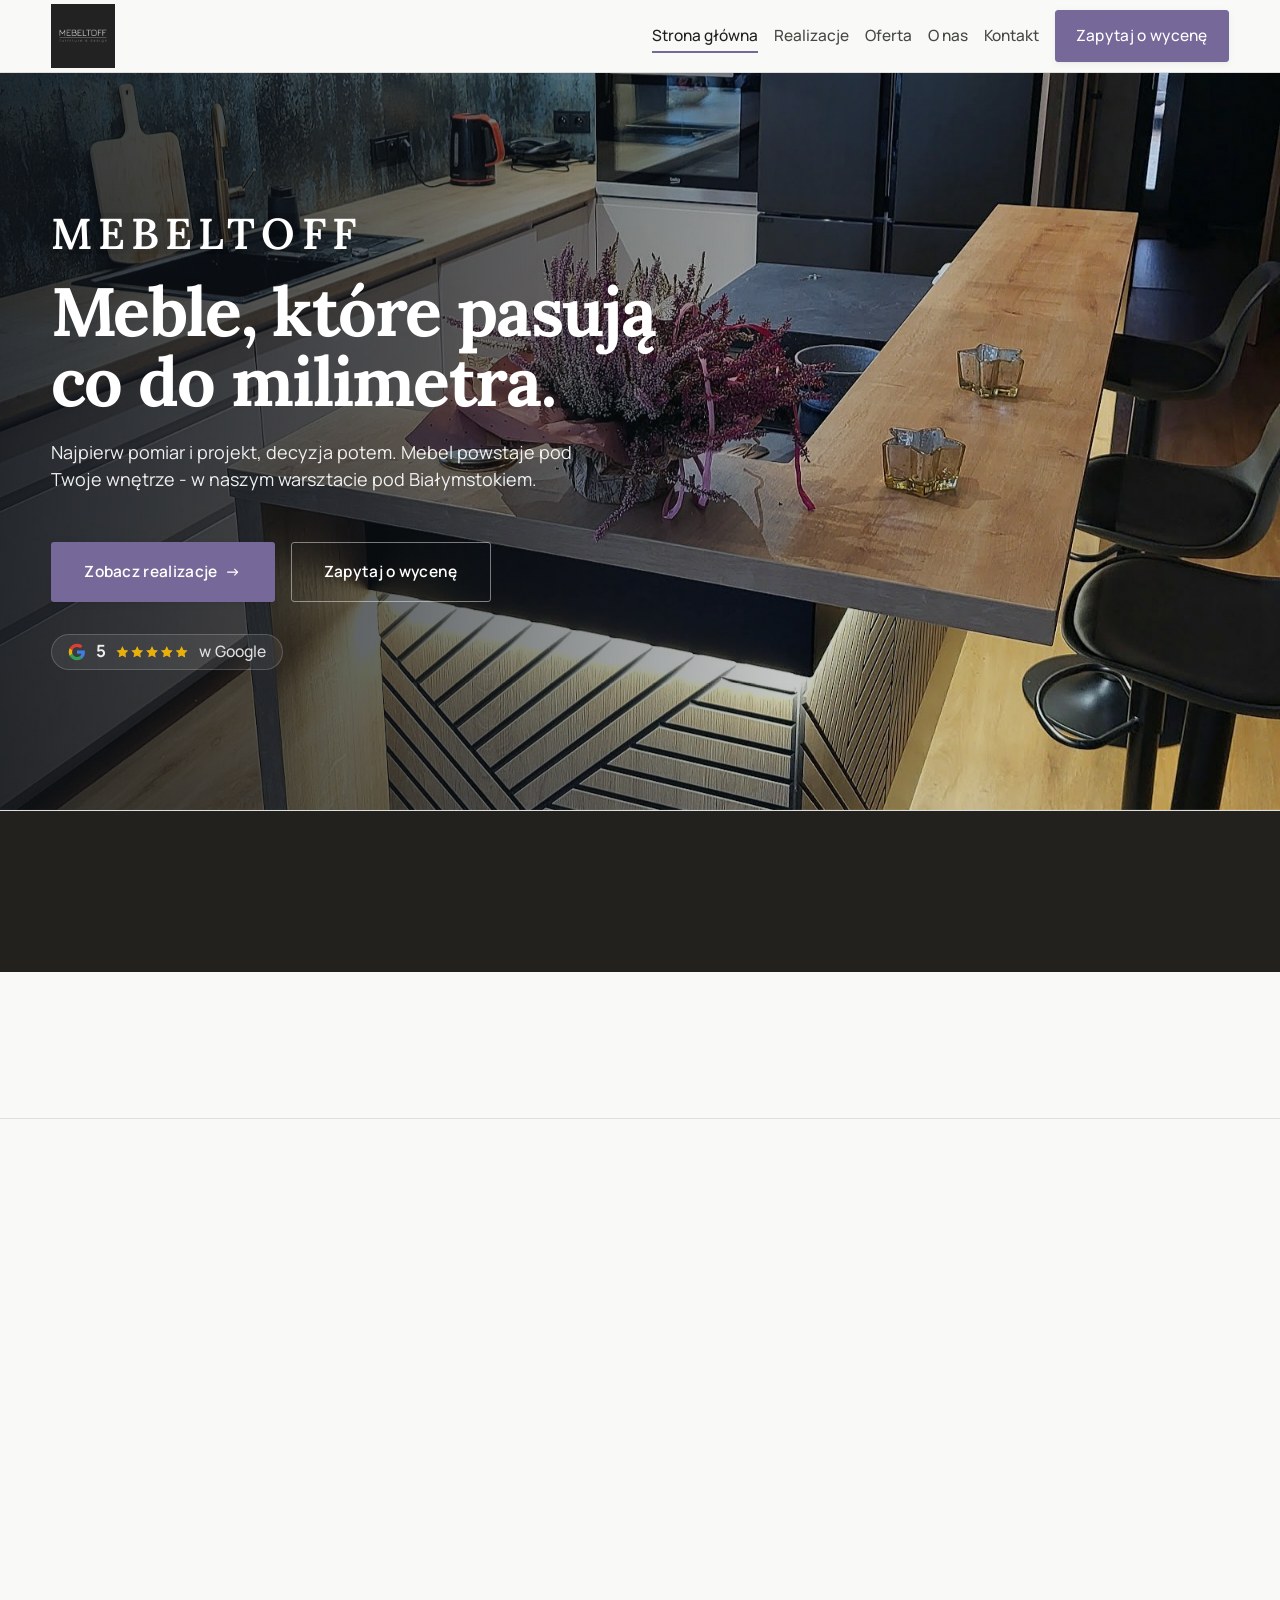
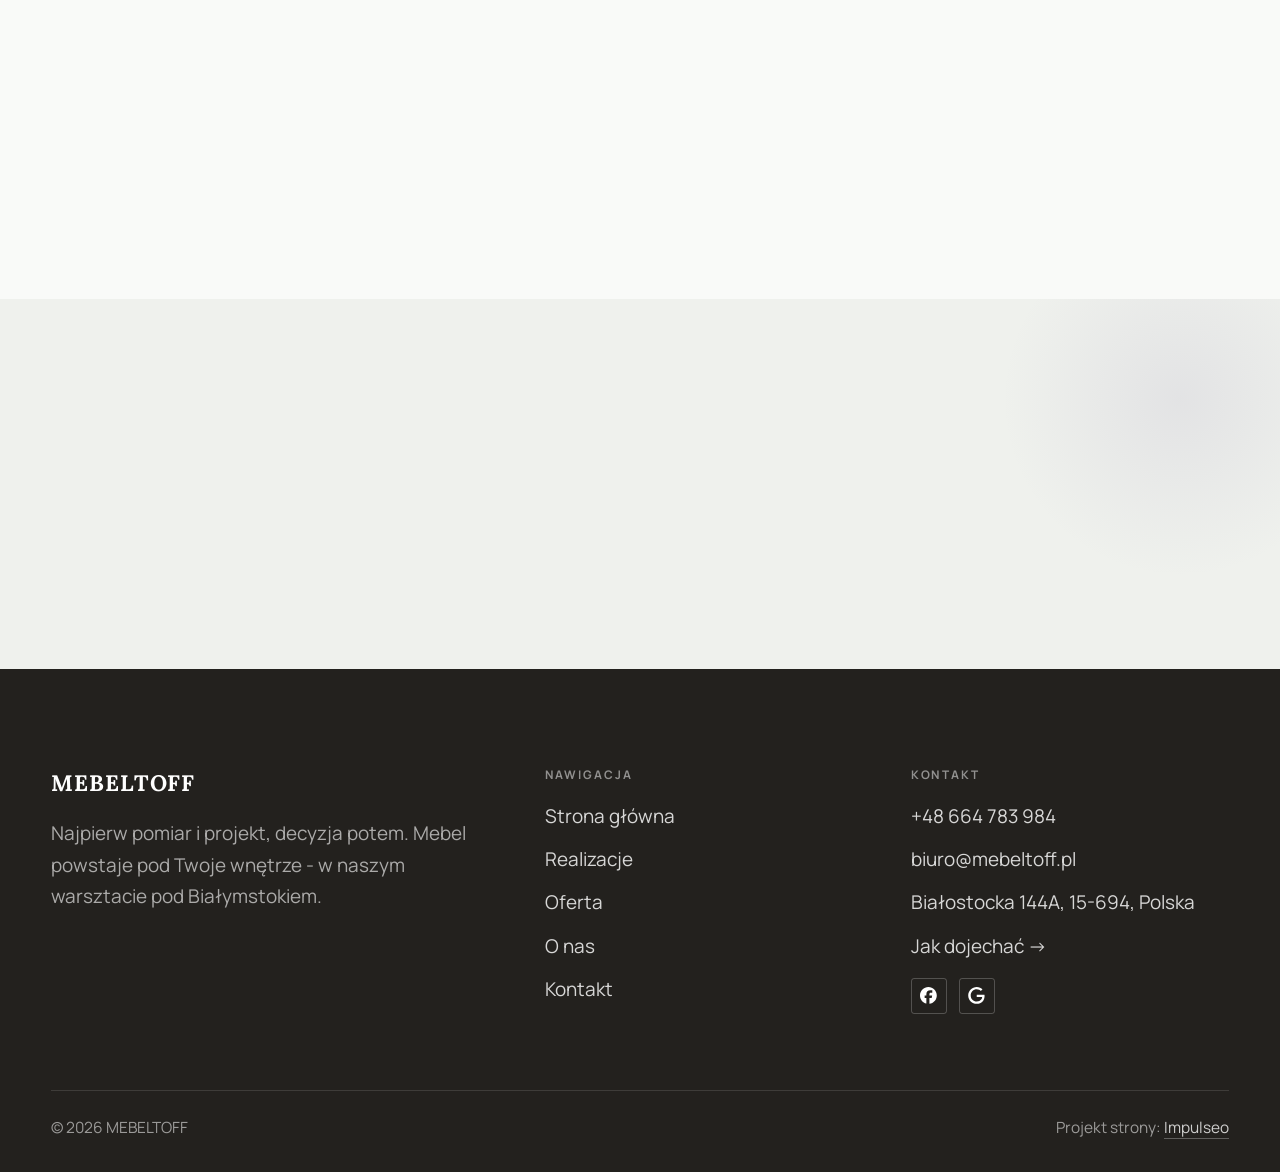
==== index.html @ 390c5286 "Strona demo: mebeltoff" ====
<!DOCTYPE html>
<html lang="pl">
<head>
<meta charset="UTF-8">
<meta name="viewport" content="width=device-width, initial-scale=1.0">
<title>MEBELTOFF - meble na wymiar, kuchnie i szafy</title>
<meta name="description" content="Meble na wymiar w Białymstoku: kuchnie, szafy i zabudowy pod Twoje wnętrze. Kuchnie, szafy, łazienki i zabudowy na wymiar - od pomiaru po montaż. Zadzwoń: +48 664 783 984.">
<link rel="canonical" href="https://kris20032.github.io/mebeltoff/">
<meta name="robots" content="noindex, nofollow">
<meta property="og:type" content="website">
<meta property="og:locale" content="pl_PL">
<meta property="og:site_name" content="MEBELTOFF">
<meta property="og:title" content="MEBELTOFF - meble na wymiar, kuchnie i szafy">
<meta property="og:description" content="Meble na wymiar w Białymstoku: kuchnie, szafy i zabudowy pod Twoje wnętrze. Kuchnie, szafy, łazienki i zabudowy na wymiar - od pomiaru po montaż. Zadzwoń: +48 664 783 984.">
<meta property="og:url" content="https://kris20032.github.io/mebeltoff/">
<meta property="og:image" content="https://kris20032.github.io/mebeltoff/img/og.jpg">
<meta property="og:image:width" content="1200">
<meta property="og:image:height" content="630">
<meta name="twitter:card" content="summary_large_image">
<script type="application/ld+json">{"@context": "https://schema.org", "@type": "HomeAndConstructionBusiness", "name": "MEBELTOFF", "url": "https://kris20032.github.io/mebeltoff/", "telephone": "+48664783984", "image": "https://kris20032.github.io/mebeltoff/img/og.jpg", "areaServed": "Białystok", "sameAs": ["https://www.facebook.com/Mebeltoff/", "https://maps.google.com/?cid=5600760773801730535&g_mp=Cidnb29nbGUubWFwcy5wbGFjZXMudjEuUGxhY2VzLlNlYXJjaFRleHQQAhgEIAA"]}</script>
<link rel="preconnect" href="https://fonts.googleapis.com">
<link rel="preconnect" href="https://fonts.gstatic.com" crossorigin>
<link href="https://fonts.googleapis.com/css2?family=Lora:wght@500;600;700&family=Manrope:wght@400;500;600&display=swap" rel="stylesheet">
<link rel="stylesheet" href="assets/styles.css?v=97962c90">
</head>
<body>

<header class="nav">
  <div class="wrap nav-inner">
    <a class="brand brand-has-logo" href="index.html"><img class="brand-logo" src="img/logo.jpg" alt="MEBELTOFF" width="720" height="720" decoding="async"></a>
    <nav class="nav-links">
      <a href="index.html" class="active" aria-current="page">Strona główna</a>
      <a href="realizacje.html">Realizacje</a>
      <a href="oferta.html">Oferta</a>
      <a href="o-nas.html">O nas</a>
      <a href="kontakt.html">Kontakt</a>
      <a href="kontakt.html" class="btn btn-accent">Zapytaj o wycenę</a>
    </nav>
    <button class="nav-toggle" aria-label="Menu"><span></span><span></span><span></span></button>
  </div>
</header>

<main>
<section class="hero-cine">
  <img src="img/hero.jpg" fetchpriority="high" data-rotate="img/g1.jpg|img/g2.jpg" alt="MEBELTOFF - Meble, które pasują co do milimetra. " width="1600" height="1100">
  <div class="wrap">
    <div class="hero-copy">
      <div class="brandmark bm-l"><span class="bm-line"><span>MEBELTOFF</span></span></div>
      <h1>Meble, które pasują co do milimetra. </h1>
      <p class="lead">Najpierw pomiar i projekt, decyzja potem. Mebel powstaje pod Twoje wnętrze - w naszym warsztacie pod Białymstokiem.</p>
      <div class="hero-actions">
        <a href="realizacje.html" class="btn btn-accent">Zobacz realizacje <span class="arr">→</span></a>
        <a href="kontakt.html" class="btn btn-ghost btn-on-dark">Zapytaj o wycenę</a>
      </div>
      <div style="margin-top:var(--space-6);color:#fff;font-weight:600;letter-spacing:.02em;opacity:.92"><span class="g-badge"><svg class="gb-ico" viewBox="0 0 24 24" width="18" height="18" aria-hidden="true"><path fill="#4285F4" d="M22.56 12.25c0-.78-.07-1.53-.2-2.25H12v4.26h5.92c-.26 1.37-1.04 2.53-2.21 3.31v2.77h3.57c2.08-1.92 3.28-4.74 3.28-8.09z"/><path fill="#34A853" d="M12 23c2.97 0 5.46-.98 7.28-2.66l-3.57-2.77c-.98.66-2.23 1.06-3.71 1.06-2.86 0-5.29-1.93-6.16-4.53H2.18v2.84C3.99 20.53 7.7 23 12 23z"/><path fill="#FBBC05" d="M5.84 14.09c-.22-.66-.35-1.36-.35-2.09s.13-1.43.35-2.09V7.07H2.18C1.43 8.55 1 10.22 1 12s.43 3.45 1.18 4.93l2.85-2.22.81-.62z"/><path fill="#EA4335" d="M12 5.38c1.62 0 3.06.56 4.21 1.64l3.15-3.15C17.45 2.09 14.97 1 12 1 7.7 1 3.99 3.47 2.18 7.07l3.66 2.84c.87-2.6 3.3-4.53 6.16-4.53z"/></svg><b class="gb-ocena">5</b><svg class="gb-stars" viewBox="0 0 90 18" width="74" height="14.8" aria-hidden="true"><g fill="currentColor" opacity=".26"><path transform="translate(0,0)" d="M9 1.6l2.2 4.46 4.92.72-3.56 3.47.84 4.9L9 12.74l-4.4 2.31.84-4.9L1.88 6.68l4.92-.72L9 1.6Z"/><path transform="translate(18,0)" d="M9 1.6l2.2 4.46 4.92.72-3.56 3.47.84 4.9L9 12.74l-4.4 2.31.84-4.9L1.88 6.68l4.92-.72L9 1.6Z"/><path transform="translate(36,0)" d="M9 1.6l2.2 4.46 4.92.72-3.56 3.47.84 4.9L9 12.74l-4.4 2.31.84-4.9L1.88 6.68l4.92-.72L9 1.6Z"/><path transform="translate(54,0)" d="M9 1.6l2.2 4.46 4.92.72-3.56 3.47.84 4.9L9 12.74l-4.4 2.31.84-4.9L1.88 6.68l4.92-.72L9 1.6Z"/><path transform="translate(72,0)" d="M9 1.6l2.2 4.46 4.92.72-3.56 3.47.84 4.9L9 12.74l-4.4 2.31.84-4.9L1.88 6.68l4.92-.72L9 1.6Z"/></g><clipPath id="gs1000"><rect x="0" y="0" width="90.0" height="18"/></clipPath><g fill="#FBBC04" clip-path="url(#gs1000)"><path transform="translate(0,0)" d="M9 1.6l2.2 4.46 4.92.72-3.56 3.47.84 4.9L9 12.74l-4.4 2.31.84-4.9L1.88 6.68l4.92-.72L9 1.6Z"/><path transform="translate(18,0)" d="M9 1.6l2.2 4.46 4.92.72-3.56 3.47.84 4.9L9 12.74l-4.4 2.31.84-4.9L1.88 6.68l4.92-.72L9 1.6Z"/><path transform="translate(36,0)" d="M9 1.6l2.2 4.46 4.92.72-3.56 3.47.84 4.9L9 12.74l-4.4 2.31.84-4.9L1.88 6.68l4.92-.72L9 1.6Z"/><path transform="translate(54,0)" d="M9 1.6l2.2 4.46 4.92.72-3.56 3.47.84 4.9L9 12.74l-4.4 2.31.84-4.9L1.88 6.68l4.92-.72L9 1.6Z"/><path transform="translate(72,0)" d="M9 1.6l2.2 4.46 4.92.72-3.56 3.47.84 4.9L9 12.74l-4.4 2.31.84-4.9L1.88 6.68l4.92-.72L9 1.6Z"/></g></svg><span class="gb-txt">w Google</span></span></div>
    </div>
  </div>
</section>
<section class="strip n-5" style="padding-block:0">
  <div class="wrap">
    <div class="item reveal"><div class="k">5 na Google</div><div class="v"></div></div>
    <div class="item reveal"><div class="k">Kuchnie i szafy</div><div class="v"></div></div>
    <div class="item reveal"><div class="k">Jedna cena za całość</div><div class="v"></div></div>
    <div class="item reveal"><div class="k">Od pomiaru po montaż</div><div class="v"></div></div>
    <div class="item reveal"><div class="k">Łazienki i zabudowy</div><div class="v"></div></div>
  </div>
</section>
<section class="opinie-mini" aria-label="Opinie klientów">
  <div class="wrap">
    <div class="om-row">
      <div class="om-item reveal"><blockquote>„Jestem bardzo zadowolona z usług tej firmy.”</blockquote><span class="om-autor">Zielona ___</span></div>
      <div class="om-item reveal"><blockquote>„Ścianka została wykonana perfekcyjnie i zamontowana. Jest najpiękniejszym elementem mieszkania.”</blockquote><span class="om-autor">marzena zambrowska</span></div>
      <div class="om-item reveal"><blockquote>„Polecam z czystym sumieniem.”</blockquote><span class="om-autor">Anna R</span></div>
    </div>
  </div>
</section>
<section>
  <div class="wrap split">
    <div class="split-art reveal"><img src="img/g12.jpg" alt="MEBELTOFF - realizacja" loading="lazy" width="1600" height="1068" decoding="async"></div>
    <div class="split-copy reveal">
      <span class="eyebrow">Jak pracujemy</span>
      <h2>O nas</h2>
      <p class="muted">Mebel montują u nas ci sami ludzie, którzy go mierzyli i robili w warsztacie. Jak coś przy ścianie nie gra, nie szukamy winnego między firmami - wiemy, co poprawić, i robimy to od ręki.</p>
      <p class="muted">Ci sami ludzie od pomiaru po ostatni front, więc nie ma komu zwalać winy.</p>
      <a href="o-nas.html" class="btn btn-ghost">Poznaj nas <span class="arr">→</span></a>
    </div>
  </div>
</section>
<section class="gateways-band">
  <div class="wrap">
    <div class="gateways">
      <a href="oferta.html" class="gateway reveal"><img src="img/g10.jpg" alt="Kuchnie na wymiar" loading="lazy" width="1600" height="1066" decoding="async"><span class="g-ttl">Kuchnie na wymiar</span></a>
      <a href="oferta.html" class="gateway reveal"><img src="img/g11.jpg" alt="Szafy i garderoby" loading="lazy" width="1600" height="1068" decoding="async"><span class="g-ttl">Szafy i garderoby</span></a>
      <a href="oferta.html" class="gateway reveal"><img src="img/g9.jpg" alt="Zabudowy wnęk i skosów" loading="lazy" width="1600" height="1067" decoding="async"><span class="g-ttl">Zabudowy wnęk i skosów</span></a>
    </div>
  </div>
</section>
<section class="stopklatka" aria-hidden="true">
  <div class="stk-bg" style="background-image:url(img/g13.jpg)"></div>
</section>
<section class="opinie">
  <div class="wrap">
    <div class="head center reveal">
      <span class="eyebrow">Opinie</span>
      <h2>Co mówią klienci</h2>
    </div>
    <p class="op-meta reveal"><span class="g-badge"><svg class="gb-ico" viewBox="0 0 24 24" width="18" height="18" aria-hidden="true"><path fill="#4285F4" d="M22.56 12.25c0-.78-.07-1.53-.2-2.25H12v4.26h5.92c-.26 1.37-1.04 2.53-2.21 3.31v2.77h3.57c2.08-1.92 3.28-4.74 3.28-8.09z"/><path fill="#34A853" d="M12 23c2.97 0 5.46-.98 7.28-2.66l-3.57-2.77c-.98.66-2.23 1.06-3.71 1.06-2.86 0-5.29-1.93-6.16-4.53H2.18v2.84C3.99 20.53 7.7 23 12 23z"/><path fill="#FBBC05" d="M5.84 14.09c-.22-.66-.35-1.36-.35-2.09s.13-1.43.35-2.09V7.07H2.18C1.43 8.55 1 10.22 1 12s.43 3.45 1.18 4.93l2.85-2.22.81-.62z"/><path fill="#EA4335" d="M12 5.38c1.62 0 3.06.56 4.21 1.64l3.15-3.15C17.45 2.09 14.97 1 12 1 7.7 1 3.99 3.47 2.18 7.07l3.66 2.84c.87-2.6 3.3-4.53 6.16-4.53z"/></svg><b class="gb-ocena">5</b><svg class="gb-stars" viewBox="0 0 90 18" width="74" height="14.8" aria-hidden="true"><g fill="currentColor" opacity=".26"><path transform="translate(0,0)" d="M9 1.6l2.2 4.46 4.92.72-3.56 3.47.84 4.9L9 12.74l-4.4 2.31.84-4.9L1.88 6.68l4.92-.72L9 1.6Z"/><path transform="translate(18,0)" d="M9 1.6l2.2 4.46 4.92.72-3.56 3.47.84 4.9L9 12.74l-4.4 2.31.84-4.9L1.88 6.68l4.92-.72L9 1.6Z"/><path transform="translate(36,0)" d="M9 1.6l2.2 4.46 4.92.72-3.56 3.47.84 4.9L9 12.74l-4.4 2.31.84-4.9L1.88 6.68l4.92-.72L9 1.6Z"/><path transform="translate(54,0)" d="M9 1.6l2.2 4.46 4.92.72-3.56 3.47.84 4.9L9 12.74l-4.4 2.31.84-4.9L1.88 6.68l4.92-.72L9 1.6Z"/><path transform="translate(72,0)" d="M9 1.6l2.2 4.46 4.92.72-3.56 3.47.84 4.9L9 12.74l-4.4 2.31.84-4.9L1.88 6.68l4.92-.72L9 1.6Z"/></g><clipPath id="gs1000"><rect x="0" y="0" width="90.0" height="18"/></clipPath><g fill="#FBBC04" clip-path="url(#gs1000)"><path transform="translate(0,0)" d="M9 1.6l2.2 4.46 4.92.72-3.56 3.47.84 4.9L9 12.74l-4.4 2.31.84-4.9L1.88 6.68l4.92-.72L9 1.6Z"/><path transform="translate(18,0)" d="M9 1.6l2.2 4.46 4.92.72-3.56 3.47.84 4.9L9 12.74l-4.4 2.31.84-4.9L1.88 6.68l4.92-.72L9 1.6Z"/><path transform="translate(36,0)" d="M9 1.6l2.2 4.46 4.92.72-3.56 3.47.84 4.9L9 12.74l-4.4 2.31.84-4.9L1.88 6.68l4.92-.72L9 1.6Z"/><path transform="translate(54,0)" d="M9 1.6l2.2 4.46 4.92.72-3.56 3.47.84 4.9L9 12.74l-4.4 2.31.84-4.9L1.88 6.68l4.92-.72L9 1.6Z"/><path transform="translate(72,0)" d="M9 1.6l2.2 4.46 4.92.72-3.56 3.47.84 4.9L9 12.74l-4.4 2.31.84-4.9L1.88 6.68l4.92-.72L9 1.6Z"/></g></svg><span class="gb-txt">w Google</span></span></p>
    <p class="op-meta reveal"><a class="op-google" href="https://maps.google.com/?cid=5600760773801730535&amp;g_mp=Cidnb29nbGUubWFwcy5wbGFjZXMudjEuUGxhY2VzLlNlYXJjaFRleHQQAhgEIAA" target="_blank" rel="noopener"><svg class="op-g-ico" viewBox="0 0 24 24" width="17" height="17" aria-hidden="true"><path fill="#4285F4" d="M22.56 12.25c0-.78-.07-1.53-.2-2.25H12v4.26h5.92c-.26 1.37-1.04 2.53-2.21 3.31v2.77h3.57c2.08-1.92 3.28-4.74 3.28-8.09z"/><path fill="#34A853" d="M12 23c2.97 0 5.46-.98 7.28-2.66l-3.57-2.77c-.98.66-2.23 1.06-3.71 1.06-2.86 0-5.29-1.93-6.16-4.53H2.18v2.84C3.99 20.53 7.7 23 12 23z"/><path fill="#FBBC05" d="M5.84 14.09c-.22-.66-.35-1.36-.35-2.09s.13-1.43.35-2.09V7.07H2.18C1.43 8.55 1 10.22 1 12s.43 3.45 1.18 4.93l2.85-2.22.81-.62z"/><path fill="#EA4335" d="M12 5.38c1.62 0 3.06.56 4.21 1.64l3.15-3.15C17.45 2.09 14.97 1 12 1 7.7 1 3.99 3.47 2.18 7.07l3.66 2.84c.87-2.6 3.3-4.53 6.16-4.53z"/></svg><span>Zobacz opinie w Google</span><span class="arr">→</span></a></p>
    <div class="opinie-grid">
      <figure class="op-card reveal"><span class="op-star"><svg class="ico-star" width="14" height="14" viewBox="0 0 24 24" style="vertical-align:-2px" aria-hidden="true"><path d="M12 2.8l2.85 5.8 6.4.93-4.63 4.5 1.1 6.37L12 17.4l-5.72 3 1.1-6.37-4.63-4.5 6.4-.93L12 2.8Z" fill="currentColor"/></svg><svg class="ico-star" width="14" height="14" viewBox="0 0 24 24" style="vertical-align:-2px" aria-hidden="true"><path d="M12 2.8l2.85 5.8 6.4.93-4.63 4.5 1.1 6.37L12 17.4l-5.72 3 1.1-6.37-4.63-4.5 6.4-.93L12 2.8Z" fill="currentColor"/></svg><svg class="ico-star" width="14" height="14" viewBox="0 0 24 24" style="vertical-align:-2px" aria-hidden="true"><path d="M12 2.8l2.85 5.8 6.4.93-4.63 4.5 1.1 6.37L12 17.4l-5.72 3 1.1-6.37-4.63-4.5 6.4-.93L12 2.8Z" fill="currentColor"/></svg><svg class="ico-star" width="14" height="14" viewBox="0 0 24 24" style="vertical-align:-2px" aria-hidden="true"><path d="M12 2.8l2.85 5.8 6.4.93-4.63 4.5 1.1 6.37L12 17.4l-5.72 3 1.1-6.37-4.63-4.5 6.4-.93L12 2.8Z" fill="currentColor"/></svg><svg class="ico-star" width="14" height="14" viewBox="0 0 24 24" style="vertical-align:-2px" aria-hidden="true"><path d="M12 2.8l2.85 5.8 6.4.93-4.63 4.5 1.1 6.37L12 17.4l-5.72 3 1.1-6.37-4.63-4.5 6.4-.93L12 2.8Z" fill="currentColor"/></svg></span><blockquote>Jestem bardzo zadowolona z usług tej firmy. Wszystko zgodnie z wcześniejszymi ustaleniami. Pan Daniel jest życzliwy i kompetentny. Fachowo doradził i starannie wykonał meble.</blockquote><span class="op-autor">Zielona ___</span></figure>
      <figure class="op-card reveal"><span class="op-star"><svg class="ico-star" width="14" height="14" viewBox="0 0 24 24" style="vertical-align:-2px" aria-hidden="true"><path d="M12 2.8l2.85 5.8 6.4.93-4.63 4.5 1.1 6.37L12 17.4l-5.72 3 1.1-6.37-4.63-4.5 6.4-.93L12 2.8Z" fill="currentColor"/></svg><svg class="ico-star" width="14" height="14" viewBox="0 0 24 24" style="vertical-align:-2px" aria-hidden="true"><path d="M12 2.8l2.85 5.8 6.4.93-4.63 4.5 1.1 6.37L12 17.4l-5.72 3 1.1-6.37-4.63-4.5 6.4-.93L12 2.8Z" fill="currentColor"/></svg><svg class="ico-star" width="14" height="14" viewBox="0 0 24 24" style="vertical-align:-2px" aria-hidden="true"><path d="M12 2.8l2.85 5.8 6.4.93-4.63 4.5 1.1 6.37L12 17.4l-5.72 3 1.1-6.37-4.63-4.5 6.4-.93L12 2.8Z" fill="currentColor"/></svg><svg class="ico-star" width="14" height="14" viewBox="0 0 24 24" style="vertical-align:-2px" aria-hidden="true"><path d="M12 2.8l2.85 5.8 6.4.93-4.63 4.5 1.1 6.37L12 17.4l-5.72 3 1.1-6.37-4.63-4.5 6.4-.93L12 2.8Z" fill="currentColor"/></svg><svg class="ico-star" width="14" height="14" viewBox="0 0 24 24" style="vertical-align:-2px" aria-hidden="true"><path d="M12 2.8l2.85 5.8 6.4.93-4.63 4.5 1.1 6.37L12 17.4l-5.72 3 1.1-6.37-4.63-4.5 6.4-.93L12 2.8Z" fill="currentColor"/></svg></span><blockquote>Ścianka została wykonana perfekcyjnie i zamontowana. Jest najpiękniejszym elementem mieszkania.</blockquote><span class="op-autor">marzena zambrowska</span></figure>
      <figure class="op-card reveal"><span class="op-star"><svg class="ico-star" width="14" height="14" viewBox="0 0 24 24" style="vertical-align:-2px" aria-hidden="true"><path d="M12 2.8l2.85 5.8 6.4.93-4.63 4.5 1.1 6.37L12 17.4l-5.72 3 1.1-6.37-4.63-4.5 6.4-.93L12 2.8Z" fill="currentColor"/></svg><svg class="ico-star" width="14" height="14" viewBox="0 0 24 24" style="vertical-align:-2px" aria-hidden="true"><path d="M12 2.8l2.85 5.8 6.4.93-4.63 4.5 1.1 6.37L12 17.4l-5.72 3 1.1-6.37-4.63-4.5 6.4-.93L12 2.8Z" fill="currentColor"/></svg><svg class="ico-star" width="14" height="14" viewBox="0 0 24 24" style="vertical-align:-2px" aria-hidden="true"><path d="M12 2.8l2.85 5.8 6.4.93-4.63 4.5 1.1 6.37L12 17.4l-5.72 3 1.1-6.37-4.63-4.5 6.4-.93L12 2.8Z" fill="currentColor"/></svg><svg class="ico-star" width="14" height="14" viewBox="0 0 24 24" style="vertical-align:-2px" aria-hidden="true"><path d="M12 2.8l2.85 5.8 6.4.93-4.63 4.5 1.1 6.37L12 17.4l-5.72 3 1.1-6.37-4.63-4.5 6.4-.93L12 2.8Z" fill="currentColor"/></svg><svg class="ico-star" width="14" height="14" viewBox="0 0 24 24" style="vertical-align:-2px" aria-hidden="true"><path d="M12 2.8l2.85 5.8 6.4.93-4.63 4.5 1.1 6.37L12 17.4l-5.72 3 1.1-6.37-4.63-4.5 6.4-.93L12 2.8Z" fill="currentColor"/></svg></span><blockquote>Polecam z czystym sumieniem. Profesjonalista w każdym calu. Jestem bardzo zadowolona z usługi. Meble bez zarzutów</blockquote><span class="op-autor">Anna R</span></figure>
    </div>
  </div>
</section>
<section>
  <div class="wrap">
    <div class="head reveal">
      <span class="eyebrow">Realizacje</span>
      <h2>Z ostatnich montaży</h2>
      <p>Każda z tych kuchni i szaf u kogoś stoi i pracuje. Zdjęcia robimy po montażu, jak zniknie ostatni karton.</p>
    </div>
    <div class="gallery">
      <div class="tile t-two3 reveal"><img src="img/g3.jpg" alt="MEBELTOFF" loading="lazy" width="1520" height="2058" decoding="async"></div>
      <div class="tile t-third reveal"><img src="img/g4.jpg" alt="MEBELTOFF" loading="lazy" width="1520" height="2058" decoding="async"></div>
      <div class="tile t-third reveal"><img src="img/g5.jpg" alt="MEBELTOFF" loading="lazy" width="1548" height="2072" decoding="async"></div>
      <div class="tile t-third reveal"><img src="img/g6.jpg" alt="MEBELTOFF" loading="lazy" width="1600" height="2133" decoding="async"></div>
      <div class="tile t-third reveal"><img src="img/g7.jpg" alt="MEBELTOFF" loading="lazy" width="1600" height="1200" decoding="async"></div>
    </div>
    <div style="margin-top:var(--space-7)" class="reveal"><a href="realizacje.html" class="btn btn-accent">Pełna galeria <span class="arr">→</span></a></div>
  </div>
</section>
<section class="cta">
  <div class="wrap">
    <div class="reveal">
      <span class="eyebrow">Współpraca</span>
      <h2>Zacznijmy od krótkiej rozmowy.</h2>
      <p>Jeden telefon wystarczy, żeby wiedzieć, na czym stoisz.</p>
    </div>
    <div class="cta-actions reveal">
      <a href="kontakt.html" class="btn btn-light">Zapytaj o wycenę <span class="arr">→</span></a>
      <a href="tel:+48664783984" class="btn btn-ghost btn-ghost-cta">+48 664 783 984</a>
    </div>
  </div>
</section>
</main>

<footer>
  <div class="wrap">
    <div class="foot-grid">
      <div class="foot-brand">
        <div class="name">MEBELTOFF</div>
        <p>Najpierw pomiar i projekt, decyzja potem. Mebel powstaje pod Twoje wnętrze - w naszym warsztacie pod Białymstokiem.</p>
      </div>
      <div class="foot-col">
        <h4>Nawigacja</h4>
        <a href="index.html">Strona główna</a>
        <a href="realizacje.html">Realizacje</a>
        <a href="oferta.html">Oferta</a>
        <a href="o-nas.html">O nas</a>
        <a href="kontakt.html">Kontakt</a>
      </div>
      <div class="foot-col">
        <h4>Kontakt</h4>
        <a href="tel:+48664783984">+48 664 783 984</a>
        <a href="mailto:biuro@mebeltoff.pl">biuro@mebeltoff.pl</a>
        <p>Białostocka 144A, 15-694, Polska</p>
        <a href="https://maps.google.com/?cid=5600760773801730535&g_mp=Cidnb29nbGUubWFwcy5wbGFjZXMudjEuUGxhY2VzLlNlYXJjaFRleHQQAhgEIAA" target="_blank" rel="noopener">Jak dojechać →</a>
      <div class="foot-soc">
        <a class="soc" href="https://www.facebook.com/Mebeltoff/" target="_blank" rel="noopener" aria-label="Facebook - MEBELTOFF"><svg viewBox="0 0 24 24" aria-hidden="true" focusable="false"><path d="M9.101 23.691v-7.98H6.627v-3.667h2.474v-1.58c0-4.085 1.848-5.978 5.858-5.978.401 0 .955.042 1.468.103a8.68 8.68 0 0 1 1.141.195v3.325a8.623 8.623 0 0 0-.653-.036 26.805 26.805 0 0 0-.733-.009c-.707 0-1.259.096-1.675.309a1.686 1.686 0 0 0-.679.622c-.258.42-.374.995-.374 1.752v1.297h3.919l-.386 2.103-.287 1.564h-3.246v8.245C19.396 23.238 24 18.179 24 12.044c0-6.627-5.373-12-12-12s-12 5.373-12 12c0 5.628 3.874 10.35 9.101 11.647Z" fill="currentColor"/></svg></a>
        <a class="soc" href="https://maps.google.com/?cid=5600760773801730535&g_mp=Cidnb29nbGUubWFwcy5wbGFjZXMudjEuUGxhY2VzLlNlYXJjaFRleHQQAhgEIAA" target="_blank" rel="noopener" aria-label="Google - MEBELTOFF"><svg viewBox="0 0 24 24" aria-hidden="true" focusable="false"><path d="M12.48 10.92v3.28h7.84c-.24 1.84-.853 3.187-1.787 4.133-1.147 1.147-2.933 2.4-6.053 2.4-4.827 0-8.6-3.893-8.6-8.72s3.773-8.72 8.6-8.72c2.6 0 4.507 1.027 5.907 2.347l2.307-2.307C18.747 1.44 16.133 0 12.48 0 5.867 0 .307 5.387.307 12s5.56 12 12.173 12c3.573 0 6.267-1.173 8.373-3.36 2.16-2.16 2.84-5.213 2.84-7.667 0-.76-.053-1.467-.173-2.053H12.48z" fill="currentColor"/></svg></a>
      </div>
      </div>
    </div>
    <div class="foot-bot">
      <span>© 2026 MEBELTOFF</span>
      <span>Projekt strony: <a class="foot-credit" href="https://impulseo.pl" target="_blank" rel="noopener">Impulseo</a></span>
    </div>
  </div>
</footer>
<div class="sticky-reserve"><a class="sr-book" href="kontakt.html">Zapytaj o wycenę</a><a class="sr-call" href="tel:+48664783984" aria-label="Zadzwoń"><svg class="ico-tel" width="16" height="16" viewBox="0 0 24 24" fill="none" aria-hidden="true"><path d="M6.6 10.8a15.5 15.5 0 0 0 6.6 6.6l2.2-2.2a1 1 0 0 1 1-.24 11.4 11.4 0 0 0 3.6.58 1 1 0 0 1 1 1V20a1 1 0 0 1-1 1A17 17 0 0 1 3 4a1 1 0 0 1 1-1h3.5a1 1 0 0 1 1 1c0 1.25.2 2.46.58 3.6a1 1 0 0 1-.25 1l-2.23 2.2Z" fill="currentColor"/></svg></a></div>
<div class="demo-wazne" data-do="2026-11-24" data-cykl="3" hidden><svg class="dw-ico" width="13" height="13" viewBox="0 0 24 24" fill="none" aria-hidden="true"><circle cx="12" cy="12" r="8.6" stroke="currentColor" stroke-width="1.8"/><path d="M12 7.2V12l3.3 2" stroke="currentColor" stroke-width="1.8" stroke-linecap="round"/></svg><span class="dw-txt"></span></div>

<script src="assets/main.js"></script>
</body>
</html>
---- assets/styles.css ----
/* ============================================================
   STOLBASZ — premium, architektoniczny B2B fit-out
   Jasna paleta, zero brązu. System wg premium-web-craft.
   Projekt strony: Impulseo (impulseo.pl)
   ============================================================ */

:root{
  /* PALETA — jasna, architektoniczna, chłodna */
  --paper:#F3F1EC;          /* główne tło */
  --paper-2:#E6E3DB;        /* sekcje alternatywne (chłodny jasny szary) */
  --paper-3:#E6E3DB;        /* delikatne wypełnienia */
  --ink:#23211E;            /* tekst główny — chłodny grafit */
  --ink-soft:#43403A;       /* nagłówki drugorzędne */
  --muted:#87837A;          /* tekst poboczny */
  --line:rgba(35,33,30,.12);/* hairline */
  --accent:#8A6B3C;         /* stonowany petrol-slate — jedyny akcent */
  --accent-d:#6E5430;
  --accent-soft:rgba(138,107,60,.10);
  --dark:#23211E;           /* sekcje ciemne (stopka/CTA) */

  /* HOVER ZDJĘĆ — JEDEN standard dla całego silnika (decyzja K. 04.08.2026, artefakt z wariantami).
     AKTUALNE (K.+Szymon 09.08.2026, wybór z artefaktu 6 wariantów): zoom 1.05 przy 1.4s -
     przy tak długim czasie mocniejszy kadr NIE skacze, tylko „oddycha". Poprzedni standard
     (1.02 / .55s z 04.08) odbierany jako dynamiczny i szybki.
     Spoczynek lekko przygaszony, ale TYLKO tam, gdzie jest mysz (@media hover:hover) —
     na telefonie zdjęcia zostają w pełnej jasności. */
  --img-zoom:1.05;                   /* K.+Szymon 09.08: wariant F z artefaktu porównawczego */
  --img-rest:brightness(.95) saturate(.99);
  --img-hot:brightness(1.06) saturate(1.05);
  --img-dur:1.4s;                    /* K.+Szymon 09.08 (wariant F): powoli = elegancko */
  --img-ease:cubic-bezier(.16,.84,.44,1);  /* miękki ogon, efekt „oddychania" */

  /* ODSTĘPY — skala 4/8 */
  --space-1:4px; --space-2:8px; --space-3:12px; --space-4:16px; --space-5:24px;
  --space-6:32px; --space-7:48px; --space-8:64px; --space-9:96px; --space-10:128px;

  /* TYPOGRAFIA — fluid clamp() (skala podbita 16.07.2026: większe, czytelniejsze litery — uwaga Adama) */
  --text-sm:clamp(.9rem,.87rem + .12vw,1rem);
  --text-base:clamp(1.08rem,1.04rem + .18vw,1.2rem);
  --text-lg:clamp(1.24rem,1.15rem + .34vw,1.44rem);
  --text-h3:clamp(1.34rem,1.22rem + .55vw,1.66rem);
  --text-h2:clamp(2.1rem,1.66rem + 2.1vw,3.1rem);
  --text-h1:clamp(2.9rem,2.1rem + 4vw,5.1rem);

  /* PROMIENIE — architektoniczne, raczej ostre */
  --r-sm:3px; --r-md:6px; --r-lg:10px;

  /* RUCH */
  --ease:cubic-bezier(.25,.46,.45,.94); --dur:.24s;

  /* CIENIE — miękkie, warstwowe */
  --sh-sm:0 1px 2px rgba(16,24,32,.04), 0 2px 8px rgba(16,24,32,.05);
  --sh-md:0 2px 6px rgba(16,24,32,.05), 0 12px 28px -8px rgba(16,24,32,.12);
  --sh-lg:0 6px 14px rgba(16,24,32,.07), 0 26px 56px -18px rgba(16,24,32,.22);

  --hairline:1px solid var(--line);

  --font-display:'Lora',serif;
  --font-body:'Manrope',sans-serif;
}

*{box-sizing:border-box;margin:0;padding:0}
html{scroll-behavior:smooth}
body{
  font-family:var(--font-body);
  font-size:var(--text-base);
  line-height:1.65;
  color:var(--ink);
  background:var(--paper);
  -webkit-font-smoothing:antialiased;
  text-rendering:optimizeLegibility;
}
img{max-width:100%;height:auto;display:block}  /* height:auto = width/height z atrybutów trzyma proporcje (TOP#12) */
a{color:inherit;text-decoration:none}

.wrap{width:min(92%,1180px);margin-inline:auto}
section{padding-block:clamp(52px,6.5vw,96px)}

h1,h2,h3{font-family:var(--font-display);font-weight:700;line-height:1.08;letter-spacing:-.02em;color:var(--ink)}
h1{font-size:var(--text-h1);letter-spacing:-.035em}
h2{font-size:var(--text-h2);letter-spacing:-.025em}
h3{font-size:var(--text-h3)}
/* MIARA — długość wiersza. WCAG 2.2 SC 1.4.8: max 80 znaków; Butterick: 45–90.
   68ch daje realnie 72–78 znaków polskiego tekstu, czyli z zapasem pod granicą.
   Wcześniej limit miał TYLKO <p> — <li>, <blockquote> i <dd> nie miały żadnego,
   i to jedyny powód, dla którego 23 bloki na dwóch oddanych stronach jadą po
   83–106 znaków w wierszu (pomiar 07.08.2026, bramka `miara`).
   ⚠️ Listy i definicje ograniczamy TYLKO bez klasy: `ul`/`ol` z klasą to u nas
   układ (siatki kafli, menu), a nie tekst ciągły — tam miarę wyznacza układ. */
/* 60ch, nie 68ch (K. 10.08): po zmianie fontów na węższe kroje (DM Sans i spółka)
   w 68ch mieściło się ~90 znaków - bramka pikselowa słusznie zgłaszała przekroczenie
   granicy 80. Pomiar na żywej przeglądarce: 60ch = 90 znaków, 53ch = ~78 znaków, czyli normę WCAG 1.4.8. */
:root{ --miara:53ch }
p{max-width:min(100%,var(--miara))}
blockquote,
ul:not([class])>li, ol:not([class])>li,
dl:not([class])>dd{max-width:min(100%,var(--miara))}

/* ⚠️ Świadomie BEZ wyjątku `.tile p,.card p,.svc p{max-width:none}`, choć nasuwa się sam:
   te akapity BYŁY już ograniczone (stare `p{max-width:65ch}`), więc „wyjątek" nie odblokowałby
   niczego nowego — tylko ROZLUŹNIŁ stan sprzed zmiany na wszystkich demach naraz.
   `figcaption` żadna z reguł wyżej nie dotyczy, więc też nie potrzebuje zwolnienia. */

/* ŁAMANIE. `balance` wyrównuje długości wierszy w nagłówku, `pretty` pilnuje ostatniego
   wiersza akapitu, żeby nie został w nim jeden wyraz. Obsługiwane od Chrome 117 /
   Safari 17.5; starsze przeglądarki po prostu ignorują tę własność.
   `text-wrap:pretty` nie występowało dotąd ANI RAZ w silniku ani w repo klientów. */
h1,h2,h3,.lead,.lede{text-wrap:balance}
p,li,blockquote,dd{text-wrap:pretty}

.eyebrow{
  font-family:var(--font-body);
  font-size:var(--text-sm);
  font-weight:600;
  letter-spacing:.18em;
  text-transform:uppercase;
  color:var(--accent);
  display:inline-flex;align-items:center;gap:var(--space-3);
}
/* flex:none + margin-top = kreska trzyma się PIERWSZEJ linii. Wcześniej align-items:center
   centrowało ją względem całego bloku i przy zawinięciu (długi kicker typu
   „…WNĘTRZ · LESZNO · OD 2019") druga linia lądowała z brzydkim wcięciem. */
.eyebrow{align-items:flex-start}
.eyebrow>*,.eyebrow{text-wrap:balance}   /* dlugi kicker lamal sie na sierote typu samo „2019" w drugiej linii */
.eyebrow::before{content:"";width:28px;height:1px;background:var(--accent);display:inline-block;flex:none;margin-top:.62em}

.muted{color:var(--muted)}
.lead{font-size:var(--text-lg);line-height:1.55;color:var(--ink-soft);max-width:50ch}

/* ---------- BUTTONS ---------- */
.btn{
  display:inline-flex;align-items:center;gap:var(--space-2);
  font-weight:600;font-size:var(--text-sm);letter-spacing:.02em;
  padding:var(--space-4) var(--space-6);
  border-radius:var(--r-sm);
  transition:transform var(--dur) var(--ease),box-shadow var(--dur) var(--ease),background var(--dur) var(--ease);
  cursor:pointer;border:1px solid transparent;
}
.btn-accent{background:var(--accent);color:#fff;box-shadow:var(--sh-sm)}
.btn-accent:hover{background:var(--accent-d);transform:translateY(-2px);box-shadow:var(--sh-md)}
.btn-accent:active{transform:translateY(0);box-shadow:var(--sh-sm)}
.btn-ghost{background:transparent;color:var(--ink);border-color:var(--line)}
.btn-ghost:hover{border-color:var(--accent);color:var(--accent);transform:translateY(-2px)}
.btn-light{background:#fff;color:var(--ink);box-shadow:var(--sh-sm)}
.btn-light:hover{transform:translateY(-2px);box-shadow:var(--sh-md)}
.btn .arr{transition:transform var(--dur) var(--ease)}
.btn:hover .arr{transform:translateX(4px)}

/* ---------- NAV ---------- */
.nav{
  position:sticky;top:0;z-index:50;
  background:color-mix(in srgb,var(--paper) 88%,transparent);
  backdrop-filter:saturate(140%) blur(10px);
  border-bottom:var(--hairline);
}
.nav-inner{display:flex;align-items:center;justify-content:space-between;gap:var(--space-5);height:72px}
/* ANTY-NACHODZENIE (K. 05.08.2026): długa nazwa firmy + przycisk z pełnym numerem nie mieściły się w pasku
   i flex ściskał linki PONIŻEJ ich treści - "Kontakt" wchodził na ramkę "Zadzwoń +48 ...". Teraz ustępuje
   nazwa marki (skrót wielokropkiem), a menu i przycisk nigdy się nie kurczą ani nie zachodzą na siebie. */
.brand{display:flex;flex-direction:column;line-height:1;min-width:0;flex:0 1 auto}
.brand .name{font-family:var(--font-display);font-weight:800;font-size:1.35rem;letter-spacing:.04em;white-space:nowrap;overflow:hidden;text-overflow:ellipsis}
.brand .sub{font-size:.62rem;letter-spacing:.34em;text-transform:uppercase;color:var(--muted);margin-top:5px;white-space:nowrap;overflow:hidden;text-overflow:ellipsis}
.nav-links{display:flex;align-items:center;gap:var(--space-6);flex:0 0 auto}
.nav-links a{font-size:var(--text-sm);font-weight:500;color:var(--ink-soft);position:relative;padding-block:4px;white-space:nowrap;transition:color var(--dur) var(--ease)}
.nav-links a::after{content:"";position:absolute;left:0;bottom:0;width:0;height:1.5px;background:var(--accent);transition:width var(--dur) var(--ease)}
.nav-links a:hover,.nav-links a.active{color:var(--ink)}
.nav-links a:hover::after,.nav-links a.active::after{width:100%}
.nav-links .btn{padding:var(--space-2) var(--space-5)}
/* przyciski w nav: właściwy kolor (przebij .nav-links a) + bez podkreślenia */
.nav-links a.btn-accent{color:#fff}
.nav-links a.btn-ghost,.nav-links a.btn-light{color:var(--ink)}
/* CTA w pasku: NIE podkreślenie spod linków menu, ale ten sam przelatujący błysk,
   co na wszystkich innych przyciskach (zgłoszenie K. 13.08.2026 - „na hero jest efekt
   światła przechodzącego przez przycisk, na navbarze go nie ma, a mają być identyczne").
   Reguła `.nav-links a::after` jest silniejsza od `.btn::after`, więc trzeba jej
   geometrię wyzerować i wpisać połysk z nazwy - samo `display:none` gasiło efekt. */
.nav-links a.btn::after{
  display:block;content:"";position:absolute;inset:0;z-index:-1;pointer-events:none;
  width:auto;height:auto;border-radius:inherit;   /* kasuje geometrię podkreślenia (width:0;height:1.5px) */
  background:linear-gradient(100deg,transparent 32%,rgba(255,255,255,.20) 50%,transparent 68%);
  translate:-120% 0}
@media (prefers-reduced-motion:no-preference){
  .nav-links a.btn:hover::after{translate:120% 0;transition:translate .75s var(--mt-ease,cubic-bezier(.16,.84,.44,1))}
}
.nav-toggle{display:none;background:none;border:none;cursor:pointer;flex-direction:column;gap:5px;padding:8px}
.nav-toggle span{width:24px;height:2px;background:var(--ink);transition:var(--dur)}
/* Ciasny zakres MIĘDZY menu mobilnym a pełnym pulpitem: zbijamy odstępy i nazwę marki,
   żeby wszystko zmieściło się naturalnie, zanim w ogóle dojdzie do skracania wielokropkiem. */
@media(max-width:1280px) and (min-width:921px){
  .nav-links{gap:var(--space-4)}
  .nav-links .btn{padding:var(--space-2) var(--space-4)}
  .brand .name{font-size:1.15rem}
}

/* ---------- HERO (split) ---------- */
.hero{position:relative;overflow:hidden;border-bottom:var(--hairline)}
.hero-grid{display:grid;grid-template-columns:1.05fr .95fr;gap:clamp(24px,4vw,60px);align-items:center;
  padding-block:clamp(36px,4.5vw,64px)}
.hero-copy .eyebrow{margin-bottom:var(--space-5)}
.hero-copy h1{margin-bottom:var(--space-5)}
.hero-copy .lead{margin-bottom:var(--space-7)}
.hero-actions{display:flex;flex-wrap:wrap;gap:var(--space-4)}
.hero-art{position:relative;aspect-ratio:4/3;border-radius:var(--r-lg);overflow:hidden;box-shadow:var(--sh-lg)}
.hero-art img{width:100%;height:100%;object-fit:cover}
.hero-art::after{content:"";position:absolute;inset:0;background:linear-gradient(180deg,transparent 55%,rgba(18,24,28,.28))}
.hero-badge{position:absolute;left:var(--space-5);bottom:var(--space-5);z-index:2;
  background:rgba(252,252,251,.94);backdrop-filter:blur(4px);
  border-radius:var(--r-md);padding:var(--space-4) var(--space-5);box-shadow:var(--sh-md);max-width:78%}
.hero-badge strong{display:block;font-family:var(--font-display);font-size:1rem;letter-spacing:-.01em}
.hero-badge span{font-size:var(--text-sm);color:var(--muted)}

/* ---------- HERO duży / kinowy (strona główna) ---------- */
.hero-cine{position:relative;min-height:clamp(560px,82vh,840px);min-height:clamp(560px,82svh,840px);display:flex;align-items:center;overflow:hidden;border-bottom:var(--hairline)}
.hero-cine>img{position:absolute;inset:0;width:100%;height:100%;object-fit:cover;z-index:0}
.hero-cine::after{content:"";position:absolute;inset:0;z-index:1;
  background:linear-gradient(95deg,rgba(13,18,23,.86) 0%,rgba(13,18,23,.64) 32%,rgba(13,18,23,.24) 62%,rgba(13,18,23,.04) 100%)}
.hero-cine .wrap{position:relative;z-index:2;padding-block:var(--space-8)}
.hero-cine .hero-copy{max-width:660px}
.hero-cine .eyebrow{color:#fff;margin-bottom:var(--space-5)}
.hero-cine .eyebrow::before{background:#fff}
.hero-cine h1{color:#fff;margin-bottom:var(--space-5);font-size:clamp(2.9rem,2rem + 4.4vw,5.2rem);text-wrap:balance}
.hero-cine .lead{color:rgba(255,255,255,.92);max-width:48ch;margin-bottom:var(--space-7)}
.hero-cine .hero-actions{display:flex;flex-wrap:wrap;gap:var(--space-4)}
/* NISKIE OKNO (laptop z dokiem i paskami przeglądarki ma ~700-780 px wysokości widoku):
   H1 do 5.2rem + długi lead nie mieściły się i przyciski wypadały POD krawędź ekranu -
   klient widział stronę bez ani jednego CTA. Skalujemy w dół, zamiast przycinać treść. */
@media(min-width:821px) and (max-height:820px){
  .hero-cine{min-height:clamp(520px,94svh,780px)}
  .hero-cine .wrap{padding-block:var(--space-6)}
  .hero-cine h1{font-size:clamp(2.2rem,1.5rem + 2.6vw,3.6rem);margin-bottom:var(--space-4)}
  .hero-cine .eyebrow{margin-bottom:var(--space-4)}
  .hero-cine .lead{margin-bottom:var(--space-5);max-width:44ch}
}
@media(max-width:680px){
  .hero-cine{min-height:clamp(520px,76vh,640px);min-height:clamp(520px,76svh,640px);align-items:flex-end}
  .hero-cine::after{background:linear-gradient(0deg,rgba(13,18,23,.9) 6%,rgba(13,18,23,.45) 55%,rgba(13,18,23,.25) 100%)}
  .hero-cine .wrap{padding-bottom:var(--space-9)}
  /* TELEFON (~90% oglądających): lead potrafił zająć 8 linii i zepchnąć CTA poza pierwszy ekran.
     Zwężamy interlinię i skalę - treści nie ucinamy, bo to ona sprzedaje. */
  .hero-cine .lead{font-size:.98rem;line-height:1.5;margin-bottom:var(--space-5)}
  .hero-cine .eyebrow{font-size:.72rem;letter-spacing:.13em;margin-bottom:var(--space-4)}
  .hero-cine .eyebrow::before{width:20px}
  .hero-cine h1{margin-bottom:var(--space-4)}
}

/* full-bleed hero variant (podstrony) */
.pagehead{position:relative;min-height:46vh;min-height:46svh;display:flex;align-items:flex-end;overflow:hidden;border-bottom:var(--hairline)}
.pagehead img{position:absolute;inset:0;width:100%;height:100%;object-fit:cover}
/* 10.08.2026 (decyzja K.): mocniejsze przyciemnienie + cień pod tekstem. Bramka mierzyła na
   nagłówkach podstron 3,38-3,43:1 przy wymaganych 4,5 — jasne zdjęcie (hala, śnieg, niebo)
   podchodziło pod biały tekst. Zdjęcia klientów są różne, więc kontrast musi dawać WARSTWA,
   a nie szczęśliwy dobór kadru. */
.pagehead::after{content:"";position:absolute;inset:0;background:linear-gradient(180deg,rgba(18,24,28,.40),rgba(18,24,28,.76))}
.pagehead .wrap{position:relative;z-index:2;padding-block:var(--space-9);color:#fff}
.pagehead h1{color:#fff;max-width:18ch;text-shadow:0 2px 16px rgba(0,0,0,.55)}
.pagehead .eyebrow{color:#fff}
.pagehead .eyebrow::before{background:#fff}
.pagehead p{color:rgba(255,255,255,.92);margin-top:var(--space-4);max-width:54ch;text-shadow:0 1px 12px rgba(0,0,0,.5)}

/* ---------- STRIP (pasek skrótów / liczby) ---------- */
.strip{background:var(--dark);color:#fff}
/* PASEK HASEŁ — standard 04.08.2026 (decyzja K.): 5 haseł w JEDNYM rzędzie, tekst WYŚRODKOWANY,
   węższe marginesy boczne niż reszta strony (pasek ma iść szerzej), równe wysokości kolumn. */
.strip .wrap{width:min(96%,1440px);display:grid;grid-template-columns:repeat(5,1fr);
  gap:var(--space-5);padding-block:var(--space-7);align-items:stretch}
.strip .item .k{font-family:var(--font-display);font-size:clamp(1.05rem,.82rem + .85vw,1.55rem);
  font-weight:800;letter-spacing:-.02em;color:#fff;line-height:1.18;text-wrap:balance}
.strip .item .v{font-size:var(--text-sm);color:rgba(255,255,255,.66);margin-top:var(--space-2);line-height:1.4}
.strip .item{border-left:2px solid var(--accent);padding-inline:var(--space-4);
  text-align:center;display:flex;flex-direction:column;justify-content:center}
/* liczba kolumn = liczba haseł, żeby ostatnie nie zostawało samo w drugim rzędzie.
   Klasę n-N nadaje multipage.py; domyślnie (bez klasy) pasek jest 5-kolumnowy. */
.strip.n-2 .wrap{grid-template-columns:repeat(2,1fr)}
.strip.n-3 .wrap{grid-template-columns:repeat(3,1fr)}
.strip.n-4 .wrap{grid-template-columns:repeat(4,1fr);gap:var(--space-6)}
.strip.n-4 .item .k{font-size:clamp(1.3rem,1rem + 1.1vw,2rem)}
.strip.n-6 .wrap{grid-template-columns:repeat(6,1fr);gap:var(--space-4)}
.strip.n-6 .item .k{font-size:clamp(.98rem,.8rem + .7vw,1.35rem)}
/* równe łamanie: zamiast "długa linia + jedno słowo" obie linie zbliżonej długości */
.strip .item .k{text-wrap:balance}

/* ---------- SECTION HEAD ---------- */
.head{max-width:48rem;margin-bottom:var(--space-8)}
.head.center{margin-inline:auto;text-align:center}
.head .eyebrow{margin-bottom:var(--space-4)}
.head h2{margin-bottom:var(--space-4)}
.head p{color:var(--muted);font-size:var(--text-lg);line-height:1.55}
.head.center p{margin-inline:auto}

/* ---------- INTRO SPLIT ---------- */
.split{display:grid;grid-template-columns:.92fr 1.08fr;gap:clamp(28px,5vw,80px);align-items:center}
.split.rev{grid-template-columns:1.08fr .92fr}
.split.rev .split-art{order:-1}
.split-art{position:relative;aspect-ratio:5/4;border-radius:var(--r-lg);overflow:hidden;box-shadow:var(--sh-lg)}
.split-art img{width:100%;height:100%;object-fit:cover}
.split-copy h2{margin-bottom:var(--space-5)}
.split-copy p+p{margin-top:var(--space-4)}
.split-copy .btn{margin-top:var(--space-6)}

/* ---------- SERVICES (zakres) ---------- */
.svc-grid{display:grid;grid-template-columns:repeat(auto-fit,minmax(280px,1fr));gap:var(--space-5)}
.svc{background:#fff;border:var(--hairline);border-radius:var(--r-md);padding:var(--space-7) var(--space-6);
  transition:transform var(--dur) var(--ease),box-shadow var(--dur) var(--ease),border-color var(--dur) var(--ease);
  position:relative;overflow:hidden}
.svc::before{content:"";position:absolute;left:0;top:0;width:3px;height:0;background:var(--accent);transition:height var(--dur) var(--ease)}
.svc:hover{transform:translateY(-4px);box-shadow:var(--sh-md);border-color:transparent}
.svc:hover::before{height:100%}
.svc .ic{font-family:var(--font-display);font-size:.8rem;font-weight:700;letter-spacing:.12em;color:var(--accent);margin-bottom:var(--space-4)}
.svc h3{margin-bottom:var(--space-3);font-size:1.22rem}
.svc p{color:var(--muted);font-size:var(--text-base);line-height:1.6}

/* big detailed service rows */
.svc-row{display:grid;grid-template-columns:.8fr 1.2fr;gap:clamp(20px,4vw,60px);align-items:center;padding-block:var(--space-8)}
.svc-row+.svc-row{border-top:var(--hairline)}
.svc-row.rev{grid-template-columns:1.2fr .8fr}
/* Naprzemienny układ wierszy oferty: co drugi wiersz ma zdjęcie po PRAWEJ.
   Było `order:-1` — martwy kod, bo zdjęcie i tak jest pierwszym dzieckiem w HTML,
   więc wszystkie wiersze wyglądały identycznie (zdjęcie zawsze z lewej), a `rev`
   zmieniało tylko szerokość kolumn. Znalezione 29.07.2026 przy różnicowaniu kierunków
   animacji (pomiar pozycji: art.mid 390/502 przy row.mid 756 — zawsze lewa strona). */
.svc-row.rev .svc-row-art{order:2}
.svc-row-art{aspect-ratio:4/3;border-radius:var(--r-md);overflow:hidden;box-shadow:var(--sh-md)}
.svc-row-art img{width:100%;height:100%;object-fit:cover}
.svc-row h3{font-size:1.5rem;margin-bottom:var(--space-4)}
.svc-row .num{font-family:var(--font-display);font-size:.85rem;font-weight:700;letter-spacing:.14em;color:var(--accent);display:block;margin-bottom:var(--space-3)}
.svc-row ul{list-style:none;margin-top:var(--space-4);display:flex;flex-direction:column;gap:var(--space-2)}
.svc-row li{position:relative;padding-left:var(--space-5);color:var(--muted);font-size:var(--text-base)}
.svc-row li::before{content:"";position:absolute;left:0;top:.62em;width:8px;height:1px;background:var(--accent)}

/* ---------- GALLERY (realizacje) ---------- */
.gallery{display:grid;grid-template-columns:repeat(12,1fr);gap:var(--space-4);grid-auto-rows:200px}
/* GALERIA MASONRY — pionowe zdjęcia (portrety beauty/wellness) bez przycinania: kolumny, height auto */
.gallery-masonry{column-count:3;column-gap:var(--space-4)}
@media(max-width:900px){.gallery-masonry{column-count:2}}
@media(max-width:560px){.gallery-masonry{column-count:1}}
.gallery-masonry .m-tile{break-inside:avoid;margin:0 0 var(--space-4);padding:0;position:relative;overflow:hidden;border-radius:var(--r-md);border:1px solid var(--line)}
.gallery-masonry .m-tile img{width:100%;height:auto;display:block}
.gallery-masonry .m-tile .cap{position:absolute;left:0;right:0;bottom:0;padding:var(--space-4);color:#fff;background:linear-gradient(0deg,rgba(0,0,0,.55),transparent);font-size:var(--text-sm)}
.gallery-masonry .m-tile .cap small{display:block;font-weight:400;opacity:.78;letter-spacing:.04em;text-transform:uppercase;font-size:.66rem;margin-top:3px}
.tile{position:relative;overflow:hidden;border-radius:var(--r-md);box-shadow:var(--sh-sm);
  transition:transform var(--dur) var(--ease),box-shadow var(--dur) var(--ease)}
.tile img{width:100%;height:100%;object-fit:cover;
  transition:transform var(--img-dur) var(--img-ease),filter var(--img-dur) var(--img-ease)}
.tile:hover{box-shadow:var(--sh-md)}
.tile .cap{position:absolute;left:0;right:0;bottom:0;padding:var(--space-5) var(--space-4) var(--space-4);
  /* mocniejszy spad + cien pod tekstem: na JASNYCH zdjeciach klienta (biale fronty, sciany)
     slaby gradient dawal kontrast ~1.5:1 zamiast wymaganych 3.6:1 (bramka wygladu, 10.08.2026) */
  background:linear-gradient(transparent 10%,rgba(18,24,28,.55) 40%,rgba(18,24,28,.88) 68%,rgba(18,24,28,.99));color:#fff;
  text-shadow:0 1px 2px rgba(0,0,0,.85),0 2px 10px rgba(0,0,0,.55);
  font-size:var(--text-sm);font-weight:600;letter-spacing:.01em;
  opacity:0;transform:translateY(8px);transition:var(--dur) var(--ease)}
.tile:hover .cap{opacity:1;transform:translateY(0)}
.tile .cap small{display:block;font-weight:400;opacity:.78;letter-spacing:.04em;text-transform:uppercase;font-size:.66rem;margin-top:3px}
/* bento spans */
.t-wide{grid-column:span 6}
.t-tall{grid-column:span 6;grid-row:span 2}
.t-std{grid-column:span 6}
.t-third{grid-column:span 4}
.t-two3{grid-column:span 8}

/* ---------- TRUST / WIARYGODNOŚĆ ---------- */
.trust{background:var(--paper-2)}
.trust-grid{display:grid;grid-template-columns:repeat(auto-fit,minmax(240px,1fr));gap:var(--space-5);margin-top:var(--space-7)}
.trust-card{background:#fff;border-radius:var(--r-md);padding:var(--space-7) var(--space-6);box-shadow:var(--sh-sm);border-top:3px solid var(--accent)}
.trust-card .big{font-family:var(--font-display);font-size:clamp(1.8rem,1.3rem + 1.6vw,2.6rem);font-weight:800;letter-spacing:-.02em;color:var(--ink);line-height:1}
.trust-card h3{font-size:1.12rem;margin:var(--space-3) 0 var(--space-2)}
.trust-card p{color:var(--muted);font-size:var(--text-base);line-height:1.55}

/* ---------- CTA band ---------- */
.cta{background:var(--dark);color:#fff;position:relative;overflow:hidden}
/* telefon w CTA: na ciemnym tle biały (domyślnie), rodziny z JASNYM tłem CTA
   nadpisują to u siebie - wcześniej kolor siedział w stylu inline i wygrywał z rodziną. */
.cta .btn-ghost-cta{color:#fff;border-color:rgba(255,255,255,.3)}
.cta .wrap{display:grid;grid-template-columns:1.4fr .6fr;gap:var(--space-7);align-items:center;position:relative;z-index:2}
.cta h2{color:#fff;max-width:20ch}
.cta p{color:rgba(255,255,255,.74);margin-top:var(--space-4)}
.cta-actions{display:flex;flex-direction:column;gap:var(--space-3);align-items:flex-start}
.cta::before{content:"";position:absolute;right:-80px;top:-80px;width:360px;height:360px;border-radius:50%;
  background:radial-gradient(circle,var(--accent-soft),transparent 70%)}

/* ---------- CONTACT ---------- */
.contact-grid{display:grid;grid-template-columns:.85fr 1.15fr;gap:clamp(28px,4vw,56px);align-items:start}
.info-list{display:flex;flex-direction:column;gap:var(--space-2)}
.info-row{display:flex;gap:var(--space-4);align-items:flex-start;padding-block:var(--space-4);border-bottom:var(--hairline)}
.info-row .ic{flex:none;width:42px;height:42px;display:grid;place-items:center;border-radius:50%;
  background:var(--accent-soft);color:var(--accent);font-size:1.05rem}
.info-row .lbl{font-size:.72rem;letter-spacing:.14em;text-transform:uppercase;color:var(--muted)}
.info-row .val{font-weight:600;font-size:var(--text-base);margin-top:2px}
.info-row a.val:hover{color:var(--accent)}
.map{border:none;border-radius:var(--r-lg);box-shadow:var(--sh-md);width:100%;height:100%;min-height:380px;filter:grayscale(.2) contrast(1.02)}
.form{background:#fff;border:var(--hairline);border-radius:var(--r-lg);padding:clamp(24px,3vw,40px);box-shadow:var(--sh-sm)}
.form .fld{margin-bottom:var(--space-5)}
.form label{display:block;font-size:var(--text-sm);font-weight:600;margin-bottom:var(--space-2)}
.form input,.form textarea{width:100%;font-family:inherit;font-size:var(--text-base);color:var(--ink);
  padding:var(--space-4);border:var(--hairline);border-radius:var(--r-sm);background:var(--paper);transition:border-color var(--dur)}
.form input:focus,.form textarea:focus{outline:none;border-color:var(--accent);background:#fff}
.form textarea{resize:vertical;min-height:120px}
.form .note{font-size:var(--text-sm);color:var(--muted);margin-top:var(--space-3)}

/* ---------- FOOTER ---------- */
footer{background:var(--dark);color:#fff;padding-block:var(--space-9) var(--space-6)}
.foot-grid{display:grid;grid-template-columns:1.4fr 1fr 1fr;gap:var(--space-7);margin-bottom:var(--space-8)}
.foot-brand .name{font-family:var(--font-display);font-weight:800;font-size:1.4rem;letter-spacing:.04em}
.foot-brand p{color:rgba(255,255,255,.62);margin-top:var(--space-4);font-size:var(--text-base);max-width:38ch}
.foot-col h4{font-size:.74rem;letter-spacing:.16em;text-transform:uppercase;color:rgba(255,255,255,.5);margin-bottom:var(--space-4)}
.foot-col a,.foot-col p{display:block;color:rgba(255,255,255,.82);font-size:var(--text-base);margin-bottom:var(--space-3)}
.foot-col a:hover{color:#fff}
.foot-bot{border-top:1px solid rgba(255,255,255,.12);padding-top:var(--space-5);display:flex;justify-content:space-between;flex-wrap:wrap;gap:var(--space-3);
  font-size:var(--text-sm);color:rgba(255,255,255,.55)}
.foot-bot a:hover{color:#fff}
/* Podpis w stopce = klikalny link do impulseo.pl (31.07.2026). Ma być WIDOCZNIE klikalny,
   ale nie krzyczeć - stąd sam kolor jaśniejszy + delikatne podkreślenie na najeździe. */
.foot-bot a.foot-credit{color:rgba(255,255,255,.78);text-decoration:none;border-bottom:1px solid rgba(255,255,255,.28)}
.foot-bot a.foot-credit:hover{color:#fff;border-bottom-color:#fff}

/* ---------- REVEAL ---------- */
.reveal{opacity:0;transform:translateY(22px);transition:opacity .6s var(--ease),transform .6s var(--ease)}
.reveal.in{opacity:1;transform:none}

/* ---------- RESPONSIVE ---------- */
@media(max-width:920px){
  .hero-grid,.split,.split.rev,.svc-row,.svc-row.rev,.cta .wrap,.contact-grid,.foot-grid{grid-template-columns:1fr}
  .split.rev .split-art,.svc-row.rev .svc-row-art{order:0}
  .hero-art{aspect-ratio:16/10;max-height:420px}
  .strip .wrap,.strip.n-2 .wrap,.strip.n-3 .wrap,.strip.n-4 .wrap,.strip.n-6 .wrap{grid-template-columns:repeat(2,1fr);gap:var(--space-6)}
  .strip .item .k,.strip.n-6 .item .k{font-size:clamp(1.3rem,1.1rem + 1vw,2rem)}
  .gallery{grid-auto-rows:180px}
  .t-wide,.t-tall,.t-std,.t-third,.t-two3{grid-column:span 6}
  .t-tall{grid-row:span 1}
  .cta-actions{flex-direction:row;flex-wrap:wrap}
  .foot-grid{gap:var(--space-6)}
}
@media(max-width:680px){
  .nav-links{position:fixed;inset:72px 0 auto 0;background:var(--paper);flex-direction:column;align-items:stretch;
    gap:0;padding:var(--space-4) 6%;border-bottom:var(--hairline);box-shadow:var(--sh-md);
    transform:translateY(-120%);transition:transform var(--dur) var(--ease)}
  .nav-links.open{transform:translateY(0)}
  .nav-links a{padding-block:var(--space-4);border-bottom:var(--hairline)}
  .nav-links .btn{margin-top:var(--space-3);justify-content:center}
  .nav-toggle{display:flex}
  .strip .wrap,.strip.n-2 .wrap,.strip.n-3 .wrap,.strip.n-4 .wrap,.strip.n-6 .wrap{grid-template-columns:1fr}
  .gallery{grid-template-columns:repeat(6,1fr)}
  .foot-grid{grid-template-columns:1fr}
}
@media(prefers-reduced-motion:reduce){
  /* audyt 09.08 TOP#14: samo skrócenie duration przy animacji INFINITE = stroboskop
     (pętla .01ms miga ekranem); iteration-count:1 gasi pętlę naprawdę. Pseudoelementy
     też - tła hero (gastro/studio) animują ::before/img, blanket na * ich nie łapał. */
  *,*::before,*::after{animation-duration:.01ms!important;animation-iteration-count:1!important;animation-delay:0s!important;transition:none!important}
  .reveal{opacity:1!important;transform:none!important}
  html{scroll-behavior:auto}
}

/* ============================================================
   PREMIUM LAYER — destylat deep-researchu branż (anty-AI, spokój).
   Zmienne STOLBASZ (--accent/--ink/--paper/--line/--dark). Ruch ledwo
   zauważalny, krzywa cubic-bezier(.16,.84,.44,1); prefers-reduced-motion
   pokryte blanketem wyżej. Karty hairline zamiast cieni = #1 sygnał „nie-AI".
   ============================================================ */

/* więcej oddechu między sekcjami (liderzy: 110-130px) */
section{padding-block:clamp(64px,8vw,128px)}

/* 1) Aksamitny reveal — dłuższa, miękka krzywa zamiast „skoku" */
.reveal{transition:opacity .9s cubic-bezier(.16,.84,.44,1),transform .9s cubic-bezier(.16,.84,.44,1);will-change:opacity,transform}
/* stagger TYLKO w galerii (tam pozycja = porządek dzieci) */
.gallery .reveal:nth-child(2){transition-delay:.07s}
.gallery .reveal:nth-child(3){transition-delay:.14s}
.gallery .reveal:nth-child(4){transition-delay:.21s}
.gallery .reveal:nth-child(5){transition-delay:.28s}
.gallery .reveal:nth-child(6){transition-delay:.35s}

/* 2) Hero STATYCZNY na .hero-cine — Ken Burns CAŁKIEM WYŁĄCZONY 26.06 (3. zgłoszenie Szymona).
   GENEZA: animowanie scale na <img> hero z teksturami (cegły/framugi) re-samplinguje obraz
   klatka po klatce → na części ekranów drobne drganie/shimmer = „heroshot się trzęsie".
   translateY usunięto wcześniej, scale-only + will-change/GPU NIE wystarczyły do GWARANCJI gładkości.
   Krzysztof zażądał pewności („make sure, że błąd się nie pojawi") > efekt. Zero animacji = 0% drgania.
   Delikatny zoom zostaje TYLKO w pełnoekranowych hero gastro/studio (hg-bg/hs-bg — tło, inny
   mechanizm, chwalone, nigdy nie zgłaszane). NIE wracać do KB na .hero-cine bez realnego testu
   na sprzęcie klienta — to ryzyko regresji „trzęsienia”. */
/* BEZPIECZNY "wow" na hero = jednorazowy FADE-IN (opacity), nie zoom.
   opacity nie dotyka bitmapy → gładkie na KAŻDYM zdjęciu/ekranie/GPU, zero ryzyka migotania.
   Geometryczny ruch (scale/translate) na .hero-cine jest ZAKAZANY (bramka pilnuje). */
@keyframes heroFade{from{opacity:0}to{opacity:1}}
.hero-cine>img{transform:none;animation:heroFade 1.1s ease-out both}

/* 3) Akcentowy hairline pod nagłówkiem sekcji, który „rysuje się" przy wejściu */
.head h2{position:relative;padding-bottom:18px}
.head h2::after{content:"";position:absolute;left:0;bottom:0;height:1px;width:0;background:var(--accent);transition:width 1s cubic-bezier(.16,.84,.44,1) .15s}
.head.center h2::after{left:50%;transform:translateX(-50%)}
.head.reveal.in h2::after,.head.center.reveal.in h2::after{width:54px}

/* 4) Karty HAIRLINE zamiast cieni/zaokrągleń (najmocniejszy anty-AI detal) */
.svc{background:transparent;border:1px solid var(--line);border-radius:var(--r-sm);box-shadow:none}
.svc:hover{box-shadow:none;border-color:var(--accent);transform:translateY(-3px)}
.trust-card{background:transparent;box-shadow:none;border:1px solid var(--line);border-top:2px solid var(--accent);border-radius:var(--r-sm)}
.tile{box-shadow:none;border-radius:var(--r-sm)}
.tile:hover{box-shadow:none}

/* 5) Sticky-nav kondensuje się po przewinięciu (sygnał dopracowania) */
.nav{transition:box-shadow .4s ease,background .4s ease}
.nav.is-stuck{box-shadow:0 1px 0 var(--line),0 14px 30px -24px rgba(0,0,0,.45)}
.nav-inner{transition:height .35s var(--ease)}
.nav.is-stuck .nav-inner{height:60px}

/* 6) MANIFESTO — pełnoekranowy cytat-bohater (zastępuje generyczne „Dlaczego my") */
.manifesto{background:var(--paper-2);text-align:center}
.manifesto .wrap{max-width:60rem}
.manifesto p{font-family:var(--font-display);font-style:italic;font-size:clamp(1.6rem,1rem + 2.4vw,2.8rem);line-height:1.32;color:var(--ink-soft);margin-inline:auto;max-width:26ch;position:relative;padding-top:var(--space-8)}
.manifesto p::before{content:"";position:absolute;top:0;left:50%;transform:translateX(-50%);width:54px;height:1px;background:var(--accent)}
.manifesto p span{color:var(--accent);font-style:italic}

/* 7) GATEWAYS — 3 duże bramy-zdjęcia (zamiast paska menu usług) */
.gateways{display:grid;grid-template-columns:repeat(3,1fr);gap:var(--space-4)}
.gateway{position:relative;aspect-ratio:3/4;overflow:hidden;border-radius:var(--r-sm);display:block}
.gateway img{width:100%;height:100%;object-fit:cover;
  transition:transform var(--img-dur) var(--img-ease),filter var(--img-dur) var(--img-ease)}
.gateway::after{content:"";position:absolute;inset:0;background:linear-gradient(180deg,transparent 38%,rgba(18,24,28,.74))}
/* ===== HOVER ZDJĘĆ — jedno miejsce dla WSZYSTKICH kafli ze zdjęciem (K. 04.08.2026) ===== */
@media(hover:hover){
  .tile img,.gateway img,.m-tile img{filter:var(--img-rest)}
  .tile:hover img,
  .gateway:hover img,
  .m-tile:hover img{transform:scale(var(--img-zoom));filter:var(--img-hot)}
}
.m-tile img{transition:transform var(--img-dur) var(--img-ease),filter var(--img-dur) var(--img-ease)}
.gateway .g-ttl{position:absolute;left:0;right:0;bottom:0;z-index:2;padding:var(--space-6) var(--space-5);color:#fff;font-family:var(--font-display);font-size:1.45rem;letter-spacing:-.01em;line-height:1.15}
.gateway .g-ttl small{display:block;font-family:var(--font-body);font-size:var(--text-sm);font-weight:400;opacity:.82;letter-spacing:.03em;margin-top:5px}
@media(max-width:760px){.gateways{grid-template-columns:1fr}.gateway{aspect-ratio:16/10}}

/* 8) LOGO klienta w nagłówku (gdy podane --logo) */
/* 52px domyślnie (feedback Bartka 06.07.2026: 40px ginęło, uwaga padła 3x; ~56px sprawdzone na żywym demie anna-borowiec-makeup) */
.brand-logo{height:64px;width:auto;max-width:300px;object-fit:contain;display:block}
.nav.is-stuck .brand-logo{height:52px}
@media(max-width:680px){.brand-logo{height:46px;max-width:210px}}


/* === RWD: nagłówki na wąskich ekranach (dodane 17.07.2026 razem z fixem clamp) ===
   Po przywróceniu działania clamp() dolna granica --text-h1 (2.9rem) rozpychała
   dokument przy długich polskich słowach na telefonach. Tu ją zjeżdżamy. */
@media (max-width:560px){
  :root{
    --text-h1:clamp(1.9rem, 1.15rem + 4.4vw, 2.7rem);
    --text-h2:clamp(1.5rem, 1rem + 3vw, 2.1rem);
  }
  .hero-cine h1{font-size:clamp(1.9rem, 1.15rem + 4.4vw, 2.7rem)}
  h1,h2{overflow-wrap:break-word}
}

/* GODZINY (godziny_grid z briefu) — dzień po lewej, godziny po prawej. Wcześniej BRAK stylu
   powodował sklejenie "Poniedziałek-Piątek8:00-20:00" (dodane 2026-07-21). Neutralne dla dem bez grafiku. */
.godz{display:flex;flex-direction:column;gap:2px;max-width:440px;margin-top:8px}
.godz-row{display:flex;justify-content:space-between;align-items:baseline;gap:24px;padding:10px 0;border-bottom:1px solid var(--line)}
.godz-row:last-child{border-bottom:0}
.godz-row b{font-weight:600;color:var(--ink)}
.godz-row span{color:var(--muted);white-space:nowrap}

/* === FAQ (lekcja 08.08.2026) ===
   Sekcja faq_klinika() trafia NIE tylko do rodziny „klinika" (multipage.py: także układ FACHOWCY),
   a style leżały wyłącznie w families/klinika.css — u hydraulika/dekarza FAQ renderowało się jako
   goła lista <details> z domyślnym trójkącikiem przeglądarki (wpadka: demo Instalatorstwo Gała).
   Dlatego baza. Rodzina może to nadpisać na wierzchu. */
.faq-list{max-width:48rem;margin:var(--space-8) auto 0;display:flex;flex-direction:column;gap:var(--space-3)}
.faq-item{border:1px solid var(--line);border-radius:var(--r-md);background:var(--paper);padding:var(--space-4) var(--space-5)}
.faq-item summary{font-family:var(--font-display);font-weight:600;color:var(--ink);cursor:pointer;list-style:none;display:flex;justify-content:space-between;gap:1rem}
.faq-item summary::-webkit-details-marker{display:none}
.faq-item summary::after{content:"+";color:var(--accent-d);font-weight:700;font-size:1.2rem;line-height:1}
.faq-item[open] summary::after{content:"-"}
.faq-item p{color:var(--ink-soft);font-size:var(--text-base);line-height:1.6;margin:var(--space-3) 0 0}

/* === LICZBA OPINII PRZY SEKCJI OPINII (08.08.2026, wzorzec irismeble.pl, decyzja K.) ===
   Trzy cytaty bez kontekstu czyta się jak „firma ma trzy opinie". Ta linijka mówi wprost,
   ile ich jest naprawdę - dane i tak przychodzą z reconu i szły dotąd wyłącznie do hero.
   Baza, nie rodzina: sekcja opinii renderuje się we WSZYSTKICH układach, a style opinii
   leżą per rodzina - bez tego u części rodzin linijka byłaby gołym tekstem (ta sama pułapka
   co z FAQ wyżej). Rodzina może nadpisać na wierzchu. */
.op-meta{
  text-align:center;margin:calc(var(--space-3) * -1) 0 var(--space-6);
  color:var(--muted);font-size:var(--text-base);letter-spacing:.01em;
}
.op-meta .ico-star{color:var(--accent-d);margin-right:2px}

/* --- licznik ważności DEMA (pomysł K. 09.08) - tylko wersje pokazowe --- */
.demo-wazne{position:fixed;top:calc(var(--nav-h, 64px) + 14px);right:14px;z-index:95;
  display:inline-flex;align-items:center;gap:.45em;
  background:rgba(21,25,28,.82);color:#fff;font-size:.72rem;font-weight:600;letter-spacing:.01em;
  padding:.42em .8em .42em .62em;border-radius:999px;backdrop-filter:saturate(140%) blur(8px);
  border:1px solid rgba(255,255,255,.14);box-shadow:0 10px 24px -14px rgba(0,0,0,.6);
  pointer-events:none;
  /* NIE pokazuje się przy wejściu (K. 09.08) - wjeżdża dopiero po zejściu z hero */
  opacity:0;transform:translateY(-10px);
  transition:opacity .7s var(--ease),transform .7s var(--ease)}
.demo-wazne.is-on{opacity:1;transform:none}
.demo-wazne .dw-ico{flex:none;opacity:.85}
.demo-wazne b{font-weight:700;font-variant-numeric:tabular-nums;color:#FFD9A3}
.demo-wazne .dw-zeg{font-variant-numeric:tabular-nums;font-feature-settings:"tnum";
  opacity:.72;margin-left:.15em;letter-spacing:.01em}
.demo-wazne.is-pilne{background:rgba(150,32,28,.9);border-color:rgba(255,255,255,.2)}
.demo-wazne .dw-pilne{color:#FFE0DE}
@media(max-width:820px){.demo-wazne{top:auto;bottom:70px;right:10px}}

/* --- pasek mini-opinii pod hero (audyt 09.08 TOP#27) - tylko przy realnych recenzjach --- */
.opinie-mini{padding-block:0;border-bottom:var(--hairline)}
.opinie-mini .om-row{display:grid;grid-template-columns:repeat(3,1fr);gap:var(--space-6);padding-block:var(--space-5)}
.opinie-mini .om-item blockquote{font-size:var(--text-sm);color:var(--ink-soft);line-height:1.5;margin:0}
.opinie-mini .om-autor{display:block;margin-top:var(--space-2);font-size:.78rem;font-weight:600;color:var(--muted);letter-spacing:.04em}
@media(max-width:820px){.opinie-mini .om-row{grid-template-columns:1fr;gap:var(--space-4)}
  .opinie-mini .om-item:nth-child(n+3){display:none}}

/* --- AKCENT-TEKST (audyt 09.08 TOP#11/12, decyzja K.) ---------------------------
   Kolor firmowy jest jasny, dopóki nie musi być literą. --accent zostaje żywy
   (kreski, przyciski, pasek haseł); litera akcentowa na JASNYM tle bierze
   --accent-text (dokleja palette_auto; domyślnie accent-d). Tylko color -
   border/background/pseudo zostają żywe. Ciemna sekcja CTA = wyjątek. */
:root{--accent-text:var(--accent-d)}
.eyebrow, .svc .ic, .svc-row .num, .info-row .ic, .info-row a.val:hover,
.manifesto p span, .faq-item summary::after, .op-meta .ico-star, .op-star,
.fu-cta, .obszar-list li:hover, .btn-ghost:hover, .nav.nav-solid .brand .sub,
.proces-os .pc-cur, .os-on .proces-os .proces-line > li.os-done .pno { color:var(--accent-text) }
.cta .eyebrow { color:var(--accent) }

/* --- dostępność (audyt 09.08 TOP#23, podzbiór bezpieczny) --- */
html{scroll-padding-top:84px}                       /* kotwice nie chowają się pod sticky-nav */
:focus-visible{outline:2px solid var(--accent-text);outline-offset:2px}  /* widoczny fokus tylko z klawiatury */
main{display:block}

/* --- kafelek „Zobacz opinie w Google" (K. 09.08) - znak marki zamiast gołego linku --- */
.op-meta{text-align:center;max-width:none;margin-inline:auto}
.op-google{display:inline-flex;align-items:center;gap:.6em;
  padding:.62em 1.15em;border:1px solid var(--line);border-radius:999px;
  background:var(--paper);color:var(--ink);font-size:var(--text-sm);font-weight:600;
  transition:border-color var(--dur) var(--ease),box-shadow var(--dur) var(--ease),transform var(--dur) var(--ease)}
.op-google .op-g-ico{flex:none}                        /* oficjalny 4-kolorowy znak Google */
.op-google .arr{transition:transform var(--dur) var(--ease)}
.op-google:hover{border-color:var(--accent);box-shadow:var(--sh-sm);transform:translateY(-1px)}
.op-google:hover .arr{transform:translateX(3px)}

/* ============================================================
   HOVER KART I KAFLI - JEDEN STANDARD DLA WSZYSTKICH RODZIN (K. 10.08:
   „każde demo ma wyglądać tak premium"). Wcześniej premium-hover miała tylko
   rodzina fachowców (.fu-row), reszta rodzin renderowała karty bez reakcji.
   Zasada ta sama: reakcja NATYCHMIAST (0s), gaśnięcie łagodne; ledwie widoczne
   tło, kreska akcentu z lewej, strzałka rusza. Zero cieni-poduszek.
   ⛔ Świadomie POMIJAMY kafle ze zdjęciem (.tile/.gateway/.m-tile) - tam działa
   już zoom 1.05/1.4s i dokładanie ramek by go zabiło.
   ============================================================ */
.card, .svc, .gateway-txt, .menu-cat, .prod-card, .pak-card, .faq-item, .obj-tile{
  position:relative;transition:background .22s ease-out,border-color .22s ease-out}
.card::before, .menu-cat::before, .prod-card::before, .pak-card::before{
  content:"";position:absolute;left:0;top:0;bottom:0;width:3px;background:var(--accent);
  transform:scaleY(0);transform-origin:top;transition:transform .09s ease-out;border-radius:2px}
@media(hover:hover){
  .card:hover, .svc:hover, .menu-cat:hover, .prod-card:hover, .pak-card:hover{
    background:color-mix(in srgb,var(--accent) 9%,transparent);
    border-color:color-mix(in srgb,var(--accent) 45%,var(--line));
    transition-duration:0s}
  .card:hover::before, .menu-cat:hover::before,
  .prod-card:hover::before, .pak-card:hover::before{transform:scaleY(1)}
  .card:hover .arr, .svc:hover .arr, .menu-cat:hover .arr{transform:translateX(.3rem)}
}
.card .arr, .svc .arr, .menu-cat .arr{display:inline-block;transition:transform .1s ease-out}

/* ============================================================
   PLAKIETKA OPINII GOOGLE (K. 13.08.2026, wzór od Marcelego)
   Jedna forma we WSZYSTKICH układach hero (hg/hk/hs/ha/hd/tb/kt) zamiast
   gołego tekstu „★ Ocena 4,4 w Google · 7 opinii". Cudza ocena to najmocniejszy
   dowód zaufania na stronie - ma wyglądać jak odznaka, nie jak podpis.
   Tło i obwódka liczone z KOLORU TEKSTU, więc ta sama plakietka działa na
   ciemnym zdjęciu (biały napis → jasna mgiełka) i na jasnej sekcji (ciemny
   napis → delikatny szary). Zero osobnych wariantów do utrzymania.
   ============================================================ */
.g-badge{
  display:inline-flex;align-items:center;gap:.62em;
  padding:.52em 1em;border-radius:999px;
  background:color-mix(in srgb,currentColor 8%,transparent);
  border:1px solid color-mix(in srgb,currentColor 20%,transparent);
  -webkit-backdrop-filter:blur(6px);backdrop-filter:blur(6px);
  font-size:.98rem;line-height:1;font-weight:500;letter-spacing:.01em;
  white-space:nowrap;vertical-align:middle;max-width:100%}
.g-badge .gb-ico,.g-badge .gb-stars{flex:none}
.g-badge .gb-ocena{font-weight:700;font-size:1.08em;letter-spacing:.01em}
.g-badge .gb-txt{opacity:.92}
@media(max-width:560px){
  .g-badge{gap:.45em;padding:.45em .8em;font-size:.86rem}
  .g-badge .gb-stars{width:62px;height:12.4px}
  .g-badge .gb-ico{width:16px;height:16px}
}

/* === rodzina: rzemioslo === */
/* ============================================================
   RODZINA: RZEMIOSŁO — stolarstwo, meble na wymiar, kamieniarstwo,
   granit, parapety, wnętrza premium (skórki: wood, stone, lux, modern).

   GENEZA (05.08.2026): ta rodzina była zmapowana w multipage.py (FAMILY),
   ale NIE MIAŁA pliku wyglądu — a silnik dokleja go tylko, jeśli istnieje.
   Skutek: meble, stolarka i kamieniarstwo dostawały NAJUBOŻSZY wariant
   strony w całym silniku (goły base), podczas gdy „fachowcy" mieli 181 linii
   wzbogacenia. Licznik próśb @claude (zmiany-raport.py) pokazał to jako
   największe skupisko skarg: „zrób w stylu Murago", „to jest strasznie
   monotonne i nudne", „przyłóż się", „proporcje się nie zgadzają, zbyt mały
   tekst", „układ naprzemienny", „mało przestrzeni zapełnionej".

   IDEA: rzemiosło sprzedaje się MATERIAŁEM i DETALEM, nie szybkością dojazdu.
   Stąd: duże kadry, powietrze wokół treści, editorial zamiast kart z ramkami,
   naprzemienny rytm sekcji. Zero nowych klas HTML — stylujemy to, co silnik
   już generuje (split / gateways / gallery / hero-cine), więc plik jest
   w 100% addytywny: nie dotyka innych rodzin i nie wymaga zmian w Pythonie.

   ⚠️ NIE RUSZAĆ: paska haseł (.strip .k/.v — reguła K. z 04.08: 5 obok siebie,
   wyśrodkowane) ani hoveru zdjęć (zoom 1.02 z base.css). Oba są ustalone.
   ============================================================ */

/* --- HERO: więcej powietrza, mocniejszy kontrast wielkości ---------------
   Agata/Mateusz wielokrotnie: „zbyt mały tekst", „mało przestrzeni".
   Rzemiosło znosi duży, spokojny nagłówek — to nie jest strona awaryjna. */
.hero-copy .lead{max-width:52ch;font-size:var(--text-lg);line-height:1.6}
.hero-copy h1{letter-spacing:-.025em;line-height:1.02}
.hero-copy .eyebrow{letter-spacing:.24em}
.hero-actions{margin-top:var(--space-7)}

/* --- SPLIT: rytm naprzemienny --------------------------------------------
   Mateusz wprost: „Zakres usług ma mieć układ naprzemienny". Co druga sekcja
   split odwraca kolumny — obraz raz z lewej, raz z prawej. Na wąskim ekranie
   kolejność wraca do naturalnej (opis pod zdjęciem). */
.split{gap:clamp(var(--space-6),5vw,var(--space-9));align-items:center}
.split:nth-of-type(even) .split-art{order:2}
.split:nth-of-type(even) .split-copy{order:1}
.split-copy h2{margin-bottom:var(--space-4)}
.split-copy p{max-width:56ch;line-height:1.7}
.split-art img{border-radius:var(--r-md)}
@media (max-width:860px){
  .split:nth-of-type(even) .split-art,
  .split:nth-of-type(even) .split-copy{order:initial}
}

/* --- GATEWAYS (kafle „Meble / Kuchnie / Szafy") --------------------------
   ⚠️ NIE STYLUJEMY. Sprawdzone wzrokowo 05.08.2026: .gateway to NIE karta
   tekstowa, tylko link-kafel ze zdjęciem (aspect-ratio 3/4, gradient, tytuł
   w bezwzględnym pozycjonowaniu na dole). Próba zrobienia z nich „editorial"
   (hairline + padding + przezroczyste tło) rozbiła komponent: kreski wisiały
   w pustce nad zdjęciami. Base.css robi to dobrze - zostawiamy.
   Jedyne, co dokładamy, to więcej powietrza między kaflami. */
.gateways{gap:var(--space-5)}

/* --- GALERIA: materiał na pierwszym planie -------------------------------
   Rzemiosło ocenia się z bliska, więc podnosimy rangę PODPISU (co to za
   materiał, co za detal) i dajemy kadrom trochę oddechu.
   ⚠️ CELOWO NIE ruszamy siatki galerii: silnik ma własny system proporcji
   (.tile z t-third / t-two3 + masonry dla zdjęć pionowych — patrz reguła
   „dopasuj proporcje"). Nadpisanie grid-template-columns rozjechałoby kadry. */
.gallery{gap:clamp(var(--space-4),2vw,var(--space-6))}
/* ⚠️ NIE ruszać koloru ani marginesu podpisu: w tym szkielecie .cap leży NA zdjęciu
   (base.css: position:absolute + ciemny gradient + biały tekst). Nadpisanie go tuszem
   robiło ciemny napis na jasnym kadrze — praktycznie niewidoczny; zgłosił to klient
   (Stolmar, 25.08.2026). Rangę podpisu podnosimy krojem i światłem liter, nie kolorem. */
.gallery .cap{font-family:var(--font-display);font-size:var(--text-sm);letter-spacing:.02em}

/* --- SEKCJE: więcej światła ---------------------------------------------
   Wspólny mianownik skarg „mało przestrzeni" / „monotonne": sekcje siedziały
   zbyt ciasno, przez co wszystko zlewało się w jeden blok. */
section{padding-block:clamp(var(--space-8),7vw,var(--space-10))}
.head{max-width:64ch}
.head h2{letter-spacing:-.02em;line-height:1.08}
.head p{color:var(--muted);font-size:var(--text-lg);line-height:1.6;margin-top:var(--space-4)}
.head .eyebrow{margin-bottom:var(--space-4)}

/* --- CTA: bez krzyku ----------------------------------------------------- */
/* ⚠️ Tło CTA jest tu JASNE, a base.css ustawia .cta{color:#fff} - bez podmiany
   koloru tekst robi się biały na kremowym tle (kontrast 1.05, napis znika).
   Wykryte na demie Meble Seweryn 08.08.2026 - dotyczyło całej rodziny rzemioslo. */
.cta{background:var(--paper-2);color:var(--ink)}
.cta h2{letter-spacing:-.02em;color:var(--ink)}
.cta p{color:var(--muted)}
.cta .eyebrow{color:var(--accent)}
.cta .btn-light{background:var(--accent);color:#fff}
.cta .btn-ghost,.cta .btn-ghost-cta{color:var(--ink);border-color:var(--line)}
.cta-actions{margin-top:var(--space-6)}

/* ⚠️ Pasek haseł pod hero (.strip > .item > .k/.v) NIE jest tu stylowany
   świadomie - rządzi nim reguła z 04.08.2026 (5 haseł obok siebie,
   wyśrodkowane, równa wysokość) zapisana w base.css. Nie dublować. */

/* --- STICKY-RESERVE - dolny pasek mobile (audyt 09.08 TOP#2, decyzja K.: każda rodzina) --- */
.sticky-reserve{display:none}
@media(max-width:820px){
  .sticky-reserve{display:flex;position:fixed;left:0;right:0;bottom:0;z-index:90;
    background:var(--line);box-shadow:0 -6px 20px -10px rgba(0,0,0,.4);padding-bottom:env(safe-area-inset-bottom,0px);transition:transform .25s ease,opacity .25s ease}
  .sticky-reserve.schowany{transform:translateY(110%);opacity:0;pointer-events:none}
  .sticky-reserve a{padding:15px 8px;text-align:center;font-weight:600;font-size:.95rem;letter-spacing:.01em}
  .sr-book{flex:1;background:var(--accent);color:#fff}
  .sr-call{width:60px;background:var(--paper);color:var(--ink);font-size:1.15rem;border-left:1px solid var(--line);display:flex;align-items:center;justify-content:center}
  body{padding-bottom:calc(64px + env(safe-area-inset-bottom,0px))}
}

/* === OPINIE (gated): realne cytaty z reconu ===
   Dodane 10.08.2026 - te 4 rodziny NIE miały tego bloku, przez co sekcja opinii
   renderowala sie jako goly tekst z domyslnym wcieciem <blockquote> (zglosil K.). */
.opinie-grid{display:grid;grid-template-columns:repeat(auto-fit,minmax(16rem,1fr));gap:var(--space-6);margin-top:var(--space-8)}
.op-card{margin:0;background:var(--paper);border:1px solid var(--line);border-radius:var(--r-md);padding:var(--space-6);display:flex;flex-direction:column;gap:var(--space-3)}
.op-star{color:var(--accent-d);letter-spacing:.1em;font-size:.95rem}
.op-card blockquote{margin:0;color:var(--ink-soft);font-size:var(--text-base);line-height:1.6}
.op-autor{font-family:var(--font-display);font-weight:700;color:var(--ink);font-size:.95rem}

/* === WARSTWA PREMIUM (silnik, 08.08.2026) === */
/* ============================================================
   OŚ PROCESU „PREMIUM" + OKNO NA NIERUCHOME TŁO + ODZNAKI + POWRÓT NA GÓRĘ
   (08.08.2026 — wdrożenie decyzji K. z warsztatu ruchu II)

   ⚠️ TEN PLIK JEST DOKLEJANY **PO** PLIKU RODZINY.
   Powód: strukturę `.proces-line` stylują cztery rodziny (fachowcy, dom, klinika,
   studio) jako poziomy rząd kart. Nowy układ musi je nadpisać, a base.css ładuje
   się PRZED rodziną, więc tam by przegrał. Kolejność w multipage.py:
       base.css → rodzina → TEN PLIK → motion.css → hero-fit.css

   ZASADA BEZPIECZEŃSTWA (jak w całej warstwie ruchu):
   stany „ukryte" nadaje WYŁĄCZNIE JavaScript przez klasę na <html>. Bez skryptu
   albo przy jego błędzie strona wygląda jak przed tą zmianą — nigdy pusty ekran.
   ============================================================ */

/* ---------------- 1) OŚ PROCESU ---------------- */
.proces-os .proc-grid{
  display:grid;grid-template-columns:34% 1fr;gap:var(--space-8);align-items:start;
}
.proces-os .proc-side{position:sticky;top:calc(72px + var(--space-6))}
.proces-os .proc-side .head{text-align:left;margin:0}
.proces-os .proc-side .head h2{margin-bottom:var(--space-3)}
.proces-os .proc-side .head p{margin:0}

.proces-os .proc-count{display:flex;align-items:baseline;gap:var(--space-2);margin-top:var(--space-6)}
.proces-os .pc-cur{
  font-family:var(--font-display);font-size:2.6rem;line-height:1;color:var(--accent-d);
  font-variant-numeric:tabular-nums;
}
.proces-os .pc-all{font-size:var(--text-base);color:var(--muted);font-variant-numeric:tabular-nums}
.proces-os .proc-bar{
  height:2px;background:var(--line);border-radius:2px;overflow:hidden;
  max-width:14rem;margin-top:var(--space-3);
}
.proces-os .proc-bar > i{display:block;height:100%;width:0;background:var(--accent-d)}
.proces-os .proc-now{
  color:var(--muted);font-size:var(--text-sm);margin:var(--space-3) 0 0;min-height:2.4em;
}

/* ⚠️ TWARDY RESET OZDOBNIKÓW RODZINY (naprawa po teście 08.08.2026, demo hydraulika)
   Rodziny nie tylko układają kroki w rząd — DORYSOWUJĄ do nich własną grafikę:
   fachowcy.css ma poziomą kreskę (li::before), kropkę na osi (li::after), środkowanie
   tekstu i `.pno` jako wielki numer nad tytułem. Po nałożeniu pionowej osi zostawało
   z tego pobojowisko: numery w kółkach po lewej, a tytuły wyśrodkowane po prawej
   z wiszącymi kropkami i liniami.
   Nadpisujemy z `!important`, bo to jedyny sposób, żeby ta warstwa wygrała z CZTEREMA
   rodzinami naraz (fachowcy, dom, klinika, studio), a każda dorysowuje coś innego.
   Zasięg jest wąski — wyłącznie wnętrze `.proces-os`. */
.proces-os .proces-line > li::before,
.proces-os .proces-line > li::after{content:none !important;display:none !important}
.proces-os .proces-line > li{padding:0 !important;position:relative}
.proces-os .proces-line > li .pno,
.proces-os .proces-line > li h3,
.proces-os .proces-line > li p{text-align:left !important;margin-inline:0 !important;max-width:min(100%,var(--miara)) !important}
.proces-os .proces-line > li .pno{
  font-family:var(--font-body,inherit) !important;font-weight:500 !important;
  font-size:var(--text-sm) !important;letter-spacing:0 !important;margin-bottom:0 !important;
}

/* lista: z poziomego rzędu rodziny na pionową oś */
/* DROGA PRZEWIJANIA NA KROK (K. 09.08: „przy scrollu mega szybko przeskakuje").
   NIE spowalniamy animacji - podświetlenie musi trzymać się palca, inaczej strona
   sprawia wrażenie zacinającej się. Zamiast tego każdy krok dostaje własny kawałek
   ekranu do przewinięcia: 4 kroki x ~34vh = ~1,4 ekranu zamiast jednego machnięcia.
   Tylko duży ekran - na telefonie sticky-kolumna i tak jest wyłączona, a rozciąganie
   sekcji zamieniłoby ją w tunel. */
.proces-os .proces-line{
  display:flex;flex-direction:column;gap:var(--space-5);
  position:relative;margin:0;padding:0;list-style:none;counter-reset:none;
  grid-template-columns:none;
}
.proces-os .proces-line:before{
  content:"";position:absolute;left:1.19rem;top:1.2rem;bottom:1.2rem;width:1px;background:var(--line);
}
/* nakładka: ta sama linia, ale w kolorze akcentu, dociągnięta do aktywnego kroku.
   Wysokość ustawia skrypt (--os-fill) - oś POKAZUJE postęp zamiast tylko podświetlać kropkę. */
.proces-os .proces-line:after{
  content:"";position:absolute;left:1.19rem;top:1.2rem;width:1px;background:var(--accent);
  height:var(--os-fill, 0%);transition:height .7s cubic-bezier(.16,.84,.44,1);
  opacity:.85;pointer-events:none;
}
.proces-os .proces-line > li{
  display:grid;grid-template-columns:2.4rem 1fr;gap:var(--space-4);align-items:start;
  background:none;border:0;padding:0;margin:0;box-shadow:none;
}
.proces-os .proces-line > li .pno{
  grid-row:1 / span 3;width:2.4rem;height:2.4rem;border-radius:50%;
  display:flex;align-items:center;justify-content:center;
  background:var(--paper);border:1px solid var(--line);color:var(--muted);
  font-size:var(--text-sm);font-variant-numeric:tabular-nums;position:relative;z-index:1;
  top:auto;left:auto;right:auto;bottom:auto;transform:none;
}
.proces-os .proces-line > li h3,
.proces-os .proces-line > li p{grid-column:2;margin:0}
.proces-os .proces-line > li h3{margin-bottom:var(--space-2)}
.proces-os .proces-line > li p{color:var(--ink-soft);max-width:min(100%,var(--miara))}

/* karta kroku — tło i ramka na kolumnie treści, nie na całym <li> */
.proces-os .proces-line > li h3,
.proces-os .proces-line > li p{padding-left:0}
.proces-os .proces-line > li > h3{
  padding-top:.15rem;
}

/* ---- stany sterowane skryptem (klasa .os-on na <html>) ---- */
.os-on .proces-os .proces-line > li{
  opacity:.3;
  transition:opacity .8s cubic-bezier(.16,.84,.44,1);
}
/* krok przeczytany zostaje czytelny, ale ustępuje aktywnemu - hierarchia zamiast migotania */
.os-on .proces-os .proces-line > li.os-seen{opacity:.62}
.os-on .proces-os .proces-line > li.os-live{opacity:1}
.os-on .proces-os .proces-line > li h3,
.os-on .proces-os .proces-line > li p{
  transform:translateX(var(--os-dx, 1.4rem));
  transition:transform .65s cubic-bezier(.16,.84,.44,1);
}
.os-on .proces-os .proces-line > li.os-seen{opacity:1}
.os-on .proces-os .proces-line > li.os-seen h3,
.os-on .proces-os .proces-line > li.os-seen p{transform:translateX(0)}
.os-on .proces-os .proces-line > li.os-live .pno{
  background:var(--accent-d);border-color:var(--accent-d);color:var(--paper);
  transition:background .45s ease,color .45s ease,border-color .45s ease;
}
.os-on .proces-os .proces-line > li.os-done .pno{border-color:var(--accent-d);color:var(--accent-d)}
.os-on .proces-os .proc-bar > i{transition:width .45s cubic-bezier(.16,.84,.44,1)}

@media (min-width:901px){
  /* Droga przewijania na krok - ale treść ZAWSZE razem z numerem (błąd 09.08: kropka
     przyklejona do środka ekranu odrywała się od swojego nagłówka = chaos).
     Zapas robimy padding-bottom pod treścią, nie rozpychaniem wiersza. */
  .proces-os .proces-line{gap:0}
  .proces-os .proces-line > li{padding-bottom:clamp(150px, 26vh, 280px) !important}
  .proces-os .proces-line > li:last-child{padding-bottom:0 !important}
}
@media (max-width:900px){
  .proces-os .proc-grid{grid-template-columns:1fr;gap:var(--space-6)}
  .proces-os .proc-side{position:static}          /* przyklejony tytuł zjadałby górę ekranu */
  .proces-os .proc-count{margin-top:var(--space-4)}
  .proces-os .proc-now{display:none}
  .os-on .proces-os .proces-line > li h3,
  .os-on .proces-os .proces-line > li p{transform:none}   /* wjazd z boków tylko na dużym ekranie */
}
@media (prefers-reduced-motion:reduce){
  .os-on .proces-os .proces-line > li{opacity:1}
  .os-on .proces-os .proces-line > li h3,
  .os-on .proces-os .proces-line > li p{transform:none}
}

/* ---------------- 2) OKNO NA NIERUCHOME TŁO ----------------
   `clip-path` na sekcji tworzy kontekst przycinający, więc dziecko `position:fixed`
   przykleja się do OKNA PRZEGLĄDARKI, ale rysuje się wyłącznie w obrębie sekcji.
   ⛔ NIE `background-attachment:fixed` (tak robi irismeble.pl) — to nie działa na iOS,
   a dema oglądane są głównie na telefonie. */
.stopklatka{
  position:relative;height:min(78vh,620px);overflow:hidden;
  clip-path:inset(0);            /* to jest cały mechanizm — nie usuwać */
  background:var(--ink);
  margin:var(--space-10) 0;
}
.stopklatka .stk-bg{
  position:fixed;inset:0;background-size:cover;background-position:center;
  will-change:transform;
}
.stopklatka .stk-cap{
  position:absolute;left:0;right:0;bottom:0;margin:0;
  padding:var(--space-6) var(--space-6) var(--space-5);
  color:#fff;font-family:var(--font-display);font-size:var(--text-lg);
  background:linear-gradient(0deg,rgba(0,0,0,.55),transparent);
}
/* Telefon: pełna wysokość okna wyglądałaby jak przypadkowa pusta przerwa między sekcjami. */
@media (max-width:700px){ .stopklatka{height:52vh;margin:var(--space-8) 0} }
/* Bezpiecznik: gdy ktoś kiedyś doda transform na przodku sekcji, przyszpilenie się gubi
   i zdjęcie „ucieka". Wtedy lepiej mieć zwykłe, nieruchome tło niż rozjechany kadr. */
@supports not (clip-path: inset(0)){
  .stopklatka .stk-bg{position:absolute}
}

/* ---------------- 3) ODZNAKI / WYRÓŻNIENIA ---------------- */
.odznaki{padding:var(--space-9) 0}
.odznaki .odz-row{
  list-style:none;margin:0;padding:0;
  display:flex;flex-wrap:wrap;justify-content:center;align-items:center;
  gap:var(--space-8) var(--space-10);
}
.odznaki .odz img{
  display:block;height:5.2rem;width:auto;max-width:11rem;object-fit:contain;
}
/* ⛔ Bez wyblakłego szarego filtra, jaki ma irismeble.pl — odznaka to najmocniejszy
   dowód, jaki firma ma; przygaszona marnuje się (decyzja K. 08.08.2026). */
@media (max-width:700px){
  .odznaki{padding:var(--space-7) 0}
  .odznaki .odz-row{gap:var(--space-6)}
  .odznaki .odz img{height:4rem}
}

/* ---------------- 4) IKONY SPOŁECZNOŚCIOWE W STOPCE ---------------- */
.foot-soc{display:flex;gap:var(--space-3);margin-top:var(--space-4)}
.foot-soc .soc{
  width:2.25rem;height:2.25rem;border-radius:var(--r-sm);
  display:inline-flex;align-items:center;justify-content:center;
  border:1px solid rgba(255,255,255,.22);color:inherit;
  transition:border-color .2s ease,transform .2s ease,background .2s ease;
}
.foot-soc .soc svg{width:1.05rem;height:1.05rem;display:block}
.foot-soc .soc:hover{border-color:var(--accent);background:rgba(255,255,255,.06);transform:translateY(-1px)}
.foot-soc .soc:focus-visible{outline:2px solid var(--accent);outline-offset:2px}

/* ---------------- 5) POWRÓT NA GÓRĘ ---------------- */
.to-top{
  position:fixed;right:var(--space-5);bottom:var(--space-5);z-index:40;
  width:2.75rem;height:2.75rem;border-radius:var(--r-sm);
  display:flex;align-items:center;justify-content:center;
  background:var(--paper);color:var(--ink);border:1px solid var(--line);
  box-shadow:0 4px 16px rgba(0,0,0,.14);cursor:pointer;
  opacity:0;visibility:hidden;transform:translateY(6px);
  transition:opacity .25s ease,transform .25s ease,visibility .25s;
}
.to-top.show{opacity:1;visibility:visible;transform:translateY(0)}
.to-top svg{width:1.1rem;height:1.1rem}
.to-top:hover{border-color:var(--accent)}
.to-top:focus-visible{outline:2px solid var(--accent);outline-offset:2px}
/* Nie wolno zasłonić przyklejonego paska „Zadzwoń" na telefonie — tam siada wyżej. */
@media (max-width:680px){
  body:has(.sticky-call) .to-top,
  body:has(.sticky-reserve) .to-top{bottom:calc(var(--space-5) + 4.5rem)}
}

/* ---------------- 6) NAZWA FIRMY NA PIERWSZYM EKRANIE ----------------
   Wariant „nazwa ustępuje miejsca" (wybór K. z warsztatu ruchu II):
   nazwa wchodzi duża, po chwili siada do swojego rozmiaru i robi miejsce
   nagłówkowi sprzedażowemu. Marka i sprzedaż mieszczą się w jednym ekranie.

   Rozmiar zależy od DŁUGOŚCI nazwy (klasę wylicza multipage.py: bm-l / bm-m / bm-s),
   a nazwy dłuższe niż 30 znaków nie dostają tej sekcji wcale — patrz brandmark().
   Skalowanie dotyczy TEKSTU, nie zdjęcia: zakaz ruchu geometrycznego na .hero-cine>img
   (shimmer na teksturach) pozostaje nienaruszony. */
.hero-cine .brandmark{
  display:block;line-height:.95;margin:0 0 var(--space-4);
  font-family:var(--font-display);font-weight:600;color:#fff;
  text-shadow:0 2px 30px rgba(0,0,0,.38);
  letter-spacing:.14em;
}
.hero-cine .brandmark .bm-line{display:block;overflow:hidden}
.hero-cine .brandmark .bm-line > span{display:block}
.hero-cine .brandmark.bm-l{font-size:clamp(2.4rem,7.4vw,5.2rem)}
.hero-cine .brandmark.bm-m{font-size:clamp(1.9rem,5.2vw,3.6rem);letter-spacing:.1em}
.hero-cine .brandmark.bm-s{font-size:clamp(1.5rem,3.6vw,2.4rem);letter-spacing:.07em}
/* Bardzo wąskie ekrany: nazwa musi się złamać, a nie wyjechać poza kadr. */
.hero-cine .brandmark{overflow-wrap:anywhere}

/* stany startowe nadaje TYLKO skrypt (klasa .bm-on na <html>) */
.bm-on .hero-cine .brandmark{opacity:0;transform:scale(1.42);transform-origin:left center}
.bm-on .hero-cine .hero-copy .eyebrow,
.bm-on .hero-cine .hero-copy h1,
.bm-on .hero-cine .hero-copy .lead,
.bm-on .hero-cine .hero-copy .hero-actions{opacity:0}
.bm-on .hero-cine .brandmark.bm-in{
  opacity:1;transform:scale(1);
  transition:opacity .6s ease, transform 1s cubic-bezier(.16,.84,.44,1) .38s;
}
.bm-on .hero-cine .brandmark.bm-in ~ .eyebrow{opacity:1;transition:opacity .6s ease .9s}
.bm-on .hero-cine .brandmark.bm-in ~ h1{opacity:1;transition:opacity .6s ease 1s}
.bm-on .hero-cine .brandmark.bm-in ~ .lead{opacity:1;transition:opacity .6s ease 1.1s}
.bm-on .hero-cine .brandmark.bm-in ~ .hero-actions{opacity:1;transition:opacity .6s ease 1.2s}
@media (prefers-reduced-motion:reduce){
  .bm-on .hero-cine .brandmark{opacity:1;transform:none}
  .bm-on .hero-cine .hero-copy > *{opacity:1 !important;transition:none !important}
}

/* ============================================================
   1b) MECHANIKA PREMIUM DLA RODZIN Z WŁASNYM KSZTAŁTEM PROCESU
   (10.08.2026 — zgłoszenie K. po demie Patris: „czemu nie ma tego procesu,
   który ustaliliśmy w weekend?")

   Rodziny AUTO (poziomy rząd kart) i DOM (wiersze katalogowe) mają kształty
   dobrane celowo, żeby dema nie wyglądały jak rodzeństwo — więc nie przerabiamy
   ich na pionową oś. Dostają za to to samo, co robi oś premium: licznik kroków,
   pasek postępu, nazwę aktywnego etapu i zapalanie kroków przy przewijaniu.
   Sterowanie: `.os-mech` + `[data-os-steps]` w proces-os.js (tryb poziomy).

   Bezpiecznik bez zmian: stan „przygaszony" wchodzi WYŁĄCZNIE z klasą `.os-on`,
   którą nadaje JS. Bez skryptu sekcja wygląda dokładnie jak przed tą zmianą.
   ============================================================ */
.os-mech .proc-count{display:flex;align-items:baseline;gap:var(--space-2);margin-top:var(--space-5)}
.os-mech .pc-cur{
  font-family:var(--font-display);font-size:2.1rem;line-height:1;color:var(--accent-d);
  font-variant-numeric:tabular-nums;
}
.os-mech .pc-all{font-size:var(--text-base);color:var(--muted);font-variant-numeric:tabular-nums}
.os-mech .proc-bar{
  height:2px;background:var(--line);border-radius:2px;overflow:hidden;
  max-width:14rem;margin-top:var(--space-3);
}
.os-mech .proc-bar > i{display:block;height:100%;width:0;background:var(--accent-d);
  transition:width .5s cubic-bezier(.16,.84,.44,1)}
.os-mech .proc-now{color:var(--muted);font-size:var(--text-sm);margin:var(--space-3) 0 0;min-height:1.6em}

/* kroki: wjazd i przygaszenie tych jeszcze nieobejrzanych — bez ruszania siatki */
.os-on .os-mech [data-os-steps] > li{
  opacity:.45;transform:translateY(1rem);
  transition:opacity .55s cubic-bezier(.16,.84,.44,1),transform .55s cubic-bezier(.16,.84,.44,1);
  transition-delay:calc(var(--os-i,0) * 90ms);   /* kaskada: karty zapalają się po kolei */
}
.os-on .os-mech [data-os-steps] > li.os-seen{opacity:1;transform:none}
.os-on .os-mech [data-os-steps] > li.os-live .ap-no,
.os-on .os-mech [data-os-steps] > li.os-live .dp-no{color:var(--accent-d)}

/* SYGNATURA: kreska nad krokiem dopełnia się akcentem, gdy krok wchodzi na ekran.
   Obie rodziny mają ją już w swoim arkuszu (auto 42%, dom 38%) — tu tylko ożywa. */
.os-on .os-mech [data-os-steps] > li::before{
  transition:width .6s cubic-bezier(.16,.84,.44,1);
}
.os-on .os-mech [data-os-steps] > li.os-seen::before{width:100%}

@media (prefers-reduced-motion: reduce){
  .os-on .os-mech [data-os-steps] > li{opacity:1;transform:none;transition:none}
  .os-on .os-mech [data-os-steps] > li::before{transition:none}
  .os-mech .proc-bar > i{transition:none}
}


/* === MOTION LAYER v2 (silnik) === */
/* ============================================================
   MOTION LAYER v2 — warstwa RUCHU wspólna dla wszystkich rodzin (2026-07-26)
   ------------------------------------------------------------
   PO CO: dema były technicznie poprawne, ale statyczne („za mało efektowne",
   K. 26.07). Ta warstwa dokłada to, co dziś odróżnia stronę premium od
   porządnej: maskowane wejście nagłówków, zdjęcia odsłaniane kurtyną + zoom-out,
   parallax sterowany scrollem (CSS scroll-driven, zero JS w pętli scrolla),
   płynne przejścia MIĘDZY podstronami (View Transitions), stagger siatek.

   ZASADY BEZPIECZEŃSTWA (wynikają z realnych wpadek — NIE łamać):
   1. ⛔ ZERO ruchu geometrycznego na `.hero-cine>img` — skalowanie teksturowanej
      bitmapy = shimmer („heroshot się trzęsie", 3x Szymon). Hero rusza się TYLKO
      tekstem i tylko raz. Bramka predeploy tego pilnuje.
   2. Stan początkowy (ukrycie) ustawia ZAWSZE JavaScript przez klasę `.mt-on`
      na <html>. Bez JS / przy błędzie JS strona wygląda dokładnie jak przed tą
      warstwą — nigdy pusty ekran (wpadka Zmalovane 29.06).
   3. Używamy osobnych właściwości `scale:` / `translate:` zamiast `transform:` —
      dzięki temu wejście NIE kasuje istniejących hoverów (które jadą na transform).
   4. Każdy efekt „drogi" (parallax) tylko desktop + tylko gdy przeglądarka umie
      scroll-driven animations. Mobile dostaje sam fade/mask (bateria, jank).
   5. prefers-reduced-motion wyłącza wszystko (blanket w base.css + własne guardy).
   ============================================================ */

:root{
  --mt-ease:cubic-bezier(.16,.84,.44,1);
  --mt-step:70ms;          /* odstęp między kolejnymi elementami siatki */
}

/* ---------- 1) STAGGER — kolejne elementy siatki wchodzą po sobie ----------
   JS ustawia --i (numer w grupie). Podbita specyficzność (:nth-child(n)) bije
   sztywne delaye galerii z base.css, nie ruszając tamtego pliku. */
.reveal{transition-delay:calc(var(--i,0) * var(--mt-step))}
.gallery .reveal:nth-child(n),
.gateways .reveal:nth-child(n),
.svc-grid .reveal:nth-child(n){transition-delay:calc(var(--i,0) * var(--mt-step))}

/* dłuższy, bardziej „aksamitny" dojazd + delikatny zoom-out całej karty */
.mt-on .reveal{transition-duration:1s,1s}

/* ---------- 2) NAGŁÓWKI — wjazd linia po linii zza maski ----------
   JS dzieli tekst na realne linie (po pomiarze) i owija w .mt-line>i.
   Efekt „szuflady": litery wjeżdżają z dołu, obcięte krawędzią linii. */
/* 27.07.2026: zapas .08em był za mały - JS mierzy linie ZANIM doładuje się webfont, więc po
   podmianie fontu tekst rośnie i maska ucina dolną część linii (na telefonie widać było ucięte
   „pomiaru po montaż." nachodzące na akapit). Większy zapas + maska znika po wjeździe,
   bo wtedy nie jest już do niczego potrzebna. */
.mt-lines .mt-line{display:block;overflow:hidden;padding-bottom:.2em;margin-bottom:-.2em}
.mt-lines.mt-in .mt-line{animation:mt-unmask 0s linear 1.4s forwards}
@keyframes mt-unmask{to{overflow:visible}}
.mt-lines .mt-line > i{
  display:block;font-style:inherit;
  translate:0 108%;
  transition:translate 1.05s var(--mt-ease) var(--mt-d,0s);
}
.mt-lines.mt-in .mt-line > i{translate:0 0}

/* wariant awaryjny (nagłówek ma zagnieżdżony markup → nie dzielimy na linie) */
.mt-fade{opacity:0;translate:0 18px;transition:opacity .9s var(--mt-ease) var(--mt-d,0s),translate .9s var(--mt-ease) var(--mt-d,0s)}
.mt-fade.mt-in{opacity:1;translate:0 0}

/* ---------- 3) ZDJĘCIA — odsłanianie „kurtyną" + zoom-out do naturalnej skali ----
   clip-path jedzie od dołu do góry, jednocześnie obraz schodzi z 1.10 do 1.
   Uwaga: `scale:` (nie transform) → hover .tile:hover img{transform:scale(var(--img-zoom))}
   nadal działa i nie kłóci się z wejściem (standard hoveru: base.css, K. 04.08.2026). */
.mt-on .mt-ph > img,
.mt-on .mt-ph > picture > img{
  clip-path:inset(0 0 100% 0);
  scale:1.10;
  transition:clip-path 1.15s var(--mt-ease) var(--mt-d,0s),
             scale 1.6s var(--mt-ease) var(--mt-d,0s),
             /* BEZ tych dwóch linii deklaracja kasowała przejście hovera z base.css
                i powiększenie skakało NATYCHMIAST (znalezione 09.08 przez K. na żywym
                demie: w artefakcie płynnie, na stronie nie - różnicą była ta warstwa). */
             transform var(--img-dur) var(--img-ease),
             filter var(--img-dur) var(--img-ease);
}
.mt-on .mt-ph.in > img,
.mt-on .in .mt-ph > img,
.mt-on .mt-ph.mt-in > img,
.mt-on .mt-ph.in > picture > img,
.mt-on .in .mt-ph > picture > img{clip-path:inset(0 0 0 0);scale:1}

/* ---------- 3b) KIERUNEK KURTYNY — RÓŻNICOWANY (29.07.2026, pomysł K.) ----------
   Było: KAŻDE zdjęcie na stronie odsłaniało się identycznie, z góry w dół. Przy 15 zdjęciach
   ten sam ruch 15 razy czyta się jak szablon.

   Research (Emil Kowalski „The Magic of Clip Path" + praktyka scroll-reveal):
   reveal ma być ODSŁONIĘCIEM treści, nie ozdobą — więc kierunek nie może być losowy.
   Losowanie przy każdym wejściu sprawia, że ta sama sekcja zachowuje się inaczej po powrocie
   i strona robi się nerwowa. Dlatego kierunek wynika Z UKŁADU (deterministycznie):

   • zdjęcie OBOK TEKSTU (split/oferta)  → kurtyna pozioma, jedzie OD STRONY TEKSTU ku zdjęciu:
     oko już tam wędruje, więc ruch kontynuuje czytanie zamiast z nim walczyć;
   • KAFLE W SIATCE  → lustrzanie: lewa kolumna odsłania się od lewej, prawa od prawej,
     środek pionowo. Siatka „otwiera się" na zewnątrz, zamiast 6 razy powtórzyć ten sam gest;
   • pojedyncze zdjęcie w treści → pionowo (zgodnie z kierunkiem przewijania).

   Jedna scena = jeden spójny system, nigdy 4 różne kierunki obok siebie.
   Technicznie: tylko clip-path + scale (kompozytor, bez layoutu), ten sam czas i easing
   co dotąd — zmienia się WYŁĄCZNIE oś. */
.mt-on .mt-ph[data-dir="right"] > img,
.mt-on .mt-ph[data-dir="right"] > picture > img{clip-path:inset(0 100% 0 0)}   /* widać najpierw lewą krawędź */
.mt-on .mt-ph[data-dir="left"] > img,
.mt-on .mt-ph[data-dir="left"] > picture > img{clip-path:inset(0 0 0 100%)}    /* widać najpierw prawą krawędź */
.mt-on .mt-ph[data-dir="up"] > img,
.mt-on .mt-ph[data-dir="up"] > picture > img{clip-path:inset(100% 0 0 0)}      /* wychodzi z dołu do góry */
.mt-on .mt-ph[data-dir] .in > img,
.mt-on .mt-ph[data-dir].in > img,
.mt-on .in .mt-ph[data-dir] > img,
.mt-on .mt-ph[data-dir].mt-in > img,
.mt-on .mt-ph[data-dir].in > picture > img,
.mt-on .in .mt-ph[data-dir] > picture > img{clip-path:inset(0 0 0 0)}
/* dryf skali w OSI kurtyny — obraz „dojeżdża" w tę samą stronę, w którą się odsłania.
   Bez tego pozioma kurtyna przy pionowym zoomie wygląda jak dwa niezgrane ruchy. */
.mt-on .mt-ph[data-dir="right"] > img{transform-origin:left center}
.mt-on .mt-ph[data-dir="left"] > img{transform-origin:right center}
.mt-on .mt-ph[data-dir="up"] > img{transform-origin:center bottom}

/* podpis kafla — delikatnie widoczny od razu, pełny na hover (mniej „martwych" kafli) */
.mt-on .tile .cap{opacity:.001}
.mt-on .tile.in .cap{opacity:.9;translate:0 0;transform:none}
.mt-on .tile.in:hover .cap{opacity:1}

/* ---------- 4) PARALLAX — sterowany scrollem, natywnym CSS (bez JS) ----------
   animation-timeline:view() = przeglądarka sama liczy postęp elementu w oknie.
   Zero listenerów scrolla → zero janku. Desktop only, tylko gdy wspierane. */
@supports (animation-timeline: view()){
  @media (prefers-reduced-motion:no-preference) and (min-width:900px){
    /* 🔴 NAZWANA OŚ JEST KONIECZNA (zmierzone 22.08.2026 na demie meble-wieczorek).
       `animation-timeline: view()` bierze NAJBLIŻSZY kontener przewijania przodka SUBIEKTU.
       Subiektem jest tutaj <img>, a jego najbliższym przodkiem jest `.mt-para` z
       `overflow:hidden` — czyli sam jest kontenerem przewijania i NIGDY się nie przewija.
       Skutek: postęp animacji stał zamrożony na 49,99% niezależnie od pozycji strony,
       więc parallax kafli NIE DZIAŁAŁ w żadnym demie od 26.07.2026 (widać było tylko
       stałe przesunięcie o -7%, które braliśmy za „delikatny ruch").
       Nazwana oś zakłada się na `.mt-para`, a JEJ kontenerem przewijania jest już dokument.
       ⚠️ Ta sama pułapka dotyczy KAŻDEGO `view()` wewnątrz `overflow:hidden` — zanim
       dodasz nową animację na osi przewijania, zmierz `getAnimations()[0].currentTime`. */
    .mt-para{overflow:hidden;view-timeline-name:--mt-para-okno}
    .mt-para > img{
      height:114%;
      position:relative;top:-7%;
      animation:mtPara linear both;
      animation-timeline:--mt-para-okno;
      animation-range:cover 0% cover 100%;
      will-change:translate;
    }
    @keyframes mtPara{from{translate:0 -4.5%}to{translate:0 4.5%}}

    /* sekcje wchodzą z lekkim „oddechem" — zanika przy wyjeździe z ekranu */
    .mt-breathe{
      animation:mtBreathe linear both;
      animation-timeline:view();
      animation-range:entry 0% entry 70%;
    }
    @keyframes mtBreathe{from{opacity:.35}to{opacity:1}}
  }
}

/* ---------- 4b) ŻYWY NAGŁÓWEK — przenikanie kadrów ----------
   Warstwy leżą DOKŁADNIE na zdjęciu hero i różnią się tylko przezroczystością.
   ⛔ Żadnego scale/translate — to skalowanie bitmapy dawało migotanie na teksturach.
   Warstwy wstawia JS; bez niego nic się nie dzieje i nagłówek jest statyczny jak dotąd. */
.mt-hero-layer{
  position:absolute;inset:0;width:100%;height:100%;
  object-fit:cover;object-position:inherit;
  opacity:0;transition:opacity 1.6s ease-in-out;
  pointer-events:none;z-index:1;
}
/* ⚠️ KONIECZNE: warstwa jest zwykłym <img> wewnątrz hero, więc łapie ją reguła
   `.hero-cine > img{animation:heroFade both}` z base.css. Animacja CSS ma pierwszeństwo przed
   zwykłymi deklaracjami — trzymała przezroczystość na klatce startowej i przenikanie nie działało.
   Zdejmujemy JEDYNIE to jednorazowe pojawienie się (heroFade), celowo BEZ !important, żeby
   rodziny z delikatnym zoomem tła (gastro/auto/dom/studio) mogły go warstwie przekazać. */
.hero-cine > img.mt-hero-layer{animation:none}
.mt-hero-layer.mt-show{opacity:1}
/* gdy pokazujemy kadr z rotacji, oryginalne zdjęcie zostaje pod spodem (nigdy nie znika
   całkowicie — gdyby warstwa nie doszła, pod spodem zawsze jest pełne zdjęcie) */
img[data-rotate].mt-under{opacity:1}
/* treść nagłówka musi zostać NAD warstwami */
.hero-cine > .wrap,.hero-cine .hero-copy,
.hg-copy,.ha-copy,.hd-copy,.hs-copy,.hf-copy,.hk-copy,.hero-spa .wrap{position:relative;z-index:3}
/* 🔴 FIX 31.07.2026 (zgłoszenie K. na demie M4M): przy zmianie kadru ZNIKAŁ napis w nagłówku.
   Powód: warstwa rotacji miała z-index:1, czyli leżała NAD przyciemnieniem (z-index:-1) i - w
   rodzinie „fachowcy" - nad panelem z tekstem (.hf-panel nie miał własnego z-index, więc szedł
   normalnym flow). Efekt: kadr się pojawiał i zasłaniał tytuł, kadr znikał i tytuł wracał.
   Naprawa jest dwustronna, żeby nie zależeć od jednej reguły:
   1) warstwa ląduje DOKŁADNIE tam, gdzie zdjęcie tła danej rodziny (z-index:-2),
   2) wszystkie kontenery treści nagłówka dostają twardy z-index:3.
   Skutek: zmieniają się WYŁĄCZNIE zdjęcia w tle, napis stoi nieruchomo cały czas.
   (hero-cine nie ruszamy - tam img ma z-index:0, a ::after/wrap leżą wyżej i działało dobrze.) */
.hero-fach > img.mt-hero-layer,.hero-gastro > img.mt-hero-layer,.hero-auto > img.mt-hero-layer,
.hero-dom > img.mt-hero-layer,.hero-studio > img.mt-hero-layer{z-index:-2}
.hf-panel,.hf-inner,.hd-panel,.hk-panel,.ha-inner,.hs-inner,.hg-inner{position:relative;z-index:3}
@media(prefers-reduced-motion:reduce){
  .mt-hero-layer{display:none}
}

/* ---------- 5) PRZEJŚCIA MIĘDZY PODSTRONAMI (View Transitions) ----------
   Klik w menu przestaje być białym mignięciem — strony przenikają, a pasek
   nawigacji zostaje w miejscu (nazwany element). Przeglądarki bez wsparcia
   nawigują normalnie — zero ryzyka. */
@view-transition{navigation:auto}
@media (prefers-reduced-motion:no-preference){
  ::view-transition-old(root){animation:mtVtOut .26s ease both}
  ::view-transition-new(root){animation:mtVtIn .42s var(--mt-ease) both}
  @keyframes mtVtOut{from{opacity:1}to{opacity:0}}
  @keyframes mtVtIn{from{opacity:0}to{opacity:1}}
}
.nav{view-transition-name:mt-nav}
footer{view-transition-name:mt-foot}

/* ---------- 6) PASEK POSTĘPU CZYTANIA — 2px w kolorze marki ----------
   Też scroll-driven (bez JS). Wstawiany przez JS tylko gdy przeglądarka umie. */
.mt-progress{
  position:fixed;top:0;left:0;z-index:60;
  height:2px;width:100%;
  background:var(--accent);
  transform-origin:0 50%;
  scale:0 1;
  pointer-events:none;
}
@supports (animation-timeline: scroll()){
  .mt-progress{animation:mtProg linear both;animation-timeline:scroll(root block)}
  @keyframes mtProg{from{scale:0 1}to{scale:1 1}}
}

/* ---------- 7) PRZYCISKI — przelot światła + magnes (JS) ----------
   Nakładka jest przezroczysta i przelotowa → NIE zmienia kontrastu tekstu
   (kontrasty WCAG policzone dla wszystkich rodzin zostają w mocy). */
.btn{position:relative;overflow:hidden;isolation:isolate}
.btn::after{
  content:"";position:absolute;inset:0;z-index:-1;pointer-events:none;
  background:linear-gradient(100deg,transparent 32%,rgba(255,255,255,.20) 50%,transparent 68%);
  translate:-120% 0;
}
@media (prefers-reduced-motion:no-preference){
  .btn:hover::after{translate:120% 0;transition:translate .75s var(--mt-ease)}
}
.btn{transition:transform var(--dur) var(--ease),box-shadow var(--dur) var(--ease),
               background var(--dur) var(--ease),translate .25s ease-out}

/* ---------- 8) LINKI NAWIGACJI / LISTY — mikro-detale ---------- */
.mt-on .svc,.mt-on .trust-card{transition:transform .5s var(--mt-ease),border-color .35s ease,box-shadow .35s ease}
.mt-on .svc:hover{transform:translateY(-4px)}

/* kotwice nie chowają się pod przyklejonym paskiem */
:target,[id]{scroll-margin-top:96px}

/* ---------- 9) LICZBY (count-up) ---------- */
.mt-num{font-variant-numeric:tabular-nums}

/* ---------- 9b) ZWALNIANIE WARSTW GPU (27.07 — zgłoszenie „zamula na komputerze") ----------
   `.reveal{will-change:opacity,transform}` z base.css każe przeglądarce trzymać dla KAŻDEGO
   pojawiającego się elementu osobną warstwę w pamięci karty graficznej. Deklaracja jest stała —
   warstwa nigdy nie jest zwalniana, więc na typowej podstronie wisi ich ~26 przy ~157 elementach.
   Na komputerze ze zintegrowaną grafiką to realny koszt (pamięć + praca kompozytora).
   Element, który już wjechał, nie będzie się więcej animował → warstwa jest zbędna.
   ⚠️ KLUCZOWE: NIE wolno tego wiązać z klasą `.in` — ona pojawia się w chwili STARTU przejścia,
   więc zdjęlibyśmy warstwę dokładnie wtedy, gdy jest potrzebna. Klasę `mt-settled` dokłada JS
   dopiero po `transitionend`, czyli gdy ruch faktycznie się skończył. Brak JS = zostaje jak było. */
.reveal.mt-settled{will-change:auto}
.mt-settled > img,.mt-settled > picture > img{will-change:auto}

/* ---------- 10) WYŁĄCZNIK GLOBALNY ----------
   Gdy user woli mniej ruchu — zdejmujemy wszystko, łącznie ze scroll-driven
   (blanket z base.css nie obejmuje animation-timeline). */
@media (prefers-reduced-motion:reduce){
  .mt-lines .mt-line > i{translate:0 0}
  .mt-fade{opacity:1;translate:0 0}
  .mt-on .mt-ph > img,.mt-on .mt-ph > picture > img{clip-path:none;scale:1}
  .mt-para > img{animation:none;height:100%;top:0}
  .mt-breathe{animation:none}
  .mt-progress{display:none}
  .mt-on .tile .cap{opacity:0}
}


/* === JEDNA ANIMACJA NA KLOCKACH (silnik, 13.08.2026) === */
/* ============================================================
   JEDNA ANIMACJA NA WSZYSTKICH KLOCKACH — silnik dem
   Wdrożone 13.08.2026 (decyzja K.), wzorzec przeniesiony z dema
   Stolarstwo Drewniok, gdzie powstał pod trzema zgłoszeniami z rzędu.

   PO CO TEN PLIK ISTNIEJE
   Agata zgłosiła trzy razy to samo: „tylko przycisk w prawym górnym rogu ma
   tę animację, wszystkie klocki mają mieć taką samą". Dwie pierwsze poprawki
   nie trafiły, bo porównywałem WYGLĄD PO najechaniu (kolor, obwódka, cień) —
   a te się zgadzały. Różniła się ANIMACJA, czyli droga do tego wyglądu.
   Pomiar na przeglądarce pokazał, że na jednej stronie żyły naraz:
     • przyciski w hero      0,72 s + przelot światła
     • karty                 0,35 s + podskok o 4 px, bez światła
     • CTA w pasku górnym    0,24 s, bez światła (bo `.nav-links a::after`
                             to podkreślenie linków menu i bije `.btn::after`)
     • numer telefonu        0 s (skok koloru)
   Świeże demo prosto z silnika miało 7 różnych reakcji na 14 klockach.
   Oko tego nie zsumuje — dlatego pilnuje tego bramka `hover_diag.mjs`.

   ZASADA
   Klocek STOI W MIEJSCU i się podświetla — jednym tempem, z tym samym
   przelotem światła. Nic nie podskakuje, nic nie wyjeżdża.

   ⛔ ŚWIADOMIE POZA WZORCEM: kafle ze zdjęciem (.tile/.gateway/.m-tile).
      Tam działa powolny zoom 1,05 / 1,4 s (standard z 09.08) — to kadr,
      nie klocek, i dokładanie mu ramek zabiłoby efekt.

   ⚠️ KOLEJNOŚĆ: plik MUSI być doklejany PO motion.css, bo to warstwa ruchu
      dokłada kartom podskok i własne tempo (`.mt-on .svc` i pokrewne).
      Wpięty w multipage.py zaraz za blokiem MOTION LAYER.
   ============================================================ */

:root{
  --cta-dur:.72s;                              /* było ~0,25 s — stąd wrażenie „szarpania" */
  --cta-ease:cubic-bezier(.16,.84,.44,1);
  --reveal-dur:1s;                             /* czas ODSŁANIANIA przy przewijaniu (warstwa ruchu) */
}

/* ---------- 1) JEDNO TEMPO ----------
   Każdy klocek dostaje ten sam czas i tę samą krzywą. Selektory z `.mt-on`
   i `.nav .nav-links` są tu nie przez przypadek: te dwa miejsca miały własne,
   mocniejsze reguły tempa i to one wyłamywały się z reszty.

   ⚠️ `opacity` i `transform` MUSZĄ zostać na liście, choć hover ich nie rusza.
   Pisząc `transition` nadpisujemy CAŁĄ listę własności — a te dwie odpowiadają
   za ODSŁANIANIE karty przy przewijaniu (`.reveal`). Pierwsza wersja tego pliku
   ich nie miała i karty zaczęły wskakiwać skokowo, zamiast się wyłaniać
   (wykryte pomiarem tego samego dnia: transition-property bez opacity). */
.btn,
.card,.svc,.menu-cat,.prod-card,.pak-card,.faq-item,.obj-tile,
.gateway-txt,.trust-card,.op-google,
.sticky-reserve a,
.nav .nav-links a.btn,
.mt-on .svc,.mt-on .trust-card,.mt-on .card,
.mt-on .menu-cat,.mt-on .prod-card,.mt-on .pak-card{
  transition:box-shadow var(--cta-dur) var(--cta-ease),
             border-color var(--cta-dur) var(--cta-ease),
             filter var(--cta-dur) var(--cta-ease),
             background var(--cta-dur) var(--cta-ease),
             color var(--cta-dur) var(--cta-ease),
             opacity var(--reveal-dur) var(--cta-ease),
             transform var(--reveal-dur) var(--cta-ease)}

/* Warstwa ruchu ustawia `.mt-on .reveal{transition-duration:1s,1s}` — specyficzność 0,2,0,
   czyli WIĘCEJ niż selektor klasy klocka. Skutkiem był hover trwający 1 s zamiast 0,72 s
   na każdym klocku, który jest odsłaniany przy przewijaniu (czyli na większości kart).
   Powtarzamy tu czasy w tej samej kolejności co lista własności wyżej. */
.mt-on .card,.mt-on .svc,.mt-on .menu-cat,.mt-on .prod-card,.mt-on .pak-card,
.mt-on .faq-item,.mt-on .obj-tile,.mt-on .gateway-txt,.mt-on .trust-card,
.mt-on .op-google,.mt-on .btn{
  transition-duration:var(--cta-dur),var(--cta-dur),var(--cta-dur),var(--cta-dur),
                      var(--cta-dur),var(--reveal-dur),var(--reveal-dur)}
/* numer telefonu w wierszu kontaktowym zmieniał kolor natychmiast (0 s) —
   jedyne miejsce, gdzie coś jeszcze „strzelało" */
.info-row a.val{transition:color var(--cta-dur) var(--cta-ease)}

/* ---------- 2) NIC SIĘ NIE RUSZA ----------
   Podskok kart dokładała warstwa ruchu (`.mt-on .svc:hover`), unoszenie
   przycisków — base.css (`translateY(-2px)`). Oba gasimy w jednym miejscu. */
.btn:hover,.btn:focus-visible,
.card:hover,.svc:hover,.menu-cat:hover,.prod-card:hover,.pak-card:hover,
.faq-item:hover,.obj-tile:hover,.gateway-txt:hover,.trust-card:hover,
.op-google:hover,.op-google:focus-visible,
.sticky-reserve a:hover,
.mt-on .svc:hover{transform:var(--klocek-stoi,none);translate:0 0}
/* strzałki i kreska z lewej krawędzi karty też stoją — każde z nich było
   osobną, drugą animacją na tym samym klocku */
.btn:hover .arr,.btn:focus-visible .arr,
.card:hover .arr,.svc:hover .arr,.menu-cat:hover .arr,
.op-google:hover .arr,.gateway-txt:hover .arr,
.sticky-reserve a:hover .ico-tel{transform:none}
.card:hover::before,.menu-cat:hover::before,
.prod-card:hover::before,.pak-card:hover::before{transform:scaleY(0)}
.svc:hover::before{height:0}

/* ---------- 3) JEDEN STAN PODŚWIETLENIA ----------
   Wypełnienie ciemnym wariantem akcentu + biały napis + pierścień + cień.
   `--accent-d` jest z definicji CIEMNY, więc to nie jest „jaskrawa
   płaszczyzna" z zakazu K. z 05.08 — biały tekst na nim ma pełny kontrast. */
@media(hover:hover){
  .btn:hover,.btn:focus-visible,
  .btn-on-dark:hover,.btn-on-dark:focus-visible,
  .cta .btn:hover,.cta .btn:focus-visible,
  .nav .nav-links a.btn:hover,.nav .nav-links a.btn:focus-visible,
  .nav .nav-links a.btn-accent:hover,.nav .nav-links a.btn-accent:focus-visible,
  .sticky-reserve a:hover,.sticky-reserve a:focus-visible,
  .card:hover,.svc:hover,.menu-cat:hover,.prod-card:hover,.pak-card:hover,
  .faq-item:hover,.obj-tile:hover,.gateway-txt:hover,.trust-card:hover,
  .op-google:hover,.op-google:focus-visible{
    background:var(--accent-d);
    border-color:var(--accent-d);
    color:#fff;
    filter:brightness(1.1);
    box-shadow:0 0 0 3px var(--accent-soft),0 8px 20px -14px rgba(0,0,0,.5)}
  /* cała treść klocka idzie za kolorem napisu — inaczej ciemny tekst zostaje
     na ciemnym tle i karta robi się nieczytelna */
  .btn:hover .arr,.btn:focus-visible .arr,
  .sticky-reserve a:hover .ico-tel,
  .card:hover *,.svc:hover *,.menu-cat:hover *,.prod-card:hover *,
  .pak-card:hover *,.faq-item:hover *,.obj-tile:hover *,
  .gateway-txt:hover *,.trust-card:hover *,.op-google:hover *{
    color:#fff;border-color:rgba(255,255,255,.35)}
  /* znak Google jest 4-kolorowy z definicji — jego NIE przemalowujemy */
  .op-google:hover .op-g-ico *,
  .g-badge .gb-ico *{color:inherit}
}
/* spoczynek klocka obrysowanego na ciemnym zdjęciu */
.btn-on-dark{color:#fff;border-color:rgba(255,255,255,.45)}

/* ---------- 3b) TEN SAM PUNKT WYJŚCIA, NIE TYLKO TEN SAM CEL ----------
   Warstwa nawigacji (NAV NOBU) dawała CTA w pasku ciemniejszy wariant akcentu
   JUŻ W SPOCZYNKU. Skutek: przy najechaniu wszystkie inne przyciski zmieniały
   kolor z `--accent` na `--accent-d`, a ten jedynie jaśniał — czyli znowu
   „inna animacja", tyle że tym razem schowana w stanie wyjściowym, nie w hoverze.
   Wyrównujemy start: pasek zaczyna tam, gdzie reszta. */
.nav .nav-links a.btn-accent{background:var(--accent);border-color:var(--accent)}
/* Wariant „outline": na ciemnym hero CTA w pasku jest przezroczysty z białą obwódką
   (to świadome — inaczej zniknąłby na zdjęciu). Jego hover wypełniał się jednak
   JAŚNIEJSZYM `--accent`, gdy cała reszta klocków jedzie na `--accent-d`. Spoczynek
   zostaje bez zmian, wyrównujemy tylko kolor docelowy. Selektor musi mieć 0,4,1,
   bo tyle ma reguła nawigacji, którą przebijamy. */
.nav:not(.nav-solid) .nav-links a.btn-accent:hover,
.nav:not(.nav-solid) .nav-links a.btn-accent:focus-visible{
  background:var(--accent-d);border-color:var(--accent-d)}

/* ---------- 4) TEN SAM PRZELOT ŚWIATŁA ----------
   Motion layer dawał go tylko `.btn`. Karty go nie miały, a CTA w pasku miał
   go WYGASZONY, bo `.nav-links a::after` (podkreślenie linków menu) jest
   silniejsze od `.btn::after` — trzeba wyzerować jego geometrię i wpisać
   połysk z nazwy. Samo `display:none` gasiło efekt (tak było do 13.08). */
.nav .nav-links a.btn::after{
  display:block;content:"";position:absolute;inset:0;z-index:-1;pointer-events:none;
  width:auto;height:auto;border-radius:inherit;   /* kasuje width:0;height:1.5px podkreślenia */
  background:linear-gradient(100deg,transparent 32%,rgba(255,255,255,.20) 50%,transparent 68%);
  translate:-120% 0}
.card,.svc,.menu-cat,.prod-card,.pak-card,.trust-card,.gateway-txt,
.faq-item,.obj-tile,.op-google{
  position:relative;overflow:hidden;isolation:isolate}
.card::after,.svc::after,.menu-cat::after,.prod-card::after,.pak-card::after,
.trust-card::after,.gateway-txt::after,.obj-tile::after,.op-google::after{
  content:"";position:absolute;inset:0;z-index:-1;pointer-events:none;
  background:linear-gradient(100deg,transparent 32%,rgba(255,255,255,.20) 50%,transparent 68%);
  translate:-120% 0}
@media (prefers-reduced-motion:no-preference){
  .nav .nav-links a.btn:hover::after,
  .card:hover::after,.svc:hover::after,.menu-cat:hover::after,
  .prod-card:hover::after,.pak-card:hover::after,.trust-card:hover::after,
  .gateway-txt:hover::after,.obj-tile:hover::after,.op-google:hover::after{
    translate:120% 0;transition:translate .75s var(--mt-ease,cubic-bezier(.16,.84,.44,1))}
}

/* ---------- 4b) KARTY ZE ZDJĘCIEM W RODZINACH ----------
   `.doc` (wellness, klinika), `.dom-card` (dom), `.artist` (studio) to karty
   z fotografią w środku. Należą do standardu KAFLA ZE ZDJĘCIEM (powolny zoom
   1,05 / 1,4 s z 09.08), więc świadomie NIE dostają wypełnienia akcentem —
   zalanie kolorem zabiłoby zdjęcie, po które ta karta w ogóle istnieje.
   Ale PODSKOK już nie: unoszenie o 3-5 px to ta sama trzecia animacja, którą
   usunęliśmy wszędzie indziej, i nie jest częścią standardu kafla. */
.doc:hover,.dom-card:hover,.artist:hover{transform:var(--klocek-stoi,none);translate:0 0}

/* ---------- 5) DROBIAZG, KTÓRY WRACAŁ ----------
   CTA w pasku brał 4 px odstępu z reguły dla linków menu (bije `.btn`
   specyficznością) i napis kleił się do krawędzi — lekcja 2026-08-06-012. */
.nav .nav-links a.btn{padding:12px 20px}


/* === HERO-FIT (29.07.2026) — hero DOPASOWUJE SIĘ do wysokości okna =========================
   Zgłoszenie K. 29.07: na jego laptopie przyciski CTA w hero były ucięte dolną krawędzią
   (Modern House). Pomiar headless (1512x879 → realny widok 792 px): dolna krawędź CTA
   wypadała 123 px POD ekranem. Nawet przy maksymalnym oknie (982) było -20 px.

   DLACZEGO POPRZEDNI FIX NIE DZIAŁAŁ: 27.07 dołożyliśmy @media(max-height:820px) — próg.
   Widok K. ma ~792-895 px, czyli TUŻ NAD progiem → reguła w ogóle się nie włączała.
   Progi są kruche: każdy inny laptop/dok/pasek zakładek przesuwa granicę.

   ROZWIĄZANIE: zero progów. Każdy rozmiar, który decyduje o wysokości hero (typografia,
   odstępy, padding), dostaje `min(dotychczasowa-wartość, X svh)` — czyli na wysokim ekranie
   nic się nie zmienia, a im niższe okno, tym płynniej mniejsze. Treści NIE ucinamy.

   Doklejane na SAM KONIEC styles.css (po motion) → wygrywa kaskadę, nie rusza reguł w miejscu.
   Weryfikacja: tools-retrofit/measure_fold.py (mierzy zapas pod CTA dla 720/800/879/982). */

/* ---------- HERO KINOWY (strona główna, rodziny „editorial") ---------- */
.hero-cine .wrap{padding-block:min(var(--space-8),4svh)}
.hero-cine .eyebrow{margin-bottom:min(var(--space-5),2svh)}
.hero-cine h1{font-size:min(clamp(2.9rem,2rem + 4.4vw,5.2rem),7.6svh);
  margin-bottom:min(var(--space-5),2.4svh)}
.hero-cine .lead{font-size:min(1.125rem,2.3svh);line-height:1.55;
  margin-bottom:min(var(--space-7),3.2svh)}

/* ---------- HERO FACHOWCY — wariant A (pełny ekran) ---------- */
.hf-panel{padding-top:min(clamp(6.5rem,13vh,9rem),11svh);
  padding-bottom:min(clamp(2.6rem,6vh,3.6rem),4svh)}
.hf-title{font-size:min(clamp(2.3rem,1.6rem + 3.2vw,4.3rem),7svh);
  margin-top:min(var(--space-4),1.8svh);margin-bottom:min(var(--space-4),1.8svh)}
.hf-lead{font-size:min(1.18rem,2.3svh);line-height:1.5}
.hf-phone{margin-top:min(var(--space-6),2.8svh);margin-bottom:min(var(--space-5),2.2svh)}
.hf-phone-num{font-size:min(clamp(2rem,1.5rem + 2.4vw,3.05rem),5.2svh)}
.hf-trust{margin-top:min(var(--space-6),2.6svh);padding-top:min(var(--space-4),1.6svh)}

/* Telefon: tam liczy się czytelność, nie upychanie — skalowanie wysokością wyłączone,
   bo przy 844 px wysokości ekranu svh-limity zaczęłyby zmniejszać tekst bez potrzeby. */
@media(max-width:680px){
  .hero-cine h1{font-size:clamp(1.9rem,1.15rem + 4.4vw,2.7rem)}
  .hero-cine .lead{font-size:.98rem}
  .hf-title{font-size:clamp(2.1rem,1.6rem + 3.2vw,3rem)}
  .hf-lead{font-size:1rem}
  .hf-phone-num{font-size:clamp(1.9rem,1.5rem + 2.4vw,2.5rem)}
}
/* === /HERO-FIT === */

/* ---------- ZNAK FIRMOWY W HERO (08.08.2026) ----------
   Musi być TUTAJ, a nie tylko w proces-os.css: ten plik doklejamy na samym końcu i tylko on
   wiąże rozmiary z wysokością okna. Pomiar na demie ADIVER: hero z nazwą urosło do 1087 px
   przy oknie 893 px i przycisk wypadł pod krawędź — czyli wróciła wpadka, dla której hero-fit
   w ogóle powstał. `min(..., Xsvh)` sprawia, że na niskim ekranie nazwa maleje razem z resztą.
   Nazwa NIE ŁAMIE SIĘ na dwie linie (to zjadało kolejne 80 px) — przy dłuższych po prostu maleje. */
.hero-cine .brandmark{
  margin-bottom:min(var(--space-5),2.6svh);
  white-space:nowrap;
}
/* Rozmiar CELOWO mniejszy od nagłówka. Pierwsza wersja dała 62 px przy nagłówku 60 px —
   dwa napisy tej samej wagi jeden nad drugim, więc oko nie wiedziało, co czytać najpierw.
   Znak firmowy ma się przedstawiać, a sprzedawać ma nagłówek pod nim. */
.hero-cine .brandmark.bm-l{font-size:min(clamp(1.7rem,1.1rem + 2.2vw,2.7rem),5svh)}
.hero-cine .brandmark.bm-m{font-size:min(clamp(1.45rem,1rem + 1.7vw,2.2rem),4.2svh)}
.hero-cine .brandmark.bm-s{font-size:min(clamp(1.2rem,.9rem + 1.2vw,1.7rem),3.4svh)}
/* Wąski telefon: nazwa ma prawo się złamać, ale wtedy jest już mała. */
@media (max-width:560px){
  .hero-cine .brandmark{white-space:normal;overflow-wrap:anywhere}
}


/* === auto-paleta z marki klienta (źródło: bank palet (skórka dawała brąz)) === */
:root{--accent:#617949;--accent-d:#4E6436;--accent-soft:rgba(97,121,73,0.10);--paper:#F9FAF8;--paper-2:#EFF1ED;--paper-3:#E5E7E2;--ink:#1F211D;--ink-soft:#464943;--muted:#7A7D78;--line:rgba(31,33,29,.12);}
.btn-accent{color:#fff}
.nav .nav-links a.btn-accent{color:#fff}
.btn-accent[data-accent-d],.cta-d .btn-accent{color:#fff}

/* === szary tekst dociągnięty do czytelności (WCAG 4.5 na wszystkich tłach) === */
:root{--muted:#666864;}

/* === rozróżnienie palety: szaro-fioletowy (odtworzona z rejestru) ===
   Blokada powtórzeń (13.08.2026): ten sam odcień nie idzie do kolejnych
   klientów pod rząd. Wybór zapisany w palety-uzyte.json, więc przebudowa
   tego dema odtworzy DOKŁADNIE ten kolor. */
:root{--accent:#766999;--accent-d:#625584;--accent-soft:rgba(118,105,153,.10);--gold:#766999;}
.btn-accent{color:#fff}
.nav .nav-links a.btn-accent{color:#fff}
.btn-accent[data-accent-d],.cta-d .btn-accent{color:#fff}
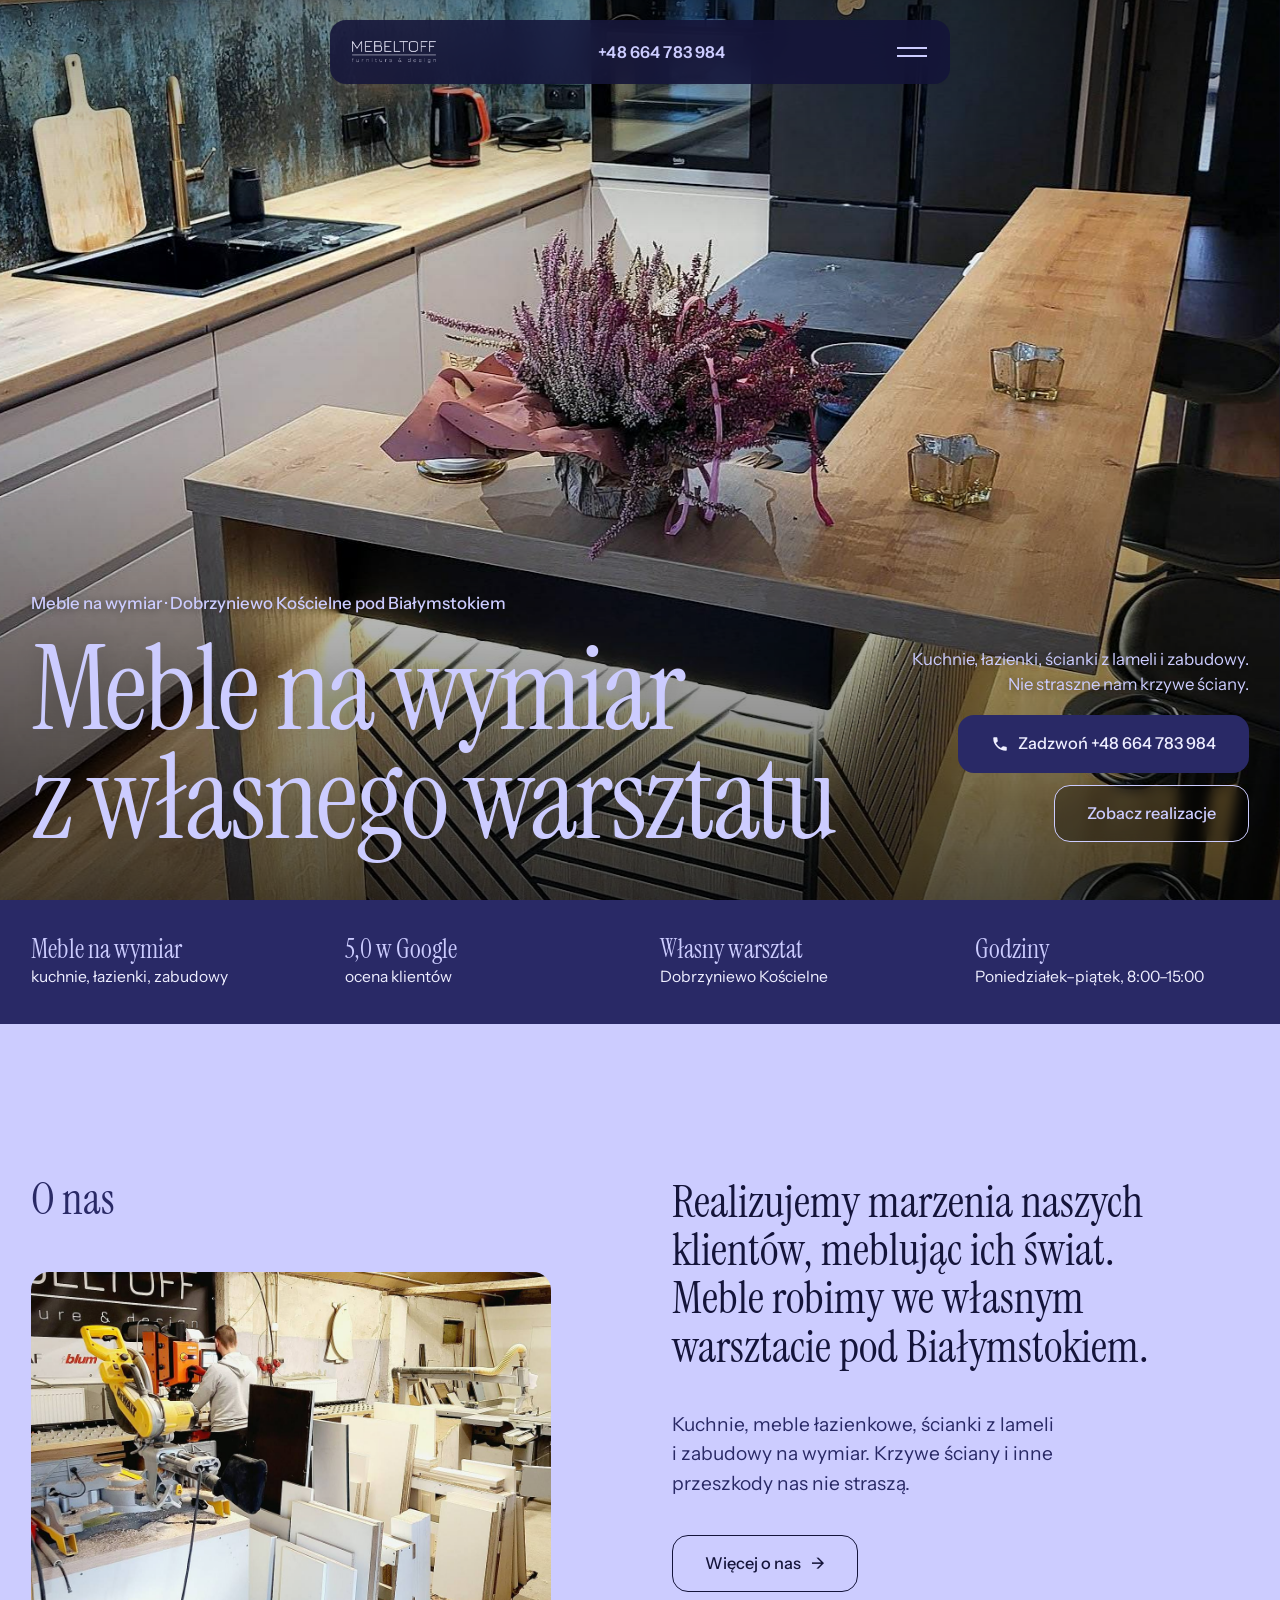
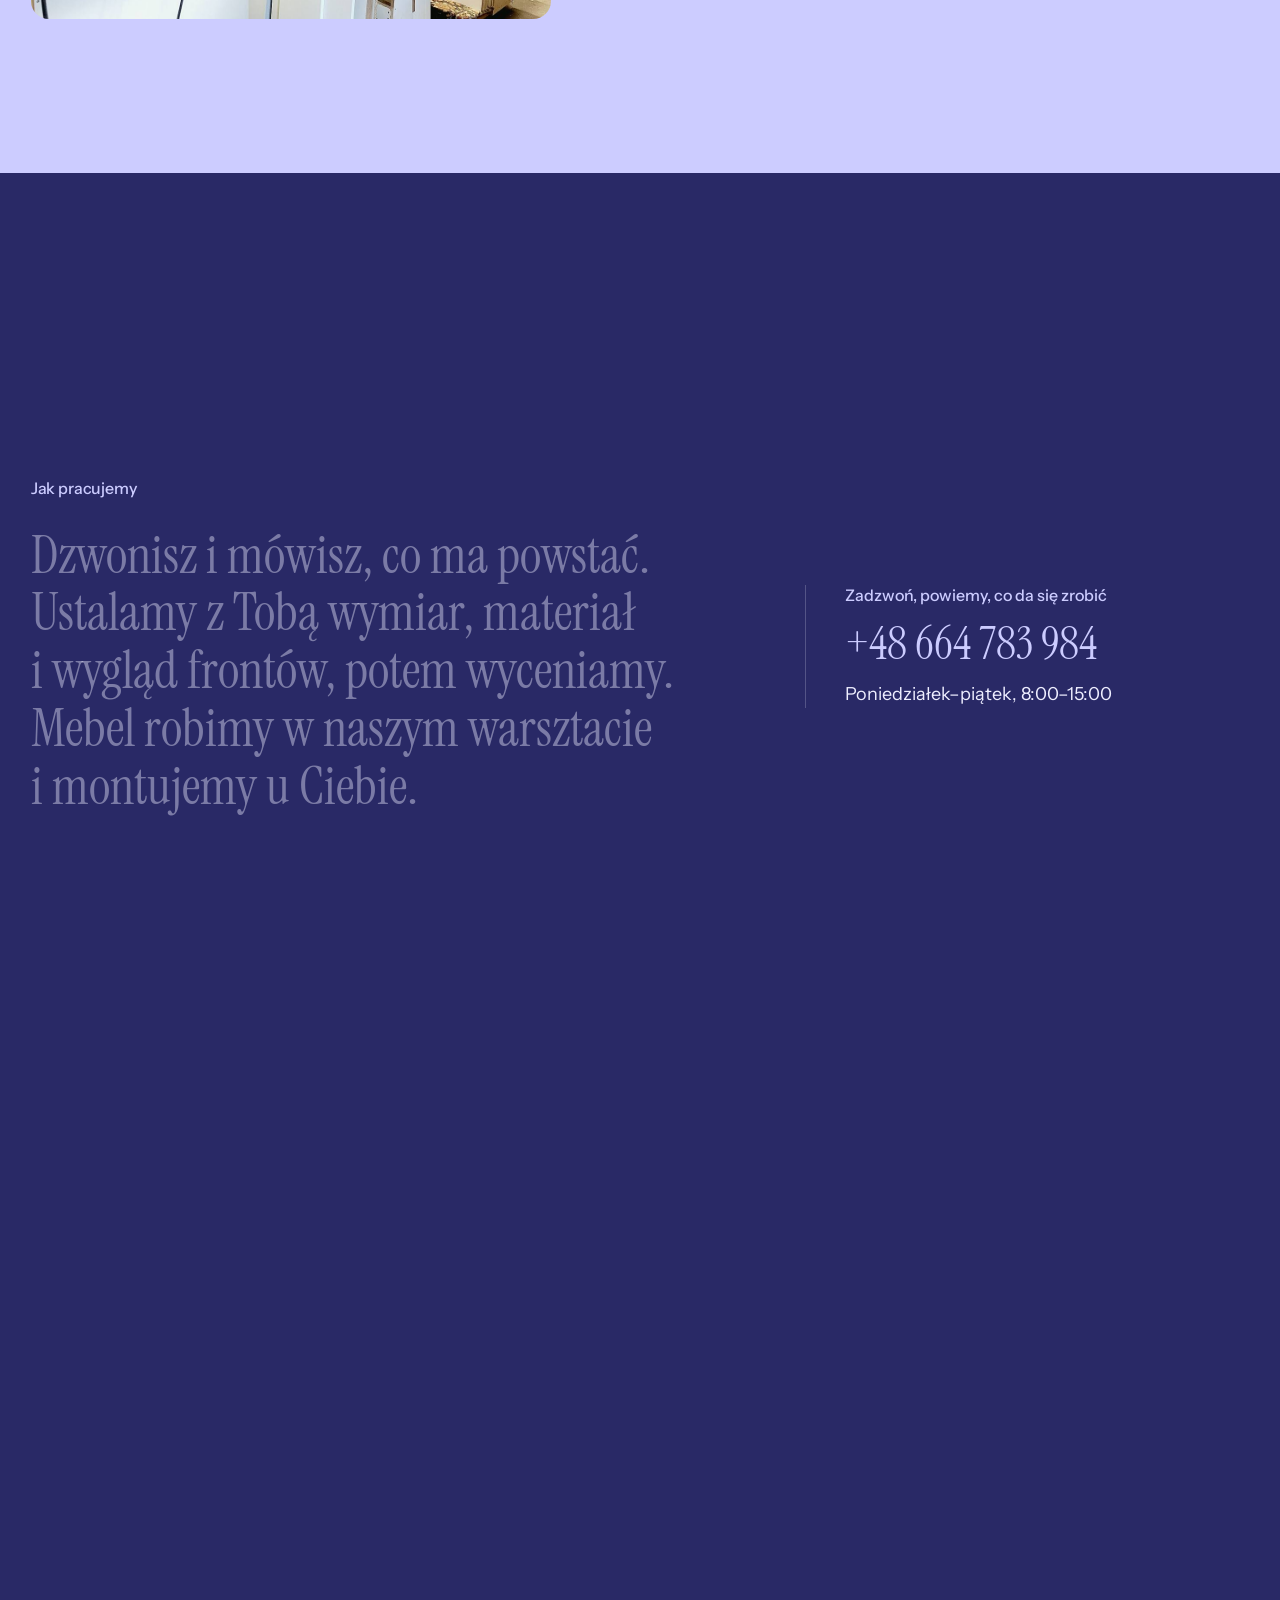
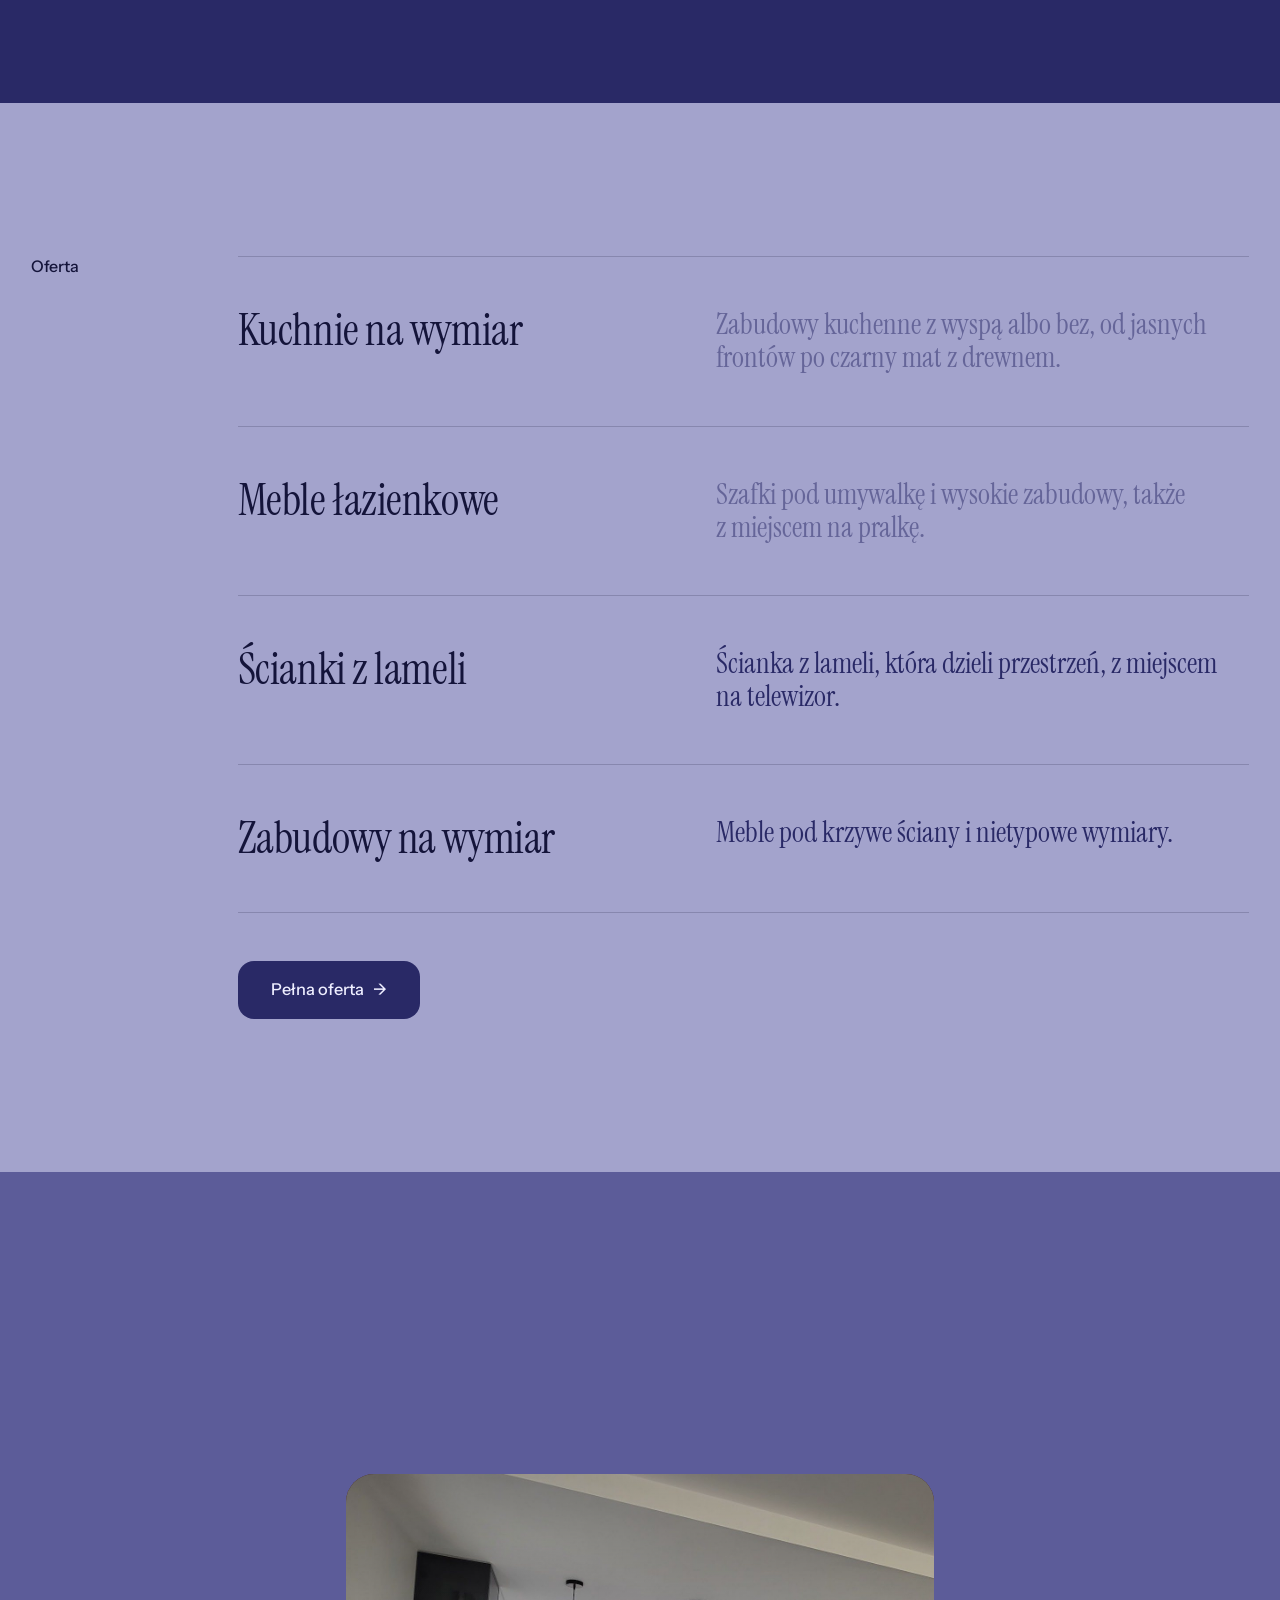
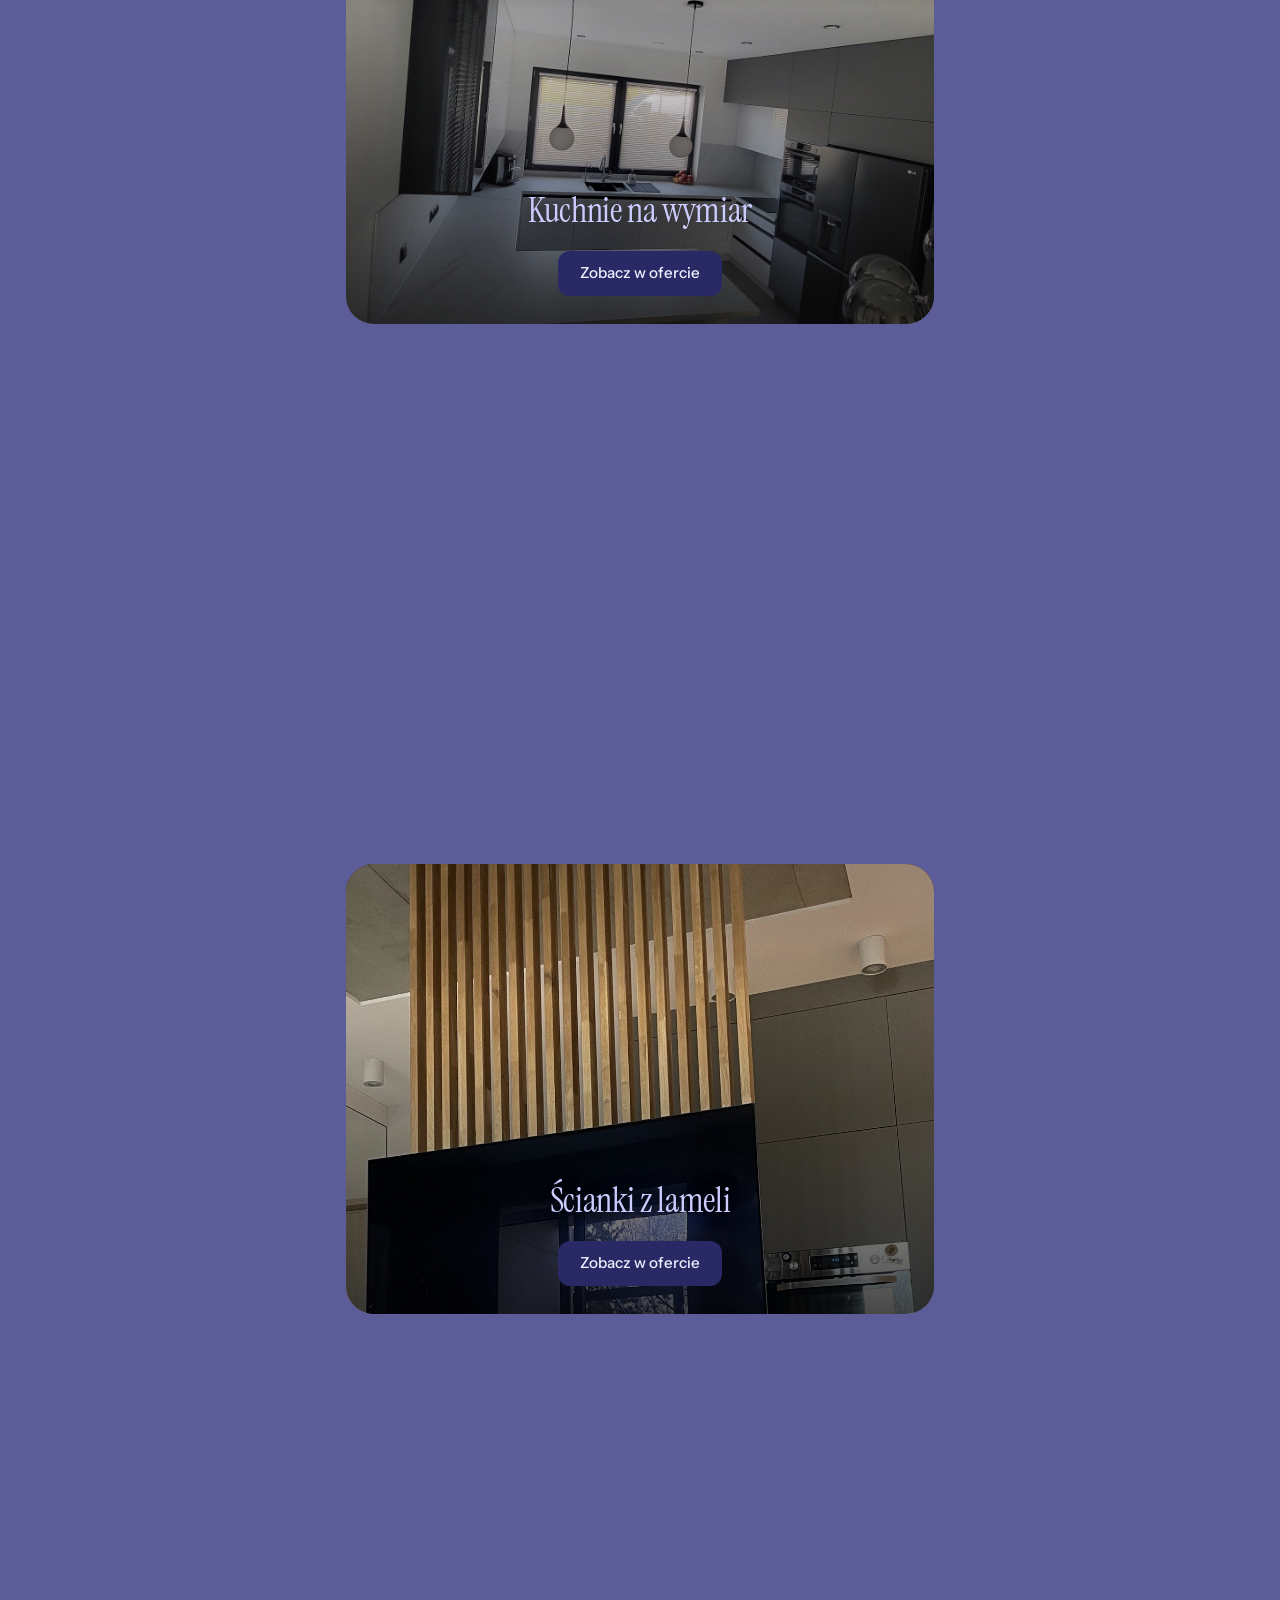
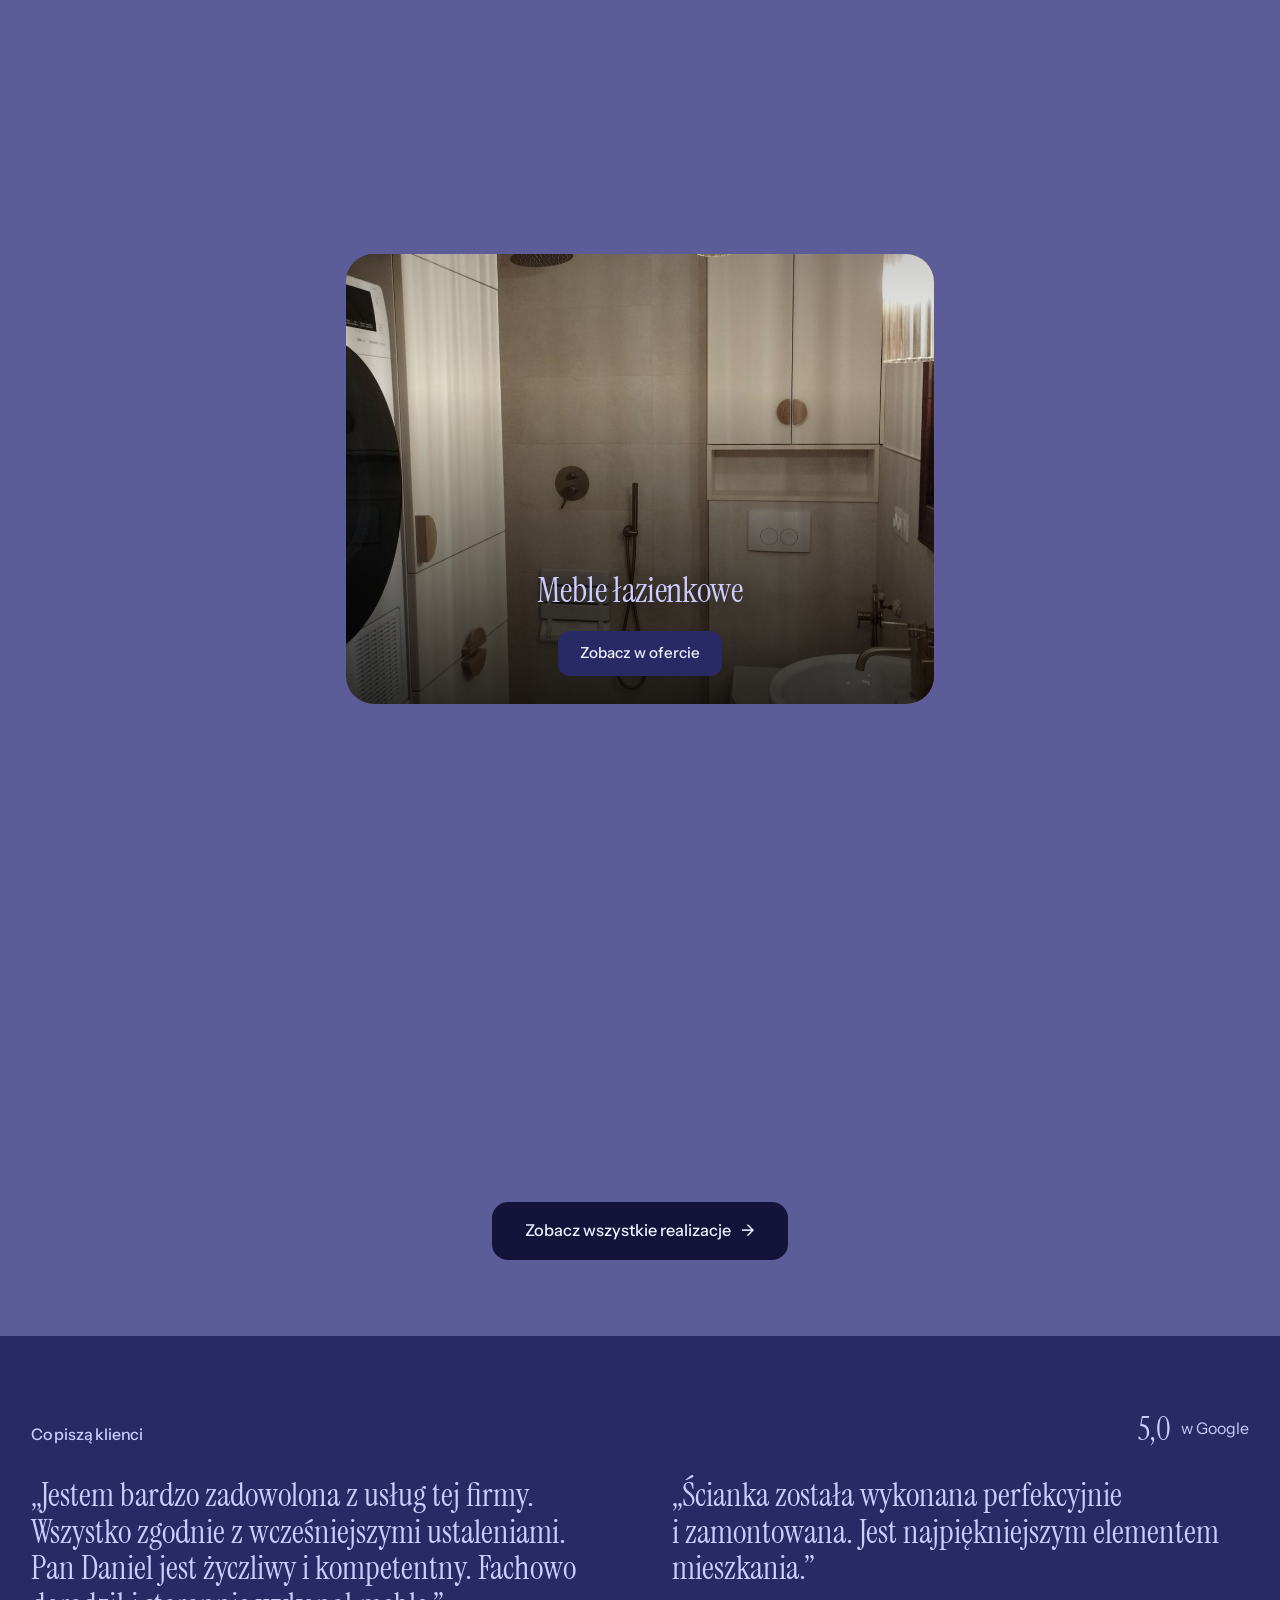
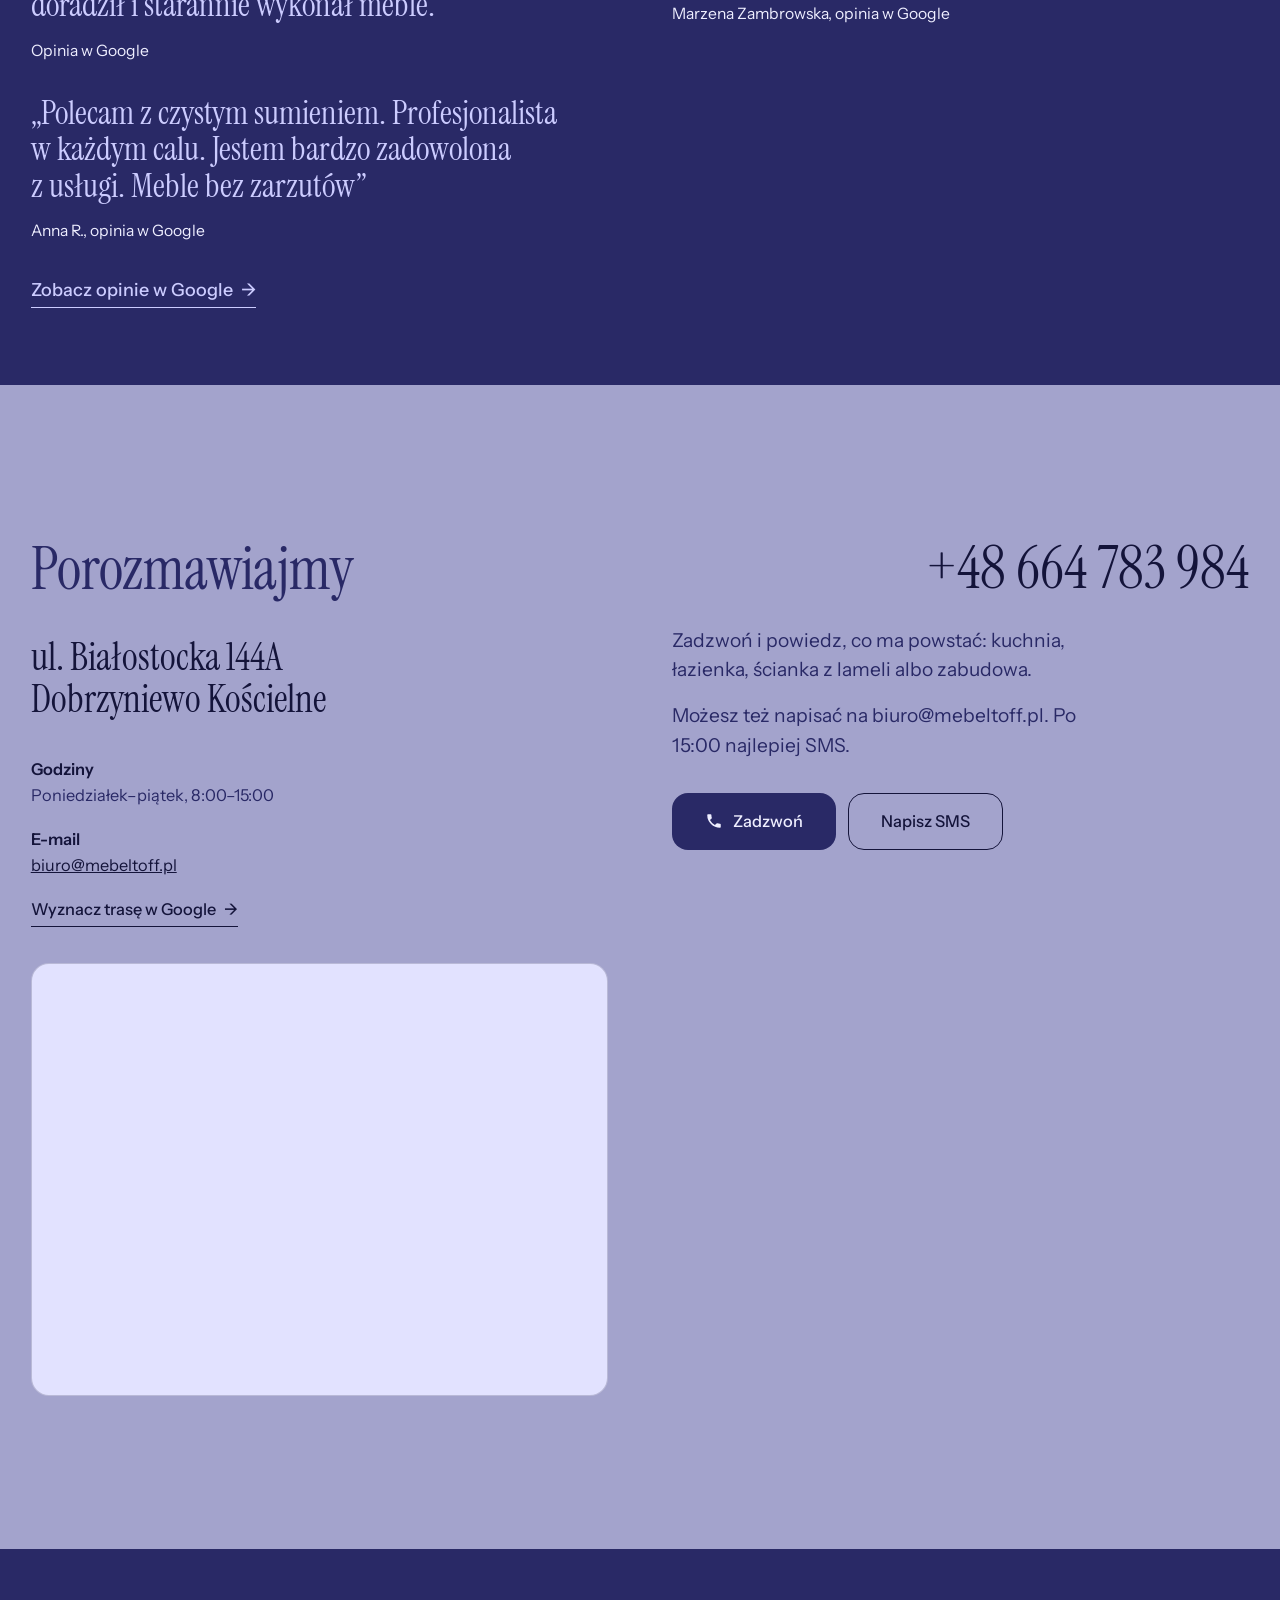
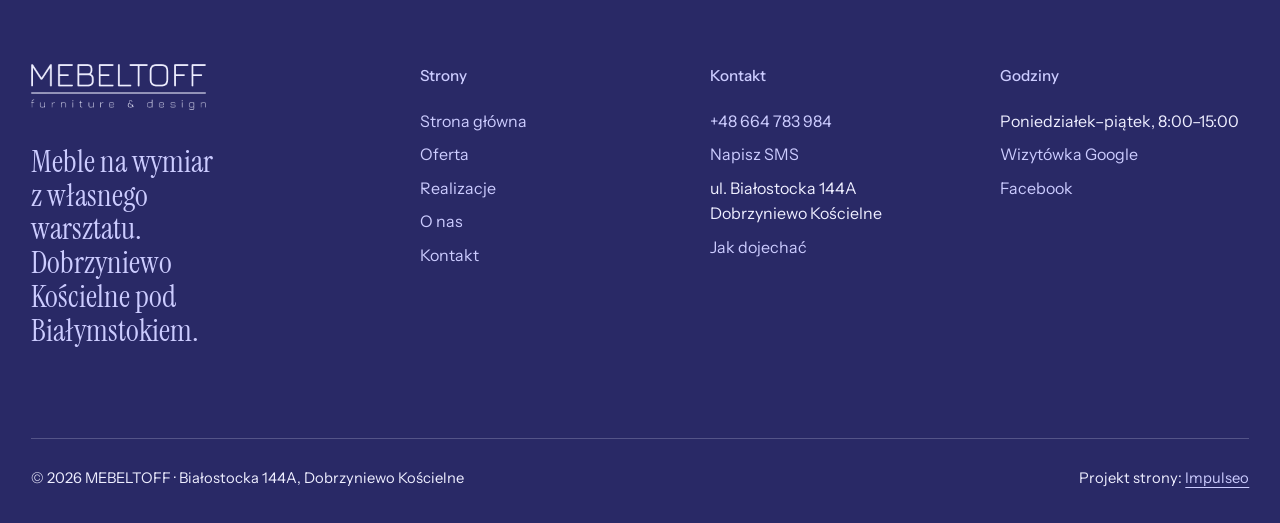
==== commit 4d396d05: "Demo v2: układ thefitouter.com, paleta Under the moonlight, realizacje pogrupowane, dane z wizytówki" ====
--- a/index.html
+++ b/index.html
@@ -3,184 +3,202 @@
 <head>
 <meta charset="UTF-8">
 <meta name="viewport" content="width=device-width, initial-scale=1.0">
-<title>MEBELTOFF - meble na wymiar, kuchnie i szafy</title>
-<meta name="description" content="Meble na wymiar w Białymstoku: kuchnie, szafy i zabudowy pod Twoje wnętrze. Kuchnie, szafy, łazienki i zabudowy na wymiar - od pomiaru po montaż. Zadzwoń: +48 664 783 984.">
-<link rel="canonical" href="https://kris20032.github.io/mebeltoff/">
+<title>Meble na wymiar, kuchnie i łazienki · Białystok i okolice | MEBELTOFF</title>
+<meta name="description" content="MEBELTOFF, meble na wymiar spod Białegostoku: kuchnie, łazienki, ścianki z lameli i zabudowy. Własny warsztat w Dobrzyniewie Kościelnym. 5,0 w Google. Tel. 664 783 984.">
+<link rel="canonical" href="https://impulseo-pl.github.io/mebeltoff/">
 <meta name="robots" content="noindex, nofollow">
+<meta name="theme-color" content="#240808">
 <meta property="og:type" content="website">
 <meta property="og:locale" content="pl_PL">
 <meta property="og:site_name" content="MEBELTOFF">
-<meta property="og:title" content="MEBELTOFF - meble na wymiar, kuchnie i szafy">
-<meta property="og:description" content="Meble na wymiar w Białymstoku: kuchnie, szafy i zabudowy pod Twoje wnętrze. Kuchnie, szafy, łazienki i zabudowy na wymiar - od pomiaru po montaż. Zadzwoń: +48 664 783 984.">
-<meta property="og:url" content="https://kris20032.github.io/mebeltoff/">
-<meta property="og:image" content="https://kris20032.github.io/mebeltoff/img/og.jpg">
+<meta property="og:title" content="Meble na wymiar, kuchnie i łazienki · Białystok i okolice | MEBELTOFF">
+<meta property="og:description" content="MEBELTOFF, meble na wymiar spod Białegostoku: kuchnie, łazienki, ścianki z lameli i zabudowy. Własny warsztat w Dobrzyniewie Kościelnym. 5,0 w Google. Tel. 664 783 984.">
+<meta property="og:url" content="https://impulseo-pl.github.io/mebeltoff/">
+<meta property="og:image" content="https://impulseo-pl.github.io/mebeltoff/img/og.jpg">
 <meta property="og:image:width" content="1200">
 <meta property="og:image:height" content="630">
 <meta name="twitter:card" content="summary_large_image">
-<script type="application/ld+json">{"@context": "https://schema.org", "@type": "HomeAndConstructionBusiness", "name": "MEBELTOFF", "url": "https://kris20032.github.io/mebeltoff/", "telephone": "+48664783984", "image": "https://kris20032.github.io/mebeltoff/img/og.jpg", "areaServed": "Białystok", "sameAs": ["https://www.facebook.com/Mebeltoff/", "https://maps.google.com/?cid=5600760773801730535&g_mp=Cidnb29nbGUubWFwcy5wbGFjZXMudjEuUGxhY2VzLlNlYXJjaFRleHQQAhgEIAA"]}</script>
+<link rel="icon" href="img/logo.jpg">
+<script type="application/ld+json">{"@context": "https://schema.org", "@type": "HomeAndConstructionBusiness", "name": "MEBELTOFF", "url": "https://impulseo-pl.github.io/mebeltoff/", "telephone": "+48664783984", "email": "biuro@mebeltoff.pl", "image": "https://impulseo-pl.github.io/mebeltoff/img/og.jpg", "address": {"@type": "PostalAddress", "streetAddress": "Białostocka 144A", "postalCode": "15-694", "addressLocality": "Dobrzyniewo Kościelne", "addressRegion": "podlaskie", "addressCountry": "PL"}, "openingHoursSpecification": [{"@type": "OpeningHoursSpecification", "dayOfWeek": ["Monday", "Tuesday", "Wednesday", "Thursday", "Friday"], "opens": "08:00", "closes": "15:00"}], "aggregateRating": {"@type": "AggregateRating", "ratingValue": "5.0", "bestRating": "5"}, "sameAs": ["https://maps.google.com/?cid=5600760773801730535", "https://www.facebook.com/Mebeltoff/"]}</script>
+<script>document.documentElement.classList.add('js')</script>
+<link rel="preload" as="image" href="img/hero-wyspa.jpg" fetchpriority="high">
 <link rel="preconnect" href="https://fonts.googleapis.com">
 <link rel="preconnect" href="https://fonts.gstatic.com" crossorigin>
-<link href="https://fonts.googleapis.com/css2?family=Lora:wght@500;600;700&family=Manrope:wght@400;500;600&display=swap" rel="stylesheet">
-<link rel="stylesheet" href="assets/styles.css?v=97962c90">
+<link href="https://fonts.googleapis.com/css2?family=Instrument+Sans:wght@400..600&family=Instrument+Serif&display=swap" rel="stylesheet">
+<link rel="stylesheet" href="assets/styles.css?v=20261118a">
+<style>:root{--bone:#CCCCFF;--bone-hi:#E2E2FF;--cacao:#1C1C4D;--bordeaux:#292966;--carmine:#292966;--brass:#CCCCFF;--ink:#14143A;--ink-2:#292966;--on-dark:#EEEEFF;--on-dark-2:#EEEEFF;--line:rgba(20,20,58,.2);--line-dark:rgba(238,238,255,.22)}.btn-main{color:#EEEEFF}.btn-main:hover{background:#14143A}.card:hover .btn{background:#14143A}.btn-brass{color:#14143A}.btn-brass:hover{background:#EEEEFF}.label-serif{color:#292966}.bone .rows-list dd,.bone .rows-list p{color:#292966}#oferta,.phead.bone,.sec.bone#kontakt{background:#A3A3CC}.cards{background:#5C5C99}.cards .cards-foot .btn{background:#14143A;color:#EEEEFF}.facts{background:#292966}.foot{background:#292966}.form input,.form textarea{background:#E2E2FF}.hero-img{object-position:50% 70%}.pill-logo .mark{width:auto;height:22px}.foot-logo .mark{width:auto;height:46px}.pill{background:rgba(20,20,58,.86)}.pill.solid{background:rgba(20,20,58,.95)}.lb{background:rgba(20,20,58,.95)}.card::after{background:linear-gradient(180deg,rgba(0,0,0,.2) 0%,rgba(0,0,0,0) 30%,rgba(0,0,0,.72) 100%)}.card h3{text-shadow:0 2px 18px rgba(0,0,0,.6)}.btn-on-photo{background:rgba(0,0,0,.3)}.js .reveal-text .w{color:rgba(238,238,255,.42)}.form input::placeholder,.form textarea::placeholder{color:rgba(41,41,102,.8)}.hero-cap,.card-cap,.phead-img .poglad{background:rgba(20,20,58,.6)}@media (max-width:700px){.pill-logo .mark{height:17px}.callbar{background:#14143A}}</style>
+<script src="assets/lenis.min.js?v=1.1.20" defer></script>
+<script src="assets/main.js?v=20261118a" defer></script>
 </head>
 <body>
-
-<header class="nav">
-  <div class="wrap nav-inner">
-    <a class="brand brand-has-logo" href="index.html"><img class="brand-logo" src="img/logo.jpg" alt="MEBELTOFF" width="720" height="720" decoding="async"></a>
-    <nav class="nav-links">
-      <a href="index.html" class="active" aria-current="page">Strona główna</a>
+<a class="skip" href="#tresc">Przejdź do treści</a>
+<header class="pill">
+  <a class="pill-logo" href="index.html" aria-label="MEBELTOFF - strona główna"><img class="mark" src="img/logo-jasne.png" width="526" height="138" alt=""></a>
+  <a class="pill-phone" href="tel:+48664783984">+48 664 783 984</a>
+  <button class="burger" type="button" aria-expanded="false" aria-controls="menu" aria-label="Otwórz menu"><i></i><i></i></button>
+</header>
+<div class="menu" id="menu" aria-hidden="true">
+  <div class="menu-grid">
+    <nav class="menu-links" aria-label="Menu główne">
+      <a href="index.html" aria-current="page">Strona główna</a>
+      <a href="oferta.html">Oferta</a>
       <a href="realizacje.html">Realizacje</a>
-      <a href="oferta.html">Oferta</a>
-      <a href="o-nas.html">O nas</a>
+      <a href="o-nas.html">O nas</a>
       <a href="kontakt.html">Kontakt</a>
-      <a href="kontakt.html" class="btn btn-accent">Zapytaj o wycenę</a>
     </nav>
-    <button class="nav-toggle" aria-label="Menu"><span></span><span></span><span></span></button>
-  </div>
-</header>
-
-<main>
-<section class="hero-cine">
-  <img src="img/hero.jpg" fetchpriority="high" data-rotate="img/g1.jpg|img/g2.jpg" alt="MEBELTOFF - Meble, które pasują co do milimetra. " width="1600" height="1100">
+    <div class="menu-side">
+      <div><b>Telefon</b><a href="tel:+48664783984">+48 664 783 984</a></div>
+      <div><b>Warsztat</b>Białostocka 144A, Dobrzyniewo Kościelne</div>
+      <div><b>Godziny</b>Poniedziałek–piątek, 8:00–15:00</div>
+    </div>
+  </div>
+</div>
+<main id="tresc">
+<section class="hero">
+  <img class="hero-img" src="img/hero-wyspa.jpg" width="1600" height="1100" alt="Wyspa kuchenna z&nbsp;lamelami w&nbsp;jodełkę i&nbsp;podświetleniem LED pod blatem" fetchpriority="high">
+  <div class="hero-in">
+    <div>
+      <p class="hero-kicker">Meble na wymiar · Dobrzyniewo Kościelne pod Białymstokiem</p>
+      <h1>Meble na wymiar z&nbsp;własnego warsztatu</h1>
+    </div>
+    <div class="hero-side">
+      <p>Kuchnie, łazienki, ścianki z&nbsp;lameli i&nbsp;zabudowy. Nie straszne nam krzywe ściany.</p>
+      <div class="btn-row">
+        <a class="btn btn-main hero-call" href="tel:+48664783984"><svg class="ico" viewBox="0 0 24 24" fill="none" aria-hidden="true"><path d="M6.6 10.8a15.5 15.5 0 0 0 6.6 6.6l2.2-2.2a1 1 0 0 1 1-.24 11.4 11.4 0 0 0 3.6.58 1 1 0 0 1 1 1V20a1 1 0 0 1-1 1A17 17 0 0 1 3 4a1 1 0 0 1 1-1h3.5a1 1 0 0 1 1 1c0 1.25.2 2.45.57 3.57a1 1 0 0 1-.25 1L6.6 10.8Z" fill="currentColor"/></svg>Zadzwoń +48 664 783 984</a>
+        <a class="btn btn-line btn-on-photo" href="realizacje.html">Zobacz realizacje</a>
+      </div>
+    </div>
+  </div>
+</section>
+
+<section class="facts cacao dark" aria-label="Najważniejsze informacje">
+  <ul class="wrap facts-list">
+    <li><b>Meble na wymiar</b>kuchnie, łazienki, zabudowy</li>
+    <li><b>5,0 w Google</b>ocena klientów</li>
+    <li><b>Własny warsztat</b>Dobrzyniewo Kościelne</li>
+    <li><b>Godziny</b>Poniedziałek–piątek, 8:00–15:00</li>
+  </ul>
+</section>
+
+<section class="sec bone" id="o-nas">
+  <div class="wrap about">
+    <div class="about-left up">
+      <p class="label-serif">O&nbsp;nas</p><figure class="about-fig"><img src="img/warsztat.jpg" width="1200" height="1600" alt="Warsztat MEBELTOFF z&nbsp;szyldem firmy i&nbsp;płytami przygotowanymi do cięcia" loading="lazy"></figure>
+    </div>
+    <div class="about-right up">
+      <p class="statement">Realizujemy marzenia naszych klientów, meblując ich świat. Meble robimy we własnym warsztacie pod Białymstokiem.</p>
+      <p class="lead">Kuchnie, meble łazienkowe, ścianki z&nbsp;lameli i&nbsp;zabudowy na wymiar. Krzywe ściany i&nbsp;inne przeszkody nas nie straszą.</p>
+      <div class="btn-row"><a class="btn btn-line" href="o-nas.html">Więcej o&nbsp;nas <span aria-hidden="true">→</span></a></div>
+    </div>
+  </div>
+</section>
+
+<section class="reveal-sec bordeaux dark" aria-labelledby="jak">
+  <div class="reveal-stick">
+    <div class="reveal-main">
+      <h2 class="label" id="jak">Jak pracujemy</h2>
+      <p class="reveal-text">Dzwonisz i&nbsp;mówisz, co ma powstać. Ustalamy z&nbsp;Tobą wymiar, materiał i&nbsp;wygląd frontów, potem wyceniamy. Mebel robimy w&nbsp;naszym warsztacie i&nbsp;montujemy u&nbsp;Ciebie.</p>
+    </div>
+    <aside class="reveal-aside">
+      <p class="label">Zadzwoń, powiemy, co da się zrobić</p>
+      <a class="reveal-phone" href="tel:+48664783984">+48 664 783 984</a>
+      <p>Poniedziałek–piątek, 8:00–15:00</p>
+    </aside>
+  </div>
+</section>
+
+<section class="sec bone" id="oferta">
+  <div class="wrap svc">
+    <h2 class="label">Oferta</h2>
+    <div>
+      <div class="svc-list">
+      <a class="svc-row" href="oferta.html#kuchnie"><h3>Kuchnie na wymiar</h3><p>Zabudowy kuchenne z&nbsp;wyspą albo bez, od jasnych frontów po czarny mat z&nbsp;drewnem.</p></a>
+      <a class="svc-row" href="oferta.html#lazienki"><h3>Meble łazienkowe</h3><p>Szafki pod umywalkę i&nbsp;wysokie zabudowy, także z&nbsp;miejscem na pralkę.</p></a>
+      <a class="svc-row" href="oferta.html#lamele"><h3>Ścianki z&nbsp;lameli</h3><p>Ścianka z&nbsp;lameli, która dzieli przestrzeń, z&nbsp;miejscem na telewizor.</p></a>
+      <a class="svc-row" href="oferta.html#zabudowy"><h3>Zabudowy na wymiar</h3><p>Meble pod krzywe ściany i&nbsp;nietypowe wymiary.</p></a>
+      </div>
+      <div class="svc-foot"><a class="btn btn-main" href="oferta.html">Pełna oferta <span aria-hidden="true">→</span></a></div>
+    </div>
+  </div>
+</section>
+
+<section class="cards cacao dark" aria-label="Realizacje">
+  <div class="card-wrap"><div class="card-stick">
+    <a class="card" href="oferta.html#kuchnie"><img src="img/k3a.jpg" width="1600" height="1060" alt="Jasna kuchnia z&nbsp;wyspą i&nbsp;lampami nad blatem" decoding="async"><span class="card-in"><h3>Kuchnie na wymiar</h3><span class="btn btn-main btn-sm">Zobacz w&nbsp;ofercie</span></span></a>
+  </div></div>
+  <div class="card-wrap"><div class="card-stick">
+    <a class="card" href="oferta.html#lamele"><img src="img/lam1.jpg" width="1200" height="1200" alt="Ścianka z&nbsp;drewnianych lameli z&nbsp;telewizorem" loading="lazy" decoding="async"><span class="card-in"><h3>Ścianki z&nbsp;lameli</h3><span class="btn btn-main btn-sm">Zobacz w&nbsp;ofercie</span></span></a>
+  </div></div>
+  <div class="card-wrap"><div class="card-stick">
+    <a class="card" href="oferta.html#lazienki"><img src="img/laz2a.jpg" width="1195" height="1600" alt="Łazienka z&nbsp;wysoką zabudową i&nbsp;miejscem na pralkę" loading="lazy" decoding="async"><span class="card-in"><h3>Meble łazienkowe</h3><span class="btn btn-main btn-sm">Zobacz w&nbsp;ofercie</span></span></a>
+  </div></div>
+  <div class="wrap cards-foot"><a class="btn btn-brass" href="realizacje.html">Zobacz wszystkie realizacje <span aria-hidden="true">→</span></a></div>
+</section>
+
+
+<section class="bordeaux dark opinie-mini" id="opinie">
   <div class="wrap">
-    <div class="hero-copy">
-      <div class="brandmark bm-l"><span class="bm-line"><span>MEBELTOFF</span></span></div>
-      <h1>Meble, które pasują co do milimetra. </h1>
-      <p class="lead">Najpierw pomiar i projekt, decyzja potem. Mebel powstaje pod Twoje wnętrze - w naszym warsztacie pod Białymstokiem.</p>
-      <div class="hero-actions">
-        <a href="realizacje.html" class="btn btn-accent">Zobacz realizacje <span class="arr">→</span></a>
-        <a href="kontakt.html" class="btn btn-ghost btn-on-dark">Zapytaj o wycenę</a>
-      </div>
-      <div style="margin-top:var(--space-6);color:#fff;font-weight:600;letter-spacing:.02em;opacity:.92"><span class="g-badge"><svg class="gb-ico" viewBox="0 0 24 24" width="18" height="18" aria-hidden="true"><path fill="#4285F4" d="M22.56 12.25c0-.78-.07-1.53-.2-2.25H12v4.26h5.92c-.26 1.37-1.04 2.53-2.21 3.31v2.77h3.57c2.08-1.92 3.28-4.74 3.28-8.09z"/><path fill="#34A853" d="M12 23c2.97 0 5.46-.98 7.28-2.66l-3.57-2.77c-.98.66-2.23 1.06-3.71 1.06-2.86 0-5.29-1.93-6.16-4.53H2.18v2.84C3.99 20.53 7.7 23 12 23z"/><path fill="#FBBC05" d="M5.84 14.09c-.22-.66-.35-1.36-.35-2.09s.13-1.43.35-2.09V7.07H2.18C1.43 8.55 1 10.22 1 12s.43 3.45 1.18 4.93l2.85-2.22.81-.62z"/><path fill="#EA4335" d="M12 5.38c1.62 0 3.06.56 4.21 1.64l3.15-3.15C17.45 2.09 14.97 1 12 1 7.7 1 3.99 3.47 2.18 7.07l3.66 2.84c.87-2.6 3.3-4.53 6.16-4.53z"/></svg><b class="gb-ocena">5</b><svg class="gb-stars" viewBox="0 0 90 18" width="74" height="14.8" aria-hidden="true"><g fill="currentColor" opacity=".26"><path transform="translate(0,0)" d="M9 1.6l2.2 4.46 4.92.72-3.56 3.47.84 4.9L9 12.74l-4.4 2.31.84-4.9L1.88 6.68l4.92-.72L9 1.6Z"/><path transform="translate(18,0)" d="M9 1.6l2.2 4.46 4.92.72-3.56 3.47.84 4.9L9 12.74l-4.4 2.31.84-4.9L1.88 6.68l4.92-.72L9 1.6Z"/><path transform="translate(36,0)" d="M9 1.6l2.2 4.46 4.92.72-3.56 3.47.84 4.9L9 12.74l-4.4 2.31.84-4.9L1.88 6.68l4.92-.72L9 1.6Z"/><path transform="translate(54,0)" d="M9 1.6l2.2 4.46 4.92.72-3.56 3.47.84 4.9L9 12.74l-4.4 2.31.84-4.9L1.88 6.68l4.92-.72L9 1.6Z"/><path transform="translate(72,0)" d="M9 1.6l2.2 4.46 4.92.72-3.56 3.47.84 4.9L9 12.74l-4.4 2.31.84-4.9L1.88 6.68l4.92-.72L9 1.6Z"/></g><clipPath id="gs1000"><rect x="0" y="0" width="90.0" height="18"/></clipPath><g fill="#FBBC04" clip-path="url(#gs1000)"><path transform="translate(0,0)" d="M9 1.6l2.2 4.46 4.92.72-3.56 3.47.84 4.9L9 12.74l-4.4 2.31.84-4.9L1.88 6.68l4.92-.72L9 1.6Z"/><path transform="translate(18,0)" d="M9 1.6l2.2 4.46 4.92.72-3.56 3.47.84 4.9L9 12.74l-4.4 2.31.84-4.9L1.88 6.68l4.92-.72L9 1.6Z"/><path transform="translate(36,0)" d="M9 1.6l2.2 4.46 4.92.72-3.56 3.47.84 4.9L9 12.74l-4.4 2.31.84-4.9L1.88 6.68l4.92-.72L9 1.6Z"/><path transform="translate(54,0)" d="M9 1.6l2.2 4.46 4.92.72-3.56 3.47.84 4.9L9 12.74l-4.4 2.31.84-4.9L1.88 6.68l4.92-.72L9 1.6Z"/><path transform="translate(72,0)" d="M9 1.6l2.2 4.46 4.92.72-3.56 3.47.84 4.9L9 12.74l-4.4 2.31.84-4.9L1.88 6.68l4.92-.72L9 1.6Z"/></g></svg><span class="gb-txt">w Google</span></span></div>
-    </div>
-  </div>
-</section>
-<section class="strip n-5" style="padding-block:0">
+    <div class="quotes-head" style="margin-bottom:32px">
+      <h2 class="label">Co piszą klienci</h2>
+      <a class="rating" href="https://maps.google.com/?cid=5600760773801730535" target="_blank" rel="noopener"><b>5,0</b><span>w&nbsp;Google</span></a>
+    </div>
+    <div class="quotes-two">
+      <figure class="quote-mini"><blockquote>„Jestem bardzo zadowolona z&nbsp;usług tej firmy. Wszystko zgodnie z&nbsp;wcześniejszymi ustaleniami. Pan Daniel jest życzliwy i&nbsp;kompetentny. Fachowo doradził i&nbsp;starannie wykonał meble.”</blockquote><figcaption>Opinia w&nbsp;Google</figcaption></figure>
+      <figure class="quote-mini"><blockquote>„Ścianka została wykonana perfekcyjnie i&nbsp;zamontowana. Jest najpiękniejszym elementem mieszkania.”</blockquote><figcaption>Marzena Zambrowska, opinia w&nbsp;Google</figcaption></figure>
+      <figure class="quote-mini"><blockquote>„Polecam z&nbsp;czystym sumieniem. Profesjonalista w&nbsp;każdym calu. Jestem bardzo zadowolona z&nbsp;usługi. Meble bez zarzutów”</blockquote><figcaption>Anna R., opinia w&nbsp;Google</figcaption></figure>
+    </div>
+    <p style="margin-top:32px"><a class="link" href="https://maps.google.com/?cid=5600760773801730535" target="_blank" rel="noopener">Zobacz opinie w&nbsp;Google <span aria-hidden="true">→</span></a></p>
+  </div>
+</section>
+
+<section class="sec bone" id="kontakt">
+  <div class="wrap contact">
+    <div class="up">
+      <h2>Porozmawiajmy</h2>
+      <p class="big-addr">ul. Białostocka 144A<br>Dobrzyniewo Kościelne</p>
+      <div class="contact-meta">
+        <p><b>Godziny</b>Poniedziałek–piątek, 8:00–15:00</p>
+        <p><b>E-mail</b><a href="mailto:biuro@mebeltoff.pl">biuro@mebeltoff.pl</a></p>
+        <p><a class="link" href="https://maps.google.com/?cid=5600760773801730535" target="_blank" rel="noopener">Wyznacz trasę w&nbsp;Google <span aria-hidden="true">→</span></a></p>
+      </div>
+      <div class="map"><iframe src="https://maps.google.com/maps?q=MEBELTOFF%2C%20Bia%C5%82ostocka%20144A%2C%20Dobrzyniewo%20Ko%C5%9Bcielne&z=14&output=embed" title="Mapa dojazdu, Białostocka 144A, Dobrzyniewo Kościelne" loading="lazy" referrerpolicy="no-referrer-when-downgrade"></iframe></div>
+    </div>
+    <div class="contact-right up" id="formularz">
+      <a class="big-phone" href="tel:+48664783984">+48 664 783 984</a>
+      <p class="lead">Zadzwoń i&nbsp;powiedz, co ma powstać: kuchnia, łazienka, ścianka z&nbsp;lameli albo zabudowa.</p>
+      <p class="lead" style="margin-top:16px">Możesz też napisać na biuro@mebeltoff.pl. Po 15:00 najlepiej SMS.</p>
+      <div class="contact-cta">
+        <a class="btn btn-main" href="tel:+48664783984"><svg class="ico" viewBox="0 0 24 24" fill="none" aria-hidden="true"><path d="M6.6 10.8a15.5 15.5 0 0 0 6.6 6.6l2.2-2.2a1 1 0 0 1 1-.24 11.4 11.4 0 0 0 3.6.58 1 1 0 0 1 1 1V20a1 1 0 0 1-1 1A17 17 0 0 1 3 4a1 1 0 0 1 1-1h3.5a1 1 0 0 1 1 1c0 1.25.2 2.45.57 3.57a1 1 0 0 1-.25 1L6.6 10.8Z" fill="currentColor"/></svg>Zadzwoń</a>
+        <a class="btn btn-line" href="sms:+48664783984?body=Dzie%C5%84%20dobry%2C%20pytam%20o%3A%20%28kuchnia%2F%C5%82azienka%2Fszafa%2Fzabudowa%29.%20Miejscowo%C5%9B%C4%87%3A%20...">Napisz SMS</a>
+      </div>
+    </div>
+  </div>
+</section>
+</main>
+<footer class="foot dark">
   <div class="wrap">
-    <div class="item reveal"><div class="k">5 na Google</div><div class="v"></div></div>
-    <div class="item reveal"><div class="k">Kuchnie i szafy</div><div class="v"></div></div>
-    <div class="item reveal"><div class="k">Jedna cena za całość</div><div class="v"></div></div>
-    <div class="item reveal"><div class="k">Od pomiaru po montaż</div><div class="v"></div></div>
-    <div class="item reveal"><div class="k">Łazienki i zabudowy</div><div class="v"></div></div>
-  </div>
-</section>
-<section class="opinie-mini" aria-label="Opinie klientów">
-  <div class="wrap">
-    <div class="om-row">
-      <div class="om-item reveal"><blockquote>„Jestem bardzo zadowolona z usług tej firmy.”</blockquote><span class="om-autor">Zielona ___</span></div>
-      <div class="om-item reveal"><blockquote>„Ścianka została wykonana perfekcyjnie i zamontowana. Jest najpiękniejszym elementem mieszkania.”</blockquote><span class="om-autor">marzena zambrowska</span></div>
-      <div class="om-item reveal"><blockquote>„Polecam z czystym sumieniem.”</blockquote><span class="om-autor">Anna R</span></div>
-    </div>
-  </div>
-</section>
-<section>
-  <div class="wrap split">
-    <div class="split-art reveal"><img src="img/g12.jpg" alt="MEBELTOFF - realizacja" loading="lazy" width="1600" height="1068" decoding="async"></div>
-    <div class="split-copy reveal">
-      <span class="eyebrow">Jak pracujemy</span>
-      <h2>O nas</h2>
-      <p class="muted">Mebel montują u nas ci sami ludzie, którzy go mierzyli i robili w warsztacie. Jak coś przy ścianie nie gra, nie szukamy winnego między firmami - wiemy, co poprawić, i robimy to od ręki.</p>
-      <p class="muted">Ci sami ludzie od pomiaru po ostatni front, więc nie ma komu zwalać winy.</p>
-      <a href="o-nas.html" class="btn btn-ghost">Poznaj nas <span class="arr">→</span></a>
-    </div>
-  </div>
-</section>
-<section class="gateways-band">
-  <div class="wrap">
-    <div class="gateways">
-      <a href="oferta.html" class="gateway reveal"><img src="img/g10.jpg" alt="Kuchnie na wymiar" loading="lazy" width="1600" height="1066" decoding="async"><span class="g-ttl">Kuchnie na wymiar</span></a>
-      <a href="oferta.html" class="gateway reveal"><img src="img/g11.jpg" alt="Szafy i garderoby" loading="lazy" width="1600" height="1068" decoding="async"><span class="g-ttl">Szafy i garderoby</span></a>
-      <a href="oferta.html" class="gateway reveal"><img src="img/g9.jpg" alt="Zabudowy wnęk i skosów" loading="lazy" width="1600" height="1067" decoding="async"><span class="g-ttl">Zabudowy wnęk i skosów</span></a>
-    </div>
-  </div>
-</section>
-<section class="stopklatka" aria-hidden="true">
-  <div class="stk-bg" style="background-image:url(img/g13.jpg)"></div>
-</section>
-<section class="opinie">
-  <div class="wrap">
-    <div class="head center reveal">
-      <span class="eyebrow">Opinie</span>
-      <h2>Co mówią klienci</h2>
-    </div>
-    <p class="op-meta reveal"><span class="g-badge"><svg class="gb-ico" viewBox="0 0 24 24" width="18" height="18" aria-hidden="true"><path fill="#4285F4" d="M22.56 12.25c0-.78-.07-1.53-.2-2.25H12v4.26h5.92c-.26 1.37-1.04 2.53-2.21 3.31v2.77h3.57c2.08-1.92 3.28-4.74 3.28-8.09z"/><path fill="#34A853" d="M12 23c2.97 0 5.46-.98 7.28-2.66l-3.57-2.77c-.98.66-2.23 1.06-3.71 1.06-2.86 0-5.29-1.93-6.16-4.53H2.18v2.84C3.99 20.53 7.7 23 12 23z"/><path fill="#FBBC05" d="M5.84 14.09c-.22-.66-.35-1.36-.35-2.09s.13-1.43.35-2.09V7.07H2.18C1.43 8.55 1 10.22 1 12s.43 3.45 1.18 4.93l2.85-2.22.81-.62z"/><path fill="#EA4335" d="M12 5.38c1.62 0 3.06.56 4.21 1.64l3.15-3.15C17.45 2.09 14.97 1 12 1 7.7 1 3.99 3.47 2.18 7.07l3.66 2.84c.87-2.6 3.3-4.53 6.16-4.53z"/></svg><b class="gb-ocena">5</b><svg class="gb-stars" viewBox="0 0 90 18" width="74" height="14.8" aria-hidden="true"><g fill="currentColor" opacity=".26"><path transform="translate(0,0)" d="M9 1.6l2.2 4.46 4.92.72-3.56 3.47.84 4.9L9 12.74l-4.4 2.31.84-4.9L1.88 6.68l4.92-.72L9 1.6Z"/><path transform="translate(18,0)" d="M9 1.6l2.2 4.46 4.92.72-3.56 3.47.84 4.9L9 12.74l-4.4 2.31.84-4.9L1.88 6.68l4.92-.72L9 1.6Z"/><path transform="translate(36,0)" d="M9 1.6l2.2 4.46 4.92.72-3.56 3.47.84 4.9L9 12.74l-4.4 2.31.84-4.9L1.88 6.68l4.92-.72L9 1.6Z"/><path transform="translate(54,0)" d="M9 1.6l2.2 4.46 4.92.72-3.56 3.47.84 4.9L9 12.74l-4.4 2.31.84-4.9L1.88 6.68l4.92-.72L9 1.6Z"/><path transform="translate(72,0)" d="M9 1.6l2.2 4.46 4.92.72-3.56 3.47.84 4.9L9 12.74l-4.4 2.31.84-4.9L1.88 6.68l4.92-.72L9 1.6Z"/></g><clipPath id="gs1000"><rect x="0" y="0" width="90.0" height="18"/></clipPath><g fill="#FBBC04" clip-path="url(#gs1000)"><path transform="translate(0,0)" d="M9 1.6l2.2 4.46 4.92.72-3.56 3.47.84 4.9L9 12.74l-4.4 2.31.84-4.9L1.88 6.68l4.92-.72L9 1.6Z"/><path transform="translate(18,0)" d="M9 1.6l2.2 4.46 4.92.72-3.56 3.47.84 4.9L9 12.74l-4.4 2.31.84-4.9L1.88 6.68l4.92-.72L9 1.6Z"/><path transform="translate(36,0)" d="M9 1.6l2.2 4.46 4.92.72-3.56 3.47.84 4.9L9 12.74l-4.4 2.31.84-4.9L1.88 6.68l4.92-.72L9 1.6Z"/><path transform="translate(54,0)" d="M9 1.6l2.2 4.46 4.92.72-3.56 3.47.84 4.9L9 12.74l-4.4 2.31.84-4.9L1.88 6.68l4.92-.72L9 1.6Z"/><path transform="translate(72,0)" d="M9 1.6l2.2 4.46 4.92.72-3.56 3.47.84 4.9L9 12.74l-4.4 2.31.84-4.9L1.88 6.68l4.92-.72L9 1.6Z"/></g></svg><span class="gb-txt">w Google</span></span></p>
-    <p class="op-meta reveal"><a class="op-google" href="https://maps.google.com/?cid=5600760773801730535&amp;g_mp=Cidnb29nbGUubWFwcy5wbGFjZXMudjEuUGxhY2VzLlNlYXJjaFRleHQQAhgEIAA" target="_blank" rel="noopener"><svg class="op-g-ico" viewBox="0 0 24 24" width="17" height="17" aria-hidden="true"><path fill="#4285F4" d="M22.56 12.25c0-.78-.07-1.53-.2-2.25H12v4.26h5.92c-.26 1.37-1.04 2.53-2.21 3.31v2.77h3.57c2.08-1.92 3.28-4.74 3.28-8.09z"/><path fill="#34A853" d="M12 23c2.97 0 5.46-.98 7.28-2.66l-3.57-2.77c-.98.66-2.23 1.06-3.71 1.06-2.86 0-5.29-1.93-6.16-4.53H2.18v2.84C3.99 20.53 7.7 23 12 23z"/><path fill="#FBBC05" d="M5.84 14.09c-.22-.66-.35-1.36-.35-2.09s.13-1.43.35-2.09V7.07H2.18C1.43 8.55 1 10.22 1 12s.43 3.45 1.18 4.93l2.85-2.22.81-.62z"/><path fill="#EA4335" d="M12 5.38c1.62 0 3.06.56 4.21 1.64l3.15-3.15C17.45 2.09 14.97 1 12 1 7.7 1 3.99 3.47 2.18 7.07l3.66 2.84c.87-2.6 3.3-4.53 6.16-4.53z"/></svg><span>Zobacz opinie w Google</span><span class="arr">→</span></a></p>
-    <div class="opinie-grid">
-      <figure class="op-card reveal"><span class="op-star"><svg class="ico-star" width="14" height="14" viewBox="0 0 24 24" style="vertical-align:-2px" aria-hidden="true"><path d="M12 2.8l2.85 5.8 6.4.93-4.63 4.5 1.1 6.37L12 17.4l-5.72 3 1.1-6.37-4.63-4.5 6.4-.93L12 2.8Z" fill="currentColor"/></svg><svg class="ico-star" width="14" height="14" viewBox="0 0 24 24" style="vertical-align:-2px" aria-hidden="true"><path d="M12 2.8l2.85 5.8 6.4.93-4.63 4.5 1.1 6.37L12 17.4l-5.72 3 1.1-6.37-4.63-4.5 6.4-.93L12 2.8Z" fill="currentColor"/></svg><svg class="ico-star" width="14" height="14" viewBox="0 0 24 24" style="vertical-align:-2px" aria-hidden="true"><path d="M12 2.8l2.85 5.8 6.4.93-4.63 4.5 1.1 6.37L12 17.4l-5.72 3 1.1-6.37-4.63-4.5 6.4-.93L12 2.8Z" fill="currentColor"/></svg><svg class="ico-star" width="14" height="14" viewBox="0 0 24 24" style="vertical-align:-2px" aria-hidden="true"><path d="M12 2.8l2.85 5.8 6.4.93-4.63 4.5 1.1 6.37L12 17.4l-5.72 3 1.1-6.37-4.63-4.5 6.4-.93L12 2.8Z" fill="currentColor"/></svg><svg class="ico-star" width="14" height="14" viewBox="0 0 24 24" style="vertical-align:-2px" aria-hidden="true"><path d="M12 2.8l2.85 5.8 6.4.93-4.63 4.5 1.1 6.37L12 17.4l-5.72 3 1.1-6.37-4.63-4.5 6.4-.93L12 2.8Z" fill="currentColor"/></svg></span><blockquote>Jestem bardzo zadowolona z usług tej firmy. Wszystko zgodnie z wcześniejszymi ustaleniami. Pan Daniel jest życzliwy i kompetentny. Fachowo doradził i starannie wykonał meble.</blockquote><span class="op-autor">Zielona ___</span></figure>
-      <figure class="op-card reveal"><span class="op-star"><svg class="ico-star" width="14" height="14" viewBox="0 0 24 24" style="vertical-align:-2px" aria-hidden="true"><path d="M12 2.8l2.85 5.8 6.4.93-4.63 4.5 1.1 6.37L12 17.4l-5.72 3 1.1-6.37-4.63-4.5 6.4-.93L12 2.8Z" fill="currentColor"/></svg><svg class="ico-star" width="14" height="14" viewBox="0 0 24 24" style="vertical-align:-2px" aria-hidden="true"><path d="M12 2.8l2.85 5.8 6.4.93-4.63 4.5 1.1 6.37L12 17.4l-5.72 3 1.1-6.37-4.63-4.5 6.4-.93L12 2.8Z" fill="currentColor"/></svg><svg class="ico-star" width="14" height="14" viewBox="0 0 24 24" style="vertical-align:-2px" aria-hidden="true"><path d="M12 2.8l2.85 5.8 6.4.93-4.63 4.5 1.1 6.37L12 17.4l-5.72 3 1.1-6.37-4.63-4.5 6.4-.93L12 2.8Z" fill="currentColor"/></svg><svg class="ico-star" width="14" height="14" viewBox="0 0 24 24" style="vertical-align:-2px" aria-hidden="true"><path d="M12 2.8l2.85 5.8 6.4.93-4.63 4.5 1.1 6.37L12 17.4l-5.72 3 1.1-6.37-4.63-4.5 6.4-.93L12 2.8Z" fill="currentColor"/></svg><svg class="ico-star" width="14" height="14" viewBox="0 0 24 24" style="vertical-align:-2px" aria-hidden="true"><path d="M12 2.8l2.85 5.8 6.4.93-4.63 4.5 1.1 6.37L12 17.4l-5.72 3 1.1-6.37-4.63-4.5 6.4-.93L12 2.8Z" fill="currentColor"/></svg></span><blockquote>Ścianka została wykonana perfekcyjnie i zamontowana. Jest najpiękniejszym elementem mieszkania.</blockquote><span class="op-autor">marzena zambrowska</span></figure>
-      <figure class="op-card reveal"><span class="op-star"><svg class="ico-star" width="14" height="14" viewBox="0 0 24 24" style="vertical-align:-2px" aria-hidden="true"><path d="M12 2.8l2.85 5.8 6.4.93-4.63 4.5 1.1 6.37L12 17.4l-5.72 3 1.1-6.37-4.63-4.5 6.4-.93L12 2.8Z" fill="currentColor"/></svg><svg class="ico-star" width="14" height="14" viewBox="0 0 24 24" style="vertical-align:-2px" aria-hidden="true"><path d="M12 2.8l2.85 5.8 6.4.93-4.63 4.5 1.1 6.37L12 17.4l-5.72 3 1.1-6.37-4.63-4.5 6.4-.93L12 2.8Z" fill="currentColor"/></svg><svg class="ico-star" width="14" height="14" viewBox="0 0 24 24" style="vertical-align:-2px" aria-hidden="true"><path d="M12 2.8l2.85 5.8 6.4.93-4.63 4.5 1.1 6.37L12 17.4l-5.72 3 1.1-6.37-4.63-4.5 6.4-.93L12 2.8Z" fill="currentColor"/></svg><svg class="ico-star" width="14" height="14" viewBox="0 0 24 24" style="vertical-align:-2px" aria-hidden="true"><path d="M12 2.8l2.85 5.8 6.4.93-4.63 4.5 1.1 6.37L12 17.4l-5.72 3 1.1-6.37-4.63-4.5 6.4-.93L12 2.8Z" fill="currentColor"/></svg><svg class="ico-star" width="14" height="14" viewBox="0 0 24 24" style="vertical-align:-2px" aria-hidden="true"><path d="M12 2.8l2.85 5.8 6.4.93-4.63 4.5 1.1 6.37L12 17.4l-5.72 3 1.1-6.37-4.63-4.5 6.4-.93L12 2.8Z" fill="currentColor"/></svg></span><blockquote>Polecam z czystym sumieniem. Profesjonalista w każdym calu. Jestem bardzo zadowolona z usługi. Meble bez zarzutów</blockquote><span class="op-autor">Anna R</span></figure>
-    </div>
-  </div>
-</section>
-<section>
-  <div class="wrap">
-    <div class="head reveal">
-      <span class="eyebrow">Realizacje</span>
-      <h2>Z ostatnich montaży</h2>
-      <p>Każda z tych kuchni i szaf u kogoś stoi i pracuje. Zdjęcia robimy po montażu, jak zniknie ostatni karton.</p>
-    </div>
-    <div class="gallery">
-      <div class="tile t-two3 reveal"><img src="img/g3.jpg" alt="MEBELTOFF" loading="lazy" width="1520" height="2058" decoding="async"></div>
-      <div class="tile t-third reveal"><img src="img/g4.jpg" alt="MEBELTOFF" loading="lazy" width="1520" height="2058" decoding="async"></div>
-      <div class="tile t-third reveal"><img src="img/g5.jpg" alt="MEBELTOFF" loading="lazy" width="1548" height="2072" decoding="async"></div>
-      <div class="tile t-third reveal"><img src="img/g6.jpg" alt="MEBELTOFF" loading="lazy" width="1600" height="2133" decoding="async"></div>
-      <div class="tile t-third reveal"><img src="img/g7.jpg" alt="MEBELTOFF" loading="lazy" width="1600" height="1200" decoding="async"></div>
-    </div>
-    <div style="margin-top:var(--space-7)" class="reveal"><a href="realizacje.html" class="btn btn-accent">Pełna galeria <span class="arr">→</span></a></div>
-  </div>
-</section>
-<section class="cta">
-  <div class="wrap">
-    <div class="reveal">
-      <span class="eyebrow">Współpraca</span>
-      <h2>Zacznijmy od krótkiej rozmowy.</h2>
-      <p>Jeden telefon wystarczy, żeby wiedzieć, na czym stoisz.</p>
-    </div>
-    <div class="cta-actions reveal">
-      <a href="kontakt.html" class="btn btn-light">Zapytaj o wycenę <span class="arr">→</span></a>
-      <a href="tel:+48664783984" class="btn btn-ghost btn-ghost-cta">+48 664 783 984</a>
-    </div>
-  </div>
-</section>
-</main>
-
-<footer>
-  <div class="wrap">
-    <div class="foot-grid">
-      <div class="foot-brand">
-        <div class="name">MEBELTOFF</div>
-        <p>Najpierw pomiar i projekt, decyzja potem. Mebel powstaje pod Twoje wnętrze - w naszym warsztacie pod Białymstokiem.</p>
-      </div>
-      <div class="foot-col">
-        <h4>Nawigacja</h4>
-        <a href="index.html">Strona główna</a>
-        <a href="realizacje.html">Realizacje</a>
-        <a href="oferta.html">Oferta</a>
-        <a href="o-nas.html">O nas</a>
-        <a href="kontakt.html">Kontakt</a>
-      </div>
-      <div class="foot-col">
-        <h4>Kontakt</h4>
-        <a href="tel:+48664783984">+48 664 783 984</a>
-        <a href="mailto:biuro@mebeltoff.pl">biuro@mebeltoff.pl</a>
-        <p>Białostocka 144A, 15-694, Polska</p>
-        <a href="https://maps.google.com/?cid=5600760773801730535&g_mp=Cidnb29nbGUubWFwcy5wbGFjZXMudjEuUGxhY2VzLlNlYXJjaFRleHQQAhgEIAA" target="_blank" rel="noopener">Jak dojechać →</a>
-      <div class="foot-soc">
-        <a class="soc" href="https://www.facebook.com/Mebeltoff/" target="_blank" rel="noopener" aria-label="Facebook - MEBELTOFF"><svg viewBox="0 0 24 24" aria-hidden="true" focusable="false"><path d="M9.101 23.691v-7.98H6.627v-3.667h2.474v-1.58c0-4.085 1.848-5.978 5.858-5.978.401 0 .955.042 1.468.103a8.68 8.68 0 0 1 1.141.195v3.325a8.623 8.623 0 0 0-.653-.036 26.805 26.805 0 0 0-.733-.009c-.707 0-1.259.096-1.675.309a1.686 1.686 0 0 0-.679.622c-.258.42-.374.995-.374 1.752v1.297h3.919l-.386 2.103-.287 1.564h-3.246v8.245C19.396 23.238 24 18.179 24 12.044c0-6.627-5.373-12-12-12s-12 5.373-12 12c0 5.628 3.874 10.35 9.101 11.647Z" fill="currentColor"/></svg></a>
-        <a class="soc" href="https://maps.google.com/?cid=5600760773801730535&g_mp=Cidnb29nbGUubWFwcy5wbGFjZXMudjEuUGxhY2VzLlNlYXJjaFRleHQQAhgEIAA" target="_blank" rel="noopener" aria-label="Google - MEBELTOFF"><svg viewBox="0 0 24 24" aria-hidden="true" focusable="false"><path d="M12.48 10.92v3.28h7.84c-.24 1.84-.853 3.187-1.787 4.133-1.147 1.147-2.933 2.4-6.053 2.4-4.827 0-8.6-3.893-8.6-8.72s3.773-8.72 8.6-8.72c2.6 0 4.507 1.027 5.907 2.347l2.307-2.307C18.747 1.44 16.133 0 12.48 0 5.867 0 .307 5.387.307 12s5.56 12 12.173 12c3.573 0 6.267-1.173 8.373-3.36 2.16-2.16 2.84-5.213 2.84-7.667 0-.76-.053-1.467-.173-2.053H12.48z" fill="currentColor"/></svg></a>
-      </div>
-      </div>
-    </div>
-    <div class="foot-bot">
-      <span>© 2026 MEBELTOFF</span>
-      <span>Projekt strony: <a class="foot-credit" href="https://impulseo.pl" target="_blank" rel="noopener">Impulseo</a></span>
+    <div class="foot-top">
+      <div>
+        <a class="foot-logo" href="index.html" aria-label="MEBELTOFF - strona główna"><img class="mark" src="img/logo-jasne.png" width="526" height="138" alt=""></a>
+        <p class="foot-claim">Meble na wymiar z&nbsp;własnego warsztatu. Dobrzyniewo Kościelne pod Białymstokiem.</p>
+      </div>
+      <div><h4>Strony</h4><ul><li><a href="index.html">Strona główna</a></li><li><a href="oferta.html">Oferta</a></li><li><a href="realizacje.html">Realizacje</a></li><li><a href="o-nas.html">O nas</a></li><li><a href="kontakt.html">Kontakt</a></li></ul></div>
+      <div><h4>Kontakt</h4><ul>
+        <li><a href="tel:+48664783984">+48 664 783 984</a></li><li><a href="sms:+48664783984?body=Dzie%C5%84%20dobry%2C%20pytam%20o%3A%20%28kuchnia%2F%C5%82azienka%2Fszafa%2Fzabudowa%29.%20Miejscowo%C5%9B%C4%87%3A%20...">Napisz SMS</a></li><li>ul. Białostocka 144A<br>Dobrzyniewo Kościelne</li><li><a href="https://maps.google.com/?cid=5600760773801730535" target="_blank" rel="noopener">Jak dojechać</a></li>
+      </ul></div>
+      <div><h4>Godziny</h4><ul>
+        <li>Poniedziałek–piątek, 8:00–15:00</li><li><a href="https://maps.google.com/?cid=5600760773801730535" target="_blank" rel="noopener">Wizytówka Google</a></li><li><a href="https://www.facebook.com/Mebeltoff/" target="_blank" rel="noopener">Facebook</a></li>
+      </ul></div>
+    </div>
+    <div class="foot-bottom">
+      <span>© 2026 MEBELTOFF · Białostocka 144A, Dobrzyniewo Kościelne</span>
+      <span>Projekt strony: <a href="https://impulseo.pl" target="_blank" rel="noopener">Impulseo</a></span>
     </div>
   </div>
 </footer>
-<div class="sticky-reserve"><a class="sr-book" href="kontakt.html">Zapytaj o wycenę</a><a class="sr-call" href="tel:+48664783984" aria-label="Zadzwoń"><svg class="ico-tel" width="16" height="16" viewBox="0 0 24 24" fill="none" aria-hidden="true"><path d="M6.6 10.8a15.5 15.5 0 0 0 6.6 6.6l2.2-2.2a1 1 0 0 1 1-.24 11.4 11.4 0 0 0 3.6.58 1 1 0 0 1 1 1V20a1 1 0 0 1-1 1A17 17 0 0 1 3 4a1 1 0 0 1 1-1h3.5a1 1 0 0 1 1 1c0 1.25.2 2.46.58 3.6a1 1 0 0 1-.25 1l-2.23 2.2Z" fill="currentColor"/></svg></a></div>
-<div class="demo-wazne" data-do="2026-11-24" data-cykl="3" hidden><svg class="dw-ico" width="13" height="13" viewBox="0 0 24 24" fill="none" aria-hidden="true"><circle cx="12" cy="12" r="8.6" stroke="currentColor" stroke-width="1.8"/><path d="M12 7.2V12l3.3 2" stroke="currentColor" stroke-width="1.8" stroke-linecap="round"/></svg><span class="dw-txt"></span></div>
-
-<script src="assets/main.js"></script>
+<div class="callbar">
+  <a class="btn btn-main" href="tel:+48664783984"><svg class="ico" viewBox="0 0 24 24" fill="none" aria-hidden="true"><path d="M6.6 10.8a15.5 15.5 0 0 0 6.6 6.6l2.2-2.2a1 1 0 0 1 1-.24 11.4 11.4 0 0 0 3.6.58 1 1 0 0 1 1 1V20a1 1 0 0 1-1 1A17 17 0 0 1 3 4a1 1 0 0 1 1-1h3.5a1 1 0 0 1 1 1c0 1.25.2 2.45.57 3.57a1 1 0 0 1-.25 1L6.6 10.8Z" fill="currentColor"/></svg>Zadzwoń</a>
+  <a class="btn btn-line" href="sms:+48664783984?body=Dzie%C5%84%20dobry%2C%20pytam%20o%3A%20%28kuchnia%2F%C5%82azienka%2Fszafa%2Fzabudowa%29.%20Miejscowo%C5%9B%C4%87%3A%20...">Napisz SMS</a>
+</div>
 </body>
 </html>
--- a/assets/styles.css
+++ b/assets/styles.css
@@ -1,1676 +1,386 @@
-/* ============================================================
-   STOLBASZ — premium, architektoniczny B2B fit-out
-   Jasna paleta, zero brązu. System wg premium-web-craft.
-   Projekt strony: Impulseo (impulseo.pl)
-   ============================================================ */
-
+/* Silnik dem Impulseo (11.2026). Układ wg thefitouter.com: menu-pigułka, wielki szeryf, tekst odsłaniany słowo po słowie,
+   lista usług, karty rozwijane przy przewijaniu. Paleta 60-30-10: Bone (tło) / Bordeaux + Cacao (sekcje, stopka) / Carmine + Brass (przyciski).
+   Kroje: Instrument Serif + Instrument Sans. Dane klienta NIE trafiają do tego pliku (tylko do tresc.py i <style> w HTML). */
 :root{
-  /* PALETA — jasna, architektoniczna, chłodna */
-  --paper:#F3F1EC;          /* główne tło */
-  --paper-2:#E6E3DB;        /* sekcje alternatywne (chłodny jasny szary) */
-  --paper-3:#E6E3DB;        /* delikatne wypełnienia */
-  --ink:#23211E;            /* tekst główny — chłodny grafit */
-  --ink-soft:#43403A;       /* nagłówki drugorzędne */
-  --muted:#87837A;          /* tekst poboczny */
-  --line:rgba(35,33,30,.12);/* hairline */
-  --accent:#8A6B3C;         /* stonowany petrol-slate — jedyny akcent */
-  --accent-d:#6E5430;
-  --accent-soft:rgba(138,107,60,.10);
-  --dark:#23211E;           /* sekcje ciemne (stopka/CTA) */
-
-  /* HOVER ZDJĘĆ — JEDEN standard dla całego silnika (decyzja K. 04.08.2026, artefakt z wariantami).
-     AKTUALNE (K.+Szymon 09.08.2026, wybór z artefaktu 6 wariantów): zoom 1.05 przy 1.4s -
-     przy tak długim czasie mocniejszy kadr NIE skacze, tylko „oddycha". Poprzedni standard
-     (1.02 / .55s z 04.08) odbierany jako dynamiczny i szybki.
-     Spoczynek lekko przygaszony, ale TYLKO tam, gdzie jest mysz (@media hover:hover) —
-     na telefonie zdjęcia zostają w pełnej jasności. */
-  --img-zoom:1.05;                   /* K.+Szymon 09.08: wariant F z artefaktu porównawczego */
-  --img-rest:brightness(.95) saturate(.99);
-  --img-hot:brightness(1.06) saturate(1.05);
-  --img-dur:1.4s;                    /* K.+Szymon 09.08 (wariant F): powoli = elegancko */
-  --img-ease:cubic-bezier(.16,.84,.44,1);  /* miękki ogon, efekt „oddychania" */
-
-  /* ODSTĘPY — skala 4/8 */
-  --space-1:4px; --space-2:8px; --space-3:12px; --space-4:16px; --space-5:24px;
-  --space-6:32px; --space-7:48px; --space-8:64px; --space-9:96px; --space-10:128px;
-
-  /* TYPOGRAFIA — fluid clamp() (skala podbita 16.07.2026: większe, czytelniejsze litery — uwaga Adama) */
-  --text-sm:clamp(.9rem,.87rem + .12vw,1rem);
-  --text-base:clamp(1.08rem,1.04rem + .18vw,1.2rem);
-  --text-lg:clamp(1.24rem,1.15rem + .34vw,1.44rem);
-  --text-h3:clamp(1.34rem,1.22rem + .55vw,1.66rem);
-  --text-h2:clamp(2.1rem,1.66rem + 2.1vw,3.1rem);
-  --text-h1:clamp(2.9rem,2.1rem + 4vw,5.1rem);
-
-  /* PROMIENIE — architektoniczne, raczej ostre */
-  --r-sm:3px; --r-md:6px; --r-lg:10px;
-
-  /* RUCH */
-  --ease:cubic-bezier(.25,.46,.45,.94); --dur:.24s;
-
-  /* CIENIE — miękkie, warstwowe */
-  --sh-sm:0 1px 2px rgba(16,24,32,.04), 0 2px 8px rgba(16,24,32,.05);
-  --sh-md:0 2px 6px rgba(16,24,32,.05), 0 12px 28px -8px rgba(16,24,32,.12);
-  --sh-lg:0 6px 14px rgba(16,24,32,.07), 0 26px 56px -18px rgba(16,24,32,.22);
-
-  --hairline:1px solid var(--line);
-
-  --font-display:'Lora',serif;
-  --font-body:'Manrope',sans-serif;
-}
-
-*{box-sizing:border-box;margin:0;padding:0}
-html{scroll-behavior:smooth}
-body{
-  font-family:var(--font-body);
-  font-size:var(--text-base);
-  line-height:1.65;
-  color:var(--ink);
-  background:var(--paper);
-  -webkit-font-smoothing:antialiased;
-  text-rendering:optimizeLegibility;
-}
-img{max-width:100%;height:auto;display:block}  /* height:auto = width/height z atrybutów trzyma proporcje (TOP#12) */
-a{color:inherit;text-decoration:none}
-
-.wrap{width:min(92%,1180px);margin-inline:auto}
-section{padding-block:clamp(52px,6.5vw,96px)}
-
-h1,h2,h3{font-family:var(--font-display);font-weight:700;line-height:1.08;letter-spacing:-.02em;color:var(--ink)}
-h1{font-size:var(--text-h1);letter-spacing:-.035em}
-h2{font-size:var(--text-h2);letter-spacing:-.025em}
-h3{font-size:var(--text-h3)}
-/* MIARA — długość wiersza. WCAG 2.2 SC 1.4.8: max 80 znaków; Butterick: 45–90.
-   68ch daje realnie 72–78 znaków polskiego tekstu, czyli z zapasem pod granicą.
-   Wcześniej limit miał TYLKO <p> — <li>, <blockquote> i <dd> nie miały żadnego,
-   i to jedyny powód, dla którego 23 bloki na dwóch oddanych stronach jadą po
-   83–106 znaków w wierszu (pomiar 07.08.2026, bramka `miara`).
-   ⚠️ Listy i definicje ograniczamy TYLKO bez klasy: `ul`/`ol` z klasą to u nas
-   układ (siatki kafli, menu), a nie tekst ciągły — tam miarę wyznacza układ. */
-/* 60ch, nie 68ch (K. 10.08): po zmianie fontów na węższe kroje (DM Sans i spółka)
-   w 68ch mieściło się ~90 znaków - bramka pikselowa słusznie zgłaszała przekroczenie
-   granicy 80. Pomiar na żywej przeglądarce: 60ch = 90 znaków, 53ch = ~78 znaków, czyli normę WCAG 1.4.8. */
-:root{ --miara:53ch }
-p{max-width:min(100%,var(--miara))}
-blockquote,
-ul:not([class])>li, ol:not([class])>li,
-dl:not([class])>dd{max-width:min(100%,var(--miara))}
-
-/* ⚠️ Świadomie BEZ wyjątku `.tile p,.card p,.svc p{max-width:none}`, choć nasuwa się sam:
-   te akapity BYŁY już ograniczone (stare `p{max-width:65ch}`), więc „wyjątek" nie odblokowałby
-   niczego nowego — tylko ROZLUŹNIŁ stan sprzed zmiany na wszystkich demach naraz.
-   `figcaption` żadna z reguł wyżej nie dotyczy, więc też nie potrzebuje zwolnienia. */
-
-/* ŁAMANIE. `balance` wyrównuje długości wierszy w nagłówku, `pretty` pilnuje ostatniego
-   wiersza akapitu, żeby nie został w nim jeden wyraz. Obsługiwane od Chrome 117 /
-   Safari 17.5; starsze przeglądarki po prostu ignorują tę własność.
-   `text-wrap:pretty` nie występowało dotąd ANI RAZ w silniku ani w repo klientów. */
-h1,h2,h3,.lead,.lede{text-wrap:balance}
-p,li,blockquote,dd{text-wrap:pretty}
-
-.eyebrow{
-  font-family:var(--font-body);
-  font-size:var(--text-sm);
-  font-weight:600;
-  letter-spacing:.18em;
-  text-transform:uppercase;
-  color:var(--accent);
-  display:inline-flex;align-items:center;gap:var(--space-3);
-}
-/* flex:none + margin-top = kreska trzyma się PIERWSZEJ linii. Wcześniej align-items:center
-   centrowało ją względem całego bloku i przy zawinięciu (długi kicker typu
-   „…WNĘTRZ · LESZNO · OD 2019") druga linia lądowała z brzydkim wcięciem. */
-.eyebrow{align-items:flex-start}
-.eyebrow>*,.eyebrow{text-wrap:balance}   /* dlugi kicker lamal sie na sierote typu samo „2019" w drugiej linii */
-.eyebrow::before{content:"";width:28px;height:1px;background:var(--accent);display:inline-block;flex:none;margin-top:.62em}
-
-.muted{color:var(--muted)}
-.lead{font-size:var(--text-lg);line-height:1.55;color:var(--ink-soft);max-width:50ch}
-
-/* ---------- BUTTONS ---------- */
-.btn{
-  display:inline-flex;align-items:center;gap:var(--space-2);
-  font-weight:600;font-size:var(--text-sm);letter-spacing:.02em;
-  padding:var(--space-4) var(--space-6);
-  border-radius:var(--r-sm);
-  transition:transform var(--dur) var(--ease),box-shadow var(--dur) var(--ease),background var(--dur) var(--ease);
-  cursor:pointer;border:1px solid transparent;
-}
-.btn-accent{background:var(--accent);color:#fff;box-shadow:var(--sh-sm)}
-.btn-accent:hover{background:var(--accent-d);transform:translateY(-2px);box-shadow:var(--sh-md)}
-.btn-accent:active{transform:translateY(0);box-shadow:var(--sh-sm)}
-.btn-ghost{background:transparent;color:var(--ink);border-color:var(--line)}
-.btn-ghost:hover{border-color:var(--accent);color:var(--accent);transform:translateY(-2px)}
-.btn-light{background:#fff;color:var(--ink);box-shadow:var(--sh-sm)}
-.btn-light:hover{transform:translateY(-2px);box-shadow:var(--sh-md)}
-.btn .arr{transition:transform var(--dur) var(--ease)}
-.btn:hover .arr{transform:translateX(4px)}
-
-/* ---------- NAV ---------- */
-.nav{
-  position:sticky;top:0;z-index:50;
-  background:color-mix(in srgb,var(--paper) 88%,transparent);
-  backdrop-filter:saturate(140%) blur(10px);
-  border-bottom:var(--hairline);
-}
-.nav-inner{display:flex;align-items:center;justify-content:space-between;gap:var(--space-5);height:72px}
-/* ANTY-NACHODZENIE (K. 05.08.2026): długa nazwa firmy + przycisk z pełnym numerem nie mieściły się w pasku
-   i flex ściskał linki PONIŻEJ ich treści - "Kontakt" wchodził na ramkę "Zadzwoń +48 ...". Teraz ustępuje
-   nazwa marki (skrót wielokropkiem), a menu i przycisk nigdy się nie kurczą ani nie zachodzą na siebie. */
-.brand{display:flex;flex-direction:column;line-height:1;min-width:0;flex:0 1 auto}
-.brand .name{font-family:var(--font-display);font-weight:800;font-size:1.35rem;letter-spacing:.04em;white-space:nowrap;overflow:hidden;text-overflow:ellipsis}
-.brand .sub{font-size:.62rem;letter-spacing:.34em;text-transform:uppercase;color:var(--muted);margin-top:5px;white-space:nowrap;overflow:hidden;text-overflow:ellipsis}
-.nav-links{display:flex;align-items:center;gap:var(--space-6);flex:0 0 auto}
-.nav-links a{font-size:var(--text-sm);font-weight:500;color:var(--ink-soft);position:relative;padding-block:4px;white-space:nowrap;transition:color var(--dur) var(--ease)}
-.nav-links a::after{content:"";position:absolute;left:0;bottom:0;width:0;height:1.5px;background:var(--accent);transition:width var(--dur) var(--ease)}
-.nav-links a:hover,.nav-links a.active{color:var(--ink)}
-.nav-links a:hover::after,.nav-links a.active::after{width:100%}
-.nav-links .btn{padding:var(--space-2) var(--space-5)}
-/* przyciski w nav: właściwy kolor (przebij .nav-links a) + bez podkreślenia */
-.nav-links a.btn-accent{color:#fff}
-.nav-links a.btn-ghost,.nav-links a.btn-light{color:var(--ink)}
-/* CTA w pasku: NIE podkreślenie spod linków menu, ale ten sam przelatujący błysk,
-   co na wszystkich innych przyciskach (zgłoszenie K. 13.08.2026 - „na hero jest efekt
-   światła przechodzącego przez przycisk, na navbarze go nie ma, a mają być identyczne").
-   Reguła `.nav-links a::after` jest silniejsza od `.btn::after`, więc trzeba jej
-   geometrię wyzerować i wpisać połysk z nazwy - samo `display:none` gasiło efekt. */
-.nav-links a.btn::after{
-  display:block;content:"";position:absolute;inset:0;z-index:-1;pointer-events:none;
-  width:auto;height:auto;border-radius:inherit;   /* kasuje geometrię podkreślenia (width:0;height:1.5px) */
-  background:linear-gradient(100deg,transparent 32%,rgba(255,255,255,.20) 50%,transparent 68%);
-  translate:-120% 0}
-@media (prefers-reduced-motion:no-preference){
-  .nav-links a.btn:hover::after{translate:120% 0;transition:translate .75s var(--mt-ease,cubic-bezier(.16,.84,.44,1))}
-}
-.nav-toggle{display:none;background:none;border:none;cursor:pointer;flex-direction:column;gap:5px;padding:8px}
-.nav-toggle span{width:24px;height:2px;background:var(--ink);transition:var(--dur)}
-/* Ciasny zakres MIĘDZY menu mobilnym a pełnym pulpitem: zbijamy odstępy i nazwę marki,
-   żeby wszystko zmieściło się naturalnie, zanim w ogóle dojdzie do skracania wielokropkiem. */
-@media(max-width:1280px) and (min-width:921px){
-  .nav-links{gap:var(--space-4)}
-  .nav-links .btn{padding:var(--space-2) var(--space-4)}
-  .brand .name{font-size:1.15rem}
-}
-
-/* ---------- HERO (split) ---------- */
-.hero{position:relative;overflow:hidden;border-bottom:var(--hairline)}
-.hero-grid{display:grid;grid-template-columns:1.05fr .95fr;gap:clamp(24px,4vw,60px);align-items:center;
-  padding-block:clamp(36px,4.5vw,64px)}
-.hero-copy .eyebrow{margin-bottom:var(--space-5)}
-.hero-copy h1{margin-bottom:var(--space-5)}
-.hero-copy .lead{margin-bottom:var(--space-7)}
-.hero-actions{display:flex;flex-wrap:wrap;gap:var(--space-4)}
-.hero-art{position:relative;aspect-ratio:4/3;border-radius:var(--r-lg);overflow:hidden;box-shadow:var(--sh-lg)}
-.hero-art img{width:100%;height:100%;object-fit:cover}
-.hero-art::after{content:"";position:absolute;inset:0;background:linear-gradient(180deg,transparent 55%,rgba(18,24,28,.28))}
-.hero-badge{position:absolute;left:var(--space-5);bottom:var(--space-5);z-index:2;
-  background:rgba(252,252,251,.94);backdrop-filter:blur(4px);
-  border-radius:var(--r-md);padding:var(--space-4) var(--space-5);box-shadow:var(--sh-md);max-width:78%}
-.hero-badge strong{display:block;font-family:var(--font-display);font-size:1rem;letter-spacing:-.01em}
-.hero-badge span{font-size:var(--text-sm);color:var(--muted)}
-
-/* ---------- HERO duży / kinowy (strona główna) ---------- */
-.hero-cine{position:relative;min-height:clamp(560px,82vh,840px);min-height:clamp(560px,82svh,840px);display:flex;align-items:center;overflow:hidden;border-bottom:var(--hairline)}
-.hero-cine>img{position:absolute;inset:0;width:100%;height:100%;object-fit:cover;z-index:0}
-.hero-cine::after{content:"";position:absolute;inset:0;z-index:1;
-  background:linear-gradient(95deg,rgba(13,18,23,.86) 0%,rgba(13,18,23,.64) 32%,rgba(13,18,23,.24) 62%,rgba(13,18,23,.04) 100%)}
-.hero-cine .wrap{position:relative;z-index:2;padding-block:var(--space-8)}
-.hero-cine .hero-copy{max-width:660px}
-.hero-cine .eyebrow{color:#fff;margin-bottom:var(--space-5)}
-.hero-cine .eyebrow::before{background:#fff}
-.hero-cine h1{color:#fff;margin-bottom:var(--space-5);font-size:clamp(2.9rem,2rem + 4.4vw,5.2rem);text-wrap:balance}
-.hero-cine .lead{color:rgba(255,255,255,.92);max-width:48ch;margin-bottom:var(--space-7)}
-.hero-cine .hero-actions{display:flex;flex-wrap:wrap;gap:var(--space-4)}
-/* NISKIE OKNO (laptop z dokiem i paskami przeglądarki ma ~700-780 px wysokości widoku):
-   H1 do 5.2rem + długi lead nie mieściły się i przyciski wypadały POD krawędź ekranu -
-   klient widział stronę bez ani jednego CTA. Skalujemy w dół, zamiast przycinać treść. */
-@media(min-width:821px) and (max-height:820px){
-  .hero-cine{min-height:clamp(520px,94svh,780px)}
-  .hero-cine .wrap{padding-block:var(--space-6)}
-  .hero-cine h1{font-size:clamp(2.2rem,1.5rem + 2.6vw,3.6rem);margin-bottom:var(--space-4)}
-  .hero-cine .eyebrow{margin-bottom:var(--space-4)}
-  .hero-cine .lead{margin-bottom:var(--space-5);max-width:44ch}
-}
-@media(max-width:680px){
-  .hero-cine{min-height:clamp(520px,76vh,640px);min-height:clamp(520px,76svh,640px);align-items:flex-end}
-  .hero-cine::after{background:linear-gradient(0deg,rgba(13,18,23,.9) 6%,rgba(13,18,23,.45) 55%,rgba(13,18,23,.25) 100%)}
-  .hero-cine .wrap{padding-bottom:var(--space-9)}
-  /* TELEFON (~90% oglądających): lead potrafił zająć 8 linii i zepchnąć CTA poza pierwszy ekran.
-     Zwężamy interlinię i skalę - treści nie ucinamy, bo to ona sprzedaje. */
-  .hero-cine .lead{font-size:.98rem;line-height:1.5;margin-bottom:var(--space-5)}
-  .hero-cine .eyebrow{font-size:.72rem;letter-spacing:.13em;margin-bottom:var(--space-4)}
-  .hero-cine .eyebrow::before{width:20px}
-  .hero-cine h1{margin-bottom:var(--space-4)}
-}
-
-/* full-bleed hero variant (podstrony) */
-.pagehead{position:relative;min-height:46vh;min-height:46svh;display:flex;align-items:flex-end;overflow:hidden;border-bottom:var(--hairline)}
-.pagehead img{position:absolute;inset:0;width:100%;height:100%;object-fit:cover}
-/* 10.08.2026 (decyzja K.): mocniejsze przyciemnienie + cień pod tekstem. Bramka mierzyła na
-   nagłówkach podstron 3,38-3,43:1 przy wymaganych 4,5 — jasne zdjęcie (hala, śnieg, niebo)
-   podchodziło pod biały tekst. Zdjęcia klientów są różne, więc kontrast musi dawać WARSTWA,
-   a nie szczęśliwy dobór kadru. */
-.pagehead::after{content:"";position:absolute;inset:0;background:linear-gradient(180deg,rgba(18,24,28,.40),rgba(18,24,28,.76))}
-.pagehead .wrap{position:relative;z-index:2;padding-block:var(--space-9);color:#fff}
-.pagehead h1{color:#fff;max-width:18ch;text-shadow:0 2px 16px rgba(0,0,0,.55)}
-.pagehead .eyebrow{color:#fff}
-.pagehead .eyebrow::before{background:#fff}
-.pagehead p{color:rgba(255,255,255,.92);margin-top:var(--space-4);max-width:54ch;text-shadow:0 1px 12px rgba(0,0,0,.5)}
-
-/* ---------- STRIP (pasek skrótów / liczby) ---------- */
-.strip{background:var(--dark);color:#fff}
-/* PASEK HASEŁ — standard 04.08.2026 (decyzja K.): 5 haseł w JEDNYM rzędzie, tekst WYŚRODKOWANY,
-   węższe marginesy boczne niż reszta strony (pasek ma iść szerzej), równe wysokości kolumn. */
-.strip .wrap{width:min(96%,1440px);display:grid;grid-template-columns:repeat(5,1fr);
-  gap:var(--space-5);padding-block:var(--space-7);align-items:stretch}
-.strip .item .k{font-family:var(--font-display);font-size:clamp(1.05rem,.82rem + .85vw,1.55rem);
-  font-weight:800;letter-spacing:-.02em;color:#fff;line-height:1.18;text-wrap:balance}
-.strip .item .v{font-size:var(--text-sm);color:rgba(255,255,255,.66);margin-top:var(--space-2);line-height:1.4}
-.strip .item{border-left:2px solid var(--accent);padding-inline:var(--space-4);
-  text-align:center;display:flex;flex-direction:column;justify-content:center}
-/* liczba kolumn = liczba haseł, żeby ostatnie nie zostawało samo w drugim rzędzie.
-   Klasę n-N nadaje multipage.py; domyślnie (bez klasy) pasek jest 5-kolumnowy. */
-.strip.n-2 .wrap{grid-template-columns:repeat(2,1fr)}
-.strip.n-3 .wrap{grid-template-columns:repeat(3,1fr)}
-.strip.n-4 .wrap{grid-template-columns:repeat(4,1fr);gap:var(--space-6)}
-.strip.n-4 .item .k{font-size:clamp(1.3rem,1rem + 1.1vw,2rem)}
-.strip.n-6 .wrap{grid-template-columns:repeat(6,1fr);gap:var(--space-4)}
-.strip.n-6 .item .k{font-size:clamp(.98rem,.8rem + .7vw,1.35rem)}
-/* równe łamanie: zamiast "długa linia + jedno słowo" obie linie zbliżonej długości */
-.strip .item .k{text-wrap:balance}
-
-/* ---------- SECTION HEAD ---------- */
-.head{max-width:48rem;margin-bottom:var(--space-8)}
-.head.center{margin-inline:auto;text-align:center}
-.head .eyebrow{margin-bottom:var(--space-4)}
-.head h2{margin-bottom:var(--space-4)}
-.head p{color:var(--muted);font-size:var(--text-lg);line-height:1.55}
-.head.center p{margin-inline:auto}
-
-/* ---------- INTRO SPLIT ---------- */
-.split{display:grid;grid-template-columns:.92fr 1.08fr;gap:clamp(28px,5vw,80px);align-items:center}
-.split.rev{grid-template-columns:1.08fr .92fr}
-.split.rev .split-art{order:-1}
-.split-art{position:relative;aspect-ratio:5/4;border-radius:var(--r-lg);overflow:hidden;box-shadow:var(--sh-lg)}
-.split-art img{width:100%;height:100%;object-fit:cover}
-.split-copy h2{margin-bottom:var(--space-5)}
-.split-copy p+p{margin-top:var(--space-4)}
-.split-copy .btn{margin-top:var(--space-6)}
-
-/* ---------- SERVICES (zakres) ---------- */
-.svc-grid{display:grid;grid-template-columns:repeat(auto-fit,minmax(280px,1fr));gap:var(--space-5)}
-.svc{background:#fff;border:var(--hairline);border-radius:var(--r-md);padding:var(--space-7) var(--space-6);
-  transition:transform var(--dur) var(--ease),box-shadow var(--dur) var(--ease),border-color var(--dur) var(--ease);
-  position:relative;overflow:hidden}
-.svc::before{content:"";position:absolute;left:0;top:0;width:3px;height:0;background:var(--accent);transition:height var(--dur) var(--ease)}
-.svc:hover{transform:translateY(-4px);box-shadow:var(--sh-md);border-color:transparent}
-.svc:hover::before{height:100%}
-.svc .ic{font-family:var(--font-display);font-size:.8rem;font-weight:700;letter-spacing:.12em;color:var(--accent);margin-bottom:var(--space-4)}
-.svc h3{margin-bottom:var(--space-3);font-size:1.22rem}
-.svc p{color:var(--muted);font-size:var(--text-base);line-height:1.6}
-
-/* big detailed service rows */
-.svc-row{display:grid;grid-template-columns:.8fr 1.2fr;gap:clamp(20px,4vw,60px);align-items:center;padding-block:var(--space-8)}
-.svc-row+.svc-row{border-top:var(--hairline)}
-.svc-row.rev{grid-template-columns:1.2fr .8fr}
-/* Naprzemienny układ wierszy oferty: co drugi wiersz ma zdjęcie po PRAWEJ.
-   Było `order:-1` — martwy kod, bo zdjęcie i tak jest pierwszym dzieckiem w HTML,
-   więc wszystkie wiersze wyglądały identycznie (zdjęcie zawsze z lewej), a `rev`
-   zmieniało tylko szerokość kolumn. Znalezione 29.07.2026 przy różnicowaniu kierunków
-   animacji (pomiar pozycji: art.mid 390/502 przy row.mid 756 — zawsze lewa strona). */
-.svc-row.rev .svc-row-art{order:2}
-.svc-row-art{aspect-ratio:4/3;border-radius:var(--r-md);overflow:hidden;box-shadow:var(--sh-md)}
-.svc-row-art img{width:100%;height:100%;object-fit:cover}
-.svc-row h3{font-size:1.5rem;margin-bottom:var(--space-4)}
-.svc-row .num{font-family:var(--font-display);font-size:.85rem;font-weight:700;letter-spacing:.14em;color:var(--accent);display:block;margin-bottom:var(--space-3)}
-.svc-row ul{list-style:none;margin-top:var(--space-4);display:flex;flex-direction:column;gap:var(--space-2)}
-.svc-row li{position:relative;padding-left:var(--space-5);color:var(--muted);font-size:var(--text-base)}
-.svc-row li::before{content:"";position:absolute;left:0;top:.62em;width:8px;height:1px;background:var(--accent)}
-
-/* ---------- GALLERY (realizacje) ---------- */
-.gallery{display:grid;grid-template-columns:repeat(12,1fr);gap:var(--space-4);grid-auto-rows:200px}
-/* GALERIA MASONRY — pionowe zdjęcia (portrety beauty/wellness) bez przycinania: kolumny, height auto */
-.gallery-masonry{column-count:3;column-gap:var(--space-4)}
-@media(max-width:900px){.gallery-masonry{column-count:2}}
-@media(max-width:560px){.gallery-masonry{column-count:1}}
-.gallery-masonry .m-tile{break-inside:avoid;margin:0 0 var(--space-4);padding:0;position:relative;overflow:hidden;border-radius:var(--r-md);border:1px solid var(--line)}
-.gallery-masonry .m-tile img{width:100%;height:auto;display:block}
-.gallery-masonry .m-tile .cap{position:absolute;left:0;right:0;bottom:0;padding:var(--space-4);color:#fff;background:linear-gradient(0deg,rgba(0,0,0,.55),transparent);font-size:var(--text-sm)}
-.gallery-masonry .m-tile .cap small{display:block;font-weight:400;opacity:.78;letter-spacing:.04em;text-transform:uppercase;font-size:.66rem;margin-top:3px}
-.tile{position:relative;overflow:hidden;border-radius:var(--r-md);box-shadow:var(--sh-sm);
-  transition:transform var(--dur) var(--ease),box-shadow var(--dur) var(--ease)}
-.tile img{width:100%;height:100%;object-fit:cover;
-  transition:transform var(--img-dur) var(--img-ease),filter var(--img-dur) var(--img-ease)}
-.tile:hover{box-shadow:var(--sh-md)}
-.tile .cap{position:absolute;left:0;right:0;bottom:0;padding:var(--space-5) var(--space-4) var(--space-4);
-  /* mocniejszy spad + cien pod tekstem: na JASNYCH zdjeciach klienta (biale fronty, sciany)
-     slaby gradient dawal kontrast ~1.5:1 zamiast wymaganych 3.6:1 (bramka wygladu, 10.08.2026) */
-  background:linear-gradient(transparent 10%,rgba(18,24,28,.55) 40%,rgba(18,24,28,.88) 68%,rgba(18,24,28,.99));color:#fff;
-  text-shadow:0 1px 2px rgba(0,0,0,.85),0 2px 10px rgba(0,0,0,.55);
-  font-size:var(--text-sm);font-weight:600;letter-spacing:.01em;
-  opacity:0;transform:translateY(8px);transition:var(--dur) var(--ease)}
-.tile:hover .cap{opacity:1;transform:translateY(0)}
-.tile .cap small{display:block;font-weight:400;opacity:.78;letter-spacing:.04em;text-transform:uppercase;font-size:.66rem;margin-top:3px}
-/* bento spans */
-.t-wide{grid-column:span 6}
-.t-tall{grid-column:span 6;grid-row:span 2}
-.t-std{grid-column:span 6}
-.t-third{grid-column:span 4}
-.t-two3{grid-column:span 8}
-
-/* ---------- TRUST / WIARYGODNOŚĆ ---------- */
-.trust{background:var(--paper-2)}
-.trust-grid{display:grid;grid-template-columns:repeat(auto-fit,minmax(240px,1fr));gap:var(--space-5);margin-top:var(--space-7)}
-.trust-card{background:#fff;border-radius:var(--r-md);padding:var(--space-7) var(--space-6);box-shadow:var(--sh-sm);border-top:3px solid var(--accent)}
-.trust-card .big{font-family:var(--font-display);font-size:clamp(1.8rem,1.3rem + 1.6vw,2.6rem);font-weight:800;letter-spacing:-.02em;color:var(--ink);line-height:1}
-.trust-card h3{font-size:1.12rem;margin:var(--space-3) 0 var(--space-2)}
-.trust-card p{color:var(--muted);font-size:var(--text-base);line-height:1.55}
-
-/* ---------- CTA band ---------- */
-.cta{background:var(--dark);color:#fff;position:relative;overflow:hidden}
-/* telefon w CTA: na ciemnym tle biały (domyślnie), rodziny z JASNYM tłem CTA
-   nadpisują to u siebie - wcześniej kolor siedział w stylu inline i wygrywał z rodziną. */
-.cta .btn-ghost-cta{color:#fff;border-color:rgba(255,255,255,.3)}
-.cta .wrap{display:grid;grid-template-columns:1.4fr .6fr;gap:var(--space-7);align-items:center;position:relative;z-index:2}
-.cta h2{color:#fff;max-width:20ch}
-.cta p{color:rgba(255,255,255,.74);margin-top:var(--space-4)}
-.cta-actions{display:flex;flex-direction:column;gap:var(--space-3);align-items:flex-start}
-.cta::before{content:"";position:absolute;right:-80px;top:-80px;width:360px;height:360px;border-radius:50%;
-  background:radial-gradient(circle,var(--accent-soft),transparent 70%)}
-
-/* ---------- CONTACT ---------- */
-.contact-grid{display:grid;grid-template-columns:.85fr 1.15fr;gap:clamp(28px,4vw,56px);align-items:start}
-.info-list{display:flex;flex-direction:column;gap:var(--space-2)}
-.info-row{display:flex;gap:var(--space-4);align-items:flex-start;padding-block:var(--space-4);border-bottom:var(--hairline)}
-.info-row .ic{flex:none;width:42px;height:42px;display:grid;place-items:center;border-radius:50%;
-  background:var(--accent-soft);color:var(--accent);font-size:1.05rem}
-.info-row .lbl{font-size:.72rem;letter-spacing:.14em;text-transform:uppercase;color:var(--muted)}
-.info-row .val{font-weight:600;font-size:var(--text-base);margin-top:2px}
-.info-row a.val:hover{color:var(--accent)}
-.map{border:none;border-radius:var(--r-lg);box-shadow:var(--sh-md);width:100%;height:100%;min-height:380px;filter:grayscale(.2) contrast(1.02)}
-.form{background:#fff;border:var(--hairline);border-radius:var(--r-lg);padding:clamp(24px,3vw,40px);box-shadow:var(--sh-sm)}
-.form .fld{margin-bottom:var(--space-5)}
-.form label{display:block;font-size:var(--text-sm);font-weight:600;margin-bottom:var(--space-2)}
-.form input,.form textarea{width:100%;font-family:inherit;font-size:var(--text-base);color:var(--ink);
-  padding:var(--space-4);border:var(--hairline);border-radius:var(--r-sm);background:var(--paper);transition:border-color var(--dur)}
-.form input:focus,.form textarea:focus{outline:none;border-color:var(--accent);background:#fff}
-.form textarea{resize:vertical;min-height:120px}
-.form .note{font-size:var(--text-sm);color:var(--muted);margin-top:var(--space-3)}
-
-/* ---------- FOOTER ---------- */
-footer{background:var(--dark);color:#fff;padding-block:var(--space-9) var(--space-6)}
-.foot-grid{display:grid;grid-template-columns:1.4fr 1fr 1fr;gap:var(--space-7);margin-bottom:var(--space-8)}
-.foot-brand .name{font-family:var(--font-display);font-weight:800;font-size:1.4rem;letter-spacing:.04em}
-.foot-brand p{color:rgba(255,255,255,.62);margin-top:var(--space-4);font-size:var(--text-base);max-width:38ch}
-.foot-col h4{font-size:.74rem;letter-spacing:.16em;text-transform:uppercase;color:rgba(255,255,255,.5);margin-bottom:var(--space-4)}
-.foot-col a,.foot-col p{display:block;color:rgba(255,255,255,.82);font-size:var(--text-base);margin-bottom:var(--space-3)}
-.foot-col a:hover{color:#fff}
-.foot-bot{border-top:1px solid rgba(255,255,255,.12);padding-top:var(--space-5);display:flex;justify-content:space-between;flex-wrap:wrap;gap:var(--space-3);
-  font-size:var(--text-sm);color:rgba(255,255,255,.55)}
-.foot-bot a:hover{color:#fff}
-/* Podpis w stopce = klikalny link do impulseo.pl (31.07.2026). Ma być WIDOCZNIE klikalny,
-   ale nie krzyczeć - stąd sam kolor jaśniejszy + delikatne podkreślenie na najeździe. */
-.foot-bot a.foot-credit{color:rgba(255,255,255,.78);text-decoration:none;border-bottom:1px solid rgba(255,255,255,.28)}
-.foot-bot a.foot-credit:hover{color:#fff;border-bottom-color:#fff}
-
-/* ---------- REVEAL ---------- */
-.reveal{opacity:0;transform:translateY(22px);transition:opacity .6s var(--ease),transform .6s var(--ease)}
-.reveal.in{opacity:1;transform:none}
-
-/* ---------- RESPONSIVE ---------- */
-@media(max-width:920px){
-  .hero-grid,.split,.split.rev,.svc-row,.svc-row.rev,.cta .wrap,.contact-grid,.foot-grid{grid-template-columns:1fr}
-  .split.rev .split-art,.svc-row.rev .svc-row-art{order:0}
-  .hero-art{aspect-ratio:16/10;max-height:420px}
-  .strip .wrap,.strip.n-2 .wrap,.strip.n-3 .wrap,.strip.n-4 .wrap,.strip.n-6 .wrap{grid-template-columns:repeat(2,1fr);gap:var(--space-6)}
-  .strip .item .k,.strip.n-6 .item .k{font-size:clamp(1.3rem,1.1rem + 1vw,2rem)}
-  .gallery{grid-auto-rows:180px}
-  .t-wide,.t-tall,.t-std,.t-third,.t-two3{grid-column:span 6}
-  .t-tall{grid-row:span 1}
-  .cta-actions{flex-direction:row;flex-wrap:wrap}
-  .foot-grid{gap:var(--space-6)}
-}
-@media(max-width:680px){
-  .nav-links{position:fixed;inset:72px 0 auto 0;background:var(--paper);flex-direction:column;align-items:stretch;
-    gap:0;padding:var(--space-4) 6%;border-bottom:var(--hairline);box-shadow:var(--sh-md);
-    transform:translateY(-120%);transition:transform var(--dur) var(--ease)}
-  .nav-links.open{transform:translateY(0)}
-  .nav-links a{padding-block:var(--space-4);border-bottom:var(--hairline)}
-  .nav-links .btn{margin-top:var(--space-3);justify-content:center}
-  .nav-toggle{display:flex}
-  .strip .wrap,.strip.n-2 .wrap,.strip.n-3 .wrap,.strip.n-4 .wrap,.strip.n-6 .wrap{grid-template-columns:1fr}
-  .gallery{grid-template-columns:repeat(6,1fr)}
-  .foot-grid{grid-template-columns:1fr}
-}
-@media(prefers-reduced-motion:reduce){
-  /* audyt 09.08 TOP#14: samo skrócenie duration przy animacji INFINITE = stroboskop
-     (pętla .01ms miga ekranem); iteration-count:1 gasi pętlę naprawdę. Pseudoelementy
-     też - tła hero (gastro/studio) animują ::before/img, blanket na * ich nie łapał. */
-  *,*::before,*::after{animation-duration:.01ms!important;animation-iteration-count:1!important;animation-delay:0s!important;transition:none!important}
-  .reveal{opacity:1!important;transform:none!important}
-  html{scroll-behavior:auto}
-}
-
-/* ============================================================
-   PREMIUM LAYER — destylat deep-researchu branż (anty-AI, spokój).
-   Zmienne STOLBASZ (--accent/--ink/--paper/--line/--dark). Ruch ledwo
-   zauważalny, krzywa cubic-bezier(.16,.84,.44,1); prefers-reduced-motion
-   pokryte blanketem wyżej. Karty hairline zamiast cieni = #1 sygnał „nie-AI".
-   ============================================================ */
-
-/* więcej oddechu między sekcjami (liderzy: 110-130px) */
-section{padding-block:clamp(64px,8vw,128px)}
-
-/* 1) Aksamitny reveal — dłuższa, miękka krzywa zamiast „skoku" */
-.reveal{transition:opacity .9s cubic-bezier(.16,.84,.44,1),transform .9s cubic-bezier(.16,.84,.44,1);will-change:opacity,transform}
-/* stagger TYLKO w galerii (tam pozycja = porządek dzieci) */
-.gallery .reveal:nth-child(2){transition-delay:.07s}
-.gallery .reveal:nth-child(3){transition-delay:.14s}
-.gallery .reveal:nth-child(4){transition-delay:.21s}
-.gallery .reveal:nth-child(5){transition-delay:.28s}
-.gallery .reveal:nth-child(6){transition-delay:.35s}
-
-/* 2) Hero STATYCZNY na .hero-cine — Ken Burns CAŁKIEM WYŁĄCZONY 26.06 (3. zgłoszenie Szymona).
-   GENEZA: animowanie scale na <img> hero z teksturami (cegły/framugi) re-samplinguje obraz
-   klatka po klatce → na części ekranów drobne drganie/shimmer = „heroshot się trzęsie".
-   translateY usunięto wcześniej, scale-only + will-change/GPU NIE wystarczyły do GWARANCJI gładkości.
-   Krzysztof zażądał pewności („make sure, że błąd się nie pojawi") > efekt. Zero animacji = 0% drgania.
-   Delikatny zoom zostaje TYLKO w pełnoekranowych hero gastro/studio (hg-bg/hs-bg — tło, inny
-   mechanizm, chwalone, nigdy nie zgłaszane). NIE wracać do KB na .hero-cine bez realnego testu
-   na sprzęcie klienta — to ryzyko regresji „trzęsienia”. */
-/* BEZPIECZNY "wow" na hero = jednorazowy FADE-IN (opacity), nie zoom.
-   opacity nie dotyka bitmapy → gładkie na KAŻDYM zdjęciu/ekranie/GPU, zero ryzyka migotania.
-   Geometryczny ruch (scale/translate) na .hero-cine jest ZAKAZANY (bramka pilnuje). */
-@keyframes heroFade{from{opacity:0}to{opacity:1}}
-.hero-cine>img{transform:none;animation:heroFade 1.1s ease-out both}
-
-/* 3) Akcentowy hairline pod nagłówkiem sekcji, który „rysuje się" przy wejściu */
-.head h2{position:relative;padding-bottom:18px}
-.head h2::after{content:"";position:absolute;left:0;bottom:0;height:1px;width:0;background:var(--accent);transition:width 1s cubic-bezier(.16,.84,.44,1) .15s}
-.head.center h2::after{left:50%;transform:translateX(-50%)}
-.head.reveal.in h2::after,.head.center.reveal.in h2::after{width:54px}
-
-/* 4) Karty HAIRLINE zamiast cieni/zaokrągleń (najmocniejszy anty-AI detal) */
-.svc{background:transparent;border:1px solid var(--line);border-radius:var(--r-sm);box-shadow:none}
-.svc:hover{box-shadow:none;border-color:var(--accent);transform:translateY(-3px)}
-.trust-card{background:transparent;box-shadow:none;border:1px solid var(--line);border-top:2px solid var(--accent);border-radius:var(--r-sm)}
-.tile{box-shadow:none;border-radius:var(--r-sm)}
-.tile:hover{box-shadow:none}
-
-/* 5) Sticky-nav kondensuje się po przewinięciu (sygnał dopracowania) */
-.nav{transition:box-shadow .4s ease,background .4s ease}
-.nav.is-stuck{box-shadow:0 1px 0 var(--line),0 14px 30px -24px rgba(0,0,0,.45)}
-.nav-inner{transition:height .35s var(--ease)}
-.nav.is-stuck .nav-inner{height:60px}
-
-/* 6) MANIFESTO — pełnoekranowy cytat-bohater (zastępuje generyczne „Dlaczego my") */
-.manifesto{background:var(--paper-2);text-align:center}
-.manifesto .wrap{max-width:60rem}
-.manifesto p{font-family:var(--font-display);font-style:italic;font-size:clamp(1.6rem,1rem + 2.4vw,2.8rem);line-height:1.32;color:var(--ink-soft);margin-inline:auto;max-width:26ch;position:relative;padding-top:var(--space-8)}
-.manifesto p::before{content:"";position:absolute;top:0;left:50%;transform:translateX(-50%);width:54px;height:1px;background:var(--accent)}
-.manifesto p span{color:var(--accent);font-style:italic}
-
-/* 7) GATEWAYS — 3 duże bramy-zdjęcia (zamiast paska menu usług) */
-.gateways{display:grid;grid-template-columns:repeat(3,1fr);gap:var(--space-4)}
-.gateway{position:relative;aspect-ratio:3/4;overflow:hidden;border-radius:var(--r-sm);display:block}
-.gateway img{width:100%;height:100%;object-fit:cover;
-  transition:transform var(--img-dur) var(--img-ease),filter var(--img-dur) var(--img-ease)}
-.gateway::after{content:"";position:absolute;inset:0;background:linear-gradient(180deg,transparent 38%,rgba(18,24,28,.74))}
-/* ===== HOVER ZDJĘĆ — jedno miejsce dla WSZYSTKICH kafli ze zdjęciem (K. 04.08.2026) ===== */
-@media(hover:hover){
-  .tile img,.gateway img,.m-tile img{filter:var(--img-rest)}
-  .tile:hover img,
-  .gateway:hover img,
-  .m-tile:hover img{transform:scale(var(--img-zoom));filter:var(--img-hot)}
-}
-.m-tile img{transition:transform var(--img-dur) var(--img-ease),filter var(--img-dur) var(--img-ease)}
-.gateway .g-ttl{position:absolute;left:0;right:0;bottom:0;z-index:2;padding:var(--space-6) var(--space-5);color:#fff;font-family:var(--font-display);font-size:1.45rem;letter-spacing:-.01em;line-height:1.15}
-.gateway .g-ttl small{display:block;font-family:var(--font-body);font-size:var(--text-sm);font-weight:400;opacity:.82;letter-spacing:.03em;margin-top:5px}
-@media(max-width:760px){.gateways{grid-template-columns:1fr}.gateway{aspect-ratio:16/10}}
-
-/* 8) LOGO klienta w nagłówku (gdy podane --logo) */
-/* 52px domyślnie (feedback Bartka 06.07.2026: 40px ginęło, uwaga padła 3x; ~56px sprawdzone na żywym demie anna-borowiec-makeup) */
-.brand-logo{height:64px;width:auto;max-width:300px;object-fit:contain;display:block}
-.nav.is-stuck .brand-logo{height:52px}
-@media(max-width:680px){.brand-logo{height:46px;max-width:210px}}
-
-
-/* === RWD: nagłówki na wąskich ekranach (dodane 17.07.2026 razem z fixem clamp) ===
-   Po przywróceniu działania clamp() dolna granica --text-h1 (2.9rem) rozpychała
-   dokument przy długich polskich słowach na telefonach. Tu ją zjeżdżamy. */
-@media (max-width:560px){
-  :root{
-    --text-h1:clamp(1.9rem, 1.15rem + 4.4vw, 2.7rem);
-    --text-h2:clamp(1.5rem, 1rem + 3vw, 2.1rem);
-  }
-  .hero-cine h1{font-size:clamp(1.9rem, 1.15rem + 4.4vw, 2.7rem)}
-  h1,h2{overflow-wrap:break-word}
-}
-
-/* GODZINY (godziny_grid z briefu) — dzień po lewej, godziny po prawej. Wcześniej BRAK stylu
-   powodował sklejenie "Poniedziałek-Piątek8:00-20:00" (dodane 2026-07-21). Neutralne dla dem bez grafiku. */
-.godz{display:flex;flex-direction:column;gap:2px;max-width:440px;margin-top:8px}
-.godz-row{display:flex;justify-content:space-between;align-items:baseline;gap:24px;padding:10px 0;border-bottom:1px solid var(--line)}
-.godz-row:last-child{border-bottom:0}
-.godz-row b{font-weight:600;color:var(--ink)}
-.godz-row span{color:var(--muted);white-space:nowrap}
-
-/* === FAQ (lekcja 08.08.2026) ===
-   Sekcja faq_klinika() trafia NIE tylko do rodziny „klinika" (multipage.py: także układ FACHOWCY),
-   a style leżały wyłącznie w families/klinika.css — u hydraulika/dekarza FAQ renderowało się jako
-   goła lista <details> z domyślnym trójkącikiem przeglądarki (wpadka: demo Instalatorstwo Gała).
-   Dlatego baza. Rodzina może to nadpisać na wierzchu. */
-.faq-list{max-width:48rem;margin:var(--space-8) auto 0;display:flex;flex-direction:column;gap:var(--space-3)}
-.faq-item{border:1px solid var(--line);border-radius:var(--r-md);background:var(--paper);padding:var(--space-4) var(--space-5)}
-.faq-item summary{font-family:var(--font-display);font-weight:600;color:var(--ink);cursor:pointer;list-style:none;display:flex;justify-content:space-between;gap:1rem}
-.faq-item summary::-webkit-details-marker{display:none}
-.faq-item summary::after{content:"+";color:var(--accent-d);font-weight:700;font-size:1.2rem;line-height:1}
-.faq-item[open] summary::after{content:"-"}
-.faq-item p{color:var(--ink-soft);font-size:var(--text-base);line-height:1.6;margin:var(--space-3) 0 0}
-
-/* === LICZBA OPINII PRZY SEKCJI OPINII (08.08.2026, wzorzec irismeble.pl, decyzja K.) ===
-   Trzy cytaty bez kontekstu czyta się jak „firma ma trzy opinie". Ta linijka mówi wprost,
-   ile ich jest naprawdę - dane i tak przychodzą z reconu i szły dotąd wyłącznie do hero.
-   Baza, nie rodzina: sekcja opinii renderuje się we WSZYSTKICH układach, a style opinii
-   leżą per rodzina - bez tego u części rodzin linijka byłaby gołym tekstem (ta sama pułapka
-   co z FAQ wyżej). Rodzina może nadpisać na wierzchu. */
-.op-meta{
-  text-align:center;margin:calc(var(--space-3) * -1) 0 var(--space-6);
-  color:var(--muted);font-size:var(--text-base);letter-spacing:.01em;
-}
-.op-meta .ico-star{color:var(--accent-d);margin-right:2px}
-
-/* --- licznik ważności DEMA (pomysł K. 09.08) - tylko wersje pokazowe --- */
-.demo-wazne{position:fixed;top:calc(var(--nav-h, 64px) + 14px);right:14px;z-index:95;
-  display:inline-flex;align-items:center;gap:.45em;
-  background:rgba(21,25,28,.82);color:#fff;font-size:.72rem;font-weight:600;letter-spacing:.01em;
-  padding:.42em .8em .42em .62em;border-radius:999px;backdrop-filter:saturate(140%) blur(8px);
-  border:1px solid rgba(255,255,255,.14);box-shadow:0 10px 24px -14px rgba(0,0,0,.6);
-  pointer-events:none;
-  /* NIE pokazuje się przy wejściu (K. 09.08) - wjeżdża dopiero po zejściu z hero */
-  opacity:0;transform:translateY(-10px);
-  transition:opacity .7s var(--ease),transform .7s var(--ease)}
-.demo-wazne.is-on{opacity:1;transform:none}
-.demo-wazne .dw-ico{flex:none;opacity:.85}
-.demo-wazne b{font-weight:700;font-variant-numeric:tabular-nums;color:#FFD9A3}
-.demo-wazne .dw-zeg{font-variant-numeric:tabular-nums;font-feature-settings:"tnum";
-  opacity:.72;margin-left:.15em;letter-spacing:.01em}
-.demo-wazne.is-pilne{background:rgba(150,32,28,.9);border-color:rgba(255,255,255,.2)}
-.demo-wazne .dw-pilne{color:#FFE0DE}
-@media(max-width:820px){.demo-wazne{top:auto;bottom:70px;right:10px}}
-
-/* --- pasek mini-opinii pod hero (audyt 09.08 TOP#27) - tylko przy realnych recenzjach --- */
-.opinie-mini{padding-block:0;border-bottom:var(--hairline)}
-.opinie-mini .om-row{display:grid;grid-template-columns:repeat(3,1fr);gap:var(--space-6);padding-block:var(--space-5)}
-.opinie-mini .om-item blockquote{font-size:var(--text-sm);color:var(--ink-soft);line-height:1.5;margin:0}
-.opinie-mini .om-autor{display:block;margin-top:var(--space-2);font-size:.78rem;font-weight:600;color:var(--muted);letter-spacing:.04em}
-@media(max-width:820px){.opinie-mini .om-row{grid-template-columns:1fr;gap:var(--space-4)}
-  .opinie-mini .om-item:nth-child(n+3){display:none}}
-
-/* --- AKCENT-TEKST (audyt 09.08 TOP#11/12, decyzja K.) ---------------------------
-   Kolor firmowy jest jasny, dopóki nie musi być literą. --accent zostaje żywy
-   (kreski, przyciski, pasek haseł); litera akcentowa na JASNYM tle bierze
-   --accent-text (dokleja palette_auto; domyślnie accent-d). Tylko color -
-   border/background/pseudo zostają żywe. Ciemna sekcja CTA = wyjątek. */
-:root{--accent-text:var(--accent-d)}
-.eyebrow, .svc .ic, .svc-row .num, .info-row .ic, .info-row a.val:hover,
-.manifesto p span, .faq-item summary::after, .op-meta .ico-star, .op-star,
-.fu-cta, .obszar-list li:hover, .btn-ghost:hover, .nav.nav-solid .brand .sub,
-.proces-os .pc-cur, .os-on .proces-os .proces-line > li.os-done .pno { color:var(--accent-text) }
-.cta .eyebrow { color:var(--accent) }
-
-/* --- dostępność (audyt 09.08 TOP#23, podzbiór bezpieczny) --- */
-html{scroll-padding-top:84px}                       /* kotwice nie chowają się pod sticky-nav */
-:focus-visible{outline:2px solid var(--accent-text);outline-offset:2px}  /* widoczny fokus tylko z klawiatury */
-main{display:block}
-
-/* --- kafelek „Zobacz opinie w Google" (K. 09.08) - znak marki zamiast gołego linku --- */
-.op-meta{text-align:center;max-width:none;margin-inline:auto}
-.op-google{display:inline-flex;align-items:center;gap:.6em;
-  padding:.62em 1.15em;border:1px solid var(--line);border-radius:999px;
-  background:var(--paper);color:var(--ink);font-size:var(--text-sm);font-weight:600;
-  transition:border-color var(--dur) var(--ease),box-shadow var(--dur) var(--ease),transform var(--dur) var(--ease)}
-.op-google .op-g-ico{flex:none}                        /* oficjalny 4-kolorowy znak Google */
-.op-google .arr{transition:transform var(--dur) var(--ease)}
-.op-google:hover{border-color:var(--accent);box-shadow:var(--sh-sm);transform:translateY(-1px)}
-.op-google:hover .arr{transform:translateX(3px)}
-
-/* ============================================================
-   HOVER KART I KAFLI - JEDEN STANDARD DLA WSZYSTKICH RODZIN (K. 10.08:
-   „każde demo ma wyglądać tak premium"). Wcześniej premium-hover miała tylko
-   rodzina fachowców (.fu-row), reszta rodzin renderowała karty bez reakcji.
-   Zasada ta sama: reakcja NATYCHMIAST (0s), gaśnięcie łagodne; ledwie widoczne
-   tło, kreska akcentu z lewej, strzałka rusza. Zero cieni-poduszek.
-   ⛔ Świadomie POMIJAMY kafle ze zdjęciem (.tile/.gateway/.m-tile) - tam działa
-   już zoom 1.05/1.4s i dokładanie ramek by go zabiło.
-   ============================================================ */
-.card, .svc, .gateway-txt, .menu-cat, .prod-card, .pak-card, .faq-item, .obj-tile{
-  position:relative;transition:background .22s ease-out,border-color .22s ease-out}
-.card::before, .menu-cat::before, .prod-card::before, .pak-card::before{
-  content:"";position:absolute;left:0;top:0;bottom:0;width:3px;background:var(--accent);
-  transform:scaleY(0);transform-origin:top;transition:transform .09s ease-out;border-radius:2px}
-@media(hover:hover){
-  .card:hover, .svc:hover, .menu-cat:hover, .prod-card:hover, .pak-card:hover{
-    background:color-mix(in srgb,var(--accent) 9%,transparent);
-    border-color:color-mix(in srgb,var(--accent) 45%,var(--line));
-    transition-duration:0s}
-  .card:hover::before, .menu-cat:hover::before,
-  .prod-card:hover::before, .pak-card:hover::before{transform:scaleY(1)}
-  .card:hover .arr, .svc:hover .arr, .menu-cat:hover .arr{transform:translateX(.3rem)}
-}
-.card .arr, .svc .arr, .menu-cat .arr{display:inline-block;transition:transform .1s ease-out}
-
-/* ============================================================
-   PLAKIETKA OPINII GOOGLE (K. 13.08.2026, wzór od Marcelego)
-   Jedna forma we WSZYSTKICH układach hero (hg/hk/hs/ha/hd/tb/kt) zamiast
-   gołego tekstu „★ Ocena 4,4 w Google · 7 opinii". Cudza ocena to najmocniejszy
-   dowód zaufania na stronie - ma wyglądać jak odznaka, nie jak podpis.
-   Tło i obwódka liczone z KOLORU TEKSTU, więc ta sama plakietka działa na
-   ciemnym zdjęciu (biały napis → jasna mgiełka) i na jasnej sekcji (ciemny
-   napis → delikatny szary). Zero osobnych wariantów do utrzymania.
-   ============================================================ */
-.g-badge{
-  display:inline-flex;align-items:center;gap:.62em;
-  padding:.52em 1em;border-radius:999px;
-  background:color-mix(in srgb,currentColor 8%,transparent);
-  border:1px solid color-mix(in srgb,currentColor 20%,transparent);
-  -webkit-backdrop-filter:blur(6px);backdrop-filter:blur(6px);
-  font-size:.98rem;line-height:1;font-weight:500;letter-spacing:.01em;
-  white-space:nowrap;vertical-align:middle;max-width:100%}
-.g-badge .gb-ico,.g-badge .gb-stars{flex:none}
-.g-badge .gb-ocena{font-weight:700;font-size:1.08em;letter-spacing:.01em}
-.g-badge .gb-txt{opacity:.92}
-@media(max-width:560px){
-  .g-badge{gap:.45em;padding:.45em .8em;font-size:.86rem}
-  .g-badge .gb-stars{width:62px;height:12.4px}
-  .g-badge .gb-ico{width:16px;height:16px}
-}
-
-/* === rodzina: rzemioslo === */
-/* ============================================================
-   RODZINA: RZEMIOSŁO — stolarstwo, meble na wymiar, kamieniarstwo,
-   granit, parapety, wnętrza premium (skórki: wood, stone, lux, modern).
-
-   GENEZA (05.08.2026): ta rodzina była zmapowana w multipage.py (FAMILY),
-   ale NIE MIAŁA pliku wyglądu — a silnik dokleja go tylko, jeśli istnieje.
-   Skutek: meble, stolarka i kamieniarstwo dostawały NAJUBOŻSZY wariant
-   strony w całym silniku (goły base), podczas gdy „fachowcy" mieli 181 linii
-   wzbogacenia. Licznik próśb @claude (zmiany-raport.py) pokazał to jako
-   największe skupisko skarg: „zrób w stylu Murago", „to jest strasznie
-   monotonne i nudne", „przyłóż się", „proporcje się nie zgadzają, zbyt mały
-   tekst", „układ naprzemienny", „mało przestrzeni zapełnionej".
-
-   IDEA: rzemiosło sprzedaje się MATERIAŁEM i DETALEM, nie szybkością dojazdu.
-   Stąd: duże kadry, powietrze wokół treści, editorial zamiast kart z ramkami,
-   naprzemienny rytm sekcji. Zero nowych klas HTML — stylujemy to, co silnik
-   już generuje (split / gateways / gallery / hero-cine), więc plik jest
-   w 100% addytywny: nie dotyka innych rodzin i nie wymaga zmian w Pythonie.
-
-   ⚠️ NIE RUSZAĆ: paska haseł (.strip .k/.v — reguła K. z 04.08: 5 obok siebie,
-   wyśrodkowane) ani hoveru zdjęć (zoom 1.02 z base.css). Oba są ustalone.
-   ============================================================ */
-
-/* --- HERO: więcej powietrza, mocniejszy kontrast wielkości ---------------
-   Agata/Mateusz wielokrotnie: „zbyt mały tekst", „mało przestrzeni".
-   Rzemiosło znosi duży, spokojny nagłówek — to nie jest strona awaryjna. */
-.hero-copy .lead{max-width:52ch;font-size:var(--text-lg);line-height:1.6}
-.hero-copy h1{letter-spacing:-.025em;line-height:1.02}
-.hero-copy .eyebrow{letter-spacing:.24em}
-.hero-actions{margin-top:var(--space-7)}
-
-/* --- SPLIT: rytm naprzemienny --------------------------------------------
-   Mateusz wprost: „Zakres usług ma mieć układ naprzemienny". Co druga sekcja
-   split odwraca kolumny — obraz raz z lewej, raz z prawej. Na wąskim ekranie
-   kolejność wraca do naturalnej (opis pod zdjęciem). */
-.split{gap:clamp(var(--space-6),5vw,var(--space-9));align-items:center}
-.split:nth-of-type(even) .split-art{order:2}
-.split:nth-of-type(even) .split-copy{order:1}
-.split-copy h2{margin-bottom:var(--space-4)}
-.split-copy p{max-width:56ch;line-height:1.7}
-.split-art img{border-radius:var(--r-md)}
-@media (max-width:860px){
-  .split:nth-of-type(even) .split-art,
-  .split:nth-of-type(even) .split-copy{order:initial}
-}
-
-/* --- GATEWAYS (kafle „Meble / Kuchnie / Szafy") --------------------------
-   ⚠️ NIE STYLUJEMY. Sprawdzone wzrokowo 05.08.2026: .gateway to NIE karta
-   tekstowa, tylko link-kafel ze zdjęciem (aspect-ratio 3/4, gradient, tytuł
-   w bezwzględnym pozycjonowaniu na dole). Próba zrobienia z nich „editorial"
-   (hairline + padding + przezroczyste tło) rozbiła komponent: kreski wisiały
-   w pustce nad zdjęciami. Base.css robi to dobrze - zostawiamy.
-   Jedyne, co dokładamy, to więcej powietrza między kaflami. */
-.gateways{gap:var(--space-5)}
-
-/* --- GALERIA: materiał na pierwszym planie -------------------------------
-   Rzemiosło ocenia się z bliska, więc podnosimy rangę PODPISU (co to za
-   materiał, co za detal) i dajemy kadrom trochę oddechu.
-   ⚠️ CELOWO NIE ruszamy siatki galerii: silnik ma własny system proporcji
-   (.tile z t-third / t-two3 + masonry dla zdjęć pionowych — patrz reguła
-   „dopasuj proporcje"). Nadpisanie grid-template-columns rozjechałoby kadry. */
-.gallery{gap:clamp(var(--space-4),2vw,var(--space-6))}
-/* ⚠️ NIE ruszać koloru ani marginesu podpisu: w tym szkielecie .cap leży NA zdjęciu
-   (base.css: position:absolute + ciemny gradient + biały tekst). Nadpisanie go tuszem
-   robiło ciemny napis na jasnym kadrze — praktycznie niewidoczny; zgłosił to klient
-   (Stolmar, 25.08.2026). Rangę podpisu podnosimy krojem i światłem liter, nie kolorem. */
-.gallery .cap{font-family:var(--font-display);font-size:var(--text-sm);letter-spacing:.02em}
-
-/* --- SEKCJE: więcej światła ---------------------------------------------
-   Wspólny mianownik skarg „mało przestrzeni" / „monotonne": sekcje siedziały
-   zbyt ciasno, przez co wszystko zlewało się w jeden blok. */
-section{padding-block:clamp(var(--space-8),7vw,var(--space-10))}
-.head{max-width:64ch}
-.head h2{letter-spacing:-.02em;line-height:1.08}
-.head p{color:var(--muted);font-size:var(--text-lg);line-height:1.6;margin-top:var(--space-4)}
-.head .eyebrow{margin-bottom:var(--space-4)}
-
-/* --- CTA: bez krzyku ----------------------------------------------------- */
-/* ⚠️ Tło CTA jest tu JASNE, a base.css ustawia .cta{color:#fff} - bez podmiany
-   koloru tekst robi się biały na kremowym tle (kontrast 1.05, napis znika).
-   Wykryte na demie Meble Seweryn 08.08.2026 - dotyczyło całej rodziny rzemioslo. */
-.cta{background:var(--paper-2);color:var(--ink)}
-.cta h2{letter-spacing:-.02em;color:var(--ink)}
-.cta p{color:var(--muted)}
-.cta .eyebrow{color:var(--accent)}
-.cta .btn-light{background:var(--accent);color:#fff}
-.cta .btn-ghost,.cta .btn-ghost-cta{color:var(--ink);border-color:var(--line)}
-.cta-actions{margin-top:var(--space-6)}
-
-/* ⚠️ Pasek haseł pod hero (.strip > .item > .k/.v) NIE jest tu stylowany
-   świadomie - rządzi nim reguła z 04.08.2026 (5 haseł obok siebie,
-   wyśrodkowane, równa wysokość) zapisana w base.css. Nie dublować. */
-
-/* --- STICKY-RESERVE - dolny pasek mobile (audyt 09.08 TOP#2, decyzja K.: każda rodzina) --- */
-.sticky-reserve{display:none}
-@media(max-width:820px){
-  .sticky-reserve{display:flex;position:fixed;left:0;right:0;bottom:0;z-index:90;
-    background:var(--line);box-shadow:0 -6px 20px -10px rgba(0,0,0,.4);padding-bottom:env(safe-area-inset-bottom,0px);transition:transform .25s ease,opacity .25s ease}
-  .sticky-reserve.schowany{transform:translateY(110%);opacity:0;pointer-events:none}
-  .sticky-reserve a{padding:15px 8px;text-align:center;font-weight:600;font-size:.95rem;letter-spacing:.01em}
-  .sr-book{flex:1;background:var(--accent);color:#fff}
-  .sr-call{width:60px;background:var(--paper);color:var(--ink);font-size:1.15rem;border-left:1px solid var(--line);display:flex;align-items:center;justify-content:center}
-  body{padding-bottom:calc(64px + env(safe-area-inset-bottom,0px))}
-}
-
-/* === OPINIE (gated): realne cytaty z reconu ===
-   Dodane 10.08.2026 - te 4 rodziny NIE miały tego bloku, przez co sekcja opinii
-   renderowala sie jako goly tekst z domyslnym wcieciem <blockquote> (zglosil K.). */
-.opinie-grid{display:grid;grid-template-columns:repeat(auto-fit,minmax(16rem,1fr));gap:var(--space-6);margin-top:var(--space-8)}
-.op-card{margin:0;background:var(--paper);border:1px solid var(--line);border-radius:var(--r-md);padding:var(--space-6);display:flex;flex-direction:column;gap:var(--space-3)}
-.op-star{color:var(--accent-d);letter-spacing:.1em;font-size:.95rem}
-.op-card blockquote{margin:0;color:var(--ink-soft);font-size:var(--text-base);line-height:1.6}
-.op-autor{font-family:var(--font-display);font-weight:700;color:var(--ink);font-size:.95rem}
-
-/* === WARSTWA PREMIUM (silnik, 08.08.2026) === */
-/* ============================================================
-   OŚ PROCESU „PREMIUM" + OKNO NA NIERUCHOME TŁO + ODZNAKI + POWRÓT NA GÓRĘ
-   (08.08.2026 — wdrożenie decyzji K. z warsztatu ruchu II)
-
-   ⚠️ TEN PLIK JEST DOKLEJANY **PO** PLIKU RODZINY.
-   Powód: strukturę `.proces-line` stylują cztery rodziny (fachowcy, dom, klinika,
-   studio) jako poziomy rząd kart. Nowy układ musi je nadpisać, a base.css ładuje
-   się PRZED rodziną, więc tam by przegrał. Kolejność w multipage.py:
-       base.css → rodzina → TEN PLIK → motion.css → hero-fit.css
-
-   ZASADA BEZPIECZEŃSTWA (jak w całej warstwie ruchu):
-   stany „ukryte" nadaje WYŁĄCZNIE JavaScript przez klasę na <html>. Bez skryptu
-   albo przy jego błędzie strona wygląda jak przed tą zmianą — nigdy pusty ekran.
-   ============================================================ */
-
-/* ---------------- 1) OŚ PROCESU ---------------- */
-.proces-os .proc-grid{
-  display:grid;grid-template-columns:34% 1fr;gap:var(--space-8);align-items:start;
-}
-.proces-os .proc-side{position:sticky;top:calc(72px + var(--space-6))}
-.proces-os .proc-side .head{text-align:left;margin:0}
-.proces-os .proc-side .head h2{margin-bottom:var(--space-3)}
-.proces-os .proc-side .head p{margin:0}
-
-.proces-os .proc-count{display:flex;align-items:baseline;gap:var(--space-2);margin-top:var(--space-6)}
-.proces-os .pc-cur{
-  font-family:var(--font-display);font-size:2.6rem;line-height:1;color:var(--accent-d);
-  font-variant-numeric:tabular-nums;
-}
-.proces-os .pc-all{font-size:var(--text-base);color:var(--muted);font-variant-numeric:tabular-nums}
-.proces-os .proc-bar{
-  height:2px;background:var(--line);border-radius:2px;overflow:hidden;
-  max-width:14rem;margin-top:var(--space-3);
-}
-.proces-os .proc-bar > i{display:block;height:100%;width:0;background:var(--accent-d)}
-.proces-os .proc-now{
-  color:var(--muted);font-size:var(--text-sm);margin:var(--space-3) 0 0;min-height:2.4em;
-}
-
-/* ⚠️ TWARDY RESET OZDOBNIKÓW RODZINY (naprawa po teście 08.08.2026, demo hydraulika)
-   Rodziny nie tylko układają kroki w rząd — DORYSOWUJĄ do nich własną grafikę:
-   fachowcy.css ma poziomą kreskę (li::before), kropkę na osi (li::after), środkowanie
-   tekstu i `.pno` jako wielki numer nad tytułem. Po nałożeniu pionowej osi zostawało
-   z tego pobojowisko: numery w kółkach po lewej, a tytuły wyśrodkowane po prawej
-   z wiszącymi kropkami i liniami.
-   Nadpisujemy z `!important`, bo to jedyny sposób, żeby ta warstwa wygrała z CZTEREMA
-   rodzinami naraz (fachowcy, dom, klinika, studio), a każda dorysowuje coś innego.
-   Zasięg jest wąski — wyłącznie wnętrze `.proces-os`. */
-.proces-os .proces-line > li::before,
-.proces-os .proces-line > li::after{content:none !important;display:none !important}
-.proces-os .proces-line > li{padding:0 !important;position:relative}
-.proces-os .proces-line > li .pno,
-.proces-os .proces-line > li h3,
-.proces-os .proces-line > li p{text-align:left !important;margin-inline:0 !important;max-width:min(100%,var(--miara)) !important}
-.proces-os .proces-line > li .pno{
-  font-family:var(--font-body,inherit) !important;font-weight:500 !important;
-  font-size:var(--text-sm) !important;letter-spacing:0 !important;margin-bottom:0 !important;
-}
-
-/* lista: z poziomego rzędu rodziny na pionową oś */
-/* DROGA PRZEWIJANIA NA KROK (K. 09.08: „przy scrollu mega szybko przeskakuje").
-   NIE spowalniamy animacji - podświetlenie musi trzymać się palca, inaczej strona
-   sprawia wrażenie zacinającej się. Zamiast tego każdy krok dostaje własny kawałek
-   ekranu do przewinięcia: 4 kroki x ~34vh = ~1,4 ekranu zamiast jednego machnięcia.
-   Tylko duży ekran - na telefonie sticky-kolumna i tak jest wyłączona, a rozciąganie
-   sekcji zamieniłoby ją w tunel. */
-.proces-os .proces-line{
-  display:flex;flex-direction:column;gap:var(--space-5);
-  position:relative;margin:0;padding:0;list-style:none;counter-reset:none;
-  grid-template-columns:none;
-}
-.proces-os .proces-line:before{
-  content:"";position:absolute;left:1.19rem;top:1.2rem;bottom:1.2rem;width:1px;background:var(--line);
-}
-/* nakładka: ta sama linia, ale w kolorze akcentu, dociągnięta do aktywnego kroku.
-   Wysokość ustawia skrypt (--os-fill) - oś POKAZUJE postęp zamiast tylko podświetlać kropkę. */
-.proces-os .proces-line:after{
-  content:"";position:absolute;left:1.19rem;top:1.2rem;width:1px;background:var(--accent);
-  height:var(--os-fill, 0%);transition:height .7s cubic-bezier(.16,.84,.44,1);
-  opacity:.85;pointer-events:none;
-}
-.proces-os .proces-line > li{
-  display:grid;grid-template-columns:2.4rem 1fr;gap:var(--space-4);align-items:start;
-  background:none;border:0;padding:0;margin:0;box-shadow:none;
-}
-.proces-os .proces-line > li .pno{
-  grid-row:1 / span 3;width:2.4rem;height:2.4rem;border-radius:50%;
-  display:flex;align-items:center;justify-content:center;
-  background:var(--paper);border:1px solid var(--line);color:var(--muted);
-  font-size:var(--text-sm);font-variant-numeric:tabular-nums;position:relative;z-index:1;
-  top:auto;left:auto;right:auto;bottom:auto;transform:none;
-}
-.proces-os .proces-line > li h3,
-.proces-os .proces-line > li p{grid-column:2;margin:0}
-.proces-os .proces-line > li h3{margin-bottom:var(--space-2)}
-.proces-os .proces-line > li p{color:var(--ink-soft);max-width:min(100%,var(--miara))}
-
-/* karta kroku — tło i ramka na kolumnie treści, nie na całym <li> */
-.proces-os .proces-line > li h3,
-.proces-os .proces-line > li p{padding-left:0}
-.proces-os .proces-line > li > h3{
-  padding-top:.15rem;
-}
-
-/* ---- stany sterowane skryptem (klasa .os-on na <html>) ---- */
-.os-on .proces-os .proces-line > li{
-  opacity:.3;
-  transition:opacity .8s cubic-bezier(.16,.84,.44,1);
-}
-/* krok przeczytany zostaje czytelny, ale ustępuje aktywnemu - hierarchia zamiast migotania */
-.os-on .proces-os .proces-line > li.os-seen{opacity:.62}
-.os-on .proces-os .proces-line > li.os-live{opacity:1}
-.os-on .proces-os .proces-line > li h3,
-.os-on .proces-os .proces-line > li p{
-  transform:translateX(var(--os-dx, 1.4rem));
-  transition:transform .65s cubic-bezier(.16,.84,.44,1);
-}
-.os-on .proces-os .proces-line > li.os-seen{opacity:1}
-.os-on .proces-os .proces-line > li.os-seen h3,
-.os-on .proces-os .proces-line > li.os-seen p{transform:translateX(0)}
-.os-on .proces-os .proces-line > li.os-live .pno{
-  background:var(--accent-d);border-color:var(--accent-d);color:var(--paper);
-  transition:background .45s ease,color .45s ease,border-color .45s ease;
-}
-.os-on .proces-os .proces-line > li.os-done .pno{border-color:var(--accent-d);color:var(--accent-d)}
-.os-on .proces-os .proc-bar > i{transition:width .45s cubic-bezier(.16,.84,.44,1)}
-
-@media (min-width:901px){
-  /* Droga przewijania na krok - ale treść ZAWSZE razem z numerem (błąd 09.08: kropka
-     przyklejona do środka ekranu odrywała się od swojego nagłówka = chaos).
-     Zapas robimy padding-bottom pod treścią, nie rozpychaniem wiersza. */
-  .proces-os .proces-line{gap:0}
-  .proces-os .proces-line > li{padding-bottom:clamp(150px, 26vh, 280px) !important}
-  .proces-os .proces-line > li:last-child{padding-bottom:0 !important}
-}
-@media (max-width:900px){
-  .proces-os .proc-grid{grid-template-columns:1fr;gap:var(--space-6)}
-  .proces-os .proc-side{position:static}          /* przyklejony tytuł zjadałby górę ekranu */
-  .proces-os .proc-count{margin-top:var(--space-4)}
-  .proces-os .proc-now{display:none}
-  .os-on .proces-os .proces-line > li h3,
-  .os-on .proces-os .proces-line > li p{transform:none}   /* wjazd z boków tylko na dużym ekranie */
+  --cacao:#240808;
+  --bordeaux:#6E151A;
+  --carmine:#B32E33;
+  --brass:#CD9F65;
+  --bone:#F0E6CB;
+  --bone-hi:#FAF4E2;           /* pola formularza na tle Bone */
+  --ink:var(--cacao);          /* tekst na Bone: 16:1 */
+  --ink-2:var(--bordeaux);     /* tekst drugi na Bone: 9:1 */
+  --on-dark:var(--bone);       /* tekst na Bordeaux 9:1, na Cacao 15:1 */
+  --on-dark-2:rgba(240,230,203,.74);
+  --line:rgba(36,8,8,.16);
+  --line-dark:rgba(240,230,203,.18);
+  --f-serif:"Instrument Serif",Georgia,"Times New Roman",serif;
+  --f-sans:"Instrument Sans",system-ui,-apple-system,"Segoe UI",Roboto,Arial,sans-serif;
+  --gut:clamp(16px,2.4vw,32px);
+  --wrap:1440px;
+  --r:18px;
+  --ease:cubic-bezier(.16,.84,.44,1);
+}
+*,*::before,*::after{box-sizing:border-box}
+html{-webkit-text-size-adjust:100%}
+body{margin:0;background:var(--bone);color:var(--ink);font-family:var(--f-sans);font-size:1.125rem;line-height:1.6;-webkit-font-smoothing:antialiased;overflow-x:clip}
+img{display:block;max-width:100%;height:auto}
+a{color:inherit}
+p{margin:0}
+h1,h2,h3{margin:0;font-family:var(--f-serif);font-weight:400;line-height:1.02;letter-spacing:-.01em;text-wrap:balance}
+p,li{text-wrap:pretty}
+ul{margin:0;padding:0;list-style:none}
+:focus-visible{outline:2px solid var(--carmine);outline-offset:3px}
+.dark :focus-visible{outline-color:var(--brass)}
+.skip{position:absolute;left:-9999px;top:8px;z-index:300;background:var(--cacao);color:var(--bone);padding:.6rem 1rem;border-radius:10px}
+.skip:focus{left:8px}
+.wrap{max-width:var(--wrap);margin:0 auto;padding-inline:var(--gut)}
+.sr{position:absolute;width:1px;height:1px;overflow:hidden;clip:rect(0 0 0 0);white-space:nowrap}
+
+/* ---------- sekcje i kolory ---------- */
+.sec{padding-block:clamp(96px,12vw,180px)}
+.bone{background:var(--bone);color:var(--ink)}
+.dark{color:var(--on-dark)}
+.bordeaux{background:var(--bordeaux)}
+.cacao{background:var(--cacao)}
+.dark h2,.dark h3{color:var(--bone)}
+.label{font-family:var(--f-sans);font-size:1rem;font-weight:500;line-height:1.3;color:var(--ink)}
+.dark .label{color:var(--bone)}
+.label-serif{font-family:var(--f-serif);font-size:clamp(2.2rem,3.4vw,3.2rem);line-height:1;color:var(--bordeaux)}
+.dark .label-serif{color:var(--brass)}
+.lead{font-size:clamp(1.08rem,1rem + .25vw,1.25rem);line-height:1.55;color:var(--ink-2);max-width:36rem}
+.dark .lead{color:var(--on-dark-2)}
+
+/* ---------- przyciski (10%: Carmine na jasnym, Brass na ciemnym) ---------- */
+.btn{display:inline-flex;align-items:center;justify-content:center;gap:.6rem;min-height:3.6rem;padding:1rem 2rem;border-radius:16px;border:1.5px solid transparent;font:500 1.02rem/1.2 var(--f-sans);text-decoration:none;cursor:pointer;
+  transition:background-color .5s var(--ease),color .5s var(--ease),border-color .5s var(--ease),transform .5s var(--ease)}
+.btn:active{transform:scale(.98)}
+.btn-main{background:var(--carmine);color:var(--bone)}
+.btn-main:hover{background:var(--bordeaux)}
+.btn-brass{background:var(--brass);color:var(--cacao)}
+.btn-brass:hover{background:var(--bone)}
+.btn-line{border-color:currentColor;color:var(--ink);background:transparent}
+.btn-line:hover{background:var(--cacao);border-color:var(--cacao);color:var(--bone)}
+.dark .btn-line{color:var(--bone)}
+.dark .btn-line:hover{background:var(--bone);border-color:var(--bone);color:var(--cacao)}
+.btn-sm{min-height:2.8rem;padding:.7rem 1.3rem;font-size:.95rem;border-radius:12px}
+.btn-row{display:flex;flex-wrap:wrap;gap:12px}
+.ico{width:18px;height:18px;flex:none}
+.link{display:inline-flex;align-items:center;gap:.5rem;font-weight:500;text-decoration:none;border-bottom:1.5px solid currentColor;padding-bottom:3px;color:var(--bordeaux);transition:gap .4s var(--ease)}
+.link:hover{gap:.85rem}
+.dark .link{color:var(--brass)}
+
+/* ---------- menu-pigułka ---------- */
+.pill{position:fixed;top:20px;left:50%;transform:translateX(-50%);z-index:100;width:min(620px,calc(100% - 32px));height:64px;display:flex;align-items:center;gap:16px;padding:0 14px 0 22px;border-radius:16px;
+  background:rgba(36,8,8,.84);color:var(--bone);-webkit-backdrop-filter:blur(16px) saturate(1.2);backdrop-filter:blur(16px) saturate(1.2);transition:background-color .5s var(--ease)}
+.pill.solid{background:rgba(36,8,8,.94)}
+.pill-logo{display:block;width:86px;flex:none;color:var(--bone)}
+.pill-logo svg{display:block;width:100%;height:auto}
+.pill-logo svg path{fill:currentColor}
+.pill-phone{flex:1;text-align:center;font-weight:600;font-size:1.02rem;letter-spacing:.01em;text-decoration:none;white-space:nowrap}
+.pill-phone:hover{color:var(--brass)}
+.pill-cta{flex:none}
+.burger{flex:none;width:48px;height:48px;display:flex;flex-direction:column;gap:6px;align-items:center;justify-content:center;background:transparent;border:0;color:var(--bone);cursor:pointer;border-radius:12px}
+.burger:hover{background:rgba(240,230,203,.1)}
+.burger i{display:block;width:30px;height:2px;background:currentColor;transition:transform .4s var(--ease)}
+.menu-open .burger i:first-child{transform:translateY(4px) rotate(45deg)}
+.menu-open .burger i:last-child{transform:translateY(-4px) rotate(-45deg)}
+
+.menu{position:fixed;inset:0;z-index:90;background:var(--cacao);color:var(--bone);display:flex;flex-direction:column;justify-content:flex-end;padding:120px var(--gut) clamp(32px,5vw,56px);
+  clip-path:inset(0 0 100% 0);visibility:hidden;transition:clip-path .8s var(--ease),visibility 0s linear .8s}
+.menu-open .menu{clip-path:inset(0 0 0 0);visibility:visible;transition:clip-path .8s var(--ease)}
+.menu-grid{display:grid;grid-template-columns:1.4fr 1fr;gap:40px;align-items:end;max-width:var(--wrap);width:100%;margin:0 auto}
+.menu-links a{display:block;font-family:var(--f-serif);font-size:clamp(3rem,8vw,7rem);line-height:1.02;text-decoration:none;color:var(--bone);transition:color .4s var(--ease),padding .5s var(--ease)}
+.menu-links a:hover,.menu-links a[aria-current="page"]{color:var(--brass)}
+.menu-links a:hover{padding-left:.15em}
+.menu-side{display:grid;gap:22px;font-size:1.05rem;color:var(--on-dark-2)}
+.menu-side b{display:block;color:var(--bone);font-weight:500;font-size:.95rem;margin-bottom:4px}
+.menu-side a{color:var(--bone)}
+.menu-open body{overflow:hidden}
+
+/* ---------- hero ---------- */
+.hero{position:relative;height:100svh;min-height:600px;overflow:hidden;background:var(--cacao);color:var(--bone);isolation:isolate}
+.hero-img{position:absolute;inset:-4% 0 0;width:100%;height:108%;object-fit:cover;object-position:50% 60%;z-index:-2;will-change:transform}
+.hero::after{content:"";position:absolute;inset:0;z-index:-1;background:linear-gradient(180deg,rgba(0,0,0,.42) 0%,rgba(0,0,0,0) 26%,rgba(0,0,0,.06) 50%,rgba(0,0,0,.66) 100%)}
+.hero-in{position:absolute;left:0;right:0;bottom:0;padding:0 var(--gut) clamp(28px,4vw,48px);display:grid;grid-template-columns:1fr auto;align-items:end;gap:28px}
+.hero h1{font-size:clamp(3.4rem,9.2vw,8.8rem);line-height:.92;color:var(--bone);letter-spacing:-.02em;max-width:17ch;text-shadow:0 2px 30px rgba(0,0,0,.25)}
+.hero-side{display:grid;gap:18px;justify-items:end;text-align:right;max-width:22rem;padding-bottom:.6rem}
+.hero-side p{font-size:1.05rem;line-height:1.5;color:var(--bone);text-shadow:0 1px 10px rgba(0,0,0,.45)}
+
+/* ---------- O nas (dwie kolumny) ---------- */
+.about{display:grid;grid-template-columns:1fr 1fr;gap:clamp(32px,5vw,80px)}
+.about-left{display:grid;align-content:start;gap:clamp(28px,4vw,56px)}
+.about-fig{margin:0;border-radius:var(--r);overflow:hidden;max-width:520px}
+.about-fig img{width:100%;aspect-ratio:3/2;object-fit:cover}
+.statement{text-wrap:balance;font-family:var(--f-serif);font-size:clamp(2rem,3.5vw,3.4rem);line-height:1.08;color:var(--ink)}
+.about-right .lead{margin-top:clamp(28px,3vw,40px);max-width:30rem}
+.about-right .btn-row{margin-top:36px}
+
+/* ---------- tekst odsłaniany słowo po słowie ---------- */
+.reveal-sec{position:relative;height:170vh}
+.reveal-stick{position:sticky;top:0;height:100svh;display:grid;grid-template-columns:1.6fr 1fr;align-items:center;gap:clamp(32px,5vw,80px);padding:96px var(--gut) 48px;max-width:var(--wrap);margin:0 auto}
+.reveal-main{display:grid;gap:28px}
+.reveal-aside{display:grid;gap:14px;align-content:center;padding-left:clamp(24px,3vw,48px);border-left:1px solid var(--line-dark);color:var(--on-dark-2)}
+.reveal-phone{font-family:var(--f-serif);font-size:clamp(2.2rem,3.6vw,3.4rem);line-height:1;color:var(--brass);text-decoration:none}
+.reveal-phone:hover{color:var(--bone)}
+.reveal-text{font-family:var(--f-serif);font-size:clamp(1.9rem,4.1vw,3.9rem);line-height:1.1;color:var(--bone);max-width:30ch}
+.js .reveal-text .w{color:rgba(240,230,203,.45);transition:color .25s linear}
+.js .reveal-text .w.on{color:var(--bone)}
+
+/* ---------- lista usług ---------- */
+.svc{display:grid;grid-template-columns:minmax(120px,.5fr) 3fr;gap:clamp(20px,3vw,48px)}
+.svc-list{display:grid}
+.svc-row{display:grid;grid-template-columns:1fr 1.25fr;gap:clamp(20px,4vw,72px);padding:clamp(28px,4vw,56px) 0;border-top:1px solid var(--line);text-decoration:none;color:inherit}
+.svc-row:last-child{border-bottom:1px solid var(--line)}
+.svc-row h3{font-size:clamp(2rem,3.4vw,3.2rem);line-height:1.02;color:var(--ink);transition:color .5s var(--ease)}
+.svc-row p{font-family:var(--f-serif);font-size:clamp(1.45rem,2.3vw,2.2rem);line-height:1.12;color:var(--bordeaux)}
+.js .svc-row p{opacity:.5;transition:opacity .9s var(--ease)}
+.js .svc-row.on p{opacity:1}
+.svc-row:hover h3{color:var(--carmine)}
+.svc-foot{margin-top:48px}
+
+/* ---------- karty rozwijane przy przewijaniu ---------- */
+.cards{padding-block:clamp(48px,6vw,96px)}
+.card-wrap{position:relative;height:125vh}
+.card-wrap+.card-wrap{margin-top:-15vh}
+.card-stick{position:sticky;top:0;height:100svh;display:grid;place-items:center;overflow:hidden}
+.card{--p:0;position:relative;width:calc(46vw + 54vw * var(--p));height:calc(50svh + 50svh * var(--p));border-radius:calc(28px + 32px * var(--p));overflow:hidden;color:var(--bone);text-decoration:none;isolation:isolate;display:block;background:#3a1512}
+.card img{position:absolute;inset:0;width:100%;height:100%;object-fit:cover;z-index:-2;transform:scale(calc(1.04 - .04 * var(--p)))}
+.card::after{content:"";position:absolute;inset:0;z-index:-1;background:linear-gradient(180deg,rgba(36,8,8,.25) 0%,rgba(36,8,8,0) 30%,rgba(36,8,8,.84) 100%)}
+.card-in{position:absolute;left:0;right:0;bottom:calc(28px + 52px * var(--p));display:grid;justify-items:center;gap:22px;text-align:center;padding:0 24px}
+.card h3{font-size:clamp(2.2rem,calc(2.2rem + 2.4vw * var(--p)),5rem);color:var(--brass);text-shadow:0 2px 18px rgba(36,8,8,.75)}
+.card .btn{pointer-events:none}
+.card:hover .btn{background:var(--bordeaux)}
+
+/* ---------- opinie ---------- */
+.quotes-head{display:flex;justify-content:space-between;align-items:end;gap:24px;flex-wrap:wrap}
+.quote-stage{position:relative;margin-top:clamp(28px,4vw,48px);min-height:var(--qh,auto)}
+.quote{margin:0}
+.js .quote{position:absolute;inset:0 0 auto 0;opacity:0;visibility:hidden;transform:translateY(16px);transition:opacity .7s var(--ease),transform .7s var(--ease),visibility 0s linear .7s}
+.js .quote.on{position:relative;opacity:1;visibility:visible;transform:none;transition:opacity .7s var(--ease),transform .7s var(--ease)}
+.quote blockquote{margin:0;font-family:var(--f-serif);font-size:clamp(1.8rem,3.3vw,3.1rem);line-height:1.1;color:var(--bone);max-width:34ch}
+.quote figcaption{margin-top:32px;font-size:1rem;line-height:1.4}
+.quote figcaption b{display:block;font-weight:600;color:var(--bone)}
+.quote figcaption span{color:var(--on-dark-2)}
+.quote+.quote{margin-top:48px}
+.js .quote+.quote{margin-top:0}
+.quote-nav{display:flex;align-items:center;justify-content:space-between;gap:24px;margin-top:40px;flex-wrap:wrap}
+.arrows{display:flex;gap:8px}
+.arrow{width:56px;height:56px;border-radius:14px;border:1.5px solid var(--line-dark);background:transparent;color:var(--brass);display:grid;place-items:center;cursor:pointer;transition:background-color .4s var(--ease),color .4s var(--ease),border-color .4s var(--ease)}
+.arrow:hover{background:var(--brass);border-color:var(--brass);color:var(--cacao)}
+.arrow svg{width:22px;height:22px}
+.no-js-hide{display:none}
+.js .no-js-hide{display:flex}
+.rating{display:inline-flex;align-items:center;gap:10px;color:var(--bone);text-decoration:none;font-size:1rem}
+.rating b{font-family:var(--f-serif);font-weight:400;font-size:2rem;line-height:1;color:var(--brass)}
+.rating:hover span{text-decoration:underline;text-underline-offset:4px}
+
+/* ---------- kontakt + formularz ---------- */
+.contact{display:grid;grid-template-columns:1fr 1fr;gap:clamp(40px,5vw,80px)}
+.contact h2{font-size:clamp(2.6rem,4.6vw,4.4rem);color:var(--bordeaux)}
+.big-addr{margin-top:clamp(24px,3vw,40px);font-family:var(--f-serif);font-size:clamp(1.9rem,3vw,2.9rem);line-height:1.08;color:var(--ink)}
+.contact-meta{margin-top:36px;display:grid;gap:18px;font-size:1.02rem;color:var(--ink-2)}
+.contact-meta b{display:block;color:var(--ink);font-weight:600}
+.contact-meta a{color:var(--ink)}
+.big-phone{display:block;font-family:var(--f-serif);font-size:clamp(2.4rem,4.6vw,4.4rem);line-height:1;color:var(--ink);text-decoration:none;text-align:right}
+.big-phone:hover{color:var(--carmine)}
+.contact-right .lead{margin-top:28px;max-width:28rem}
+.form{margin-top:40px;display:grid;gap:12px;max-width:500px}
+.form label{display:block}
+.form input,.form textarea{width:100%;font:inherit;font-size:1.05rem;color:var(--ink);background:var(--bone-hi);border:1px solid var(--line);border-radius:16px;padding:1.05rem 1.3rem;transition:border-color .3s var(--ease),background-color .3s var(--ease)}
+.form textarea{min-height:180px;resize:vertical}
+.form input::placeholder,.form textarea::placeholder{color:rgba(110,21,26,.78)}
+.form input:focus,.form textarea:focus{outline:none;border-color:var(--carmine);background:#fff}
+.form .btn{justify-self:start;margin-top:20px;min-width:11rem}
+.form-note{font-size:.92rem;color:var(--ink-2)}
+
+/* ---------- nagłówek podstrony ---------- */
+.phead{padding:clamp(140px,16vw,200px) 0 clamp(40px,5vw,72px)}
+.crumbs{display:flex;gap:.6rem;font-size:.95rem;color:var(--ink-2)}
+.crumbs a{color:var(--ink-2);text-decoration:none}
+.crumbs a:hover{text-decoration:underline;text-underline-offset:4px}
+.phead h1{margin-top:28px;font-size:clamp(3.2rem,8.4vw,8rem);line-height:.94;letter-spacing:-.02em;max-width:14ch}
+.phead .lead{margin-top:28px}
+.phead-img{margin:0 var(--gut);border-radius:clamp(20px,3vw,40px);overflow:hidden;height:min(72svh,760px);background:var(--cacao)}
+.phead-img img{width:100%;height:100%;object-fit:cover}
+
+/* ---------- oferta: bloki usług ---------- */
+.offer{display:grid;gap:clamp(96px,11vw,170px)}
+.off{display:grid;grid-template-columns:1fr 1fr;gap:clamp(32px,6vw,96px);align-items:center;scroll-margin-top:120px}
+.off:nth-child(even) .off-fig{order:2}
+.off-fig{margin:0;border-radius:var(--r);overflow:hidden;background:var(--bone-hi)}
+.off-fig img{width:100%;height:auto}
+.off h2{font-size:clamp(2.6rem,4.4vw,4.2rem)}
+.off p{margin-top:22px;color:var(--ink-2);max-width:34rem}
+.off ul{margin-top:28px;border-top:1px solid var(--line)}
+.off li{padding:16px 0;border-bottom:1px solid var(--line);font-family:var(--f-serif);font-size:1.5rem;line-height:1.2}
+.off .btn{margin-top:32px}
+
+/* lista na ciemnym (marki, liczby, powody) */
+.rows{display:grid;grid-template-columns:minmax(120px,.5fr) 3fr;gap:clamp(20px,3vw,48px)}
+.rows-list>div{display:grid;grid-template-columns:1fr 1.25fr;gap:clamp(20px,4vw,72px);padding:clamp(24px,3.4vw,44px) 0;border-top:1px solid var(--line-dark)}
+.rows-list>div:last-child{border-bottom:1px solid var(--line-dark)}
+.rows-list dt,.rows-list h3{font-family:var(--f-serif);font-size:clamp(2rem,3.4vw,3.2rem);line-height:1.02;color:var(--brass)}
+.rows-list dd,.rows-list p{margin:0;font-family:var(--f-serif);font-size:clamp(1.4rem,2.2vw,2.1rem);line-height:1.14;color:var(--bone)}
+.bone .rows-list>div{border-color:var(--line)}
+.bone .rows-list dt,.bone .rows-list h3{color:var(--ink)}
+.bone .rows-list dd,.bone .rows-list p{color:var(--bordeaux)}
+
+/* ---------- realizacje ---------- */
+.gal{columns:3 320px;column-gap:16px}
+.gal figure{margin:0 0 16px;break-inside:avoid}
+.gal button{display:block;width:100%;padding:0;border:0;background:var(--bone-hi);border-radius:16px;overflow:hidden;cursor:zoom-in}
+.gal img{width:100%;height:auto;transition:transform 1.4s var(--ease)}
+.gal button:hover img{transform:scale(1.04)}
+.gal figcaption{padding:12px 4px 0;font-size:1rem;line-height:1.4;color:var(--ink-2)}
+.gal figcaption b{display:block;font-family:var(--f-serif);font-weight:400;font-size:1.5rem;line-height:1.1;color:var(--ink)}
+.lb{position:fixed;inset:0;z-index:200;background:rgba(36,8,8,.94);display:grid;place-items:center;padding:24px;opacity:0;visibility:hidden;transition:opacity .4s var(--ease),visibility 0s linear .4s}
+.lb.on{opacity:1;visibility:visible;transition:opacity .4s var(--ease)}
+.lb img{max-width:min(1400px,100%);max-height:82svh;width:auto;border-radius:14px}
+.lb p{margin-top:16px;color:var(--bone);text-align:center}
+.lb button{position:absolute;top:20px;right:20px;width:52px;height:52px;border-radius:14px;border:1.5px solid var(--line-dark);background:transparent;color:var(--bone);font-size:1.8rem;line-height:1;cursor:pointer}
+
+/* ---------- godziny, FAQ ---------- */
+.hours{width:100%;border-collapse:collapse;font-size:1.05rem}
+.hours td{padding:14px 0;border-bottom:1px solid var(--line)}
+.hours td+td{text-align:right}
+.faq{display:grid;grid-template-columns:minmax(120px,.5fr) 3fr;gap:clamp(20px,3vw,48px)}
+.faq details{border-top:1px solid var(--line)}
+.faq details:last-child{border-bottom:1px solid var(--line)}
+.faq summary{display:flex;justify-content:space-between;align-items:center;gap:24px;padding:28px 0;cursor:pointer;list-style:none;font-family:var(--f-serif);font-size:clamp(1.6rem,2.6vw,2.4rem);line-height:1.1}
+.faq summary::-webkit-details-marker{display:none}
+.faq summary::after{content:"+";flex:none;width:44px;height:44px;display:grid;place-items:center;border-radius:12px;border:1.5px solid var(--line);font-family:var(--f-sans);font-size:1.4rem;color:var(--carmine);transition:transform .4s var(--ease)}
+.faq details[open] summary::after{transform:rotate(45deg)}
+.faq details p{padding:0 0 28px;max-width:44rem;color:var(--ink-2)}
+
+/* ---------- pas wezwania (ciemny) ---------- */
+.band{text-align:center}
+.band h2{font-size:clamp(2.8rem,6vw,6rem);line-height:.98;max-width:16ch;margin:0 auto}
+.band .lead{margin:28px auto 0}
+.band .btn-row{justify-content:center;margin-top:40px}
+
+/* ---------- stopka (Cacao) ---------- */
+.foot{background:var(--cacao);color:var(--on-dark-2);padding:clamp(80px,9vw,128px) 0 0;font-size:1rem}
+.foot-top{display:grid;grid-template-columns:1.4fr 1fr 1fr 1fr;gap:40px}
+.foot-logo{display:block;width:150px;color:var(--bone)}
+.foot-logo svg{width:100%;height:auto;display:block}
+.foot-logo svg path{fill:currentColor}
+.foot-claim{margin-top:28px;font-family:var(--f-serif);font-size:clamp(1.6rem,2.4vw,2.2rem);line-height:1.1;color:var(--bone);max-width:16ch}
+.foot h4{margin:0 0 16px;font-size:.95rem;font-weight:500;color:var(--brass)}
+.foot li{padding:4px 0}
+.foot a{color:var(--bone);text-decoration:none}
+.foot a:hover{color:var(--brass)}
+.foot-bottom{display:flex;justify-content:space-between;flex-wrap:wrap;gap:16px;margin-top:clamp(64px,7vw,100px);padding:28px 0 32px;border-top:1px solid var(--line-dark);font-size:.92rem}
+.foot-bottom a{text-decoration:underline;text-underline-offset:4px}
+
+/* ---------- pasek „zadzwoń” na telefonie ---------- */
+.callbar{display:none}
+
+/* ---------- wejścia sekcji ---------- */
+.js .up{opacity:0;transform:translateY(28px);transition:opacity 1s var(--ease),transform 1s var(--ease)}
+.js .up.in{opacity:1;transform:none}
+
+/* ---------- responsywność ---------- */
+@media (max-width:1000px){
+  .about,.contact{grid-template-columns:1fr}
+  .big-phone{text-align:left}
+  .svc,.rows,.faq{grid-template-columns:1fr}
+  .off{grid-template-columns:1fr}
+  .off:nth-child(even) .off-fig{order:0}
+  .foot-top{grid-template-columns:1fr 1fr}
+  .menu-grid{grid-template-columns:1fr}
+}
+@media (max-width:700px){
+  body{font-size:1.0625rem;padding-bottom:76px}
+  .pill{top:12px;height:58px;padding:0 8px 0 16px;gap:8px}
+  .pill-logo{width:74px}
+  .pill-phone{font-size:.95rem}
+  .pill-cta{display:none}
+  .hero{height:calc(100svh - 76px);min-height:560px}
+  .hero-in{grid-template-columns:1fr;gap:22px}
+  .hero-side{justify-items:start;text-align:left}
+  .hero h1{font-size:clamp(3rem,14vw,4.6rem)}
+  .svc-row,.rows-list>div{grid-template-columns:1fr;gap:12px}
+  .card{width:calc(88vw + 12vw * var(--p));height:calc(62svh + 38svh * var(--p))}
+  .card-wrap{height:115vh}
+  .reveal-sec{height:auto}
+  .reveal-stick{position:static;height:auto;grid-template-columns:1fr;padding-block:96px}
+  .js .reveal-text .w{color:var(--bone)}
+  .reveal-aside{padding-left:0;border-left:0;border-top:1px solid var(--line-dark);padding-top:28px}
+  .hero-call{display:none}
+  .foot-top{grid-template-columns:1fr}
+  .callbar{position:fixed;left:0;right:0;bottom:0;z-index:80;display:grid;grid-template-columns:1.3fr 1fr;gap:8px;padding:10px 12px calc(10px + env(safe-area-inset-bottom));background:var(--cacao)}
+  .callbar .btn{min-height:3.2rem;padding:.7rem 1rem;font-size:.98rem}
+  .callbar .btn-line{color:var(--bone)}
 }
 @media (prefers-reduced-motion:reduce){
-  .os-on .proces-os .proces-line > li{opacity:1}
-  .os-on .proces-os .proces-line > li h3,
-  .os-on .proces-os .proces-line > li p{transform:none}
-}
-
-/* ---------------- 2) OKNO NA NIERUCHOME TŁO ----------------
-   `clip-path` na sekcji tworzy kontekst przycinający, więc dziecko `position:fixed`
-   przykleja się do OKNA PRZEGLĄDARKI, ale rysuje się wyłącznie w obrębie sekcji.
-   ⛔ NIE `background-attachment:fixed` (tak robi irismeble.pl) — to nie działa na iOS,
-   a dema oglądane są głównie na telefonie. */
-.stopklatka{
-  position:relative;height:min(78vh,620px);overflow:hidden;
-  clip-path:inset(0);            /* to jest cały mechanizm — nie usuwać */
-  background:var(--ink);
-  margin:var(--space-10) 0;
-}
-.stopklatka .stk-bg{
-  position:fixed;inset:0;background-size:cover;background-position:center;
-  will-change:transform;
-}
-.stopklatka .stk-cap{
-  position:absolute;left:0;right:0;bottom:0;margin:0;
-  padding:var(--space-6) var(--space-6) var(--space-5);
-  color:#fff;font-family:var(--font-display);font-size:var(--text-lg);
-  background:linear-gradient(0deg,rgba(0,0,0,.55),transparent);
-}
-/* Telefon: pełna wysokość okna wyglądałaby jak przypadkowa pusta przerwa między sekcjami. */
-@media (max-width:700px){ .stopklatka{height:52vh;margin:var(--space-8) 0} }
-/* Bezpiecznik: gdy ktoś kiedyś doda transform na przodku sekcji, przyszpilenie się gubi
-   i zdjęcie „ucieka". Wtedy lepiej mieć zwykłe, nieruchome tło niż rozjechany kadr. */
-@supports not (clip-path: inset(0)){
-  .stopklatka .stk-bg{position:absolute}
-}
-
-/* ---------------- 3) ODZNAKI / WYRÓŻNIENIA ---------------- */
-.odznaki{padding:var(--space-9) 0}
-.odznaki .odz-row{
-  list-style:none;margin:0;padding:0;
-  display:flex;flex-wrap:wrap;justify-content:center;align-items:center;
-  gap:var(--space-8) var(--space-10);
-}
-.odznaki .odz img{
-  display:block;height:5.2rem;width:auto;max-width:11rem;object-fit:contain;
-}
-/* ⛔ Bez wyblakłego szarego filtra, jaki ma irismeble.pl — odznaka to najmocniejszy
-   dowód, jaki firma ma; przygaszona marnuje się (decyzja K. 08.08.2026). */
+  *,*::before,*::after{transition:none!important;animation:none!important}
+  .reveal-sec,.card-wrap{height:auto}
+  .reveal-stick,.card-stick{position:static;height:auto;padding-block:96px}
+  .card-wrap+.card-wrap{margin-top:0}
+  .card{--p:.6!important}
+  .js .reveal-text .w{color:var(--bone)}
+  .js .svc-row p{opacity:1}
+}
+
+/* ---------- poprawki po radzie (18.11) ---------- */
+.hero-kicker{font-size:1.05rem;font-weight:500;color:var(--bone);margin-bottom:18px;text-shadow:0 1px 10px rgba(0,0,0,.5)}
+.btn-on-photo{color:var(--bone);border-color:var(--bone);background:rgba(36,8,8,.35);-webkit-backdrop-filter:blur(6px);backdrop-filter:blur(6px)}
+.btn-on-photo:hover{background:var(--bone);border-color:var(--bone);color:var(--cacao)}
+.hero-side .btn-row{justify-content:flex-end}
+.facts{padding-block:clamp(24px,3vw,36px)}
+.facts-list{display:grid;grid-template-columns:repeat(4,minmax(0,1fr));gap:20px 40px}
+.facts-list li{display:grid;gap:2px;font-size:.98rem;line-height:1.4;color:var(--on-dark-2)}
+.facts-list b{font-family:var(--f-serif);font-weight:400;font-size:1.6rem;line-height:1.1;color:var(--brass)}
+.poglad{font-size:.85rem;color:var(--ink-2);padding-top:8px}
+.phead-img{position:relative}
+.phead-img .poglad{position:absolute;right:16px;bottom:14px;padding:6px 10px;border-radius:8px;background:rgba(36,8,8,.6);color:var(--bone)}
+.map{margin-top:36px;border-radius:var(--r);overflow:hidden;aspect-ratio:4/3;background:var(--bone-hi);border:1px solid var(--line)}
+.map iframe{display:block;width:100%;height:100%;border:0;filter:grayscale(.55) contrast(1.02)}
+.form-note a{color:var(--ink)}
 @media (max-width:700px){
-  .odznaki{padding:var(--space-7) 0}
-  .odznaki .odz-row{gap:var(--space-6)}
-  .odznaki .odz img{height:4rem}
-}
-
-/* ---------------- 4) IKONY SPOŁECZNOŚCIOWE W STOPCE ---------------- */
-.foot-soc{display:flex;gap:var(--space-3);margin-top:var(--space-4)}
-.foot-soc .soc{
-  width:2.25rem;height:2.25rem;border-radius:var(--r-sm);
-  display:inline-flex;align-items:center;justify-content:center;
-  border:1px solid rgba(255,255,255,.22);color:inherit;
-  transition:border-color .2s ease,transform .2s ease,background .2s ease;
-}
-.foot-soc .soc svg{width:1.05rem;height:1.05rem;display:block}
-.foot-soc .soc:hover{border-color:var(--accent);background:rgba(255,255,255,.06);transform:translateY(-1px)}
-.foot-soc .soc:focus-visible{outline:2px solid var(--accent);outline-offset:2px}
-
-/* ---------------- 5) POWRÓT NA GÓRĘ ---------------- */
-.to-top{
-  position:fixed;right:var(--space-5);bottom:var(--space-5);z-index:40;
-  width:2.75rem;height:2.75rem;border-radius:var(--r-sm);
-  display:flex;align-items:center;justify-content:center;
-  background:var(--paper);color:var(--ink);border:1px solid var(--line);
-  box-shadow:0 4px 16px rgba(0,0,0,.14);cursor:pointer;
-  opacity:0;visibility:hidden;transform:translateY(6px);
-  transition:opacity .25s ease,transform .25s ease,visibility .25s;
-}
-.to-top.show{opacity:1;visibility:visible;transform:translateY(0)}
-.to-top svg{width:1.1rem;height:1.1rem}
-.to-top:hover{border-color:var(--accent)}
-.to-top:focus-visible{outline:2px solid var(--accent);outline-offset:2px}
-/* Nie wolno zasłonić przyklejonego paska „Zadzwoń" na telefonie — tam siada wyżej. */
-@media (max-width:680px){
-  body:has(.sticky-call) .to-top,
-  body:has(.sticky-reserve) .to-top{bottom:calc(var(--space-5) + 4.5rem)}
-}
-
-/* ---------------- 6) NAZWA FIRMY NA PIERWSZYM EKRANIE ----------------
-   Wariant „nazwa ustępuje miejsca" (wybór K. z warsztatu ruchu II):
-   nazwa wchodzi duża, po chwili siada do swojego rozmiaru i robi miejsce
-   nagłówkowi sprzedażowemu. Marka i sprzedaż mieszczą się w jednym ekranie.
-
-   Rozmiar zależy od DŁUGOŚCI nazwy (klasę wylicza multipage.py: bm-l / bm-m / bm-s),
-   a nazwy dłuższe niż 30 znaków nie dostają tej sekcji wcale — patrz brandmark().
-   Skalowanie dotyczy TEKSTU, nie zdjęcia: zakaz ruchu geometrycznego na .hero-cine>img
-   (shimmer na teksturach) pozostaje nienaruszony. */
-.hero-cine .brandmark{
-  display:block;line-height:.95;margin:0 0 var(--space-4);
-  font-family:var(--font-display);font-weight:600;color:#fff;
-  text-shadow:0 2px 30px rgba(0,0,0,.38);
-  letter-spacing:.14em;
-}
-.hero-cine .brandmark .bm-line{display:block;overflow:hidden}
-.hero-cine .brandmark .bm-line > span{display:block}
-.hero-cine .brandmark.bm-l{font-size:clamp(2.4rem,7.4vw,5.2rem)}
-.hero-cine .brandmark.bm-m{font-size:clamp(1.9rem,5.2vw,3.6rem);letter-spacing:.1em}
-.hero-cine .brandmark.bm-s{font-size:clamp(1.5rem,3.6vw,2.4rem);letter-spacing:.07em}
-/* Bardzo wąskie ekrany: nazwa musi się złamać, a nie wyjechać poza kadr. */
-.hero-cine .brandmark{overflow-wrap:anywhere}
-
-/* stany startowe nadaje TYLKO skrypt (klasa .bm-on na <html>) */
-.bm-on .hero-cine .brandmark{opacity:0;transform:scale(1.42);transform-origin:left center}
-.bm-on .hero-cine .hero-copy .eyebrow,
-.bm-on .hero-cine .hero-copy h1,
-.bm-on .hero-cine .hero-copy .lead,
-.bm-on .hero-cine .hero-copy .hero-actions{opacity:0}
-.bm-on .hero-cine .brandmark.bm-in{
-  opacity:1;transform:scale(1);
-  transition:opacity .6s ease, transform 1s cubic-bezier(.16,.84,.44,1) .38s;
-}
-.bm-on .hero-cine .brandmark.bm-in ~ .eyebrow{opacity:1;transition:opacity .6s ease .9s}
-.bm-on .hero-cine .brandmark.bm-in ~ h1{opacity:1;transition:opacity .6s ease 1s}
-.bm-on .hero-cine .brandmark.bm-in ~ .lead{opacity:1;transition:opacity .6s ease 1.1s}
-.bm-on .hero-cine .brandmark.bm-in ~ .hero-actions{opacity:1;transition:opacity .6s ease 1.2s}
-@media (prefers-reduced-motion:reduce){
-  .bm-on .hero-cine .brandmark{opacity:1;transform:none}
-  .bm-on .hero-cine .hero-copy > *{opacity:1 !important;transition:none !important}
-}
-
-/* ============================================================
-   1b) MECHANIKA PREMIUM DLA RODZIN Z WŁASNYM KSZTAŁTEM PROCESU
-   (10.08.2026 — zgłoszenie K. po demie Patris: „czemu nie ma tego procesu,
-   który ustaliliśmy w weekend?")
-
-   Rodziny AUTO (poziomy rząd kart) i DOM (wiersze katalogowe) mają kształty
-   dobrane celowo, żeby dema nie wyglądały jak rodzeństwo — więc nie przerabiamy
-   ich na pionową oś. Dostają za to to samo, co robi oś premium: licznik kroków,
-   pasek postępu, nazwę aktywnego etapu i zapalanie kroków przy przewijaniu.
-   Sterowanie: `.os-mech` + `[data-os-steps]` w proces-os.js (tryb poziomy).
-
-   Bezpiecznik bez zmian: stan „przygaszony" wchodzi WYŁĄCZNIE z klasą `.os-on`,
-   którą nadaje JS. Bez skryptu sekcja wygląda dokładnie jak przed tą zmianą.
-   ============================================================ */
-.os-mech .proc-count{display:flex;align-items:baseline;gap:var(--space-2);margin-top:var(--space-5)}
-.os-mech .pc-cur{
-  font-family:var(--font-display);font-size:2.1rem;line-height:1;color:var(--accent-d);
-  font-variant-numeric:tabular-nums;
-}
-.os-mech .pc-all{font-size:var(--text-base);color:var(--muted);font-variant-numeric:tabular-nums}
-.os-mech .proc-bar{
-  height:2px;background:var(--line);border-radius:2px;overflow:hidden;
-  max-width:14rem;margin-top:var(--space-3);
-}
-.os-mech .proc-bar > i{display:block;height:100%;width:0;background:var(--accent-d);
-  transition:width .5s cubic-bezier(.16,.84,.44,1)}
-.os-mech .proc-now{color:var(--muted);font-size:var(--text-sm);margin:var(--space-3) 0 0;min-height:1.6em}
-
-/* kroki: wjazd i przygaszenie tych jeszcze nieobejrzanych — bez ruszania siatki */
-.os-on .os-mech [data-os-steps] > li{
-  opacity:.45;transform:translateY(1rem);
-  transition:opacity .55s cubic-bezier(.16,.84,.44,1),transform .55s cubic-bezier(.16,.84,.44,1);
-  transition-delay:calc(var(--os-i,0) * 90ms);   /* kaskada: karty zapalają się po kolei */
-}
-.os-on .os-mech [data-os-steps] > li.os-seen{opacity:1;transform:none}
-.os-on .os-mech [data-os-steps] > li.os-live .ap-no,
-.os-on .os-mech [data-os-steps] > li.os-live .dp-no{color:var(--accent-d)}
-
-/* SYGNATURA: kreska nad krokiem dopełnia się akcentem, gdy krok wchodzi na ekran.
-   Obie rodziny mają ją już w swoim arkuszu (auto 42%, dom 38%) — tu tylko ożywa. */
-.os-on .os-mech [data-os-steps] > li::before{
-  transition:width .6s cubic-bezier(.16,.84,.44,1);
-}
-.os-on .os-mech [data-os-steps] > li.os-seen::before{width:100%}
-
-@media (prefers-reduced-motion: reduce){
-  .os-on .os-mech [data-os-steps] > li{opacity:1;transform:none;transition:none}
-  .os-on .os-mech [data-os-steps] > li::before{transition:none}
-  .os-mech .proc-bar > i{transition:none}
-}
-
-
-/* === MOTION LAYER v2 (silnik) === */
-/* ============================================================
-   MOTION LAYER v2 — warstwa RUCHU wspólna dla wszystkich rodzin (2026-07-26)
-   ------------------------------------------------------------
-   PO CO: dema były technicznie poprawne, ale statyczne („za mało efektowne",
-   K. 26.07). Ta warstwa dokłada to, co dziś odróżnia stronę premium od
-   porządnej: maskowane wejście nagłówków, zdjęcia odsłaniane kurtyną + zoom-out,
-   parallax sterowany scrollem (CSS scroll-driven, zero JS w pętli scrolla),
-   płynne przejścia MIĘDZY podstronami (View Transitions), stagger siatek.
-
-   ZASADY BEZPIECZEŃSTWA (wynikają z realnych wpadek — NIE łamać):
-   1. ⛔ ZERO ruchu geometrycznego na `.hero-cine>img` — skalowanie teksturowanej
-      bitmapy = shimmer („heroshot się trzęsie", 3x Szymon). Hero rusza się TYLKO
-      tekstem i tylko raz. Bramka predeploy tego pilnuje.
-   2. Stan początkowy (ukrycie) ustawia ZAWSZE JavaScript przez klasę `.mt-on`
-      na <html>. Bez JS / przy błędzie JS strona wygląda dokładnie jak przed tą
-      warstwą — nigdy pusty ekran (wpadka Zmalovane 29.06).
-   3. Używamy osobnych właściwości `scale:` / `translate:` zamiast `transform:` —
-      dzięki temu wejście NIE kasuje istniejących hoverów (które jadą na transform).
-   4. Każdy efekt „drogi" (parallax) tylko desktop + tylko gdy przeglądarka umie
-      scroll-driven animations. Mobile dostaje sam fade/mask (bateria, jank).
-   5. prefers-reduced-motion wyłącza wszystko (blanket w base.css + własne guardy).
-   ============================================================ */
-
-:root{
-  --mt-ease:cubic-bezier(.16,.84,.44,1);
-  --mt-step:70ms;          /* odstęp między kolejnymi elementami siatki */
-}
-
-/* ---------- 1) STAGGER — kolejne elementy siatki wchodzą po sobie ----------
-   JS ustawia --i (numer w grupie). Podbita specyficzność (:nth-child(n)) bije
-   sztywne delaye galerii z base.css, nie ruszając tamtego pliku. */
-.reveal{transition-delay:calc(var(--i,0) * var(--mt-step))}
-.gallery .reveal:nth-child(n),
-.gateways .reveal:nth-child(n),
-.svc-grid .reveal:nth-child(n){transition-delay:calc(var(--i,0) * var(--mt-step))}
-
-/* dłuższy, bardziej „aksamitny" dojazd + delikatny zoom-out całej karty */
-.mt-on .reveal{transition-duration:1s,1s}
-
-/* ---------- 2) NAGŁÓWKI — wjazd linia po linii zza maski ----------
-   JS dzieli tekst na realne linie (po pomiarze) i owija w .mt-line>i.
-   Efekt „szuflady": litery wjeżdżają z dołu, obcięte krawędzią linii. */
-/* 27.07.2026: zapas .08em był za mały - JS mierzy linie ZANIM doładuje się webfont, więc po
-   podmianie fontu tekst rośnie i maska ucina dolną część linii (na telefonie widać było ucięte
-   „pomiaru po montaż." nachodzące na akapit). Większy zapas + maska znika po wjeździe,
-   bo wtedy nie jest już do niczego potrzebna. */
-.mt-lines .mt-line{display:block;overflow:hidden;padding-bottom:.2em;margin-bottom:-.2em}
-.mt-lines.mt-in .mt-line{animation:mt-unmask 0s linear 1.4s forwards}
-@keyframes mt-unmask{to{overflow:visible}}
-.mt-lines .mt-line > i{
-  display:block;font-style:inherit;
-  translate:0 108%;
-  transition:translate 1.05s var(--mt-ease) var(--mt-d,0s);
-}
-.mt-lines.mt-in .mt-line > i{translate:0 0}
-
-/* wariant awaryjny (nagłówek ma zagnieżdżony markup → nie dzielimy na linie) */
-.mt-fade{opacity:0;translate:0 18px;transition:opacity .9s var(--mt-ease) var(--mt-d,0s),translate .9s var(--mt-ease) var(--mt-d,0s)}
-.mt-fade.mt-in{opacity:1;translate:0 0}
-
-/* ---------- 3) ZDJĘCIA — odsłanianie „kurtyną" + zoom-out do naturalnej skali ----
-   clip-path jedzie od dołu do góry, jednocześnie obraz schodzi z 1.10 do 1.
-   Uwaga: `scale:` (nie transform) → hover .tile:hover img{transform:scale(var(--img-zoom))}
-   nadal działa i nie kłóci się z wejściem (standard hoveru: base.css, K. 04.08.2026). */
-.mt-on .mt-ph > img,
-.mt-on .mt-ph > picture > img{
-  clip-path:inset(0 0 100% 0);
-  scale:1.10;
-  transition:clip-path 1.15s var(--mt-ease) var(--mt-d,0s),
-             scale 1.6s var(--mt-ease) var(--mt-d,0s),
-             /* BEZ tych dwóch linii deklaracja kasowała przejście hovera z base.css
-                i powiększenie skakało NATYCHMIAST (znalezione 09.08 przez K. na żywym
-                demie: w artefakcie płynnie, na stronie nie - różnicą była ta warstwa). */
-             transform var(--img-dur) var(--img-ease),
-             filter var(--img-dur) var(--img-ease);
-}
-.mt-on .mt-ph.in > img,
-.mt-on .in .mt-ph > img,
-.mt-on .mt-ph.mt-in > img,
-.mt-on .mt-ph.in > picture > img,
-.mt-on .in .mt-ph > picture > img{clip-path:inset(0 0 0 0);scale:1}
-
-/* ---------- 3b) KIERUNEK KURTYNY — RÓŻNICOWANY (29.07.2026, pomysł K.) ----------
-   Było: KAŻDE zdjęcie na stronie odsłaniało się identycznie, z góry w dół. Przy 15 zdjęciach
-   ten sam ruch 15 razy czyta się jak szablon.
-
-   Research (Emil Kowalski „The Magic of Clip Path" + praktyka scroll-reveal):
-   reveal ma być ODSŁONIĘCIEM treści, nie ozdobą — więc kierunek nie może być losowy.
-   Losowanie przy każdym wejściu sprawia, że ta sama sekcja zachowuje się inaczej po powrocie
-   i strona robi się nerwowa. Dlatego kierunek wynika Z UKŁADU (deterministycznie):
-
-   • zdjęcie OBOK TEKSTU (split/oferta)  → kurtyna pozioma, jedzie OD STRONY TEKSTU ku zdjęciu:
-     oko już tam wędruje, więc ruch kontynuuje czytanie zamiast z nim walczyć;
-   • KAFLE W SIATCE  → lustrzanie: lewa kolumna odsłania się od lewej, prawa od prawej,
-     środek pionowo. Siatka „otwiera się" na zewnątrz, zamiast 6 razy powtórzyć ten sam gest;
-   • pojedyncze zdjęcie w treści → pionowo (zgodnie z kierunkiem przewijania).
-
-   Jedna scena = jeden spójny system, nigdy 4 różne kierunki obok siebie.
-   Technicznie: tylko clip-path + scale (kompozytor, bez layoutu), ten sam czas i easing
-   co dotąd — zmienia się WYŁĄCZNIE oś. */
-.mt-on .mt-ph[data-dir="right"] > img,
-.mt-on .mt-ph[data-dir="right"] > picture > img{clip-path:inset(0 100% 0 0)}   /* widać najpierw lewą krawędź */
-.mt-on .mt-ph[data-dir="left"] > img,
-.mt-on .mt-ph[data-dir="left"] > picture > img{clip-path:inset(0 0 0 100%)}    /* widać najpierw prawą krawędź */
-.mt-on .mt-ph[data-dir="up"] > img,
-.mt-on .mt-ph[data-dir="up"] > picture > img{clip-path:inset(100% 0 0 0)}      /* wychodzi z dołu do góry */
-.mt-on .mt-ph[data-dir] .in > img,
-.mt-on .mt-ph[data-dir].in > img,
-.mt-on .in .mt-ph[data-dir] > img,
-.mt-on .mt-ph[data-dir].mt-in > img,
-.mt-on .mt-ph[data-dir].in > picture > img,
-.mt-on .in .mt-ph[data-dir] > picture > img{clip-path:inset(0 0 0 0)}
-/* dryf skali w OSI kurtyny — obraz „dojeżdża" w tę samą stronę, w którą się odsłania.
-   Bez tego pozioma kurtyna przy pionowym zoomie wygląda jak dwa niezgrane ruchy. */
-.mt-on .mt-ph[data-dir="right"] > img{transform-origin:left center}
-.mt-on .mt-ph[data-dir="left"] > img{transform-origin:right center}
-.mt-on .mt-ph[data-dir="up"] > img{transform-origin:center bottom}
-
-/* podpis kafla — delikatnie widoczny od razu, pełny na hover (mniej „martwych" kafli) */
-.mt-on .tile .cap{opacity:.001}
-.mt-on .tile.in .cap{opacity:.9;translate:0 0;transform:none}
-.mt-on .tile.in:hover .cap{opacity:1}
-
-/* ---------- 4) PARALLAX — sterowany scrollem, natywnym CSS (bez JS) ----------
-   animation-timeline:view() = przeglądarka sama liczy postęp elementu w oknie.
-   Zero listenerów scrolla → zero janku. Desktop only, tylko gdy wspierane. */
-@supports (animation-timeline: view()){
-  @media (prefers-reduced-motion:no-preference) and (min-width:900px){
-    /* 🔴 NAZWANA OŚ JEST KONIECZNA (zmierzone 22.08.2026 na demie meble-wieczorek).
-       `animation-timeline: view()` bierze NAJBLIŻSZY kontener przewijania przodka SUBIEKTU.
-       Subiektem jest tutaj <img>, a jego najbliższym przodkiem jest `.mt-para` z
-       `overflow:hidden` — czyli sam jest kontenerem przewijania i NIGDY się nie przewija.
-       Skutek: postęp animacji stał zamrożony na 49,99% niezależnie od pozycji strony,
-       więc parallax kafli NIE DZIAŁAŁ w żadnym demie od 26.07.2026 (widać było tylko
-       stałe przesunięcie o -7%, które braliśmy za „delikatny ruch").
-       Nazwana oś zakłada się na `.mt-para`, a JEJ kontenerem przewijania jest już dokument.
-       ⚠️ Ta sama pułapka dotyczy KAŻDEGO `view()` wewnątrz `overflow:hidden` — zanim
-       dodasz nową animację na osi przewijania, zmierz `getAnimations()[0].currentTime`. */
-    .mt-para{overflow:hidden;view-timeline-name:--mt-para-okno}
-    .mt-para > img{
-      height:114%;
-      position:relative;top:-7%;
-      animation:mtPara linear both;
-      animation-timeline:--mt-para-okno;
-      animation-range:cover 0% cover 100%;
-      will-change:translate;
-    }
-    @keyframes mtPara{from{translate:0 -4.5%}to{translate:0 4.5%}}
-
-    /* sekcje wchodzą z lekkim „oddechem" — zanika przy wyjeździe z ekranu */
-    .mt-breathe{
-      animation:mtBreathe linear both;
-      animation-timeline:view();
-      animation-range:entry 0% entry 70%;
-    }
-    @keyframes mtBreathe{from{opacity:.35}to{opacity:1}}
-  }
-}
-
-/* ---------- 4b) ŻYWY NAGŁÓWEK — przenikanie kadrów ----------
-   Warstwy leżą DOKŁADNIE na zdjęciu hero i różnią się tylko przezroczystością.
-   ⛔ Żadnego scale/translate — to skalowanie bitmapy dawało migotanie na teksturach.
-   Warstwy wstawia JS; bez niego nic się nie dzieje i nagłówek jest statyczny jak dotąd. */
-.mt-hero-layer{
-  position:absolute;inset:0;width:100%;height:100%;
-  object-fit:cover;object-position:inherit;
-  opacity:0;transition:opacity 1.6s ease-in-out;
-  pointer-events:none;z-index:1;
-}
-/* ⚠️ KONIECZNE: warstwa jest zwykłym <img> wewnątrz hero, więc łapie ją reguła
-   `.hero-cine > img{animation:heroFade both}` z base.css. Animacja CSS ma pierwszeństwo przed
-   zwykłymi deklaracjami — trzymała przezroczystość na klatce startowej i przenikanie nie działało.
-   Zdejmujemy JEDYNIE to jednorazowe pojawienie się (heroFade), celowo BEZ !important, żeby
-   rodziny z delikatnym zoomem tła (gastro/auto/dom/studio) mogły go warstwie przekazać. */
-.hero-cine > img.mt-hero-layer{animation:none}
-.mt-hero-layer.mt-show{opacity:1}
-/* gdy pokazujemy kadr z rotacji, oryginalne zdjęcie zostaje pod spodem (nigdy nie znika
-   całkowicie — gdyby warstwa nie doszła, pod spodem zawsze jest pełne zdjęcie) */
-img[data-rotate].mt-under{opacity:1}
-/* treść nagłówka musi zostać NAD warstwami */
-.hero-cine > .wrap,.hero-cine .hero-copy,
-.hg-copy,.ha-copy,.hd-copy,.hs-copy,.hf-copy,.hk-copy,.hero-spa .wrap{position:relative;z-index:3}
-/* 🔴 FIX 31.07.2026 (zgłoszenie K. na demie M4M): przy zmianie kadru ZNIKAŁ napis w nagłówku.
-   Powód: warstwa rotacji miała z-index:1, czyli leżała NAD przyciemnieniem (z-index:-1) i - w
-   rodzinie „fachowcy" - nad panelem z tekstem (.hf-panel nie miał własnego z-index, więc szedł
-   normalnym flow). Efekt: kadr się pojawiał i zasłaniał tytuł, kadr znikał i tytuł wracał.
-   Naprawa jest dwustronna, żeby nie zależeć od jednej reguły:
-   1) warstwa ląduje DOKŁADNIE tam, gdzie zdjęcie tła danej rodziny (z-index:-2),
-   2) wszystkie kontenery treści nagłówka dostają twardy z-index:3.
-   Skutek: zmieniają się WYŁĄCZNIE zdjęcia w tle, napis stoi nieruchomo cały czas.
-   (hero-cine nie ruszamy - tam img ma z-index:0, a ::after/wrap leżą wyżej i działało dobrze.) */
-.hero-fach > img.mt-hero-layer,.hero-gastro > img.mt-hero-layer,.hero-auto > img.mt-hero-layer,
-.hero-dom > img.mt-hero-layer,.hero-studio > img.mt-hero-layer{z-index:-2}
-.hf-panel,.hf-inner,.hd-panel,.hk-panel,.ha-inner,.hs-inner,.hg-inner{position:relative;z-index:3}
-@media(prefers-reduced-motion:reduce){
-  .mt-hero-layer{display:none}
-}
-
-/* ---------- 5) PRZEJŚCIA MIĘDZY PODSTRONAMI (View Transitions) ----------
-   Klik w menu przestaje być białym mignięciem — strony przenikają, a pasek
-   nawigacji zostaje w miejscu (nazwany element). Przeglądarki bez wsparcia
-   nawigują normalnie — zero ryzyka. */
-@view-transition{navigation:auto}
-@media (prefers-reduced-motion:no-preference){
-  ::view-transition-old(root){animation:mtVtOut .26s ease both}
-  ::view-transition-new(root){animation:mtVtIn .42s var(--mt-ease) both}
-  @keyframes mtVtOut{from{opacity:1}to{opacity:0}}
-  @keyframes mtVtIn{from{opacity:0}to{opacity:1}}
-}
-.nav{view-transition-name:mt-nav}
-footer{view-transition-name:mt-foot}
-
-/* ---------- 6) PASEK POSTĘPU CZYTANIA — 2px w kolorze marki ----------
-   Też scroll-driven (bez JS). Wstawiany przez JS tylko gdy przeglądarka umie. */
-.mt-progress{
-  position:fixed;top:0;left:0;z-index:60;
-  height:2px;width:100%;
-  background:var(--accent);
-  transform-origin:0 50%;
-  scale:0 1;
-  pointer-events:none;
-}
-@supports (animation-timeline: scroll()){
-  .mt-progress{animation:mtProg linear both;animation-timeline:scroll(root block)}
-  @keyframes mtProg{from{scale:0 1}to{scale:1 1}}
-}
-
-/* ---------- 7) PRZYCISKI — przelot światła + magnes (JS) ----------
-   Nakładka jest przezroczysta i przelotowa → NIE zmienia kontrastu tekstu
-   (kontrasty WCAG policzone dla wszystkich rodzin zostają w mocy). */
-.btn{position:relative;overflow:hidden;isolation:isolate}
-.btn::after{
-  content:"";position:absolute;inset:0;z-index:-1;pointer-events:none;
-  background:linear-gradient(100deg,transparent 32%,rgba(255,255,255,.20) 50%,transparent 68%);
-  translate:-120% 0;
-}
-@media (prefers-reduced-motion:no-preference){
-  .btn:hover::after{translate:120% 0;transition:translate .75s var(--mt-ease)}
-}
-.btn{transition:transform var(--dur) var(--ease),box-shadow var(--dur) var(--ease),
-               background var(--dur) var(--ease),translate .25s ease-out}
-
-/* ---------- 8) LINKI NAWIGACJI / LISTY — mikro-detale ---------- */
-.mt-on .svc,.mt-on .trust-card{transition:transform .5s var(--mt-ease),border-color .35s ease,box-shadow .35s ease}
-.mt-on .svc:hover{transform:translateY(-4px)}
-
-/* kotwice nie chowają się pod przyklejonym paskiem */
-:target,[id]{scroll-margin-top:96px}
-
-/* ---------- 9) LICZBY (count-up) ---------- */
-.mt-num{font-variant-numeric:tabular-nums}
-
-/* ---------- 9b) ZWALNIANIE WARSTW GPU (27.07 — zgłoszenie „zamula na komputerze") ----------
-   `.reveal{will-change:opacity,transform}` z base.css każe przeglądarce trzymać dla KAŻDEGO
-   pojawiającego się elementu osobną warstwę w pamięci karty graficznej. Deklaracja jest stała —
-   warstwa nigdy nie jest zwalniana, więc na typowej podstronie wisi ich ~26 przy ~157 elementach.
-   Na komputerze ze zintegrowaną grafiką to realny koszt (pamięć + praca kompozytora).
-   Element, który już wjechał, nie będzie się więcej animował → warstwa jest zbędna.
-   ⚠️ KLUCZOWE: NIE wolno tego wiązać z klasą `.in` — ona pojawia się w chwili STARTU przejścia,
-   więc zdjęlibyśmy warstwę dokładnie wtedy, gdy jest potrzebna. Klasę `mt-settled` dokłada JS
-   dopiero po `transitionend`, czyli gdy ruch faktycznie się skończył. Brak JS = zostaje jak było. */
-.reveal.mt-settled{will-change:auto}
-.mt-settled > img,.mt-settled > picture > img{will-change:auto}
-
-/* ---------- 10) WYŁĄCZNIK GLOBALNY ----------
-   Gdy user woli mniej ruchu — zdejmujemy wszystko, łącznie ze scroll-driven
-   (blanket z base.css nie obejmuje animation-timeline). */
-@media (prefers-reduced-motion:reduce){
-  .mt-lines .mt-line > i{translate:0 0}
-  .mt-fade{opacity:1;translate:0 0}
-  .mt-on .mt-ph > img,.mt-on .mt-ph > picture > img{clip-path:none;scale:1}
-  .mt-para > img{animation:none;height:100%;top:0}
-  .mt-breathe{animation:none}
-  .mt-progress{display:none}
-  .mt-on .tile .cap{opacity:0}
-}
-
-
-/* === JEDNA ANIMACJA NA KLOCKACH (silnik, 13.08.2026) === */
-/* ============================================================
-   JEDNA ANIMACJA NA WSZYSTKICH KLOCKACH — silnik dem
-   Wdrożone 13.08.2026 (decyzja K.), wzorzec przeniesiony z dema
-   Stolarstwo Drewniok, gdzie powstał pod trzema zgłoszeniami z rzędu.
-
-   PO CO TEN PLIK ISTNIEJE
-   Agata zgłosiła trzy razy to samo: „tylko przycisk w prawym górnym rogu ma
-   tę animację, wszystkie klocki mają mieć taką samą". Dwie pierwsze poprawki
-   nie trafiły, bo porównywałem WYGLĄD PO najechaniu (kolor, obwódka, cień) —
-   a te się zgadzały. Różniła się ANIMACJA, czyli droga do tego wyglądu.
-   Pomiar na przeglądarce pokazał, że na jednej stronie żyły naraz:
-     • przyciski w hero      0,72 s + przelot światła
-     • karty                 0,35 s + podskok o 4 px, bez światła
-     • CTA w pasku górnym    0,24 s, bez światła (bo `.nav-links a::after`
-                             to podkreślenie linków menu i bije `.btn::after`)
-     • numer telefonu        0 s (skok koloru)
-   Świeże demo prosto z silnika miało 7 różnych reakcji na 14 klockach.
-   Oko tego nie zsumuje — dlatego pilnuje tego bramka `hover_diag.mjs`.
-
-   ZASADA
-   Klocek STOI W MIEJSCU i się podświetla — jednym tempem, z tym samym
-   przelotem światła. Nic nie podskakuje, nic nie wyjeżdża.
-
-   ⛔ ŚWIADOMIE POZA WZORCEM: kafle ze zdjęciem (.tile/.gateway/.m-tile).
-      Tam działa powolny zoom 1,05 / 1,4 s (standard z 09.08) — to kadr,
-      nie klocek, i dokładanie mu ramek zabiłoby efekt.
-
-   ⚠️ KOLEJNOŚĆ: plik MUSI być doklejany PO motion.css, bo to warstwa ruchu
-      dokłada kartom podskok i własne tempo (`.mt-on .svc` i pokrewne).
-      Wpięty w multipage.py zaraz za blokiem MOTION LAYER.
-   ============================================================ */
-
-:root{
-  --cta-dur:.72s;                              /* było ~0,25 s — stąd wrażenie „szarpania" */
-  --cta-ease:cubic-bezier(.16,.84,.44,1);
-  --reveal-dur:1s;                             /* czas ODSŁANIANIA przy przewijaniu (warstwa ruchu) */
-}
-
-/* ---------- 1) JEDNO TEMPO ----------
-   Każdy klocek dostaje ten sam czas i tę samą krzywą. Selektory z `.mt-on`
-   i `.nav .nav-links` są tu nie przez przypadek: te dwa miejsca miały własne,
-   mocniejsze reguły tempa i to one wyłamywały się z reszty.
-
-   ⚠️ `opacity` i `transform` MUSZĄ zostać na liście, choć hover ich nie rusza.
-   Pisząc `transition` nadpisujemy CAŁĄ listę własności — a te dwie odpowiadają
-   za ODSŁANIANIE karty przy przewijaniu (`.reveal`). Pierwsza wersja tego pliku
-   ich nie miała i karty zaczęły wskakiwać skokowo, zamiast się wyłaniać
-   (wykryte pomiarem tego samego dnia: transition-property bez opacity). */
-.btn,
-.card,.svc,.menu-cat,.prod-card,.pak-card,.faq-item,.obj-tile,
-.gateway-txt,.trust-card,.op-google,
-.sticky-reserve a,
-.nav .nav-links a.btn,
-.mt-on .svc,.mt-on .trust-card,.mt-on .card,
-.mt-on .menu-cat,.mt-on .prod-card,.mt-on .pak-card{
-  transition:box-shadow var(--cta-dur) var(--cta-ease),
-             border-color var(--cta-dur) var(--cta-ease),
-             filter var(--cta-dur) var(--cta-ease),
-             background var(--cta-dur) var(--cta-ease),
-             color var(--cta-dur) var(--cta-ease),
-             opacity var(--reveal-dur) var(--cta-ease),
-             transform var(--reveal-dur) var(--cta-ease)}
-
-/* Warstwa ruchu ustawia `.mt-on .reveal{transition-duration:1s,1s}` — specyficzność 0,2,0,
-   czyli WIĘCEJ niż selektor klasy klocka. Skutkiem był hover trwający 1 s zamiast 0,72 s
-   na każdym klocku, który jest odsłaniany przy przewijaniu (czyli na większości kart).
-   Powtarzamy tu czasy w tej samej kolejności co lista własności wyżej. */
-.mt-on .card,.mt-on .svc,.mt-on .menu-cat,.mt-on .prod-card,.mt-on .pak-card,
-.mt-on .faq-item,.mt-on .obj-tile,.mt-on .gateway-txt,.mt-on .trust-card,
-.mt-on .op-google,.mt-on .btn{
-  transition-duration:var(--cta-dur),var(--cta-dur),var(--cta-dur),var(--cta-dur),
-                      var(--cta-dur),var(--reveal-dur),var(--reveal-dur)}
-/* numer telefonu w wierszu kontaktowym zmieniał kolor natychmiast (0 s) —
-   jedyne miejsce, gdzie coś jeszcze „strzelało" */
-.info-row a.val{transition:color var(--cta-dur) var(--cta-ease)}
-
-/* ---------- 2) NIC SIĘ NIE RUSZA ----------
-   Podskok kart dokładała warstwa ruchu (`.mt-on .svc:hover`), unoszenie
-   przycisków — base.css (`translateY(-2px)`). Oba gasimy w jednym miejscu. */
-.btn:hover,.btn:focus-visible,
-.card:hover,.svc:hover,.menu-cat:hover,.prod-card:hover,.pak-card:hover,
-.faq-item:hover,.obj-tile:hover,.gateway-txt:hover,.trust-card:hover,
-.op-google:hover,.op-google:focus-visible,
-.sticky-reserve a:hover,
-.mt-on .svc:hover{transform:var(--klocek-stoi,none);translate:0 0}
-/* strzałki i kreska z lewej krawędzi karty też stoją — każde z nich było
-   osobną, drugą animacją na tym samym klocku */
-.btn:hover .arr,.btn:focus-visible .arr,
-.card:hover .arr,.svc:hover .arr,.menu-cat:hover .arr,
-.op-google:hover .arr,.gateway-txt:hover .arr,
-.sticky-reserve a:hover .ico-tel{transform:none}
-.card:hover::before,.menu-cat:hover::before,
-.prod-card:hover::before,.pak-card:hover::before{transform:scaleY(0)}
-.svc:hover::before{height:0}
-
-/* ---------- 3) JEDEN STAN PODŚWIETLENIA ----------
-   Wypełnienie ciemnym wariantem akcentu + biały napis + pierścień + cień.
-   `--accent-d` jest z definicji CIEMNY, więc to nie jest „jaskrawa
-   płaszczyzna" z zakazu K. z 05.08 — biały tekst na nim ma pełny kontrast. */
-@media(hover:hover){
-  .btn:hover,.btn:focus-visible,
-  .btn-on-dark:hover,.btn-on-dark:focus-visible,
-  .cta .btn:hover,.cta .btn:focus-visible,
-  .nav .nav-links a.btn:hover,.nav .nav-links a.btn:focus-visible,
-  .nav .nav-links a.btn-accent:hover,.nav .nav-links a.btn-accent:focus-visible,
-  .sticky-reserve a:hover,.sticky-reserve a:focus-visible,
-  .card:hover,.svc:hover,.menu-cat:hover,.prod-card:hover,.pak-card:hover,
-  .faq-item:hover,.obj-tile:hover,.gateway-txt:hover,.trust-card:hover,
-  .op-google:hover,.op-google:focus-visible{
-    background:var(--accent-d);
-    border-color:var(--accent-d);
-    color:#fff;
-    filter:brightness(1.1);
-    box-shadow:0 0 0 3px var(--accent-soft),0 8px 20px -14px rgba(0,0,0,.5)}
-  /* cała treść klocka idzie za kolorem napisu — inaczej ciemny tekst zostaje
-     na ciemnym tle i karta robi się nieczytelna */
-  .btn:hover .arr,.btn:focus-visible .arr,
-  .sticky-reserve a:hover .ico-tel,
-  .card:hover *,.svc:hover *,.menu-cat:hover *,.prod-card:hover *,
-  .pak-card:hover *,.faq-item:hover *,.obj-tile:hover *,
-  .gateway-txt:hover *,.trust-card:hover *,.op-google:hover *{
-    color:#fff;border-color:rgba(255,255,255,.35)}
-  /* znak Google jest 4-kolorowy z definicji — jego NIE przemalowujemy */
-  .op-google:hover .op-g-ico *,
-  .g-badge .gb-ico *{color:inherit}
-}
-/* spoczynek klocka obrysowanego na ciemnym zdjęciu */
-.btn-on-dark{color:#fff;border-color:rgba(255,255,255,.45)}
-
-/* ---------- 3b) TEN SAM PUNKT WYJŚCIA, NIE TYLKO TEN SAM CEL ----------
-   Warstwa nawigacji (NAV NOBU) dawała CTA w pasku ciemniejszy wariant akcentu
-   JUŻ W SPOCZYNKU. Skutek: przy najechaniu wszystkie inne przyciski zmieniały
-   kolor z `--accent` na `--accent-d`, a ten jedynie jaśniał — czyli znowu
-   „inna animacja", tyle że tym razem schowana w stanie wyjściowym, nie w hoverze.
-   Wyrównujemy start: pasek zaczyna tam, gdzie reszta. */
-.nav .nav-links a.btn-accent{background:var(--accent);border-color:var(--accent)}
-/* Wariant „outline": na ciemnym hero CTA w pasku jest przezroczysty z białą obwódką
-   (to świadome — inaczej zniknąłby na zdjęciu). Jego hover wypełniał się jednak
-   JAŚNIEJSZYM `--accent`, gdy cała reszta klocków jedzie na `--accent-d`. Spoczynek
-   zostaje bez zmian, wyrównujemy tylko kolor docelowy. Selektor musi mieć 0,4,1,
-   bo tyle ma reguła nawigacji, którą przebijamy. */
-.nav:not(.nav-solid) .nav-links a.btn-accent:hover,
-.nav:not(.nav-solid) .nav-links a.btn-accent:focus-visible{
-  background:var(--accent-d);border-color:var(--accent-d)}
-
-/* ---------- 4) TEN SAM PRZELOT ŚWIATŁA ----------
-   Motion layer dawał go tylko `.btn`. Karty go nie miały, a CTA w pasku miał
-   go WYGASZONY, bo `.nav-links a::after` (podkreślenie linków menu) jest
-   silniejsze od `.btn::after` — trzeba wyzerować jego geometrię i wpisać
-   połysk z nazwy. Samo `display:none` gasiło efekt (tak było do 13.08). */
-.nav .nav-links a.btn::after{
-  display:block;content:"";position:absolute;inset:0;z-index:-1;pointer-events:none;
-  width:auto;height:auto;border-radius:inherit;   /* kasuje width:0;height:1.5px podkreślenia */
-  background:linear-gradient(100deg,transparent 32%,rgba(255,255,255,.20) 50%,transparent 68%);
-  translate:-120% 0}
-.card,.svc,.menu-cat,.prod-card,.pak-card,.trust-card,.gateway-txt,
-.faq-item,.obj-tile,.op-google{
-  position:relative;overflow:hidden;isolation:isolate}
-.card::after,.svc::after,.menu-cat::after,.prod-card::after,.pak-card::after,
-.trust-card::after,.gateway-txt::after,.obj-tile::after,.op-google::after{
-  content:"";position:absolute;inset:0;z-index:-1;pointer-events:none;
-  background:linear-gradient(100deg,transparent 32%,rgba(255,255,255,.20) 50%,transparent 68%);
-  translate:-120% 0}
-@media (prefers-reduced-motion:no-preference){
-  .nav .nav-links a.btn:hover::after,
-  .card:hover::after,.svc:hover::after,.menu-cat:hover::after,
-  .prod-card:hover::after,.pak-card:hover::after,.trust-card:hover::after,
-  .gateway-txt:hover::after,.obj-tile:hover::after,.op-google:hover::after{
-    translate:120% 0;transition:translate .75s var(--mt-ease,cubic-bezier(.16,.84,.44,1))}
-}
-
-/* ---------- 4b) KARTY ZE ZDJĘCIEM W RODZINACH ----------
-   `.doc` (wellness, klinika), `.dom-card` (dom), `.artist` (studio) to karty
-   z fotografią w środku. Należą do standardu KAFLA ZE ZDJĘCIEM (powolny zoom
-   1,05 / 1,4 s z 09.08), więc świadomie NIE dostają wypełnienia akcentem —
-   zalanie kolorem zabiłoby zdjęcie, po które ta karta w ogóle istnieje.
-   Ale PODSKOK już nie: unoszenie o 3-5 px to ta sama trzecia animacja, którą
-   usunęliśmy wszędzie indziej, i nie jest częścią standardu kafla. */
-.doc:hover,.dom-card:hover,.artist:hover{transform:var(--klocek-stoi,none);translate:0 0}
-
-/* ---------- 5) DROBIAZG, KTÓRY WRACAŁ ----------
-   CTA w pasku brał 4 px odstępu z reguły dla linków menu (bije `.btn`
-   specyficznością) i napis kleił się do krawędzi — lekcja 2026-08-06-012. */
-.nav .nav-links a.btn{padding:12px 20px}
-
-
-/* === HERO-FIT (29.07.2026) — hero DOPASOWUJE SIĘ do wysokości okna =========================
-   Zgłoszenie K. 29.07: na jego laptopie przyciski CTA w hero były ucięte dolną krawędzią
-   (Modern House). Pomiar headless (1512x879 → realny widok 792 px): dolna krawędź CTA
-   wypadała 123 px POD ekranem. Nawet przy maksymalnym oknie (982) było -20 px.
-
-   DLACZEGO POPRZEDNI FIX NIE DZIAŁAŁ: 27.07 dołożyliśmy @media(max-height:820px) — próg.
-   Widok K. ma ~792-895 px, czyli TUŻ NAD progiem → reguła w ogóle się nie włączała.
-   Progi są kruche: każdy inny laptop/dok/pasek zakładek przesuwa granicę.
-
-   ROZWIĄZANIE: zero progów. Każdy rozmiar, który decyduje o wysokości hero (typografia,
-   odstępy, padding), dostaje `min(dotychczasowa-wartość, X svh)` — czyli na wysokim ekranie
-   nic się nie zmienia, a im niższe okno, tym płynniej mniejsze. Treści NIE ucinamy.
-
-   Doklejane na SAM KONIEC styles.css (po motion) → wygrywa kaskadę, nie rusza reguł w miejscu.
-   Weryfikacja: tools-retrofit/measure_fold.py (mierzy zapas pod CTA dla 720/800/879/982). */
-
-/* ---------- HERO KINOWY (strona główna, rodziny „editorial") ---------- */
-.hero-cine .wrap{padding-block:min(var(--space-8),4svh)}
-.hero-cine .eyebrow{margin-bottom:min(var(--space-5),2svh)}
-.hero-cine h1{font-size:min(clamp(2.9rem,2rem + 4.4vw,5.2rem),7.6svh);
-  margin-bottom:min(var(--space-5),2.4svh)}
-.hero-cine .lead{font-size:min(1.125rem,2.3svh);line-height:1.55;
-  margin-bottom:min(var(--space-7),3.2svh)}
-
-/* ---------- HERO FACHOWCY — wariant A (pełny ekran) ---------- */
-.hf-panel{padding-top:min(clamp(6.5rem,13vh,9rem),11svh);
-  padding-bottom:min(clamp(2.6rem,6vh,3.6rem),4svh)}
-.hf-title{font-size:min(clamp(2.3rem,1.6rem + 3.2vw,4.3rem),7svh);
-  margin-top:min(var(--space-4),1.8svh);margin-bottom:min(var(--space-4),1.8svh)}
-.hf-lead{font-size:min(1.18rem,2.3svh);line-height:1.5}
-.hf-phone{margin-top:min(var(--space-6),2.8svh);margin-bottom:min(var(--space-5),2.2svh)}
-.hf-phone-num{font-size:min(clamp(2rem,1.5rem + 2.4vw,3.05rem),5.2svh)}
-.hf-trust{margin-top:min(var(--space-6),2.6svh);padding-top:min(var(--space-4),1.6svh)}
-
-/* Telefon: tam liczy się czytelność, nie upychanie — skalowanie wysokością wyłączone,
-   bo przy 844 px wysokości ekranu svh-limity zaczęłyby zmniejszać tekst bez potrzeby. */
-@media(max-width:680px){
-  .hero-cine h1{font-size:clamp(1.9rem,1.15rem + 4.4vw,2.7rem)}
-  .hero-cine .lead{font-size:.98rem}
-  .hf-title{font-size:clamp(2.1rem,1.6rem + 3.2vw,3rem)}
-  .hf-lead{font-size:1rem}
-  .hf-phone-num{font-size:clamp(1.9rem,1.5rem + 2.4vw,2.5rem)}
-}
-/* === /HERO-FIT === */
-
-/* ---------- ZNAK FIRMOWY W HERO (08.08.2026) ----------
-   Musi być TUTAJ, a nie tylko w proces-os.css: ten plik doklejamy na samym końcu i tylko on
-   wiąże rozmiary z wysokością okna. Pomiar na demie ADIVER: hero z nazwą urosło do 1087 px
-   przy oknie 893 px i przycisk wypadł pod krawędź — czyli wróciła wpadka, dla której hero-fit
-   w ogóle powstał. `min(..., Xsvh)` sprawia, że na niskim ekranie nazwa maleje razem z resztą.
-   Nazwa NIE ŁAMIE SIĘ na dwie linie (to zjadało kolejne 80 px) — przy dłuższych po prostu maleje. */
-.hero-cine .brandmark{
-  margin-bottom:min(var(--space-5),2.6svh);
-  white-space:nowrap;
-}
-/* Rozmiar CELOWO mniejszy od nagłówka. Pierwsza wersja dała 62 px przy nagłówku 60 px —
-   dwa napisy tej samej wagi jeden nad drugim, więc oko nie wiedziało, co czytać najpierw.
-   Znak firmowy ma się przedstawiać, a sprzedawać ma nagłówek pod nim. */
-.hero-cine .brandmark.bm-l{font-size:min(clamp(1.7rem,1.1rem + 2.2vw,2.7rem),5svh)}
-.hero-cine .brandmark.bm-m{font-size:min(clamp(1.45rem,1rem + 1.7vw,2.2rem),4.2svh)}
-.hero-cine .brandmark.bm-s{font-size:min(clamp(1.2rem,.9rem + 1.2vw,1.7rem),3.4svh)}
-/* Wąski telefon: nazwa ma prawo się złamać, ale wtedy jest już mała. */
-@media (max-width:560px){
-  .hero-cine .brandmark{white-space:normal;overflow-wrap:anywhere}
-}
-
-
-/* === auto-paleta z marki klienta (źródło: bank palet (skórka dawała brąz)) === */
-:root{--accent:#617949;--accent-d:#4E6436;--accent-soft:rgba(97,121,73,0.10);--paper:#F9FAF8;--paper-2:#EFF1ED;--paper-3:#E5E7E2;--ink:#1F211D;--ink-soft:#464943;--muted:#7A7D78;--line:rgba(31,33,29,.12);}
-.btn-accent{color:#fff}
-.nav .nav-links a.btn-accent{color:#fff}
-.btn-accent[data-accent-d],.cta-d .btn-accent{color:#fff}
-
-/* === szary tekst dociągnięty do czytelności (WCAG 4.5 na wszystkich tłach) === */
-:root{--muted:#666864;}
-
-/* === rozróżnienie palety: szaro-fioletowy (odtworzona z rejestru) ===
-   Blokada powtórzeń (13.08.2026): ten sam odcień nie idzie do kolejnych
-   klientów pod rząd. Wybór zapisany w palety-uzyte.json, więc przebudowa
-   tego dema odtworzy DOKŁADNIE ten kolor. */
-:root{--accent:#766999;--accent-d:#625584;--accent-soft:rgba(118,105,153,.10);--gold:#766999;}
-.btn-accent{color:#fff}
-.nav .nav-links a.btn-accent{color:#fff}
-.btn-accent[data-accent-d],.cta-d .btn-accent{color:#fff}
+  .hero-side .btn-row{justify-content:flex-start}
+  .facts-list b{font-size:1.35rem}
+}
+@media (max-width:700px){
+  .hero::after{background:linear-gradient(180deg,rgba(0,0,0,.4) 0%,rgba(0,0,0,0) 22%,rgba(0,0,0,.35) 45%,rgba(0,0,0,.8) 72%,rgba(0,0,0,.86) 100%)}
+}
+@media (max-width:700px){
+  .facts-list{grid-template-columns:1fr;gap:12px}
+  .facts-list li{grid-template-columns:minmax(0,9.5rem) minmax(0,1fr);align-items:baseline;gap:12px}
+}
+
+/* ---------- znak (logo jako obrazek w kolorze z palety) ---------- */
+.pill-logo,.foot-logo{display:inline-flex;align-items:center;gap:10px;text-decoration:none;width:auto}
+.mark{display:block;width:30px;height:30px;object-fit:contain;flex:none}
+.word{font-family:var(--f-sans);font-weight:600;font-size:1.05rem;letter-spacing:.14em}
+.foot-logo .mark{width:52px;height:52px}
+.foot-logo .word{font-size:1.4rem}
+.quote-single .quote{position:relative;opacity:1;visibility:visible;transform:none}
+@media (max-width:700px){.pill-logo .word{display:none}}
+
+/* ---------- poprawki po radzie (18.11) ---------- */
+.card{max-width:1440px}
+.cards-foot{display:flex;justify-content:center;padding-top:clamp(24px,4vw,48px)}
+.opinie-mini{padding-block:clamp(56px,6vw,88px)}
+.opinie-in{display:flex;justify-content:space-between;align-items:center;gap:32px 64px;flex-wrap:wrap}
+.quote-mini{margin:0;max-width:40rem}
+.quote-mini blockquote{margin:0;font-family:var(--f-serif);font-size:clamp(1.6rem,2.6vw,2.4rem);line-height:1.1;color:var(--bone)}
+.quote-mini figcaption{margin-top:14px;font-size:.98rem;color:var(--on-dark-2)}
+.opinie-links{display:grid;gap:16px}
+
+/* ---------- dwie opinie, przyciski kontaktu ---------- */
+.quotes-two{display:grid;grid-template-columns:1fr 1fr;gap:32px 64px;width:100%}
+.contact-cta{margin-top:32px;display:flex;flex-wrap:wrap;gap:12px}
+@media (max-width:700px){.quotes-two{grid-template-columns:1fr}}
+
+/* ---------- poprawki po radzie (18.11) ---------- */
+.facts-list li{white-space:normal}
+.facts-list li b+*{white-space:nowrap}
+.about-fig .poglad{display:block}
+@media (max-width:700px){#kontakt .contact-cta{display:none}}
+
+/* ---------- podpisy zdjęć poglądowych na zdjęciach pełnoekranowych ---------- */
+.hero-cap,.card-cap{position:absolute;z-index:2;padding:6px 10px;border-radius:8px;background:rgba(36,8,8,.6);color:var(--bone);font-size:.82rem;line-height:1.2}
+.hero-cap{right:var(--gut);top:100px}
+.card-cap{left:20px;top:20px}
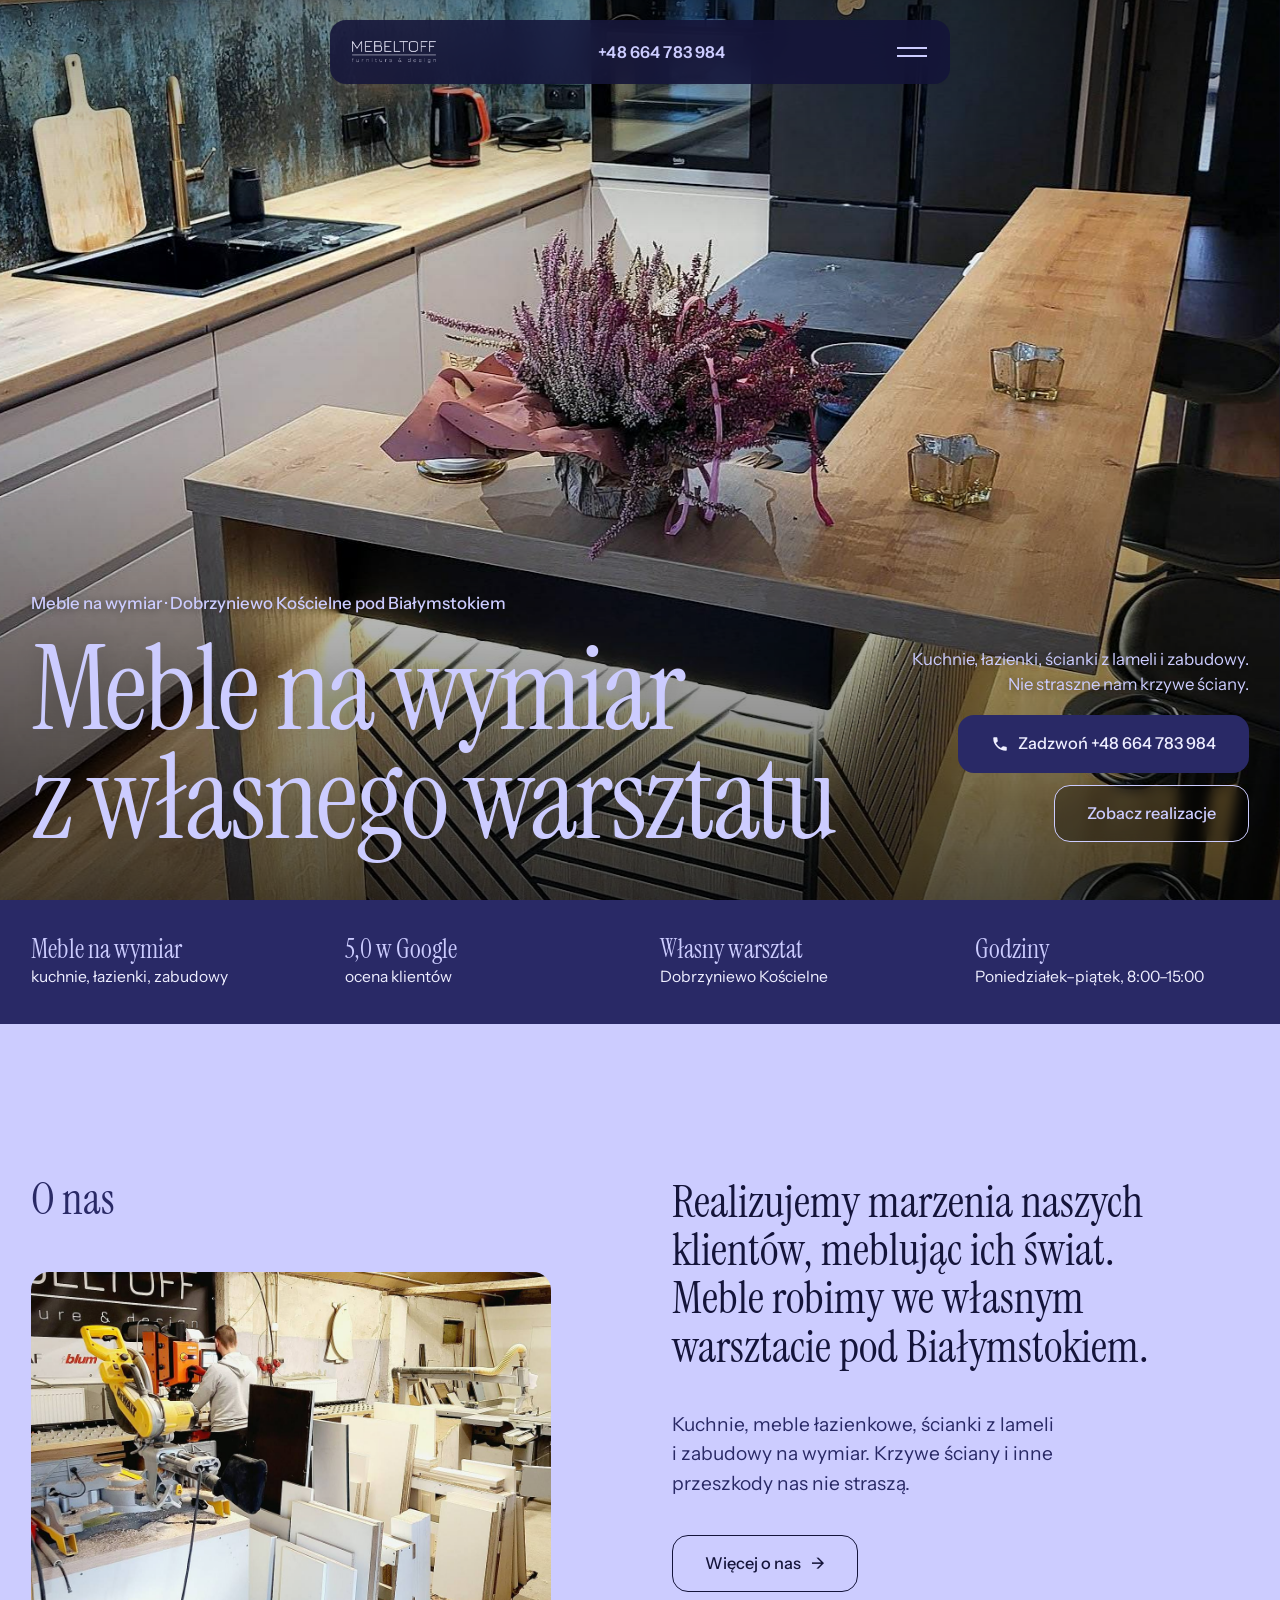
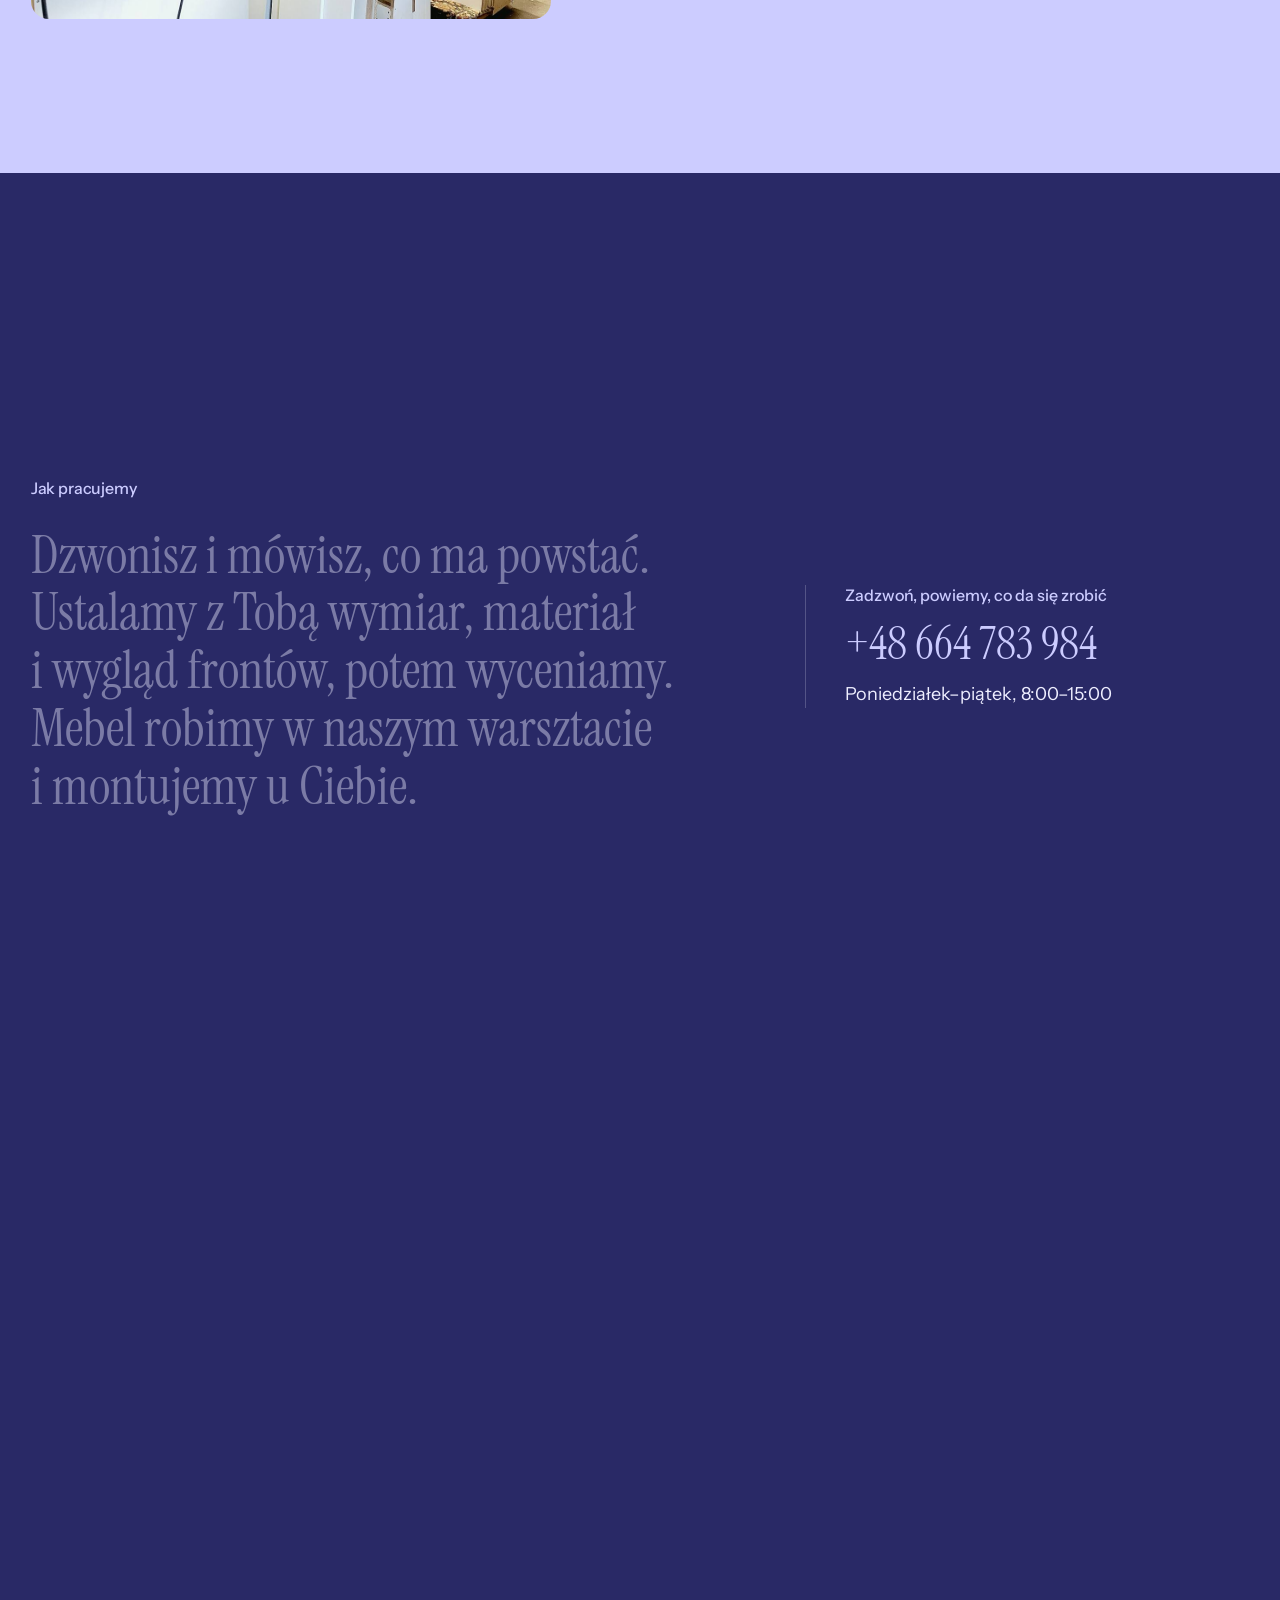
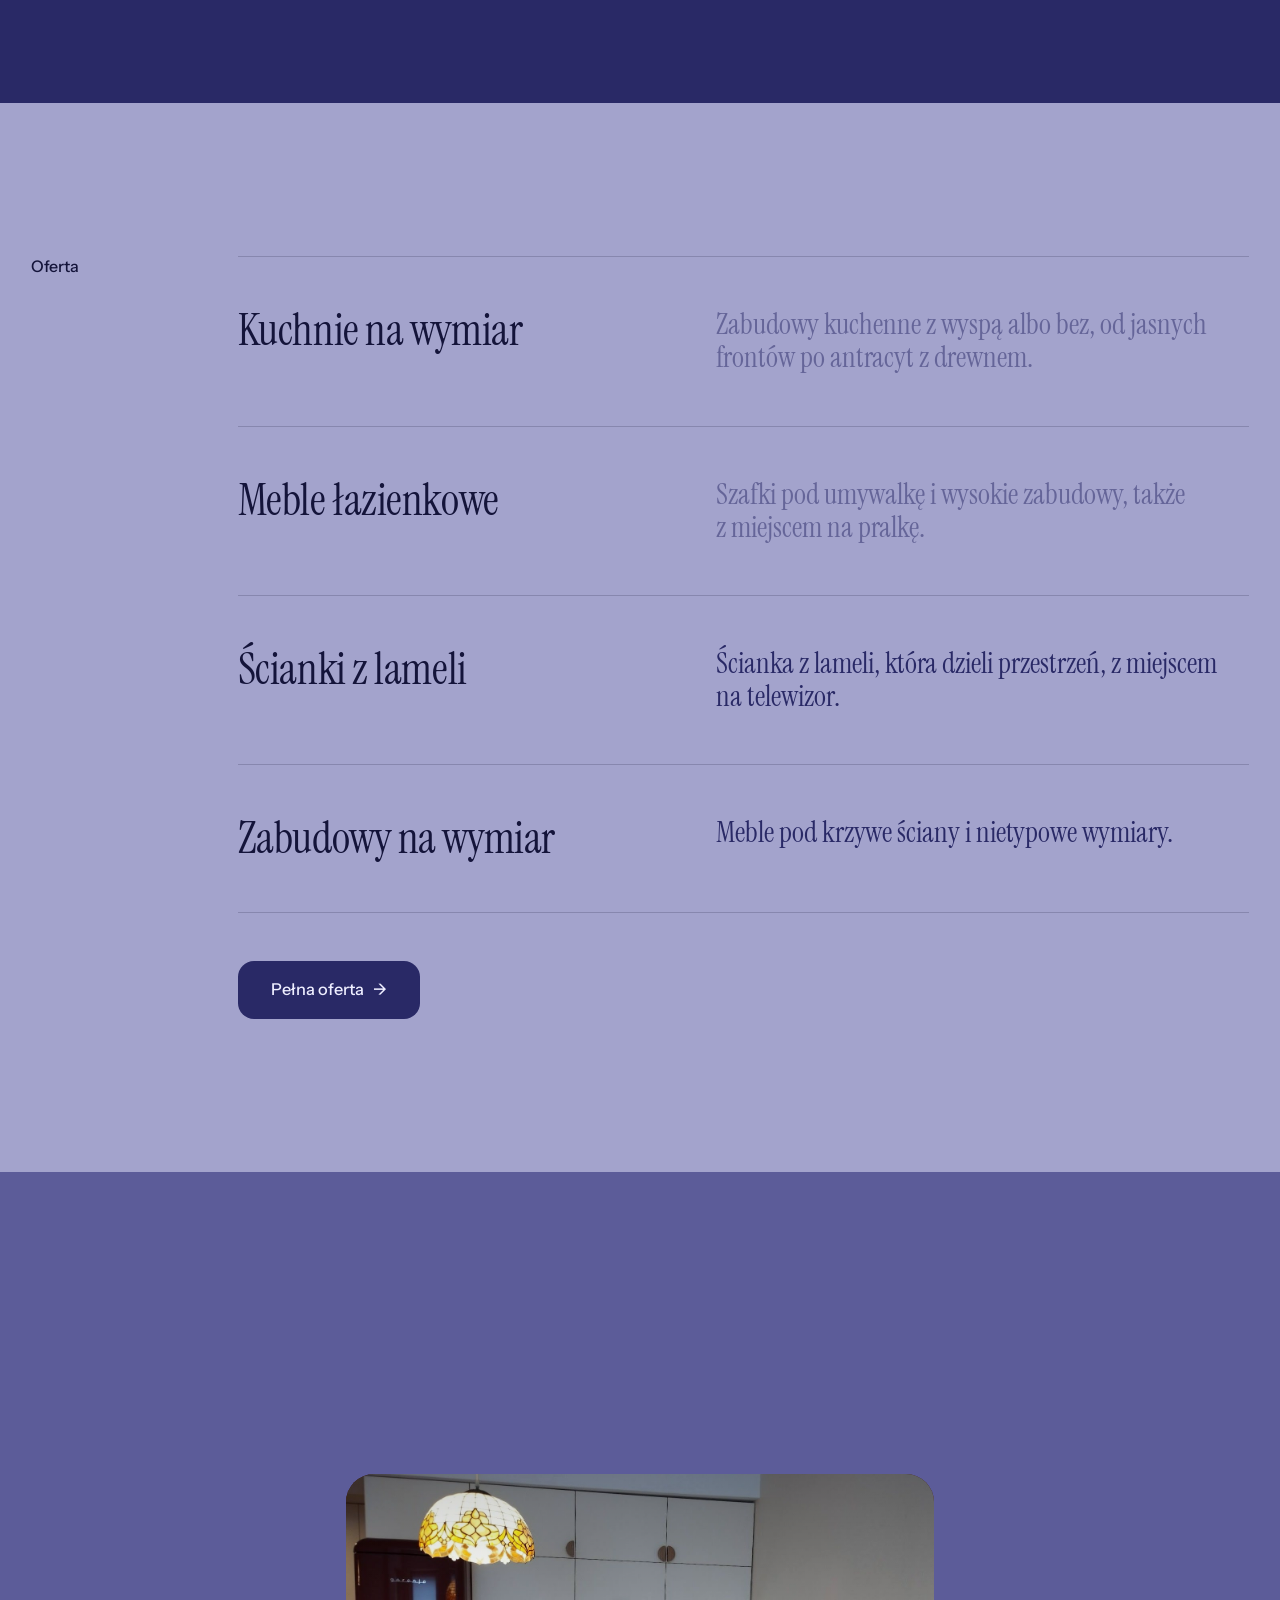
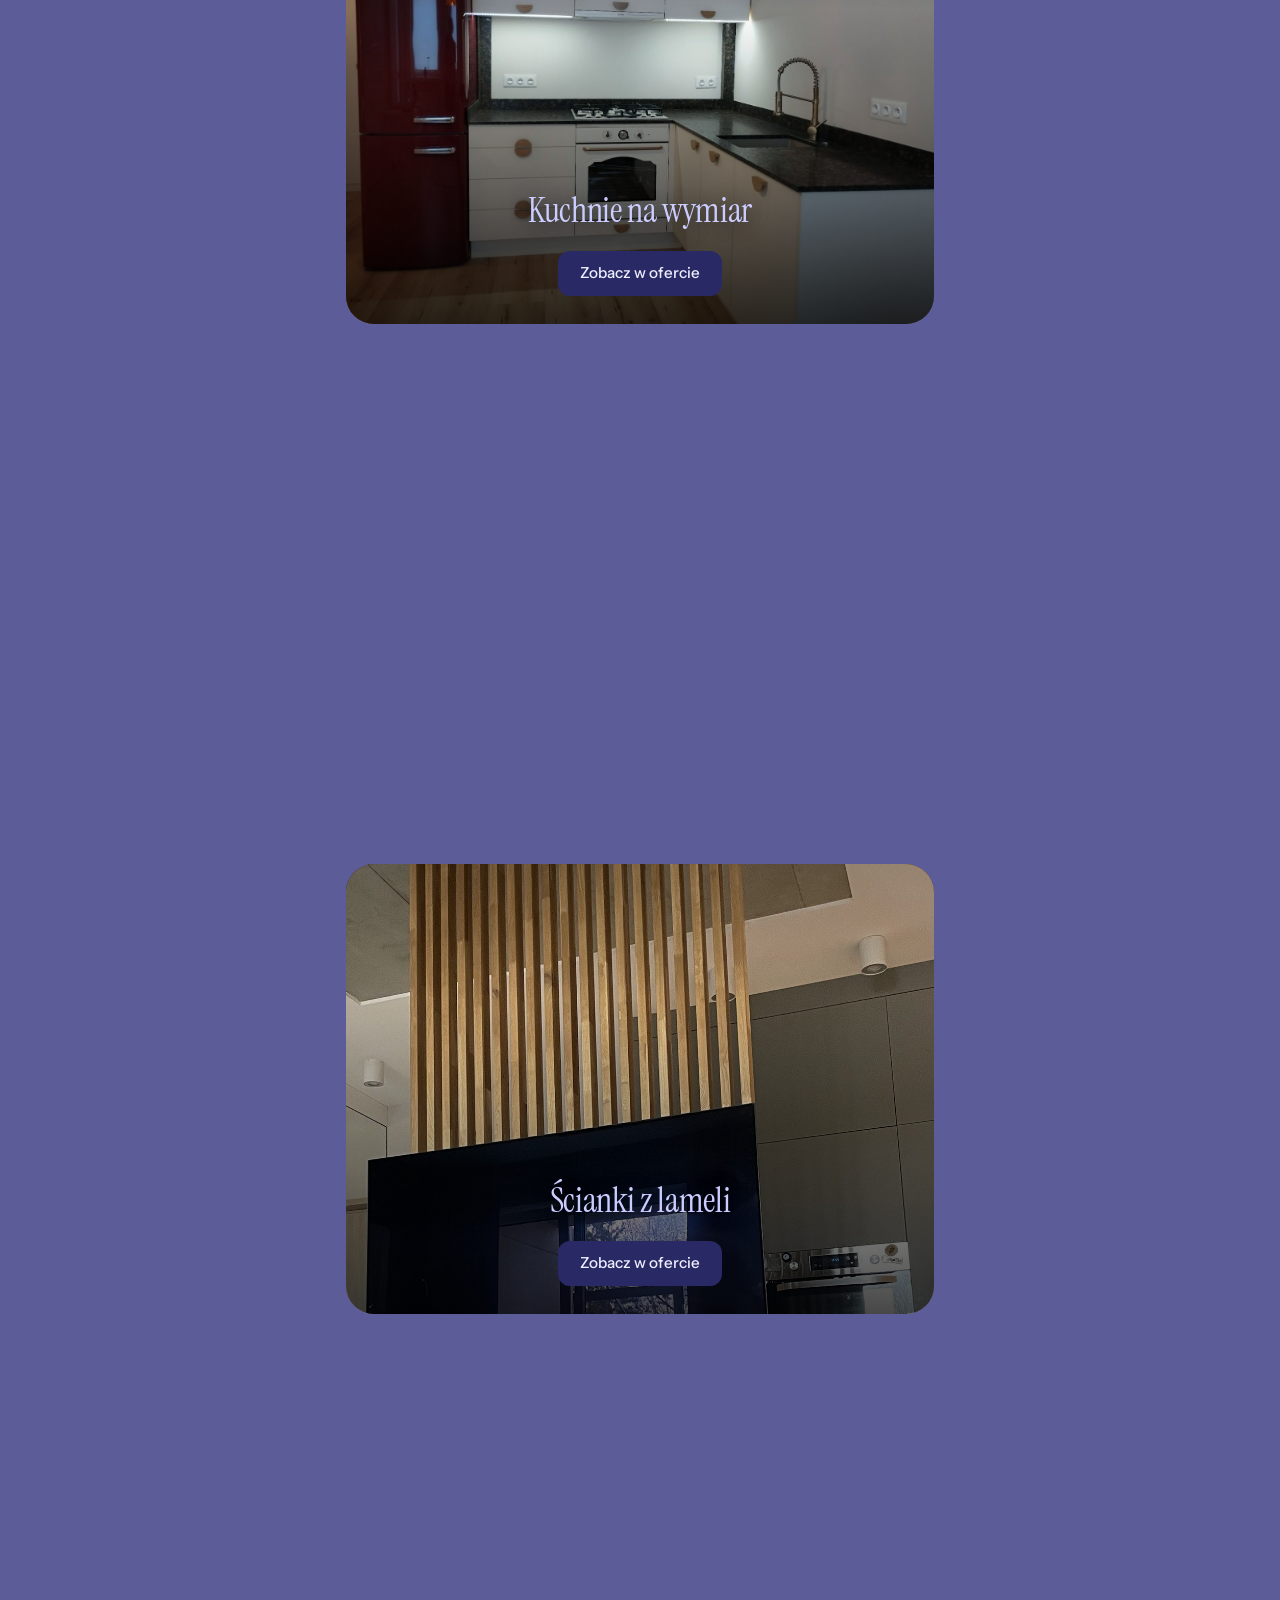
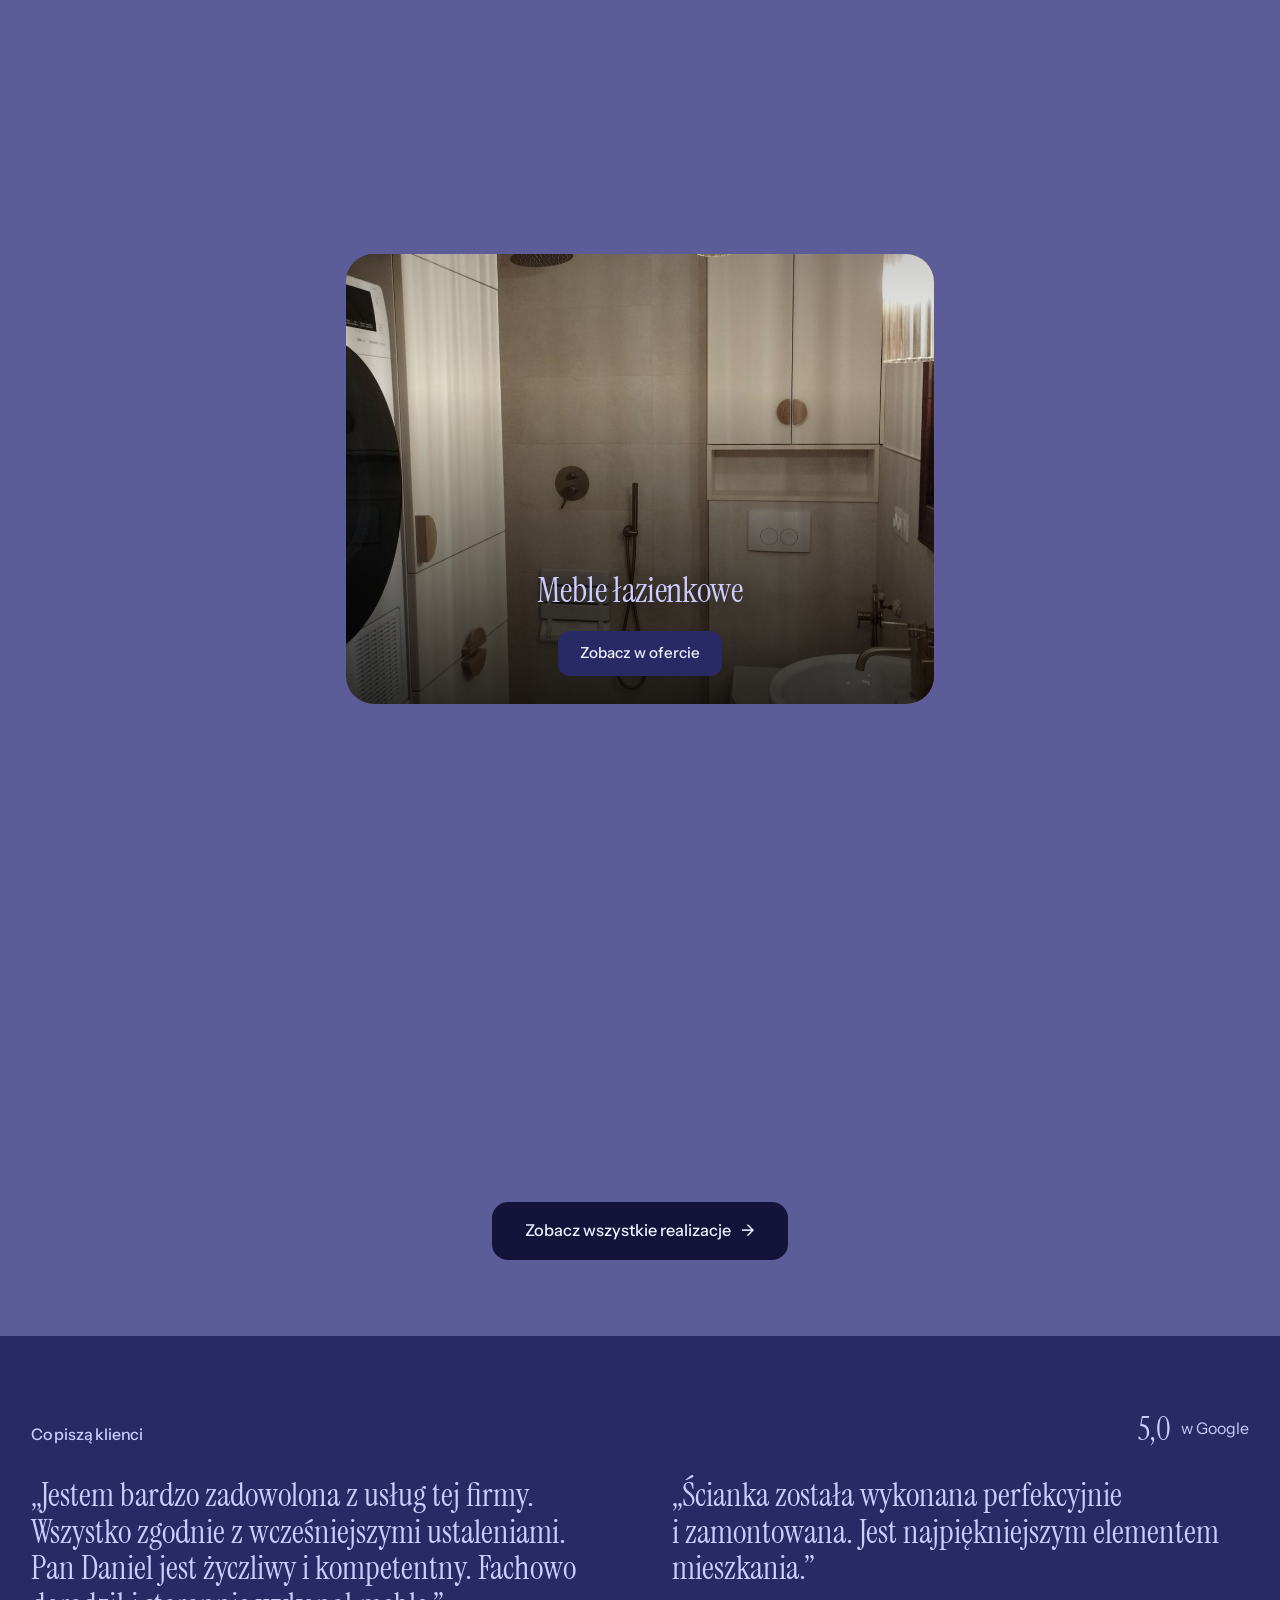
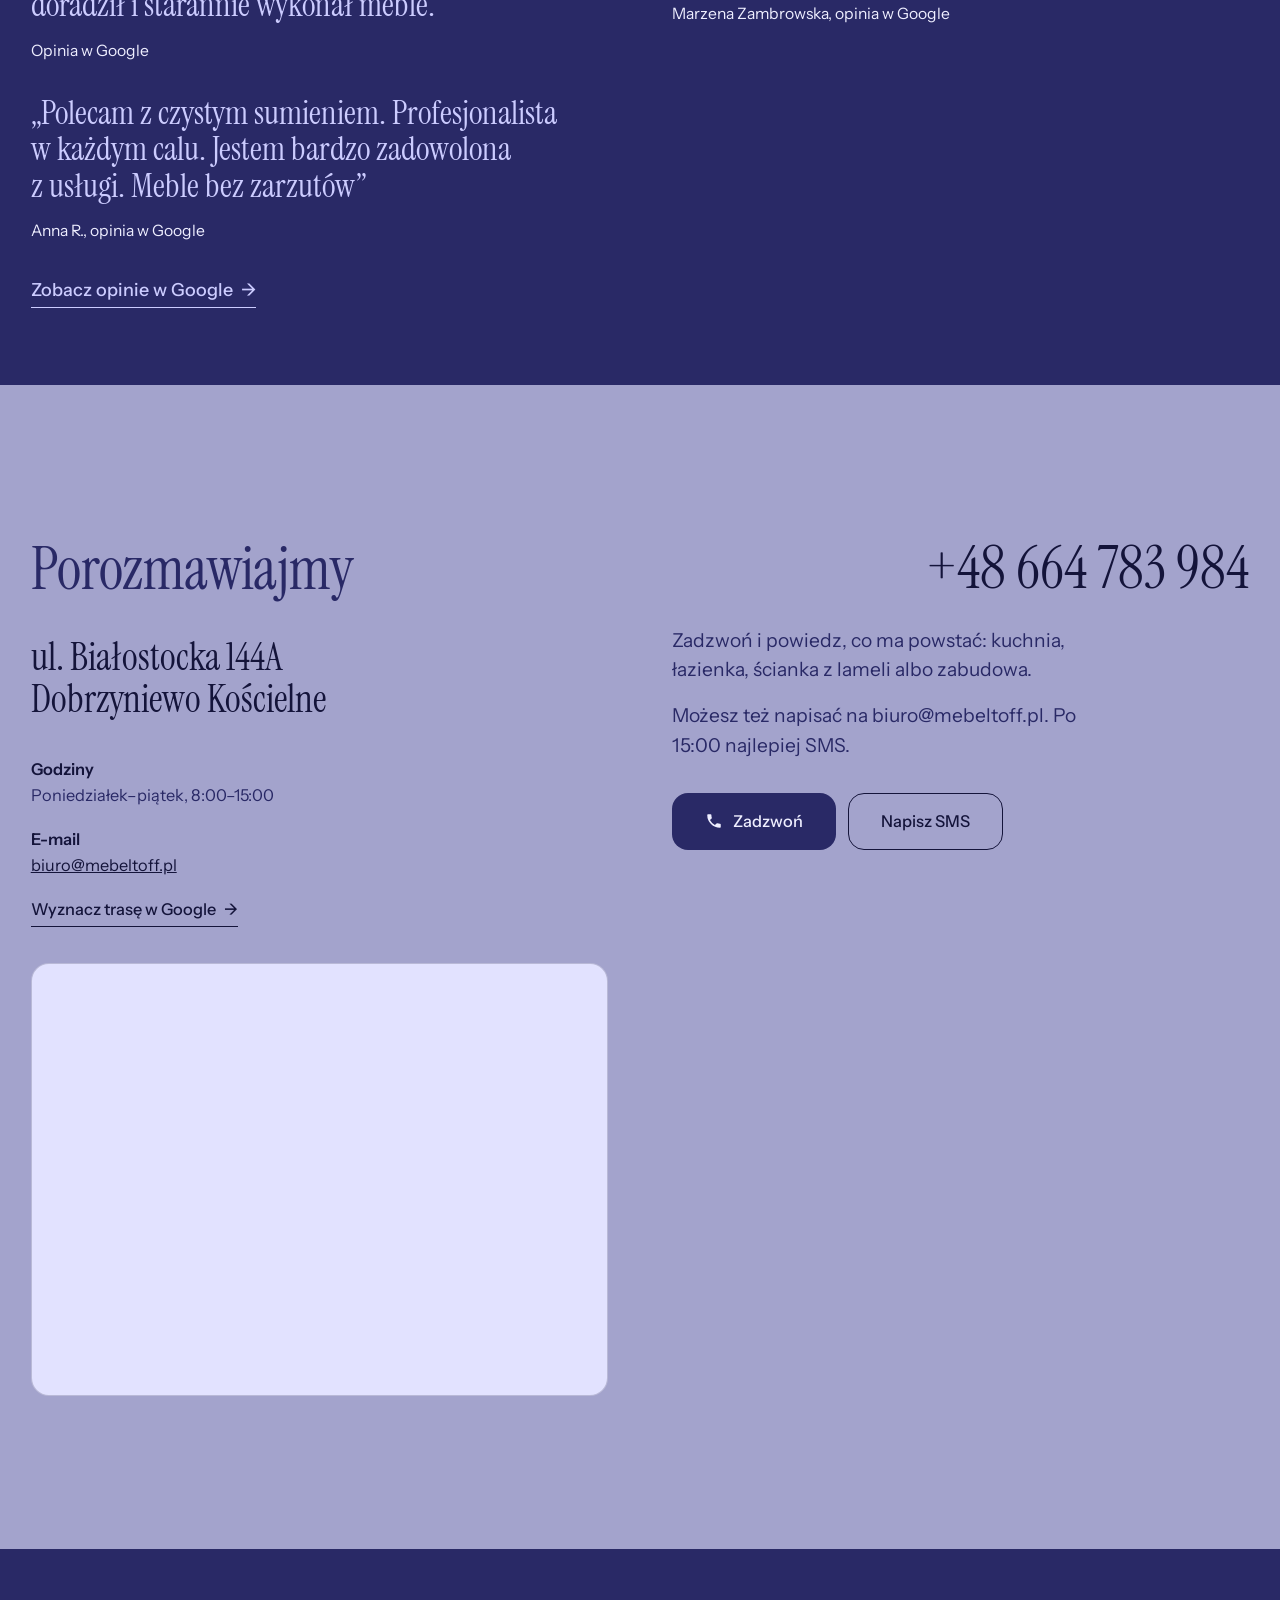
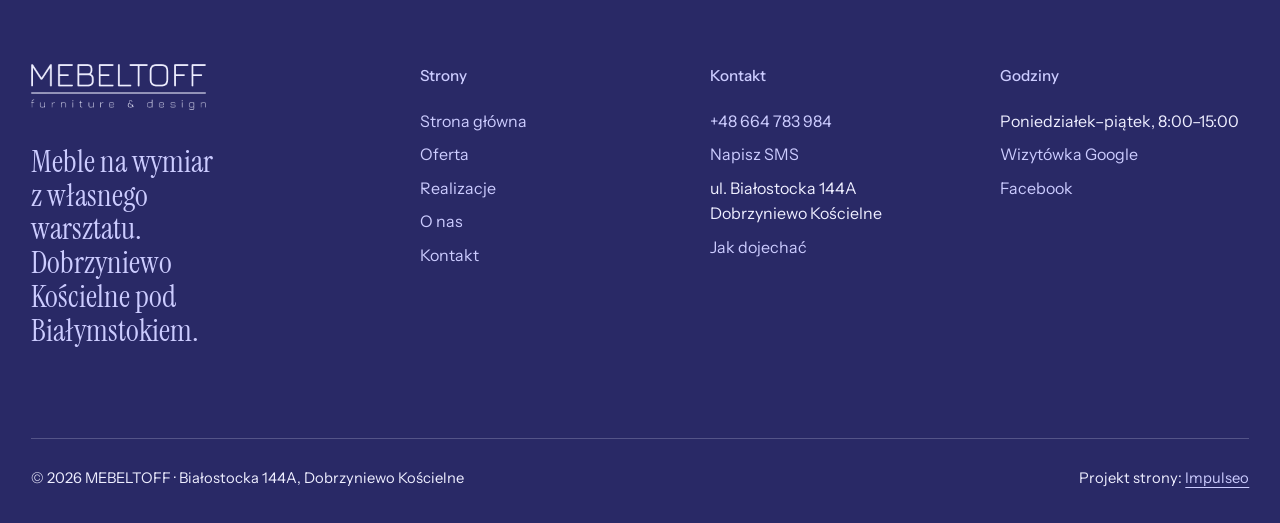
==== commit 567ec666: "Poprawki po radzie: jedna kuchnia jako 2 ujęcia, podpisy zgodne z kadrem, pod Białymstokiem, bez agg" ====
--- a/index.html
+++ b/index.html
@@ -3,7 +3,7 @@
 <head>
 <meta charset="UTF-8">
 <meta name="viewport" content="width=device-width, initial-scale=1.0">
-<title>Meble na wymiar, kuchnie i łazienki · Białystok i okolice | MEBELTOFF</title>
+<title>Meble na wymiar, kuchnie i łazienki · pod Białymstokiem | MEBELTOFF</title>
 <meta name="description" content="MEBELTOFF, meble na wymiar spod Białegostoku: kuchnie, łazienki, ścianki z lameli i zabudowy. Własny warsztat w Dobrzyniewie Kościelnym. 5,0 w Google. Tel. 664 783 984.">
 <link rel="canonical" href="https://impulseo-pl.github.io/mebeltoff/">
 <meta name="robots" content="noindex, nofollow">
@@ -11,7 +11,7 @@
 <meta property="og:type" content="website">
 <meta property="og:locale" content="pl_PL">
 <meta property="og:site_name" content="MEBELTOFF">
-<meta property="og:title" content="Meble na wymiar, kuchnie i łazienki · Białystok i okolice | MEBELTOFF">
+<meta property="og:title" content="Meble na wymiar, kuchnie i łazienki · pod Białymstokiem | MEBELTOFF">
 <meta property="og:description" content="MEBELTOFF, meble na wymiar spod Białegostoku: kuchnie, łazienki, ścianki z lameli i zabudowy. Własny warsztat w Dobrzyniewie Kościelnym. 5,0 w Google. Tel. 664 783 984.">
 <meta property="og:url" content="https://impulseo-pl.github.io/mebeltoff/">
 <meta property="og:image" content="https://impulseo-pl.github.io/mebeltoff/img/og.jpg">
@@ -19,16 +19,16 @@
 <meta property="og:image:height" content="630">
 <meta name="twitter:card" content="summary_large_image">
 <link rel="icon" href="img/logo.jpg">
-<script type="application/ld+json">{"@context": "https://schema.org", "@type": "HomeAndConstructionBusiness", "name": "MEBELTOFF", "url": "https://impulseo-pl.github.io/mebeltoff/", "telephone": "+48664783984", "email": "biuro@mebeltoff.pl", "image": "https://impulseo-pl.github.io/mebeltoff/img/og.jpg", "address": {"@type": "PostalAddress", "streetAddress": "Białostocka 144A", "postalCode": "15-694", "addressLocality": "Dobrzyniewo Kościelne", "addressRegion": "podlaskie", "addressCountry": "PL"}, "openingHoursSpecification": [{"@type": "OpeningHoursSpecification", "dayOfWeek": ["Monday", "Tuesday", "Wednesday", "Thursday", "Friday"], "opens": "08:00", "closes": "15:00"}], "aggregateRating": {"@type": "AggregateRating", "ratingValue": "5.0", "bestRating": "5"}, "sameAs": ["https://maps.google.com/?cid=5600760773801730535", "https://www.facebook.com/Mebeltoff/"]}</script>
+<script type="application/ld+json">{"@context": "https://schema.org", "@type": "HomeAndConstructionBusiness", "name": "MEBELTOFF", "url": "https://impulseo-pl.github.io/mebeltoff/", "telephone": "+48664783984", "email": "biuro@mebeltoff.pl", "image": "https://impulseo-pl.github.io/mebeltoff/img/og.jpg", "address": {"@type": "PostalAddress", "streetAddress": "Białostocka 144A", "postalCode": "15-694", "addressLocality": "Dobrzyniewo Kościelne", "addressRegion": "podlaskie", "addressCountry": "PL"}, "openingHoursSpecification": [{"@type": "OpeningHoursSpecification", "dayOfWeek": ["Monday", "Tuesday", "Wednesday", "Thursday", "Friday"], "opens": "08:00", "closes": "15:00"}], "sameAs": ["https://maps.google.com/?cid=5600760773801730535", "https://www.facebook.com/Mebeltoff/"]}</script>
 <script>document.documentElement.classList.add('js')</script>
 <link rel="preload" as="image" href="img/hero-wyspa.jpg" fetchpriority="high">
 <link rel="preconnect" href="https://fonts.googleapis.com">
 <link rel="preconnect" href="https://fonts.gstatic.com" crossorigin>
 <link href="https://fonts.googleapis.com/css2?family=Instrument+Sans:wght@400..600&family=Instrument+Serif&display=swap" rel="stylesheet">
-<link rel="stylesheet" href="assets/styles.css?v=20261118a">
-<style>:root{--bone:#CCCCFF;--bone-hi:#E2E2FF;--cacao:#1C1C4D;--bordeaux:#292966;--carmine:#292966;--brass:#CCCCFF;--ink:#14143A;--ink-2:#292966;--on-dark:#EEEEFF;--on-dark-2:#EEEEFF;--line:rgba(20,20,58,.2);--line-dark:rgba(238,238,255,.22)}.btn-main{color:#EEEEFF}.btn-main:hover{background:#14143A}.card:hover .btn{background:#14143A}.btn-brass{color:#14143A}.btn-brass:hover{background:#EEEEFF}.label-serif{color:#292966}.bone .rows-list dd,.bone .rows-list p{color:#292966}#oferta,.phead.bone,.sec.bone#kontakt{background:#A3A3CC}.cards{background:#5C5C99}.cards .cards-foot .btn{background:#14143A;color:#EEEEFF}.facts{background:#292966}.foot{background:#292966}.form input,.form textarea{background:#E2E2FF}.hero-img{object-position:50% 70%}.pill-logo .mark{width:auto;height:22px}.foot-logo .mark{width:auto;height:46px}.pill{background:rgba(20,20,58,.86)}.pill.solid{background:rgba(20,20,58,.95)}.lb{background:rgba(20,20,58,.95)}.card::after{background:linear-gradient(180deg,rgba(0,0,0,.2) 0%,rgba(0,0,0,0) 30%,rgba(0,0,0,.72) 100%)}.card h3{text-shadow:0 2px 18px rgba(0,0,0,.6)}.btn-on-photo{background:rgba(0,0,0,.3)}.js .reveal-text .w{color:rgba(238,238,255,.42)}.form input::placeholder,.form textarea::placeholder{color:rgba(41,41,102,.8)}.hero-cap,.card-cap,.phead-img .poglad{background:rgba(20,20,58,.6)}@media (max-width:700px){.pill-logo .mark{height:17px}.callbar{background:#14143A}}</style>
+<link rel="stylesheet" href="assets/styles.css?v=20261118b">
+<style>:root{--bone:#CCCCFF;--bone-hi:#E2E2FF;--cacao:#1C1C4D;--bordeaux:#292966;--carmine:#292966;--brass:#CCCCFF;--ink:#14143A;--ink-2:#292966;--on-dark:#EEEEFF;--on-dark-2:#EEEEFF;--line:rgba(20,20,58,.2);--line-dark:rgba(238,238,255,.22)}.btn-main{color:#EEEEFF}.btn-main:hover{background:#14143A}.card:hover .btn{background:#14143A}.btn-brass{color:#14143A}.btn-brass:hover{background:#EEEEFF}.label-serif{color:#292966}.bone .rows-list dd,.bone .rows-list p{color:#292966}#oferta,.phead.bone,.sec.bone#kontakt{background:#A3A3CC}.cards{background:#5C5C99}.cards .cards-foot .btn{background:#14143A;color:#EEEEFF}.facts{background:#292966}.foot{background:#292966}.form input,.form textarea{background:#E2E2FF}.hero-img{object-position:50% 88%}.pill-logo .mark{width:auto;height:22px}.foot-logo .mark{width:auto;height:46px}.pill{background:rgba(20,20,58,.86)}.pill.solid{background:rgba(20,20,58,.95)}.lb{background:rgba(20,20,58,.95)}.card::after{background:linear-gradient(180deg,rgba(0,0,0,.2) 0%,rgba(0,0,0,0) 30%,rgba(0,0,0,.72) 100%)}.card h3{text-shadow:0 2px 18px rgba(0,0,0,.6)}.btn-on-photo{background:rgba(0,0,0,.3)}.js .reveal-text .w{color:rgba(238,238,255,.42)}.form input::placeholder,.form textarea::placeholder{color:rgba(41,41,102,.8)}.hero-cap,.card-cap,.phead-img .poglad{background:rgba(20,20,58,.6)}@media (max-width:700px){.pill-logo .mark{height:17px}.callbar{background:#14143A}}</style>
 <script src="assets/lenis.min.js?v=1.1.20" defer></script>
-<script src="assets/main.js?v=20261118a" defer></script>
+<script src="assets/main.js?v=20261118b" defer></script>
 </head>
 <body>
 <a class="skip" href="#tresc">Przejdź do treści</a>
@@ -48,7 +48,7 @@
     </nav>
     <div class="menu-side">
       <div><b>Telefon</b><a href="tel:+48664783984">+48 664 783 984</a></div>
-      <div><b>Warsztat</b>Białostocka 144A, Dobrzyniewo Kościelne</div>
+      <div><b>Adres</b>Białostocka 144A, Dobrzyniewo Kościelne</div>
       <div><b>Godziny</b>Poniedziałek–piątek, 8:00–15:00</div>
     </div>
   </div>
@@ -112,7 +112,7 @@
     <h2 class="label">Oferta</h2>
     <div>
       <div class="svc-list">
-      <a class="svc-row" href="oferta.html#kuchnie"><h3>Kuchnie na wymiar</h3><p>Zabudowy kuchenne z&nbsp;wyspą albo bez, od jasnych frontów po czarny mat z&nbsp;drewnem.</p></a>
+      <a class="svc-row" href="oferta.html#kuchnie"><h3>Kuchnie na wymiar</h3><p>Zabudowy kuchenne z&nbsp;wyspą albo bez, od jasnych frontów po antracyt z&nbsp;drewnem.</p></a>
       <a class="svc-row" href="oferta.html#lazienki"><h3>Meble łazienkowe</h3><p>Szafki pod umywalkę i&nbsp;wysokie zabudowy, także z&nbsp;miejscem na pralkę.</p></a>
       <a class="svc-row" href="oferta.html#lamele"><h3>Ścianki z&nbsp;lameli</h3><p>Ścianka z&nbsp;lameli, która dzieli przestrzeń, z&nbsp;miejscem na telewizor.</p></a>
       <a class="svc-row" href="oferta.html#zabudowy"><h3>Zabudowy na wymiar</h3><p>Meble pod krzywe ściany i&nbsp;nietypowe wymiary.</p></a>
@@ -124,7 +124,7 @@
 
 <section class="cards cacao dark" aria-label="Realizacje">
   <div class="card-wrap"><div class="card-stick">
-    <a class="card" href="oferta.html#kuchnie"><img src="img/k3a.jpg" width="1600" height="1060" alt="Jasna kuchnia z&nbsp;wyspą i&nbsp;lampami nad blatem" decoding="async"><span class="card-in"><h3>Kuchnie na wymiar</h3><span class="btn btn-main btn-sm">Zobacz w&nbsp;ofercie</span></span></a>
+    <a class="card" href="oferta.html#kuchnie"><img src="img/k1a.jpg" width="1560" height="1166" alt="Kuchnia z&nbsp;jasnymi frontami, okrągłymi drewnianymi uchwytami i&nbsp;czerwoną lodówką" decoding="async"><span class="card-in"><h3>Kuchnie na wymiar</h3><span class="btn btn-main btn-sm">Zobacz w&nbsp;ofercie</span></span></a>
   </div></div>
   <div class="card-wrap"><div class="card-stick">
     <a class="card" href="oferta.html#lamele"><img src="img/lam1.jpg" width="1200" height="1200" alt="Ścianka z&nbsp;drewnianych lameli z&nbsp;telewizorem" loading="lazy" decoding="async"><span class="card-in"><h3>Ścianki z&nbsp;lameli</h3><span class="btn btn-main btn-sm">Zobacz w&nbsp;ofercie</span></span></a>
